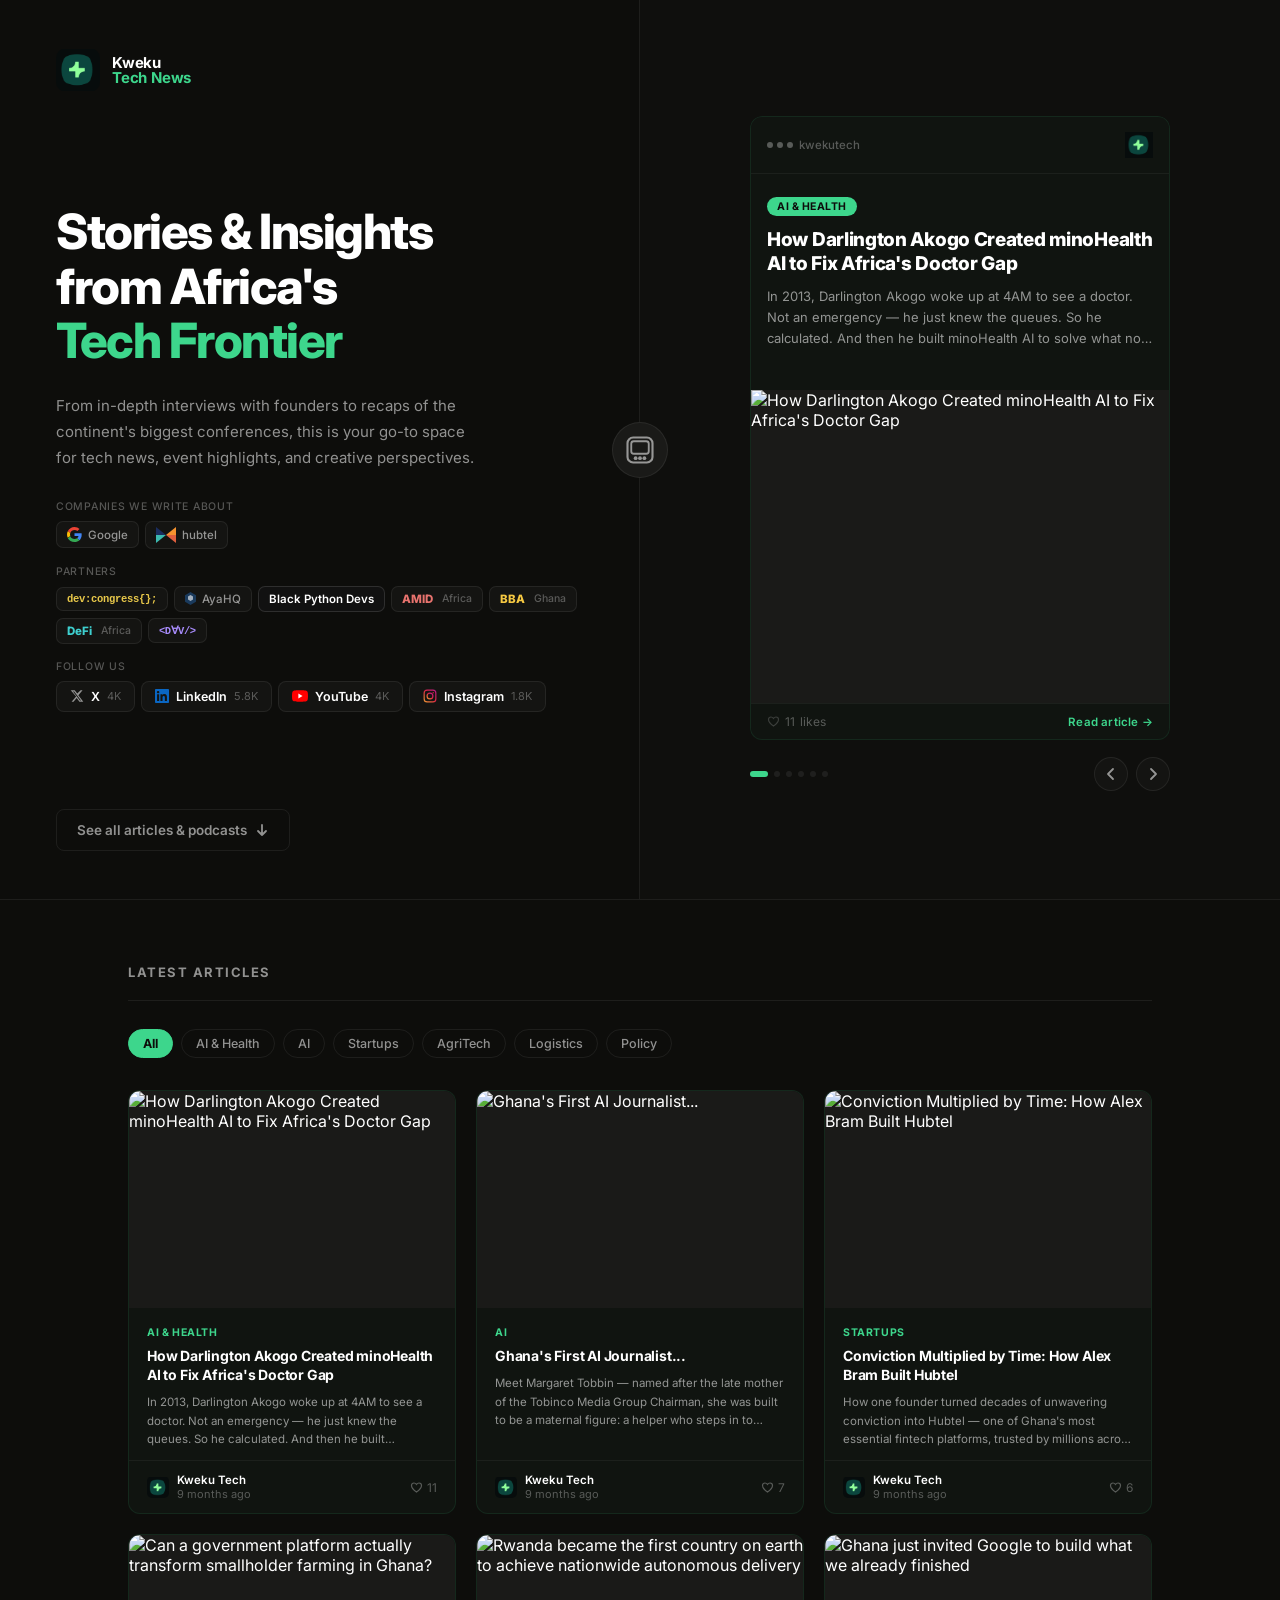
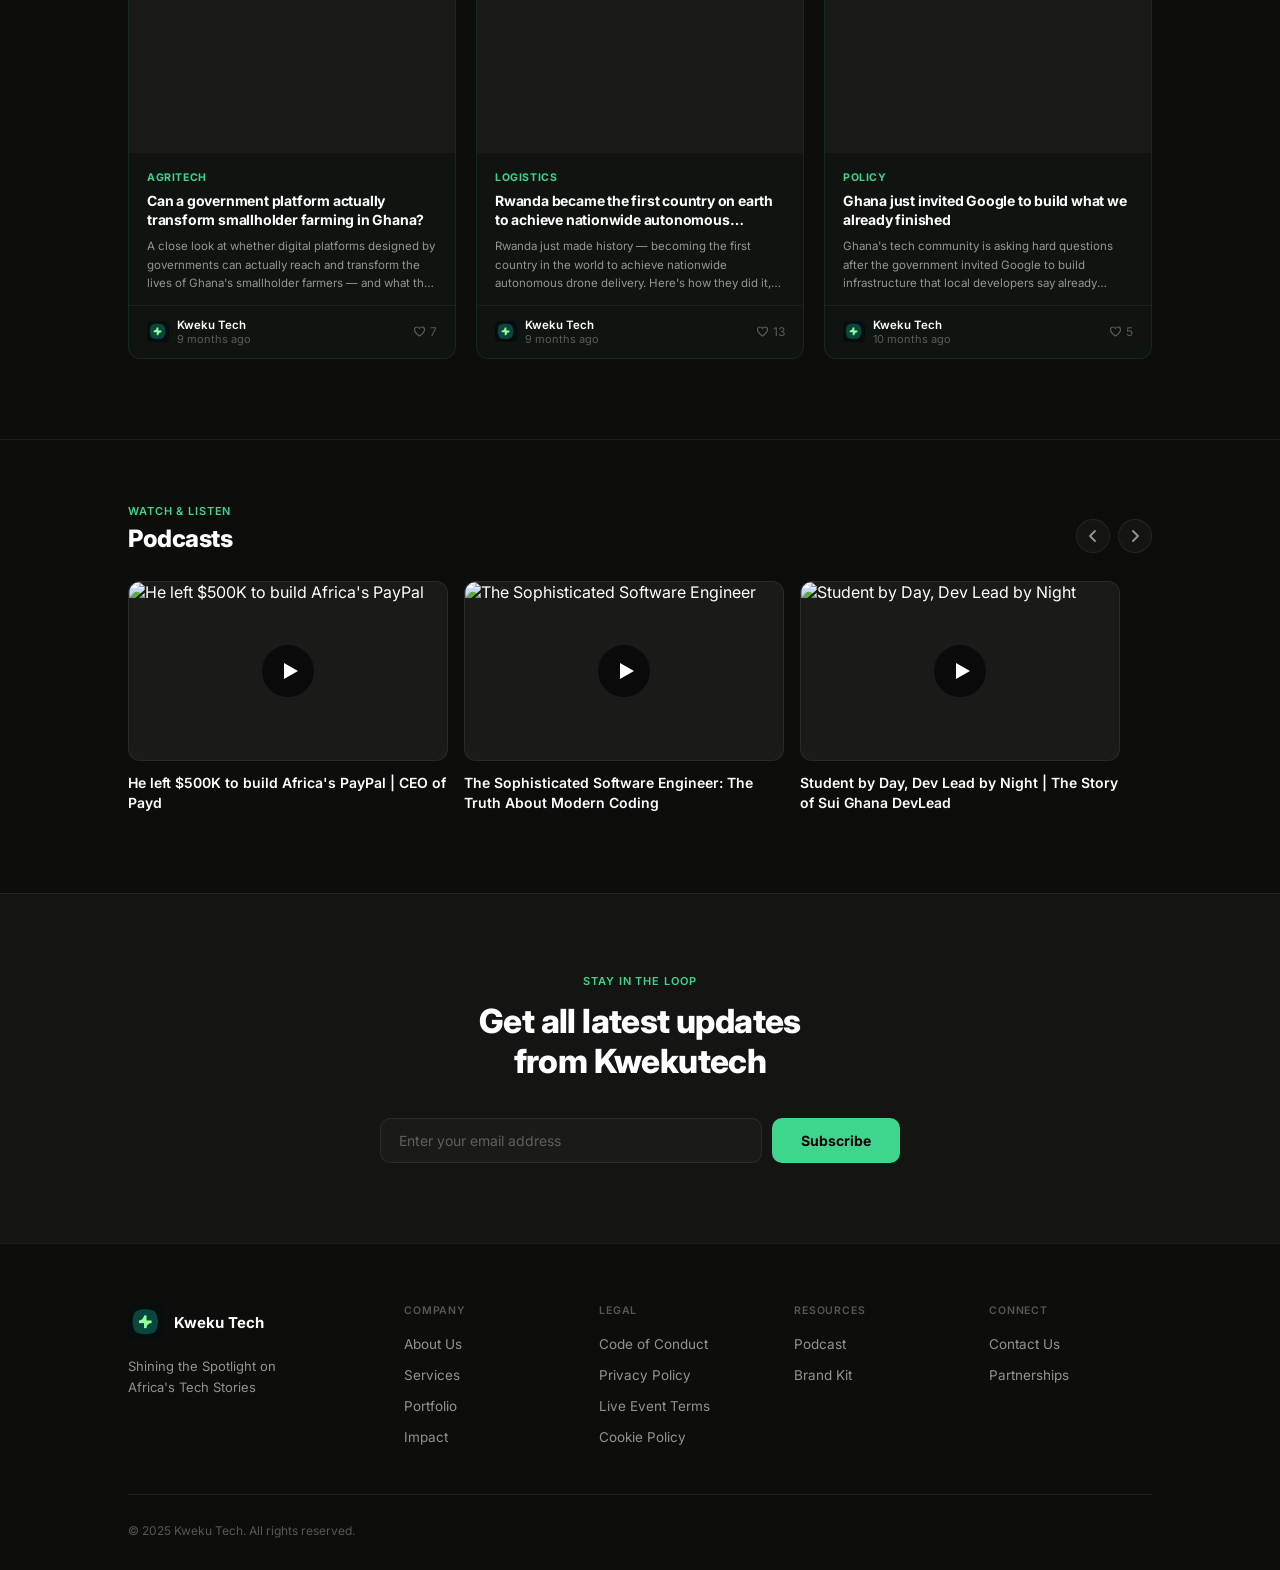
==== index.html @ feee71e6 "clean minimal 2.0 with toggle desktop only." ====
<!DOCTYPE html>
<html lang="en">
<head>
  <meta charset="UTF-8" />
  <meta name="viewport" content="width=device-width, initial-scale=1.0" />
  <meta name="referrer" content="no-referrer" />
  <title>Kweku Tech — Articles</title>
  <link rel="preconnect" href="https://fonts.googleapis.com" />
  <link rel="preconnect" href="https://fonts.gstatic.com" crossorigin />
  <link href="https://fonts.googleapis.com/css2?family=Inter:wght@400;500;600;700;800;900&display=swap" rel="stylesheet" />
  <link rel="stylesheet" href="styles.css" />
</head>
<body>

  <!-- ══════════════════ HERO ══════════════════ -->
  <section class="hero" id="hero">

    <!-- Left column -->
    <div class="hero-left">

      <!-- Logo wordmark -->
      <div class="wordmark">
        <div class="logo-icon" aria-hidden="true">
          <img src="kt-logo.png" alt="Kweku Tech" />
        </div>
        <div class="wordmark-text">
          <span class="wordmark-kweku">Kweku</span>
          <span class="wordmark-tech">Tech News</span>
        </div>
      </div>

      <!-- Hero copy -->
      <div class="hero-copy">
        <h1 class="hero-headline">
          Stories &amp; Insights<br>from Africa's<br>
          <span class="headline-green">Tech Frontier</span>
        </h1>
        <p class="hero-desc">
          From in-depth interviews with founders to recaps of the continent's biggest conferences,
          this is your go-to space for tech news, event highlights, and creative perspectives.
        </p>

        <!-- Social proof logos -->
        <div class="hero-logos">

          <!-- Group 1: companies with written stories -->
          <div class="hero-logos-group">
            <span class="hero-logos-label">Companies we write about</span>
            <div class="hero-logos-row">

              <!-- Google -->
              <div class="hero-logo-chip">
                <svg width="15" height="15" viewBox="0 0 48 48">
                  <path fill="#EA4335" d="M24 9.5c3.54 0 6.71 1.22 9.21 3.6l6.85-6.85C35.9 2.38 30.47 0 24 0 14.62 0 6.51 5.38 2.56 13.22l7.98 6.19C12.43 13.08 17.74 9.5 24 9.5z"/>
                  <path fill="#4285F4" d="M46.98 24.55c0-1.57-.15-3.09-.38-4.55H24v9.02h12.94c-.58 2.96-2.26 5.48-4.78 7.18l7.73 6c4.51-4.18 7.09-10.36 7.09-17.65z"/>
                  <path fill="#FBBC05" d="M10.53 28.59c-.48-1.45-.76-2.99-.76-4.59s.27-3.14.76-4.59l-7.98-6.19C.92 16.46 0 20.12 0 24c0 3.88.92 7.54 2.56 10.78l7.97-6.19z"/>
                  <path fill="#34A853" d="M24 48c6.48 0 11.93-2.13 15.89-5.81l-7.73-6c-2.18 1.48-4.97 2.31-8.16 2.31-6.26 0-11.57-3.59-13.46-8.91l-7.98 6.19C6.51 42.62 14.62 48 24 48z"/>
                </svg>
                <span>Google</span>
              </div>

              <!-- Hubtel -->
              <div class="hero-logo-chip">
                <svg width="20" height="16" viewBox="0 0 20 16" fill="none">
                  <polygon points="0,0 10,8 0,8"  fill="#1b2d5f"/>
                  <polygon points="0,8 10,8 0,16" fill="#3cb9b0"/>
                  <polygon points="20,0 10,8 20,8" fill="#f5922f"/>
                  <polygon points="20,8 10,8 20,16" fill="#e05f3e"/>
                </svg>
                <span>hubtel</span>
              </div>

            </div>
          </div>

          <!-- Group 2: community partners -->
          <div class="hero-logos-group">
            <span class="hero-logos-label">Partners</span>
            <div class="hero-logos-row">

              <div class="hero-logo-chip"><span class="chip-devcongress">dev:congress{};</span></div>

              <div class="hero-logo-chip">
                <svg width="11" height="13" viewBox="0 0 11 13" fill="none">
                  <path d="M5.5 0L11 3.25V9.75L5.5 13L0 9.75V3.25L5.5 0Z" fill="#1a3a5c"/>
                  <path d="M5.5 3L8 4.5V7.5L5.5 9L3 7.5V4.5L5.5 3Z" fill="#fff" opacity=".6"/>
                </svg>
                <span>AyaHQ</span>
              </div>

              <div class="hero-logo-chip chip-bpd"><span>Black Python Devs</span></div>

              <div class="hero-logo-chip"><span class="chip-amid">AMID</span><span class="chip-amid-sub">&nbsp;Africa</span></div>

              <div class="hero-logo-chip"><span class="chip-bba">BBA</span><span class="chip-sub">&nbsp;Ghana</span></div>

              <div class="hero-logo-chip"><span class="chip-defi">DeFi</span><span class="chip-sub">&nbsp;Africa</span></div>

              <div class="hero-logo-chip"><span class="chip-div">&lt;D∀V/&gt;</span></div>

            </div>
          </div>

          <!-- Follow Us -->
          <div class="hero-logos-group">
            <span class="hero-logos-label">Follow us</span>
            <div class="hero-logos-row">

              <a class="follow-chip" href="https://x.com/kwekutech" target="_blank" rel="noopener">
                <svg width="14" height="14" viewBox="0 0 24 24" fill="currentColor">
                  <path d="M18.244 2.25h3.308l-7.227 8.26 8.502 11.24H16.17l-4.714-6.231-5.401 6.231H2.74l7.73-8.835L1.254 2.25H8.08l4.259 5.632L18.244 2.25zm-1.161 17.52h1.833L7.084 4.126H5.117z"/>
                </svg>
                <span class="follow-name">X</span>
                <span class="follow-count">4K</span>
              </a>

              <a class="follow-chip" href="https://www.linkedin.com/company/kwekutech?originalSubdomain=gh" target="_blank" rel="noopener">
                <svg width="14" height="14" viewBox="0 0 24 24" fill="#0A66C2">
                  <path d="M20.447 20.452h-3.554v-5.569c0-1.328-.027-3.037-1.852-3.037-1.853 0-2.136 1.445-2.136 2.939v5.667H9.351V9h3.414v1.561h.046c.477-.9 1.637-1.85 3.37-1.85 3.601 0 4.267 2.37 4.267 5.455v6.286zM5.337 7.433c-1.144 0-2.063-.926-2.063-2.065 0-1.138.92-2.063 2.063-2.063 1.14 0 2.064.925 2.064 2.063 0 1.139-.925 2.065-2.064 2.065zm1.782 13.019H3.555V9h3.564v11.452zM22.225 0H1.771C.792 0 0 .774 0 1.729v20.542C0 23.227.792 24 1.771 24h20.451C23.2 24 24 23.227 24 22.271V1.729C24 .774 23.2 0 22.222 0h.003z"/>
                </svg>
                <span class="follow-name">LinkedIn</span>
                <span class="follow-count">5.8K</span>
              </a>

              <a class="follow-chip" href="https://www.youtube.com/@KwekuTech" target="_blank" rel="noopener">
                <svg width="16" height="12" viewBox="0 0 24 17" fill="none">
                  <path d="M23.495 2.8A3.016 3.016 0 0 0 21.38.67C19.505 0 12 0 12 0S4.495 0 2.62.67A3.016 3.016 0 0 0 .505 2.8C0 4.685 0 8.5 0 8.5s0 3.815.505 5.7A3.016 3.016 0 0 0 2.62 16.33C4.495 17 12 17 12 17s7.505 0 9.38-.67a3.016 3.016 0 0 0 2.115-2.13C24 12.315 24 8.5 24 8.5s0-3.815-.505-5.7z" fill="#FF0000"/>
                  <path d="M9.545 12.09L15.818 8.5 9.545 4.91v7.18z" fill="white"/>
                </svg>
                <span class="follow-name">YouTube</span>
                <span class="follow-count">4K</span>
              </a>

              <a class="follow-chip" href="https://www.instagram.com/kweku_tech/" target="_blank" rel="noopener">
                <svg width="14" height="14" viewBox="0 0 24 24" fill="none">
                  <defs>
                    <linearGradient id="ig-grad" x1="0%" y1="100%" x2="100%" y2="0%">
                      <stop offset="0%" stop-color="#f09433"/>
                      <stop offset="25%" stop-color="#e6683c"/>
                      <stop offset="50%" stop-color="#dc2743"/>
                      <stop offset="75%" stop-color="#cc2366"/>
                      <stop offset="100%" stop-color="#bc1888"/>
                    </linearGradient>
                  </defs>
                  <rect x="2" y="2" width="20" height="20" rx="5" stroke="url(#ig-grad)" stroke-width="2"/>
                  <circle cx="12" cy="12" r="5" stroke="url(#ig-grad)" stroke-width="2"/>
                  <circle cx="17.5" cy="6.5" r="1.2" fill="#dc2743"/>
                </svg>
                <span class="follow-name">Instagram</span>
                <span class="follow-count">1.8K</span>
              </a>

            </div>
          </div>

        </div>
      </div>

      <!-- CTA -->
      <button class="hero-cta" id="see-all-btn">
        <span class="cta-desktop">See all articles &amp; podcasts</span>
        <span class="cta-mobile">Read articles below</span>
        <svg width="14" height="14" viewBox="0 0 14 14" fill="none">
          <path d="M7 2L7 12M7 12L3 8M7 12L11 8" stroke="currentColor" stroke-width="1.8" stroke-linecap="round" stroke-linejoin="round"/>
        </svg>
      </button>

    </div>

    <!-- View toggle FAB — floats on the divider between columns -->
    <button class="carousel-toggle-fab" id="view-toggle" aria-label="Toggle carousel view">
      <!-- Monitor icon: shown in single-view mode (represents current carousel state) -->
      <svg class="icon-grid" width="30" height="30" viewBox="0 0 24 24" fill="none">
        <rect x="2" y="2" width="20" height="20" rx="4.5" stroke="currentColor" stroke-width="1.7"/>
        <rect x="5" y="5" width="14" height="10" rx="2" stroke="currentColor" stroke-width="1.5"/>
        <circle cx="8.5"  cy="18.5" r="1.5" fill="currentColor"/>
        <circle cx="12"   cy="18.5" r="1.5" fill="currentColor"/>
        <circle cx="15.5" cy="18.5" r="1.5" fill="currentColor"/>
      </svg>
      <!-- Grid icon: shown in multiview mode (represents current grid state) -->
      <svg class="icon-single" width="28" height="28" viewBox="0 0 22 22" fill="none">
        <rect x="1"    y="1"    width="8.5" height="8.5" rx="1.8" stroke="currentColor" stroke-width="1.5"/>
        <rect x="12.5" y="1"    width="8.5" height="8.5" rx="1.8" stroke="currentColor" stroke-width="1.5"/>
        <rect x="1"    y="12.5" width="8.5" height="8.5" rx="1.8" stroke="currentColor" stroke-width="1.5"/>
        <rect x="12.5" y="12.5" width="8.5" height="8.5" rx="1.8" stroke="currentColor" stroke-width="1.5"/>
      </svg>
    </button>

    <!-- Right column — carousel -->
    <div class="hero-right">

      <div class="carousel-wrap">
        <!-- Cards viewport -->
        <div class="carousel-viewport" id="carousel-viewport">
          <div class="carousel-track" id="carousel-track">
            <!-- Injected by JS -->
          </div>
        </div>

        <!-- Controls row -->
        <div class="carousel-controls">
          <div class="carousel-dots" id="carousel-dots"></div>
          <div class="carousel-arrows">
            <button class="arrow-btn" id="prev-btn" aria-label="Previous">
              <svg width="16" height="16" viewBox="0 0 16 16" fill="none">
                <path d="M10 3L5 8L10 13" stroke="currentColor" stroke-width="1.8" stroke-linecap="round" stroke-linejoin="round"/>
              </svg>
            </button>
            <button class="arrow-btn" id="next-btn" aria-label="Next">
              <svg width="16" height="16" viewBox="0 0 16 16" fill="none">
                <path d="M6 3L11 8L6 13" stroke="currentColor" stroke-width="1.8" stroke-linecap="round" stroke-linejoin="round"/>
              </svg>
            </button>
          </div>
        </div>
      </div>

    </div>
  </section>

  <!-- ══════════════════ MOBILE LOGOS (hidden on desktop) ══════════════════ -->
  <div class="mobile-logos-block">
    <div class="container">

      <div class="hero-logos-group">
        <span class="hero-logos-label">Companies we write about</span>
        <div class="hero-logos-row">
          <div class="hero-logo-chip">
            <svg width="15" height="15" viewBox="0 0 48 48">
              <path fill="#EA4335" d="M24 9.5c3.54 0 6.71 1.22 9.21 3.6l6.85-6.85C35.9 2.38 30.47 0 24 0 14.62 0 6.51 5.38 2.56 13.22l7.98 6.19C12.43 13.08 17.74 9.5 24 9.5z"/>
              <path fill="#4285F4" d="M46.98 24.55c0-1.57-.15-3.09-.38-4.55H24v9.02h12.94c-.58 2.96-2.26 5.48-4.78 7.18l7.73 6c4.51-4.18 7.09-10.36 7.09-17.65z"/>
              <path fill="#FBBC05" d="M10.53 28.59c-.48-1.45-.76-2.99-.76-4.59s.27-3.14.76-4.59l-7.98-6.19C.92 16.46 0 20.12 0 24c0 3.88.92 7.54 2.56 10.78l7.97-6.19z"/>
              <path fill="#34A853" d="M24 48c6.48 0 11.93-2.13 15.89-5.81l-7.73-6c-2.18 1.48-4.97 2.31-8.16 2.31-6.26 0-11.57-3.59-13.46-8.91l-7.98 6.19C6.51 42.62 14.62 48 24 48z"/>
            </svg>
            <span>Google</span>
          </div>
          <div class="hero-logo-chip">
            <svg width="20" height="16" viewBox="0 0 20 16" fill="none">
              <polygon points="0,0 10,8 0,8"  fill="#1b2d5f"/>
              <polygon points="0,8 10,8 0,16" fill="#3cb9b0"/>
              <polygon points="20,0 10,8 20,8" fill="#f5922f"/>
              <polygon points="20,8 10,8 20,16" fill="#e05f3e"/>
            </svg>
            <span>hubtel</span>
          </div>
        </div>
      </div>

      <div class="hero-logos-group">
        <span class="hero-logos-label">Partners</span>
        <div class="hero-logos-row">
          <div class="hero-logo-chip"><span class="chip-devcongress">dev:congress{};</span></div>
          <div class="hero-logo-chip">
            <svg width="11" height="13" viewBox="0 0 11 13" fill="none">
              <path d="M5.5 0L11 3.25V9.75L5.5 13L0 9.75V3.25L5.5 0Z" fill="#1a3a5c"/>
              <path d="M5.5 3L8 4.5V7.5L5.5 9L3 7.5V4.5L5.5 3Z" fill="#fff" opacity=".6"/>
            </svg>
            <span>AyaHQ</span>
          </div>
          <div class="hero-logo-chip chip-bpd"><span>Black Python Devs</span></div>
          <div class="hero-logo-chip"><span class="chip-amid">AMID</span><span class="chip-amid-sub">&nbsp;Africa</span></div>
          <div class="hero-logo-chip"><span class="chip-bba">BBA</span><span class="chip-sub">&nbsp;Ghana</span></div>
          <div class="hero-logo-chip"><span class="chip-defi">DeFi</span><span class="chip-sub">&nbsp;Africa</span></div>
          <div class="hero-logo-chip"><span class="chip-div">&lt;D∀V/&gt;</span></div>
        </div>
      </div>

      <div class="hero-logos-group">
        <span class="hero-logos-label">Follow us</span>
        <div class="hero-logos-row">

          <a class="follow-chip" href="https://x.com/kwekutech" target="_blank" rel="noopener">
            <svg width="14" height="14" viewBox="0 0 24 24" fill="currentColor">
              <path d="M18.244 2.25h3.308l-7.227 8.26 8.502 11.24H16.17l-4.714-6.231-5.401 6.231H2.74l7.73-8.835L1.254 2.25H8.08l4.259 5.632L18.244 2.25zm-1.161 17.52h1.833L7.084 4.126H5.117z"/>
            </svg>
            <span class="follow-name">X</span>
            <span class="follow-count">4K</span>
          </a>

          <a class="follow-chip" href="https://www.linkedin.com/company/kwekutech?originalSubdomain=gh" target="_blank" rel="noopener">
            <svg width="14" height="14" viewBox="0 0 24 24" fill="#0A66C2">
              <path d="M20.447 20.452h-3.554v-5.569c0-1.328-.027-3.037-1.852-3.037-1.853 0-2.136 1.445-2.136 2.939v5.667H9.351V9h3.414v1.561h.046c.477-.9 1.637-1.85 3.37-1.85 3.601 0 4.267 2.37 4.267 5.455v6.286zM5.337 7.433c-1.144 0-2.063-.926-2.063-2.065 0-1.138.92-2.063 2.063-2.063 1.14 0 2.064.925 2.064 2.063 0 1.139-.925 2.065-2.064 2.065zm1.782 13.019H3.555V9h3.564v11.452zM22.225 0H1.771C.792 0 0 .774 0 1.729v20.542C0 23.227.792 24 1.771 24h20.451C23.2 24 24 23.227 24 22.271V1.729C24 .774 23.2 0 22.222 0h.003z"/>
            </svg>
            <span class="follow-name">LinkedIn</span>
            <span class="follow-count">5.8K</span>
          </a>

          <a class="follow-chip" href="https://www.youtube.com/@KwekuTech" target="_blank" rel="noopener">
            <svg width="16" height="12" viewBox="0 0 24 17" fill="none">
              <path d="M23.495 2.8A3.016 3.016 0 0 0 21.38.67C19.505 0 12 0 12 0S4.495 0 2.62.67A3.016 3.016 0 0 0 .505 2.8C0 4.685 0 8.5 0 8.5s0 3.815.505 5.7A3.016 3.016 0 0 0 2.62 16.33C4.495 17 12 17 12 17s7.505 0 9.38-.67a3.016 3.016 0 0 0 2.115-2.13C24 12.315 24 8.5 24 8.5s0-3.815-.505-5.7z" fill="#FF0000"/>
              <path d="M9.545 12.09L15.818 8.5 9.545 4.91v7.18z" fill="white"/>
            </svg>
            <span class="follow-name">YouTube</span>
            <span class="follow-count">4K</span>
          </a>

          <a class="follow-chip" href="https://www.instagram.com/kweku_tech/" target="_blank" rel="noopener">
            <svg width="14" height="14" viewBox="0 0 24 24" fill="none">
              <defs>
                <linearGradient id="ig-grad-m" x1="0%" y1="100%" x2="100%" y2="0%">
                  <stop offset="0%" stop-color="#f09433"/>
                  <stop offset="50%" stop-color="#dc2743"/>
                  <stop offset="100%" stop-color="#bc1888"/>
                </linearGradient>
              </defs>
              <rect x="2" y="2" width="20" height="20" rx="5" stroke="url(#ig-grad-m)" stroke-width="2"/>
              <circle cx="12" cy="12" r="5" stroke="url(#ig-grad-m)" stroke-width="2"/>
              <circle cx="17.5" cy="6.5" r="1.2" fill="#dc2743"/>
            </svg>
            <span class="follow-name">Instagram</span>
            <span class="follow-count">1.8K</span>
          </a>

        </div>
      </div>

    </div>
  </div>

  <!-- ══════════════════ ARTICLE LIST ══════════════════ -->
  <section class="list-scene" id="list-scene">
    <div class="container">

      <div class="list-header">
        <h2 class="list-title">Latest Articles</h2>
      </div>

      <div class="tag-row" id="tag-row"></div>

      <div class="article-list" id="article-list"></div>

      <div id="load-more-wrap" class="load-more-wrap" style="display:none">
        <button id="load-more-btn" class="load-more-btn">Load more articles</button>
      </div>

    </div>
  </section>

  <!-- ══════════════════ PODCASTS ══════════════════ -->
  <section class="podcast-scene">
    <div class="container">

      <div class="podcast-header">
        <div>
          <p class="podcast-eyebrow">Watch &amp; Listen</p>
          <h2 class="podcast-title">Podcasts</h2>
        </div>
        <div class="podcast-arrows">
          <button class="arrow-btn" id="pod-prev-btn" aria-label="Previous episode">
            <svg width="16" height="16" viewBox="0 0 16 16" fill="none">
              <path d="M10 3L5 8L10 13" stroke="currentColor" stroke-width="1.8" stroke-linecap="round" stroke-linejoin="round"/>
            </svg>
          </button>
          <button class="arrow-btn" id="pod-next-btn" aria-label="Next episode">
            <svg width="16" height="16" viewBox="0 0 16 16" fill="none">
              <path d="M6 3L11 8L6 13" stroke="currentColor" stroke-width="1.8" stroke-linecap="round" stroke-linejoin="round"/>
            </svg>
          </button>
        </div>
      </div>

      <div class="podcast-viewport" id="podcast-viewport">
        <div class="podcast-track" id="podcast-track">

          <!-- Card 1 -->
          <a class="pod-card" href="https://www.youtube.com/watch?v=BiwSY-GYF4g" target="_blank" rel="noopener">
            <div class="pod-thumb">
              <img src="https://i.ytimg.com/vi/BiwSY-GYF4g/hqdefault.jpg" alt="He left $500K to build Africa's PayPal" referrerpolicy="no-referrer" crossorigin="anonymous" />
              <div class="pod-play">
                <svg width="52" height="52" viewBox="0 0 52 52" fill="none">
                  <circle cx="26" cy="26" r="26" fill="rgba(0,0,0,0.6)"/>
                  <path d="M22 18L36 26L22 34V18Z" fill="white"/>
                </svg>
              </div>
            </div>
            <p class="pod-title">He left $500K to build Africa's PayPal | CEO of Payd</p>
          </a>

          <!-- Card 2 -->
          <a class="pod-card" href="https://www.youtube.com/watch?v=EHxg91FymMQ" target="_blank" rel="noopener">
            <div class="pod-thumb">
              <img src="https://i.ytimg.com/vi/EHxg91FymMQ/hqdefault.jpg" alt="The Sophisticated Software Engineer" referrerpolicy="no-referrer" crossorigin="anonymous" />
              <div class="pod-play">
                <svg width="52" height="52" viewBox="0 0 52 52" fill="none">
                  <circle cx="26" cy="26" r="26" fill="rgba(0,0,0,0.6)"/>
                  <path d="M22 18L36 26L22 34V18Z" fill="white"/>
                </svg>
              </div>
            </div>
            <p class="pod-title">The Sophisticated Software Engineer: The Truth About Modern Coding</p>
          </a>

          <!-- Card 3 -->
          <a class="pod-card" href="https://www.youtube.com/watch?v=tgrbD2skW54" target="_blank" rel="noopener">
            <div class="pod-thumb">
              <img src="https://i.ytimg.com/vi/tgrbD2skW54/hqdefault.jpg" alt="Student by Day, Dev Lead by Night" referrerpolicy="no-referrer" crossorigin="anonymous" />
              <div class="pod-play">
                <svg width="52" height="52" viewBox="0 0 52 52" fill="none">
                  <circle cx="26" cy="26" r="26" fill="rgba(0,0,0,0.6)"/>
                  <path d="M22 18L36 26L22 34V18Z" fill="white"/>
                </svg>
              </div>
            </div>
            <p class="pod-title">Student by Day, Dev Lead by Night | The Story of Sui Ghana DevLead</p>
          </a>

        </div>
      </div>

    </div>
  </section>

  <!-- ══════════════════ NEWSLETTER ══════════════════ -->
  <section class="newsletter-scene">
    <div class="container">
      <div class="newsletter-inner">
        <p class="newsletter-eyebrow">Stay in the loop</p>
        <h2 class="newsletter-heading">Get all latest updates<br>from Kwekutech</h2>
        <form class="newsletter-form" id="newsletter-form" novalidate>
          <input
            type="email"
            class="newsletter-input"
            id="newsletter-input"
            placeholder="Enter your email address"
            autocomplete="email"
          />
          <button type="submit" class="newsletter-btn" id="newsletter-btn">
            <span class="newsletter-btn-text">Subscribe</span>
          </button>
        </form>
      </div>
    </div>
  </section>

  <!-- ══════════════════ FOOTER ══════════════════ -->
  <footer class="site-footer">
    <div class="container">

      <div class="footer-inner">

        <!-- Brand -->
        <div class="footer-brand">
          <div class="footer-logo-wrap">
            <img src="kt-logo.png" alt="Kweku Tech" class="footer-logo-img" />
            <span class="footer-logo-name">Kweku Tech</span>
          </div>
          <p class="footer-tagline">Shining the Spotlight on<br>Africa's Tech Stories</p>
        </div>

        <!-- Nav columns -->
        <nav class="footer-nav">

          <div class="footer-col">
            <h4 class="footer-col-title">Company</h4>
            <ul>
              <li><a href="#">About Us</a></li>
              <li><a href="#">Services</a></li>
              <li><a href="#">Portfolio</a></li>
              <li><a href="#">Impact</a></li>
            </ul>
          </div>

          <div class="footer-col">
            <h4 class="footer-col-title">Legal</h4>
            <ul>
              <li><a href="#">Code of Conduct</a></li>
              <li><a href="#">Privacy Policy</a></li>
              <li><a href="#">Live Event Terms</a></li>
              <li><a href="#">Cookie Policy</a></li>
            </ul>
          </div>

          <div class="footer-col">
            <h4 class="footer-col-title">Resources</h4>
            <ul>
              <li><a href="#">Podcast</a></li>
              <li><a href="#">Brand Kit</a></li>
            </ul>
          </div>

          <div class="footer-col">
            <h4 class="footer-col-title">Connect</h4>
            <ul>
              <li><a href="#">Contact Us</a></li>
              <li><a href="#">Partnerships</a></li>
            </ul>
          </div>

        </nav>
      </div>

      <div class="footer-bottom">
        <p>&copy; 2025 Kweku Tech. All rights reserved.</p>
      </div>

    </div>
  </footer>

  <!-- ══════════════════ ARTICLE DETAIL ══════════════════ -->
  <div id="article-view" class="article-view hidden">
    <div class="container art-container">
      <button class="art-back" id="back-btn">
        <svg width="14" height="14" viewBox="0 0 14 14" fill="none">
          <path d="M9 2L4 7L9 12" stroke="currentColor" stroke-width="1.8" stroke-linecap="round" stroke-linejoin="round"/>
        </svg>
        Back
      </button>
      <article id="art-content"></article>
    </div>
  </div>

  <!-- ══════════════════ STATES ══════════════════ -->
  <div id="loading-veil" class="loading-veil">
    <div class="spinner"></div>
  </div>

  <div id="error-veil" class="error-veil hidden">
    <p>Could not load articles. <button id="retry-btn">Retry</button></p>
  </div>

  <script src="app.js"></script>
</body>
</html>
---- styles.css ----
/* ── Reset ───────────────────────────────────────────── */
*, *::before, *::after { box-sizing: border-box; margin: 0; padding: 0; }
.hidden { display: none !important; }

:root {
  --bg:        #0D0D0B;
  --surface:   #141412;
  --surface-2: #1a1a18;
  --green:     #3dd68c;
  --green-dim: rgba(61,214,140,0.12);
  --border:    rgba(255,255,255,0.07);
  --text:      #ffffff;
  --text-sub:  rgba(255,255,255,0.55);
  --text-mute: rgba(255,255,255,0.30);
  --font: 'Inter', system-ui, -apple-system, sans-serif;
  --r: 12px;
}

html {
  scroll-behavior: smooth;
  overflow-x: hidden; /* prevent any child from blowing out the page width */
}

body {
  font-family: var(--font);
  background: var(--bg);
  color: var(--text);
  min-height: 100vh;
  overflow-x: hidden;
  width: 100%;
}

/* ── Hero layout ─────────────────────────────────────── */
.hero {
  display: grid;
  grid-template-columns: 1fr 1fr;
  min-height: 100dvh;
  border-bottom: 1px solid var(--border);
  position: relative;
}

/* ── Hero left ───────────────────────────────────────── */
.hero-left {
  display: flex;
  flex-direction: column;
  justify-content: space-between;
  padding: 48px 56px;
  border-right: 1px solid var(--border);
}

/* Logo wordmark */
.wordmark {
  display: flex;
  align-items: center;
  gap: 12px;
  text-decoration: none;
  color: var(--text);
}

.logo-icon {
  width: 44px;
  height: 44px;
  flex-shrink: 0;
  border-radius: 10px;
  overflow: hidden;
}

.logo-icon img { width: 100%; height: 100%; object-fit: contain; display: block; }

.wordmark-text {
  display: flex;
  flex-direction: column;
  line-height: 1;
}

.wordmark-kweku {
  font-size: 15px;
  font-weight: 700;
  letter-spacing: -0.2px;
}

.wordmark-tech {
  font-size: 15px;
  font-weight: 700;
  color: var(--green);
  letter-spacing: -0.2px;
}

/* Hero copy */
.hero-copy { flex: 1; display: flex; flex-direction: column; justify-content: center; padding: 48px 0 32px; }

.hero-headline {
  font-size: clamp(32px, 3.8vw, 52px);
  font-weight: 800;
  line-height: 1.12;
  letter-spacing: -1.5px;
  margin-bottom: 24px;
}

.headline-green { color: var(--green); }

.hero-desc {
  font-size: 15px;
  line-height: 1.75;
  color: var(--text-sub);
  max-width: 420px;
}

/* Social proof logos — two static groups */
.hero-logos {
  margin-top: 28px;
  display: flex;
  flex-direction: column;
  gap: 16px;
}

.hero-logos-group {
  display: flex;
  flex-direction: column;
  gap: 8px;
}

.hero-logos-label {
  font-size: 10.5px;
  font-weight: 500;
  letter-spacing: 0.07em;
  text-transform: uppercase;
  color: var(--text-mute);
}

.hero-logos-row {
  display: flex;
  align-items: center;
  flex-wrap: wrap;
  gap: 6px;
}

.hero-logo-chip {
  display: inline-flex;
  align-items: center;
  gap: 6px;
  padding: 5px 10px;
  background: var(--surface);
  border: 1px solid var(--border);
  border-radius: 7px;
  font-size: 11.5px;
  font-weight: 500;
  color: var(--text-sub);
  white-space: nowrap;
}

/* Per-brand chip accents */
.chip-devcongress {
  font-family: 'Courier New', monospace;
  font-weight: 700;
  font-size: 10.5px;
  color: #e8c84a;
  letter-spacing: -0.3px;
}

.chip-amid     { font-weight: 800; color: #e8736e; }
.chip-amid-sub { color: var(--text-mute); font-size: 10.5px; }

.chip-bba      { font-weight: 800; color: #f5c842; }
.chip-sub      { color: var(--text-mute); font-size: 10.5px; }

.chip-bpd {
  background: #111;
  border-color: rgba(255,255,255,0.12);
  color: #fff;
  font-weight: 600;
}

.chip-defi {
  font-weight: 800;
  color: #3ecfcf;
}

.chip-div {
  font-family: 'Courier New', monospace;
  font-weight: 700;
  font-size: 10.5px;
  color: #a78bfa;
  letter-spacing: -0.5px;
}

/* Follow Us chips */
.follow-chip {
  display: inline-flex;
  align-items: center;
  gap: 7px;
  padding: 7px 13px;
  background: var(--surface);
  border: 1px solid var(--border);
  border-radius: 8px;
  font-size: 12.5px;
  font-weight: 500;
  color: var(--text-sub);
  white-space: nowrap;
  text-decoration: none;
  transition: border-color 0.2s, color 0.2s;
}

.follow-chip:hover {
  border-color: var(--green);
  color: var(--text);
}

.follow-name { font-weight: 600; color: var(--text); }

.follow-count {
  font-size: 11px;
  color: var(--text-mute);
  font-weight: 400;
}

/* CTA text toggles */
.cta-mobile { display: none; }
.cta-desktop { display: inline; }

/* CTA */
.hero-cta {
  display: inline-flex;
  align-items: center;
  gap: 8px;
  padding: 12px 20px;
  background: transparent;
  border: 1px solid var(--border);
  border-radius: 8px;
  font-size: 13.5px;
  font-weight: 600;
  color: var(--text-sub);
  cursor: pointer;
  font-family: var(--font);
  transition: all 0.2s;
  align-self: flex-start;
}

.hero-cta:hover {
  border-color: var(--green);
  color: var(--green);
}

/* ── View toggle FAB ─────────────────────────────────── */
@keyframes btn-swivel {
  0%   { transform: translate(-50%, -50%) rotate(0deg)   scale(1);    }
  50%  { transform: translate(-50%, -50%) rotate(180deg) scale(0.82); }
  100% { transform: translate(-50%, -50%) rotate(360deg) scale(1);    }
}

@keyframes card-enter {
  from { opacity: 0; transform: translateY(10px) scale(0.93); }
  to   { opacity: 1; transform: translateY(0)    scale(1);    }
}

.carousel-toggle-fab {
  position: absolute;
  left: 50%;
  top: 50%;
  transform: translate(-50%, -50%);
  width: 56px;
  height: 56px;
  border-radius: 50%;
  background: var(--surface-2);
  border: 1px solid var(--border);
  color: var(--text-sub);
  cursor: pointer;
  display: grid;
  place-items: center;
  transition: background 0.2s, border-color 0.2s, color 0.2s;
  z-index: 10;
}

.carousel-toggle-fab:hover {
  background: #1e1e1c;
  border-color: var(--green);
  color: var(--green);
}

.carousel-toggle-fab.spinning {
  animation: btn-swivel 0.42s cubic-bezier(0.34, 1.56, 0.64, 1) both;
}

.carousel-toggle-fab .icon-single { display: none; }
.carousel-toggle-fab .icon-grid   { display: block; }

.hero.multiview .carousel-toggle-fab .icon-grid   { display: none; }
.hero.multiview .carousel-toggle-fab .icon-single { display: block; }

/* ── Hero right ──────────────────────────────────────── */
.hero-right {
  display: flex;
  align-items: center;
  justify-content: center;
  padding: 48px 48px 40px;
  background: #0f0f0d;
}

/* ── Carousel ────────────────────────────────────────── */
.carousel-wrap {
  width: 100%;
  max-width: 420px;
  display: flex;
  flex-direction: column;
  gap: 16px;
  overflow: hidden;
}

.carousel-viewport {
  width: 100%;
  overflow: hidden;
  border-radius: var(--r);
  transition: opacity 0.18s ease;
}

.carousel-viewport.fading { opacity: 0; }

.carousel-track {
  display: flex;
  transition: transform 0.5s cubic-bezier(0.25, 0.1, 0.25, 1);
  will-change: transform;
}

/* ── Article card (carousel) ─────────────────────────── */
.kcard {
  flex: 0 0 auto;
  min-width: 0;
  background: #101410;
  border-radius: var(--r);
  overflow: hidden;
  cursor: pointer;
  display: flex;
  flex-direction: column;
  text-decoration: none;
  color: inherit;
  border: 1px solid rgba(61,214,140,0.1);
  transition: border-color 0.2s;
}

.kcard:hover { border-color: rgba(61,214,140,0.3); }

/* Card top bar */
.kcard-header {
  display: flex;
  align-items: center;
  justify-content: space-between;
  padding: 14px 16px;
  border-bottom: 1px solid rgba(255,255,255,0.05);
}

.kcard-handle {
  display: flex;
  align-items: center;
  gap: 6px;
  font-size: 11.5px;
  color: var(--text-mute);
  font-weight: 500;
}

.kcard-dots {
  display: flex;
  gap: 4px;
}

.kcard-dot {
  width: 6px;
  height: 6px;
  border-radius: 50%;
  background: var(--text-mute);
}

.kcard-logo-sm {
  width: 28px;
  height: 28px;
  flex-shrink: 0;
}

.kcard-logo-sm svg { width: 100%; height: 100%; }

/* Card body */
.kcard-body {
  padding: 20px 16px 16px;
  flex: 1;
}

.kcard-category {
  display: inline-block;
  font-size: 10.5px;
  font-weight: 700;
  letter-spacing: 0.5px;
  text-transform: uppercase;
  color: #0D0D0B;
  background: var(--green);
  padding: 3px 10px;
  border-radius: 30px;
  margin-bottom: 12px;
}

.kcard-title {
  font-size: 19px;
  font-weight: 800;
  line-height: 1.25;
  letter-spacing: -0.3px;
  color: var(--text);
  margin-bottom: 10px;
  display: -webkit-box;
  -webkit-line-clamp: 3;
  -webkit-box-orient: vertical;
  overflow: hidden;
}

.kcard-excerpt {
  font-size: 13px;
  line-height: 1.65;
  color: var(--text-sub);
  display: -webkit-box;
  -webkit-line-clamp: 3;
  -webkit-box-orient: vertical;
  overflow: hidden;
}

/* Card image — at top of card so faces are immediately visible */
.kcard-img-wrap {
  width: 100%;
  aspect-ratio: 4/3;
  overflow: hidden;
  background: #1a1a18;
  flex-shrink: 0;
}

.kcard-img-wrap img {
  width: 100%;
  height: auto;
  object-fit: cover;
  object-position: top center;
  display: block;
  transition: transform 0.4s ease;
}

.kcard:hover .kcard-img-wrap img { transform: scale(1.03); }

.kcard-no-img {
  width: 100%;
  height: 100%;
  background: linear-gradient(135deg, #101410 0%, #1a2018 100%);
  display: grid;
  place-items: center;
}

/* Card footer */
.kcard-footer {
  display: flex;
  align-items: center;
  justify-content: space-between;
  padding: 10px 16px;
  border-top: 1px solid rgba(255,255,255,0.05);
}

.kcard-likes {
  display: flex;
  align-items: center;
  gap: 5px;
  font-size: 12px;
  color: var(--text-mute);
}

.kcard-likes svg { opacity: 0.6; }

.kcard-readmore {
  font-size: 11.5px;
  font-weight: 600;
  color: var(--green);
  letter-spacing: 0.2px;
}

/* Author row — hidden in single view, revealed in multiview */
.kcard-author-row {
  display: none;
  align-items: center;
  gap: 8px;
  flex: 1;
  min-width: 0;
}

.kcard-avatar-sm {
  width: 22px;
  height: 22px;
  border-radius: 5px;
  overflow: hidden;
  flex-shrink: 0;
}

.kcard-avatar-sm img {
  width: 100%;
  height: 100%;
  object-fit: contain;
  display: block;
}

.kcard-author-name {
  display: block;
  font-size: 11px;
  font-weight: 600;
  color: var(--text);
  line-height: 1.3;
}

.kcard-author-date {
  display: block;
  font-size: 10px;
  color: var(--text-mute);
}

/* ── Carousel controls ───────────────────────────────── */
.carousel-controls {
  display: flex;
  align-items: center;
  justify-content: space-between;
}

.carousel-dots {
  display: flex;
  gap: 6px;
  align-items: center;
}

.cdot {
  width: 6px;
  height: 6px;
  border-radius: 50%;
  background: var(--border);
  transition: all 0.25s;
  cursor: pointer;
  border: none;
  padding: 0;
}

.cdot:hover { background: var(--text-sub); }

.cdot.active {
  width: 18px;
  border-radius: 3px;
  background: var(--green);
}

.carousel-arrows {
  display: flex;
  gap: 8px;
}

.arrow-btn {
  width: 34px;
  height: 34px;
  border-radius: 50%;
  background: var(--surface);
  border: 1px solid var(--border);
  color: var(--text-sub);
  cursor: pointer;
  display: grid;
  place-items: center;
  transition: all 0.2s;
  font-family: var(--font);
}

.arrow-btn:hover {
  background: var(--surface-2);
  border-color: var(--green);
  color: var(--green);
}

/* ── Multiview mode ──────────────────────────────────── */
.hero.multiview .carousel-wrap {
  max-width: none;
  padding-left: 20px; /* gap between FAB and grid left edge */
}

.hero.multiview .carousel-viewport {
  overflow: visible;
}

.hero.multiview .carousel-track {
  display: grid !important;
  grid-template-columns: 1fr 1fr;
  gap: 20px;
  transform: none !important;
  transition: none !important;
  width: auto;
}

.hero.multiview .kcard {
  width: auto !important;
  flex-basis: auto !important;
}

/* Only show first 4 cards in 2×2 grid */
.hero.multiview .kcard:nth-child(n+5) {
  display: none;
}

/* Staggered entrance animation for each card */
.hero.multiview .kcard:nth-child(1) { animation: card-enter 0.3s 0.04s both ease-out; }
.hero.multiview .kcard:nth-child(2) { animation: card-enter 0.3s 0.11s both ease-out; }
.hero.multiview .kcard:nth-child(3) { animation: card-enter 0.3s 0.18s both ease-out; }
.hero.multiview .kcard:nth-child(4) { animation: card-enter 0.3s 0.25s both ease-out; }

/* Compact card layout in multiview */
.hero.multiview .kcard-header    { display: none; }
.hero.multiview .kcard-excerpt   { display: none; }
.hero.multiview .kcard-title     { font-size: 13px; -webkit-line-clamp: 3; }
.hero.multiview .kcard-body      { padding: 14px 14px 10px; }
.hero.multiview .kcard-footer    { padding: 10px 14px; }
.hero.multiview .kcard-author-row { display: flex; }
.hero.multiview .kcard-readmore  { display: none; }
.hero.multiview .kcard-likes-text { display: none; }

/* Fixed image height keeps 2×2 grid the same total height as the single-view card */
.hero.multiview .kcard-img-wrap {
  aspect-ratio: unset;
  height: 130px;
  flex-shrink: 0;
}

.hero.multiview .carousel-dots {
  visibility: hidden;
  pointer-events: none;
}

/* ── Article list section ────────────────────────────── */
/* Mobile logos block — hidden on desktop, shown on mobile above articles */
.mobile-logos-block {
  display: none;
}

.list-scene {
  padding: 64px 0 80px;
}

.container {
  max-width: 1120px;
  margin: 0 auto;
  padding: 0 48px;
}

.list-header {
  display: flex;
  align-items: center;
  justify-content: space-between;
  margin-bottom: 28px;
  padding-bottom: 20px;
  border-bottom: 1px solid var(--border);
}

.list-title {
  font-size: 13px;
  font-weight: 700;
  letter-spacing: 1.5px;
  text-transform: uppercase;
  color: var(--text-sub);
}

/* Tag filters */
.tag-row {
  display: flex;
  flex-wrap: wrap;
  gap: 8px;
  margin-bottom: 32px;
}

.tag-chip {
  padding: 6px 14px;
  border-radius: 30px;
  border: 1px solid var(--border);
  background: transparent;
  font-size: 12.5px;
  font-weight: 500;
  color: var(--text-sub);
  cursor: pointer;
  font-family: var(--font);
  transition: all 0.18s;
}

.tag-chip:hover { border-color: var(--green); color: var(--green); }
.tag-chip.active { background: var(--green); border-color: var(--green); color: #0D0D0B; font-weight: 700; }

/* ── Article card grid ───────────────────────────────── */
.article-list {
  display: grid;
  grid-template-columns: repeat(3, 1fr);
  gap: 20px;
}

.art-card {
  background: #101410;
  border: 1px solid rgba(61,214,140,0.1);
  border-radius: var(--r);
  overflow: hidden;
  display: flex;
  flex-direction: column;
  text-decoration: none;
  color: inherit;
  transition: border-color 0.2s, transform 0.2s;
}

.art-card:hover {
  border-color: rgba(61,214,140,0.3);
  transform: translateY(-3px);
}

/* Card image */
.art-card-img {
  width: 100%;
  aspect-ratio: 3/2;
  overflow: hidden;
  background: var(--surface-2);
  flex-shrink: 0;
}

.art-card-img img {
  width: 100%;
  height: 100%;
  object-fit: cover;
  object-position: top center;
  display: block;
  transition: transform 0.4s ease;
}

.art-card:hover .art-card-img img { transform: scale(1.03); }

.art-card-no-img {
  width: 100%;
  height: 100%;
  background: linear-gradient(135deg, #101410 0%, #1a2018 100%);
}

/* Card body */
.art-card-body {
  padding: 18px 18px 12px;
  flex: 1;
  display: flex;
  flex-direction: column;
  gap: 8px;
}

.art-card-cat {
  font-size: 10.5px;
  font-weight: 700;
  letter-spacing: 0.6px;
  text-transform: uppercase;
  color: var(--green);
}

.art-card-title {
  font-size: 14px;
  font-weight: 700;
  line-height: 1.35;
  letter-spacing: -0.2px;
  color: var(--text);
  display: -webkit-box;
  -webkit-line-clamp: 2;
  -webkit-box-orient: vertical;
  overflow: hidden;
}

.art-card-excerpt {
  font-size: 11.5px;
  line-height: 1.6;
  color: var(--text-sub);
  display: -webkit-box;
  -webkit-line-clamp: 3;
  -webkit-box-orient: vertical;
  overflow: hidden;
}

/* Card footer */
.art-card-footer {
  display: flex;
  align-items: center;
  justify-content: space-between;
  padding: 12px 18px;
  border-top: 1px solid rgba(255,255,255,0.05);
  margin-top: auto;
}

.art-card-author {
  display: flex;
  align-items: center;
  gap: 8px;
}

.art-card-avatar {
  width: 22px;
  height: 22px;
  border-radius: 5px;
  overflow: hidden;
  flex-shrink: 0;
}

.art-card-avatar img {
  width: 100%;
  height: 100%;
  object-fit: contain;
  display: block;
}

.art-card-name {
  display: block;
  font-size: 11.5px;
  font-weight: 600;
  color: var(--text);
}

.art-card-date {
  display: block;
  font-size: 11px;
  color: var(--text-mute);
}

.art-card-likes {
  display: flex;
  align-items: center;
  gap: 4px;
  font-size: 12px;
  color: var(--text-mute);
}

/* Load more */
.load-more-wrap { text-align: center; margin-top: 40px; }

.load-more-btn {
  padding: 11px 28px;
  background: transparent;
  border: 1px solid var(--border);
  border-radius: 8px;
  font-size: 13.5px;
  font-weight: 600;
  color: var(--text-sub);
  cursor: pointer;
  font-family: var(--font);
  transition: all 0.2s;
}

.load-more-btn:hover { border-color: var(--green); color: var(--green); }

/* ── Podcasts ─────────────────────────────────────────── */
.podcast-scene {
  padding: 64px 0 80px;
  border-top: 1px solid var(--border);
}

.podcast-header {
  display: flex;
  align-items: flex-end;
  justify-content: space-between;
  margin-bottom: 28px;
}

.podcast-eyebrow {
  font-size: 11px;
  font-weight: 600;
  letter-spacing: 0.08em;
  text-transform: uppercase;
  color: var(--green);
  margin-bottom: 6px;
}

.podcast-title {
  font-size: 24px;
  font-weight: 800;
  letter-spacing: -0.5px;
}

.podcast-arrows {
  display: flex;
  gap: 8px;
}

.podcast-viewport {
  overflow-x: scroll;
  scroll-behavior: smooth;
  /* hide scrollbar across all browsers */
  scrollbar-width: none;
  -ms-overflow-style: none;
}

.podcast-viewport::-webkit-scrollbar { display: none; }

.podcast-track {
  display: flex;
  gap: 16px;
  /* width must be explicit so card % calc has a reference */
  width: max-content;
}

.pod-card {
  flex: 0 0 320px;
  width: 320px;
  display: flex;
  flex-direction: column;
  gap: 12px;
  text-decoration: none;
  color: inherit;
  cursor: pointer;
}

.pod-thumb {
  position: relative;
  width: 100%;
  aspect-ratio: 16 / 9;
  border-radius: var(--r);
  overflow: hidden;
  background: var(--surface-2);
  border: 1px solid var(--border);
}

.pod-thumb img {
  width: 100%;
  height: 100%;
  object-fit: cover;
  display: block;
  transition: transform 0.3s ease;
}

.pod-card:hover .pod-thumb img { transform: scale(1.04); }

.pod-play {
  position: absolute;
  inset: 0;
  display: flex;
  align-items: center;
  justify-content: center;
  transition: opacity 0.2s;
}

.pod-card:hover .pod-play { opacity: 0.85; }

.pod-title {
  font-size: 14px;
  font-weight: 600;
  line-height: 1.45;
  color: var(--text);
}

/* ── Newsletter ──────────────────────────────────────── */
.newsletter-scene {
  padding: 80px 0;
  border-top: 1px solid var(--border);
  background: var(--surface);
}

.newsletter-inner {
  max-width: 520px;
  margin: 0 auto;
  text-align: center;
}

.newsletter-eyebrow {
  font-size: 11px;
  font-weight: 600;
  letter-spacing: 0.08em;
  text-transform: uppercase;
  color: var(--green);
  margin-bottom: 14px;
}

.newsletter-heading {
  font-size: clamp(22px, 2.6vw, 34px);
  font-weight: 800;
  letter-spacing: -0.6px;
  line-height: 1.2;
  margin-bottom: 36px;
}

.newsletter-form {
  display: flex;
  gap: 10px;
}

.newsletter-input {
  flex: 1;
  padding: 13px 18px;
  background: var(--surface-2);
  border: 1px solid var(--border);
  border-radius: 10px;
  font-size: 14px;
  color: var(--text);
  font-family: var(--font);
  outline: none;
  transition: background 0.3s ease, color 0.3s ease, border-color 0.2s, box-shadow 0.25s ease;
}

.newsletter-input::placeholder { color: var(--text-mute); transition: color 0.3s; }

.newsletter-input:hover {
  border-color: rgba(61,214,140,0.45);
  box-shadow: 0 0 0 3px rgba(61,214,140,0.15);
}

.newsletter-input:focus {
  background: #ffffff;
  color: #111111;
  border-color: var(--green);
  box-shadow: 0 0 0 4px rgba(61,214,140,0.22);
}

.newsletter-input:focus::placeholder { color: #aaa; }

.newsletter-btn {
  padding: 13px 26px;
  background: var(--green);
  color: #000;
  border: none;
  border-radius: 10px;
  font-size: 14px;
  font-weight: 700;
  font-family: var(--font);
  cursor: pointer;
  white-space: nowrap;
  min-width: 128px;
  transition: padding 0.45s cubic-bezier(0.34, 1.56, 0.64, 1),
              min-width 0.45s cubic-bezier(0.34, 1.56, 0.64, 1),
              background 0.2s;
}

.newsletter-btn:hover:not(:disabled) { background: #52e8a0; }

.newsletter-btn.subscribed {
  padding: 13px 38px;
  min-width: 160px;
  background: var(--green);
  cursor: default;
}

.newsletter-btn-text { transition: none; }

/* ── Footer ──────────────────────────────────────────── */
.site-footer {
  padding: 60px 0 32px;
  border-top: 1px solid var(--border);
}

.footer-inner {
  display: grid;
  grid-template-columns: 220px 1fr;
  gap: 56px;
  padding-bottom: 48px;
  border-bottom: 1px solid var(--border);
  margin-bottom: 28px;
}

.footer-logo-wrap {
  display: flex;
  align-items: center;
  gap: 10px;
  margin-bottom: 16px;
}

.footer-logo-img {
  width: 36px;
  height: 36px;
  border-radius: 8px;
  object-fit: contain;
}

.footer-logo-name {
  font-size: 15px;
  font-weight: 700;
  color: var(--text);
}

.footer-tagline {
  font-size: 13px;
  line-height: 1.65;
  color: var(--text-sub);
}

.footer-nav {
  display: grid;
  grid-template-columns: repeat(4, 1fr);
  gap: 32px;
}

.footer-col-title {
  font-size: 10.5px;
  font-weight: 600;
  letter-spacing: 0.08em;
  text-transform: uppercase;
  color: var(--text-mute);
  margin-bottom: 16px;
}

.footer-col ul {
  list-style: none;
  display: flex;
  flex-direction: column;
  gap: 11px;
}

.footer-col a {
  font-size: 13.5px;
  color: var(--text-sub);
  text-decoration: none;
  transition: color 0.15s;
}

.footer-col a:hover { color: var(--green); }

.footer-bottom {
  font-size: 12px;
  color: var(--text-mute);
}

/* ── Loading / Error ─────────────────────────────────── */
.loading-veil {
  position: fixed;
  inset: 0;
  background: var(--bg);
  display: flex;
  align-items: center;
  justify-content: center;
  z-index: 99;
  transition: opacity 0.3s;
}

.loading-veil.done { opacity: 0; pointer-events: none; }

.spinner {
  width: 28px;
  height: 28px;
  border: 2px solid rgba(61,214,140,0.15);
  border-top-color: var(--green);
  border-radius: 50%;
  animation: spin 0.65s linear infinite;
}

@keyframes spin { to { transform: rotate(360deg); } }

.error-veil {
  position: fixed;
  inset: 0;
  background: var(--bg);
  display: flex;
  align-items: center;
  justify-content: center;
  font-size: 14px;
  color: var(--text-sub);
  z-index: 99;
}

.error-veil button {
  background: none;
  border: none;
  color: var(--green);
  cursor: pointer;
  text-decoration: underline;
  font-size: 14px;
  font-family: var(--font);
}

/* ══════════════════════════════════════════════════════
   RESPONSIVE — mobile-first overrides
   Breakpoints: 900px (tablet), 600px (mobile)
   ══════════════════════════════════════════════════════ */

/* ── Tablet: ≤ 900px ─────────────────────────────────── */
@media (max-width: 900px) {

  /* Hide multiview toggle — single-column layout, no divider to float on */
  .carousel-toggle-fab { display: none; }

  /* Hero: collapse to single column, both halves capped to full width */
  .hero {
    grid-template-columns: 1fr;
    min-height: auto;
    width: 100%;
    max-width: 100vw;
  }

  .hero-left {
    border-right: none;
    border-bottom: 1px solid var(--border);
    padding: 36px 40px;
    justify-content: flex-start;
    gap: 32px;
    width: 100%;
    max-width: 100vw;
    box-sizing: border-box;
  }

  .hero-right {
    padding: 36px 40px 40px;
    background: var(--bg);
    width: 100%;
    max-width: 100vw;
    box-sizing: border-box;
  }

  .hero-copy { padding: 0; }

  /* Carousel fully contained */
  .carousel-wrap { max-width: 100%; width: 100%; }
  .carousel-viewport { max-width: 100%; overflow: hidden; }
  /* kcard width is set in JS via sizeCarouselCards() */

  .container { padding: 0 40px; }

  .list-scene { padding: 52px 0 72px; }

  .article-list { grid-template-columns: repeat(2, 1fr); }

  /* Podcasts: smaller cards so 2 are visible on tablet */
  .pod-card { flex: 0 0 260px; width: 260px; }
}

/* ── Mobile: ≤ 600px ─────────────────────────────────── */
@media (max-width: 600px) {

  /* Hero left */
  .hero-left {
    padding: 24px 20px 20px;
    gap: 16px;
    width: 100%;
    max-width: 100vw;
    box-sizing: border-box;
  }

  .hero-right {
    padding: 20px 20px 28px;
    width: 100%;
    max-width: 100vw;
    box-sizing: border-box;
  }

  .hero-headline {
    font-size: 30px;
    letter-spacing: -1px;
    margin-bottom: 16px;
  }

  .hero-desc {
    font-size: 14px;
    line-height: 1.65;
  }

  /* Hide description and logos on mobile (shown separately below hero) */
  .hero-desc { display: none; }
  .hero-logos { display: none; }

  /* Mobile logos block — shown above article list */
  .mobile-logos-block {
    display: block;
    padding: 28px 0 0;
    border-top: 1px solid var(--border);
  }

  .mobile-logos-block .container {
    display: flex;
    flex-direction: column;
    gap: 18px;
  }

  .mobile-logos-block .hero-logos-row {
    flex-wrap: wrap;
    gap: 6px;
  }

  .mobile-logos-block .hero-logo-chip {
    max-width: 100%;
    box-sizing: border-box;
  }

  /* CTA becomes a slim green text line */
  .hero-cta {
    background: none;
    border: none;
    color: var(--green);
    padding: 0;
    font-size: 13px;
    font-weight: 600;
    width: auto;
    align-self: flex-start;
  }
  .hero-cta:hover { color: var(--green); opacity: 0.8; }

  .cta-desktop { display: none; }
  .cta-mobile  { display: inline; }

  /* Container */
  .container { padding: 0 20px; }

  /* Article list section */
  .list-scene { padding: 36px 0 56px; }

  .article-list { grid-template-columns: 1fr; }

  .list-header { margin-bottom: 20px; padding-bottom: 16px; }

  /* Podcasts — mobile */
  .podcast-scene { padding: 36px 0 56px; }

  /* Break viewport out of container padding so cards bleed edge-to-edge */
  .podcast-viewport {
    margin: 0 -20px;
    padding: 0 20px;
    scroll-snap-type: x mandatory;
    -webkit-overflow-scrolling: touch;
  }

  /* Each card: ~85 vw so the next card peeks in from the right */
  .pod-card {
    flex: 0 0 82vw;
    width: 82vw;
    scroll-snap-align: start;
  }

  /* Last card: add right padding so it doesn't sit flush against edge */
  .pod-card:last-child { margin-right: 20px; }

  /* Hide arrows on mobile — swipe is the gesture */
  .podcast-arrows { display: none; }

  .pod-title { font-size: 13px; }

  .tag-row { margin-bottom: 20px; gap: 6px; }

  .tag-chip { padding: 5px 12px; font-size: 12px; }

  /* Carousel card text — slightly smaller */
  .kcard-title {
    font-size: 8px;
    -webkit-line-clamp: 2;
    margin-bottom: 8px;
  }

  .kcard-excerpt {
    font-size: 7px;
    -webkit-line-clamp: 2;
  }

  .kcard-body { padding: 16px 14px 12px; }

  .kcard-header { padding: 11px 14px; }

  .kcard-footer { padding: 9px 14px; }

  /* Constrain carousel and card to screen width */
  .carousel-viewport {
    max-width: 100vw;
  }

  /* Constrain tall portrait images to a fixed crop */
  .kcard-img-wrap {
    aspect-ratio: unset;
    height: 220px;
    overflow: hidden;
  }

  .kcard-img-wrap img {
    width: 100%;
    height: 100%;
    object-fit: cover;
    object-position: top center;
    margin: 0;
  }

  /* Load more */
  .load-more-btn { width: 100%; }

  /* Newsletter */
  .newsletter-scene { padding: 56px 0; }
  .newsletter-form { flex-direction: column; }
  .newsletter-btn { width: 100%; min-width: unset; }
  .newsletter-btn.subscribed { padding: 13px 26px; }

  /* Footer */
  .footer-inner {
    grid-template-columns: 1fr;
    gap: 36px;
  }

  .footer-nav {
    grid-template-columns: repeat(2, 1fr);
    gap: 28px 20px;
  }
}

/* ── Small mobile: ≤ 380px ───────────────────────────── */
@media (max-width: 380px) {
  .hero-headline { font-size: 26px; }
  .wordmark-kweku, .wordmark-tech { font-size: 13px; }
  .logo-icon { width: 36px; height: 36px; }
}
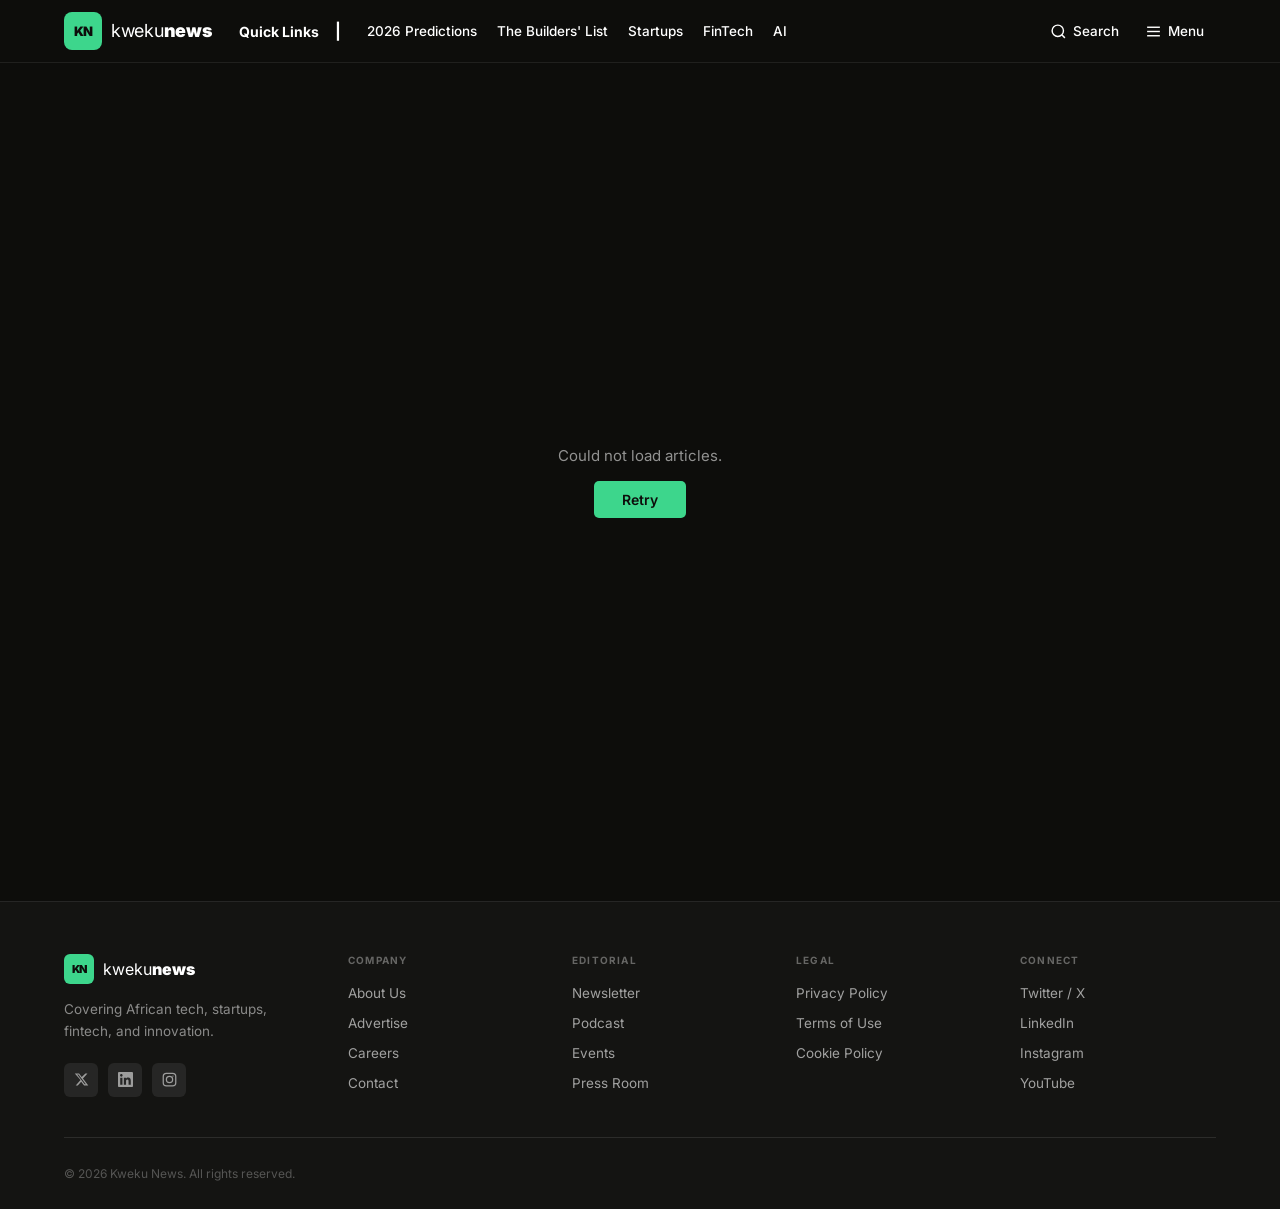
==== commit 7b579c6b: "draft-2-TC, KT theme, desktop" ====
--- a/index.html
+++ b/index.html
@@ -3,8 +3,7 @@
 <head>
   <meta charset="UTF-8" />
   <meta name="viewport" content="width=device-width, initial-scale=1.0" />
-  <meta name="referrer" content="no-referrer" />
-  <title>Kweku Tech — Articles</title>
+  <title>Kweku News — African Tech Coverage</title>
   <link rel="preconnect" href="https://fonts.googleapis.com" />
   <link rel="preconnect" href="https://fonts.gstatic.com" crossorigin />
   <link href="https://fonts.googleapis.com/css2?family=Inter:wght@400;500;600;700;800;900&display=swap" rel="stylesheet" />
@@ -12,511 +11,198 @@
 </head>
 <body>
 
-  <!-- ══════════════════ HERO ══════════════════ -->
-  <section class="hero" id="hero">
-
-    <!-- Left column -->
-    <div class="hero-left">
-
-      <!-- Logo wordmark -->
-      <div class="wordmark">
-        <div class="logo-icon" aria-hidden="true">
-          <img src="kt-logo.png" alt="Kweku Tech" />
-        </div>
-        <div class="wordmark-text">
-          <span class="wordmark-kweku">Kweku</span>
-          <span class="wordmark-tech">Tech News</span>
-        </div>
-      </div>
-
-      <!-- Hero copy -->
-      <div class="hero-copy">
-        <h1 class="hero-headline">
-          Stories &amp; Insights<br>from Africa's<br>
-          <span class="headline-green">Tech Frontier</span>
-        </h1>
-        <p class="hero-desc">
-          From in-depth interviews with founders to recaps of the continent's biggest conferences,
-          this is your go-to space for tech news, event highlights, and creative perspectives.
-        </p>
-
-        <!-- Social proof logos -->
-        <div class="hero-logos">
-
-          <!-- Group 1: companies with written stories -->
-          <div class="hero-logos-group">
-            <span class="hero-logos-label">Companies we write about</span>
-            <div class="hero-logos-row">
-
-              <!-- Google -->
-              <div class="hero-logo-chip">
-                <svg width="15" height="15" viewBox="0 0 48 48">
-                  <path fill="#EA4335" d="M24 9.5c3.54 0 6.71 1.22 9.21 3.6l6.85-6.85C35.9 2.38 30.47 0 24 0 14.62 0 6.51 5.38 2.56 13.22l7.98 6.19C12.43 13.08 17.74 9.5 24 9.5z"/>
-                  <path fill="#4285F4" d="M46.98 24.55c0-1.57-.15-3.09-.38-4.55H24v9.02h12.94c-.58 2.96-2.26 5.48-4.78 7.18l7.73 6c4.51-4.18 7.09-10.36 7.09-17.65z"/>
-                  <path fill="#FBBC05" d="M10.53 28.59c-.48-1.45-.76-2.99-.76-4.59s.27-3.14.76-4.59l-7.98-6.19C.92 16.46 0 20.12 0 24c0 3.88.92 7.54 2.56 10.78l7.97-6.19z"/>
-                  <path fill="#34A853" d="M24 48c6.48 0 11.93-2.13 15.89-5.81l-7.73-6c-2.18 1.48-4.97 2.31-8.16 2.31-6.26 0-11.57-3.59-13.46-8.91l-7.98 6.19C6.51 42.62 14.62 48 24 48z"/>
-                </svg>
-                <span>Google</span>
+  <!-- ══ HEADER ══════════════════════════════════════════ -->
+  <header class="site-header">
+    <div class="header-inner">
+
+      <a class="site-logo" href="#">
+        <div class="logo-badge" aria-hidden="true">KN</div>
+        <span class="logo-wordmark">kweku<strong>news</strong></span>
+      </a>
+
+      <nav class="header-nav" aria-label="Primary">
+        <button class="nav-quicklinks">Quick Links</button>
+        <span class="nav-pipe" aria-hidden="true">|</span>
+        <a class="nav-link" href="#">2026 Predictions</a>
+        <a class="nav-link" href="#">The Builders' List</a>
+        <a class="nav-link" href="#">Startups</a>
+        <a class="nav-link" href="#">FinTech</a>
+        <a class="nav-link" href="#">AI</a>
+      </nav>
+
+      <div class="header-actions">
+        <button class="header-btn" aria-label="Search">
+          <svg width="17" height="17" fill="none" viewBox="0 0 24 24" stroke="currentColor" stroke-width="2"><circle cx="11" cy="11" r="8"/><path d="m21 21-4.35-4.35"/></svg>
+          <span>Search</span>
+        </button>
+        <button class="header-btn" aria-label="Open menu">
+          <svg width="17" height="17" fill="none" viewBox="0 0 24 24" stroke="currentColor" stroke-width="2"><line x1="3" y1="6" x2="21" y2="6"/><line x1="3" y1="12" x2="21" y2="12"/><line x1="3" y1="18" x2="21" y2="18"/></svg>
+          <span>Menu</span>
+        </button>
+      </div>
+
+    </div>
+  </header>
+
+  <!-- ══ LOADING ══════════════════════════════════════════ -->
+  <div id="page-loading" class="page-loading">
+    <div class="dot-wave"><div></div><div></div><div></div></div>
+  </div>
+
+  <!-- ══ ERROR ═════════════════════════════════════════════ -->
+  <div id="page-error" class="page-error hidden">
+    <p>Could not load articles.</p>
+    <button id="retry-btn">Retry</button>
+  </div>
+
+  <!-- ══ MAIN CONTENT (populated by JS) ════════════════════ -->
+  <main id="site-main" class="hidden">
+
+    <!-- Hero: 1 large featured + 3 stacked side -->
+    <section class="hero-section">
+      <div class="container">
+        <div class="hero-grid">
+          <div id="hero-featured" class="hero-featured-col"></div>
+          <div id="hero-side" class="hero-side-col"></div>
+        </div>
+      </div>
+    </section>
+
+    <!-- 3-col article grid + Newsletter sidebar -->
+    <section class="secondary-section">
+      <div class="container">
+        <div class="secondary-layout">
+
+          <div id="secondary-grid" class="secondary-articles"></div>
+
+          <aside class="newsletter-sidebar">
+            <h3 class="nl-heading">Get the best African tech newsletters in your inbox</h3>
+            <form class="nl-form" id="nl-form" novalidate>
+              <input type="text"  class="nl-input"  placeholder="Enter your first name"  autocomplete="given-name" />
+              <input type="email" class="nl-input"  placeholder="Email address"           autocomplete="email" />
+              <select class="nl-select">
+                <option value="">Select your country</option>
+                <option>Ghana</option><option>Nigeria</option><option>Kenya</option>
+                <option>South Africa</option><option>Other</option>
+              </select>
+              <select class="nl-select">
+                <option value="">Select your gender</option>
+                <option>Male</option><option>Female</option><option>Prefer not to say</option>
+              </select>
+              <div class="nl-checks">
+                <label class="nl-check"><input type="checkbox" checked /> <span>KT Daily</span></label>
+                <label class="nl-check"><input type="checkbox" checked /> <span>Next Wave</span></label>
+                <label class="nl-check"><input type="checkbox" checked /> <span>Entering Tech</span></label>
               </div>
-
-              <!-- Hubtel -->
-              <div class="hero-logo-chip">
-                <svg width="20" height="16" viewBox="0 0 20 16" fill="none">
-                  <polygon points="0,0 10,8 0,8"  fill="#1b2d5f"/>
-                  <polygon points="0,8 10,8 0,16" fill="#3cb9b0"/>
-                  <polygon points="20,0 10,8 20,8" fill="#f5922f"/>
-                  <polygon points="20,8 10,8 20,16" fill="#e05f3e"/>
-                </svg>
-                <span>hubtel</span>
-              </div>
-
-            </div>
-          </div>
-
-          <!-- Group 2: community partners -->
-          <div class="hero-logos-group">
-            <span class="hero-logos-label">Partners</span>
-            <div class="hero-logos-row">
-
-              <div class="hero-logo-chip"><span class="chip-devcongress">dev:congress{};</span></div>
-
-              <div class="hero-logo-chip">
-                <svg width="11" height="13" viewBox="0 0 11 13" fill="none">
-                  <path d="M5.5 0L11 3.25V9.75L5.5 13L0 9.75V3.25L5.5 0Z" fill="#1a3a5c"/>
-                  <path d="M5.5 3L8 4.5V7.5L5.5 9L3 7.5V4.5L5.5 3Z" fill="#fff" opacity=".6"/>
-                </svg>
-                <span>AyaHQ</span>
-              </div>
-
-              <div class="hero-logo-chip chip-bpd"><span>Black Python Devs</span></div>
-
-              <div class="hero-logo-chip"><span class="chip-amid">AMID</span><span class="chip-amid-sub">&nbsp;Africa</span></div>
-
-              <div class="hero-logo-chip"><span class="chip-bba">BBA</span><span class="chip-sub">&nbsp;Ghana</span></div>
-
-              <div class="hero-logo-chip"><span class="chip-defi">DeFi</span><span class="chip-sub">&nbsp;Africa</span></div>
-
-              <div class="hero-logo-chip"><span class="chip-div">&lt;D∀V/&gt;</span></div>
-
-            </div>
-          </div>
-
-          <!-- Follow Us -->
-          <div class="hero-logos-group">
-            <span class="hero-logos-label">Follow us</span>
-            <div class="hero-logos-row">
-
-              <a class="follow-chip" href="https://x.com/kwekutech" target="_blank" rel="noopener">
-                <svg width="14" height="14" viewBox="0 0 24 24" fill="currentColor">
-                  <path d="M18.244 2.25h3.308l-7.227 8.26 8.502 11.24H16.17l-4.714-6.231-5.401 6.231H2.74l7.73-8.835L1.254 2.25H8.08l4.259 5.632L18.244 2.25zm-1.161 17.52h1.833L7.084 4.126H5.117z"/>
-                </svg>
-                <span class="follow-name">X</span>
-                <span class="follow-count">4K</span>
-              </a>
-
-              <a class="follow-chip" href="https://www.linkedin.com/company/kwekutech?originalSubdomain=gh" target="_blank" rel="noopener">
-                <svg width="14" height="14" viewBox="0 0 24 24" fill="#0A66C2">
-                  <path d="M20.447 20.452h-3.554v-5.569c0-1.328-.027-3.037-1.852-3.037-1.853 0-2.136 1.445-2.136 2.939v5.667H9.351V9h3.414v1.561h.046c.477-.9 1.637-1.85 3.37-1.85 3.601 0 4.267 2.37 4.267 5.455v6.286zM5.337 7.433c-1.144 0-2.063-.926-2.063-2.065 0-1.138.92-2.063 2.063-2.063 1.14 0 2.064.925 2.064 2.063 0 1.139-.925 2.065-2.064 2.065zm1.782 13.019H3.555V9h3.564v11.452zM22.225 0H1.771C.792 0 0 .774 0 1.729v20.542C0 23.227.792 24 1.771 24h20.451C23.2 24 24 23.227 24 22.271V1.729C24 .774 23.2 0 22.222 0h.003z"/>
-                </svg>
-                <span class="follow-name">LinkedIn</span>
-                <span class="follow-count">5.8K</span>
-              </a>
-
-              <a class="follow-chip" href="https://www.youtube.com/@KwekuTech" target="_blank" rel="noopener">
-                <svg width="16" height="12" viewBox="0 0 24 17" fill="none">
-                  <path d="M23.495 2.8A3.016 3.016 0 0 0 21.38.67C19.505 0 12 0 12 0S4.495 0 2.62.67A3.016 3.016 0 0 0 .505 2.8C0 4.685 0 8.5 0 8.5s0 3.815.505 5.7A3.016 3.016 0 0 0 2.62 16.33C4.495 17 12 17 12 17s7.505 0 9.38-.67a3.016 3.016 0 0 0 2.115-2.13C24 12.315 24 8.5 24 8.5s0-3.815-.505-5.7z" fill="#FF0000"/>
-                  <path d="M9.545 12.09L15.818 8.5 9.545 4.91v7.18z" fill="white"/>
-                </svg>
-                <span class="follow-name">YouTube</span>
-                <span class="follow-count">4K</span>
-              </a>
-
-              <a class="follow-chip" href="https://www.instagram.com/kweku_tech/" target="_blank" rel="noopener">
-                <svg width="14" height="14" viewBox="0 0 24 24" fill="none">
-                  <defs>
-                    <linearGradient id="ig-grad" x1="0%" y1="100%" x2="100%" y2="0%">
-                      <stop offset="0%" stop-color="#f09433"/>
-                      <stop offset="25%" stop-color="#e6683c"/>
-                      <stop offset="50%" stop-color="#dc2743"/>
-                      <stop offset="75%" stop-color="#cc2366"/>
-                      <stop offset="100%" stop-color="#bc1888"/>
-                    </linearGradient>
-                  </defs>
-                  <rect x="2" y="2" width="20" height="20" rx="5" stroke="url(#ig-grad)" stroke-width="2"/>
-                  <circle cx="12" cy="12" r="5" stroke="url(#ig-grad)" stroke-width="2"/>
-                  <circle cx="17.5" cy="6.5" r="1.2" fill="#dc2743"/>
-                </svg>
-                <span class="follow-name">Instagram</span>
-                <span class="follow-count">1.8K</span>
-              </a>
-
-            </div>
-          </div>
-
-        </div>
-      </div>
-
-      <!-- CTA -->
-      <button class="hero-cta" id="see-all-btn">
-        <span class="cta-desktop">See all articles &amp; podcasts</span>
-        <span class="cta-mobile">Read articles below</span>
-        <svg width="14" height="14" viewBox="0 0 14 14" fill="none">
-          <path d="M7 2L7 12M7 12L3 8M7 12L11 8" stroke="currentColor" stroke-width="1.8" stroke-linecap="round" stroke-linejoin="round"/>
-        </svg>
-      </button>
-
-    </div>
-
-    <!-- View toggle FAB — floats on the divider between columns -->
-    <button class="carousel-toggle-fab" id="view-toggle" aria-label="Toggle carousel view">
-      <!-- Monitor icon: shown in single-view mode (represents current carousel state) -->
-      <svg class="icon-grid" width="30" height="30" viewBox="0 0 24 24" fill="none">
-        <rect x="2" y="2" width="20" height="20" rx="4.5" stroke="currentColor" stroke-width="1.7"/>
-        <rect x="5" y="5" width="14" height="10" rx="2" stroke="currentColor" stroke-width="1.5"/>
-        <circle cx="8.5"  cy="18.5" r="1.5" fill="currentColor"/>
-        <circle cx="12"   cy="18.5" r="1.5" fill="currentColor"/>
-        <circle cx="15.5" cy="18.5" r="1.5" fill="currentColor"/>
-      </svg>
-      <!-- Grid icon: shown in multiview mode (represents current grid state) -->
-      <svg class="icon-single" width="28" height="28" viewBox="0 0 22 22" fill="none">
-        <rect x="1"    y="1"    width="8.5" height="8.5" rx="1.8" stroke="currentColor" stroke-width="1.5"/>
-        <rect x="12.5" y="1"    width="8.5" height="8.5" rx="1.8" stroke="currentColor" stroke-width="1.5"/>
-        <rect x="1"    y="12.5" width="8.5" height="8.5" rx="1.8" stroke="currentColor" stroke-width="1.5"/>
-        <rect x="12.5" y="12.5" width="8.5" height="8.5" rx="1.8" stroke="currentColor" stroke-width="1.5"/>
-      </svg>
-    </button>
-
-    <!-- Right column — carousel -->
-    <div class="hero-right">
-
-      <div class="carousel-wrap">
-        <!-- Cards viewport -->
-        <div class="carousel-viewport" id="carousel-viewport">
-          <div class="carousel-track" id="carousel-track">
-            <!-- Injected by JS -->
-          </div>
-        </div>
-
-        <!-- Controls row -->
-        <div class="carousel-controls">
-          <div class="carousel-dots" id="carousel-dots"></div>
-          <div class="carousel-arrows">
-            <button class="arrow-btn" id="prev-btn" aria-label="Previous">
-              <svg width="16" height="16" viewBox="0 0 16 16" fill="none">
-                <path d="M10 3L5 8L10 13" stroke="currentColor" stroke-width="1.8" stroke-linecap="round" stroke-linejoin="round"/>
-              </svg>
-            </button>
-            <button class="arrow-btn" id="next-btn" aria-label="Next">
-              <svg width="16" height="16" viewBox="0 0 16 16" fill="none">
-                <path d="M6 3L11 8L6 13" stroke="currentColor" stroke-width="1.8" stroke-linecap="round" stroke-linejoin="round"/>
-              </svg>
-            </button>
-          </div>
-        </div>
-      </div>
-
-    </div>
-  </section>
-
-  <!-- ══════════════════ MOBILE LOGOS (hidden on desktop) ══════════════════ -->
-  <div class="mobile-logos-block">
-    <div class="container">
-
-      <div class="hero-logos-group">
-        <span class="hero-logos-label">Companies we write about</span>
-        <div class="hero-logos-row">
-          <div class="hero-logo-chip">
-            <svg width="15" height="15" viewBox="0 0 48 48">
-              <path fill="#EA4335" d="M24 9.5c3.54 0 6.71 1.22 9.21 3.6l6.85-6.85C35.9 2.38 30.47 0 24 0 14.62 0 6.51 5.38 2.56 13.22l7.98 6.19C12.43 13.08 17.74 9.5 24 9.5z"/>
-              <path fill="#4285F4" d="M46.98 24.55c0-1.57-.15-3.09-.38-4.55H24v9.02h12.94c-.58 2.96-2.26 5.48-4.78 7.18l7.73 6c4.51-4.18 7.09-10.36 7.09-17.65z"/>
-              <path fill="#FBBC05" d="M10.53 28.59c-.48-1.45-.76-2.99-.76-4.59s.27-3.14.76-4.59l-7.98-6.19C.92 16.46 0 20.12 0 24c0 3.88.92 7.54 2.56 10.78l7.97-6.19z"/>
-              <path fill="#34A853" d="M24 48c6.48 0 11.93-2.13 15.89-5.81l-7.73-6c-2.18 1.48-4.97 2.31-8.16 2.31-6.26 0-11.57-3.59-13.46-8.91l-7.98 6.19C6.51 42.62 14.62 48 24 48z"/>
-            </svg>
-            <span>Google</span>
-          </div>
-          <div class="hero-logo-chip">
-            <svg width="20" height="16" viewBox="0 0 20 16" fill="none">
-              <polygon points="0,0 10,8 0,8"  fill="#1b2d5f"/>
-              <polygon points="0,8 10,8 0,16" fill="#3cb9b0"/>
-              <polygon points="20,0 10,8 20,8" fill="#f5922f"/>
-              <polygon points="20,8 10,8 20,16" fill="#e05f3e"/>
-            </svg>
-            <span>hubtel</span>
-          </div>
-        </div>
-      </div>
-
-      <div class="hero-logos-group">
-        <span class="hero-logos-label">Partners</span>
-        <div class="hero-logos-row">
-          <div class="hero-logo-chip"><span class="chip-devcongress">dev:congress{};</span></div>
-          <div class="hero-logo-chip">
-            <svg width="11" height="13" viewBox="0 0 11 13" fill="none">
-              <path d="M5.5 0L11 3.25V9.75L5.5 13L0 9.75V3.25L5.5 0Z" fill="#1a3a5c"/>
-              <path d="M5.5 3L8 4.5V7.5L5.5 9L3 7.5V4.5L5.5 3Z" fill="#fff" opacity=".6"/>
-            </svg>
-            <span>AyaHQ</span>
-          </div>
-          <div class="hero-logo-chip chip-bpd"><span>Black Python Devs</span></div>
-          <div class="hero-logo-chip"><span class="chip-amid">AMID</span><span class="chip-amid-sub">&nbsp;Africa</span></div>
-          <div class="hero-logo-chip"><span class="chip-bba">BBA</span><span class="chip-sub">&nbsp;Ghana</span></div>
-          <div class="hero-logo-chip"><span class="chip-defi">DeFi</span><span class="chip-sub">&nbsp;Africa</span></div>
-          <div class="hero-logo-chip"><span class="chip-div">&lt;D∀V/&gt;</span></div>
-        </div>
-      </div>
-
-      <div class="hero-logos-group">
-        <span class="hero-logos-label">Follow us</span>
-        <div class="hero-logos-row">
-
-          <a class="follow-chip" href="https://x.com/kwekutech" target="_blank" rel="noopener">
-            <svg width="14" height="14" viewBox="0 0 24 24" fill="currentColor">
-              <path d="M18.244 2.25h3.308l-7.227 8.26 8.502 11.24H16.17l-4.714-6.231-5.401 6.231H2.74l7.73-8.835L1.254 2.25H8.08l4.259 5.632L18.244 2.25zm-1.161 17.52h1.833L7.084 4.126H5.117z"/>
-            </svg>
-            <span class="follow-name">X</span>
-            <span class="follow-count">4K</span>
-          </a>
-
-          <a class="follow-chip" href="https://www.linkedin.com/company/kwekutech?originalSubdomain=gh" target="_blank" rel="noopener">
-            <svg width="14" height="14" viewBox="0 0 24 24" fill="#0A66C2">
-              <path d="M20.447 20.452h-3.554v-5.569c0-1.328-.027-3.037-1.852-3.037-1.853 0-2.136 1.445-2.136 2.939v5.667H9.351V9h3.414v1.561h.046c.477-.9 1.637-1.85 3.37-1.85 3.601 0 4.267 2.37 4.267 5.455v6.286zM5.337 7.433c-1.144 0-2.063-.926-2.063-2.065 0-1.138.92-2.063 2.063-2.063 1.14 0 2.064.925 2.064 2.063 0 1.139-.925 2.065-2.064 2.065zm1.782 13.019H3.555V9h3.564v11.452zM22.225 0H1.771C.792 0 0 .774 0 1.729v20.542C0 23.227.792 24 1.771 24h20.451C23.2 24 24 23.227 24 22.271V1.729C24 .774 23.2 0 22.222 0h.003z"/>
-            </svg>
-            <span class="follow-name">LinkedIn</span>
-            <span class="follow-count">5.8K</span>
-          </a>
-
-          <a class="follow-chip" href="https://www.youtube.com/@KwekuTech" target="_blank" rel="noopener">
-            <svg width="16" height="12" viewBox="0 0 24 17" fill="none">
-              <path d="M23.495 2.8A3.016 3.016 0 0 0 21.38.67C19.505 0 12 0 12 0S4.495 0 2.62.67A3.016 3.016 0 0 0 .505 2.8C0 4.685 0 8.5 0 8.5s0 3.815.505 5.7A3.016 3.016 0 0 0 2.62 16.33C4.495 17 12 17 12 17s7.505 0 9.38-.67a3.016 3.016 0 0 0 2.115-2.13C24 12.315 24 8.5 24 8.5s0-3.815-.505-5.7z" fill="#FF0000"/>
-              <path d="M9.545 12.09L15.818 8.5 9.545 4.91v7.18z" fill="white"/>
-            </svg>
-            <span class="follow-name">YouTube</span>
-            <span class="follow-count">4K</span>
-          </a>
-
-          <a class="follow-chip" href="https://www.instagram.com/kweku_tech/" target="_blank" rel="noopener">
-            <svg width="14" height="14" viewBox="0 0 24 24" fill="none">
-              <defs>
-                <linearGradient id="ig-grad-m" x1="0%" y1="100%" x2="100%" y2="0%">
-                  <stop offset="0%" stop-color="#f09433"/>
-                  <stop offset="50%" stop-color="#dc2743"/>
-                  <stop offset="100%" stop-color="#bc1888"/>
-                </linearGradient>
-              </defs>
-              <rect x="2" y="2" width="20" height="20" rx="5" stroke="url(#ig-grad-m)" stroke-width="2"/>
-              <circle cx="12" cy="12" r="5" stroke="url(#ig-grad-m)" stroke-width="2"/>
-              <circle cx="17.5" cy="6.5" r="1.2" fill="#dc2743"/>
-            </svg>
-            <span class="follow-name">Instagram</span>
-            <span class="follow-count">1.8K</span>
-          </a>
-
-        </div>
-      </div>
-
-    </div>
-  </div>
-
-  <!-- ══════════════════ ARTICLE LIST ══════════════════ -->
-  <section class="list-scene" id="list-scene">
-    <div class="container">
-
-      <div class="list-header">
-        <h2 class="list-title">Latest Articles</h2>
-      </div>
-
-      <div class="tag-row" id="tag-row"></div>
-
-      <div class="article-list" id="article-list"></div>
-
-      <div id="load-more-wrap" class="load-more-wrap" style="display:none">
-        <button id="load-more-btn" class="load-more-btn">Load more articles</button>
-      </div>
-
-    </div>
-  </section>
-
-  <!-- ══════════════════ PODCASTS ══════════════════ -->
-  <section class="podcast-scene">
-    <div class="container">
-
-      <div class="podcast-header">
-        <div>
-          <p class="podcast-eyebrow">Watch &amp; Listen</p>
-          <h2 class="podcast-title">Podcasts</h2>
-        </div>
-        <div class="podcast-arrows">
-          <button class="arrow-btn" id="pod-prev-btn" aria-label="Previous episode">
-            <svg width="16" height="16" viewBox="0 0 16 16" fill="none">
-              <path d="M10 3L5 8L10 13" stroke="currentColor" stroke-width="1.8" stroke-linecap="round" stroke-linejoin="round"/>
-            </svg>
-          </button>
-          <button class="arrow-btn" id="pod-next-btn" aria-label="Next episode">
-            <svg width="16" height="16" viewBox="0 0 16 16" fill="none">
-              <path d="M6 3L11 8L6 13" stroke="currentColor" stroke-width="1.8" stroke-linecap="round" stroke-linejoin="round"/>
-            </svg>
-          </button>
-        </div>
-      </div>
-
-      <div class="podcast-viewport" id="podcast-viewport">
-        <div class="podcast-track" id="podcast-track">
-
-          <!-- Card 1 -->
-          <a class="pod-card" href="https://www.youtube.com/watch?v=BiwSY-GYF4g" target="_blank" rel="noopener">
-            <div class="pod-thumb">
-              <img src="https://i.ytimg.com/vi/BiwSY-GYF4g/hqdefault.jpg" alt="He left $500K to build Africa's PayPal" referrerpolicy="no-referrer" crossorigin="anonymous" />
-              <div class="pod-play">
-                <svg width="52" height="52" viewBox="0 0 52 52" fill="none">
-                  <circle cx="26" cy="26" r="26" fill="rgba(0,0,0,0.6)"/>
-                  <path d="M22 18L36 26L22 34V18Z" fill="white"/>
-                </svg>
-              </div>
-            </div>
-            <p class="pod-title">He left $500K to build Africa's PayPal | CEO of Payd</p>
-          </a>
-
-          <!-- Card 2 -->
-          <a class="pod-card" href="https://www.youtube.com/watch?v=EHxg91FymMQ" target="_blank" rel="noopener">
-            <div class="pod-thumb">
-              <img src="https://i.ytimg.com/vi/EHxg91FymMQ/hqdefault.jpg" alt="The Sophisticated Software Engineer" referrerpolicy="no-referrer" crossorigin="anonymous" />
-              <div class="pod-play">
-                <svg width="52" height="52" viewBox="0 0 52 52" fill="none">
-                  <circle cx="26" cy="26" r="26" fill="rgba(0,0,0,0.6)"/>
-                  <path d="M22 18L36 26L22 34V18Z" fill="white"/>
-                </svg>
-              </div>
-            </div>
-            <p class="pod-title">The Sophisticated Software Engineer: The Truth About Modern Coding</p>
-          </a>
-
-          <!-- Card 3 -->
-          <a class="pod-card" href="https://www.youtube.com/watch?v=tgrbD2skW54" target="_blank" rel="noopener">
-            <div class="pod-thumb">
-              <img src="https://i.ytimg.com/vi/tgrbD2skW54/hqdefault.jpg" alt="Student by Day, Dev Lead by Night" referrerpolicy="no-referrer" crossorigin="anonymous" />
-              <div class="pod-play">
-                <svg width="52" height="52" viewBox="0 0 52 52" fill="none">
-                  <circle cx="26" cy="26" r="26" fill="rgba(0,0,0,0.6)"/>
-                  <path d="M22 18L36 26L22 34V18Z" fill="white"/>
-                </svg>
-              </div>
-            </div>
-            <p class="pod-title">Student by Day, Dev Lead by Night | The Story of Sui Ghana DevLead</p>
-          </a>
-
-        </div>
-      </div>
-
-    </div>
-  </section>
-
-  <!-- ══════════════════ NEWSLETTER ══════════════════ -->
-  <section class="newsletter-scene">
-    <div class="container">
-      <div class="newsletter-inner">
-        <p class="newsletter-eyebrow">Stay in the loop</p>
-        <h2 class="newsletter-heading">Get all latest updates<br>from Kwekutech</h2>
-        <form class="newsletter-form" id="newsletter-form" novalidate>
-          <input
-            type="email"
-            class="newsletter-input"
-            id="newsletter-input"
-            placeholder="Enter your email address"
-            autocomplete="email"
-          />
-          <button type="submit" class="newsletter-btn" id="newsletter-btn">
-            <span class="newsletter-btn-text">Subscribe</span>
-          </button>
-        </form>
-      </div>
-    </div>
-  </section>
-
-  <!-- ══════════════════ FOOTER ══════════════════ -->
+              <button type="submit" class="nl-submit" id="nl-submit">SUBSCRIBE</button>
+            </form>
+          </aside>
+
+        </div>
+      </div>
+    </section>
+
+    <!-- Press Room -->
+    <section class="press-room-section">
+      <div class="container">
+        <h2 class="section-heading red">Press Room</h2>
+        <div id="press-room-grid" class="grid-3"></div>
+      </div>
+    </section>
+
+    <!-- Category Section (populated dynamically) -->
+    <section class="cat-section" id="cat-section">
+      <div class="container">
+        <h2 class="cat-section-label" id="cat-section-label"></h2>
+        <div id="cat-featured-row" class="cat-featured-row"></div>
+        <div id="cat-small-grid" class="grid-3"></div>
+        <div class="more-link-wrap">
+          <a href="#" class="more-link" id="cat-more-link"></a>
+        </div>
+      </div>
+    </section>
+
+    <!-- Latest Articles -->
+    <section class="latest-section">
+      <div class="container">
+        <h2 class="latest-label">LATEST ARTICLES</h2>
+        <div id="latest-grid" class="grid-3"></div>
+        <div id="load-more-wrap" class="load-more-wrap hidden">
+          <button id="load-more-btn" class="load-more-btn">Load more articles</button>
+        </div>
+      </div>
+    </section>
+
+  </main>
+
+  <!-- ══ FOOTER ════════════════════════════════════════════ -->
   <footer class="site-footer">
     <div class="container">
-
       <div class="footer-inner">
 
-        <!-- Brand -->
         <div class="footer-brand">
-          <div class="footer-logo-wrap">
-            <img src="kt-logo.png" alt="Kweku Tech" class="footer-logo-img" />
-            <span class="footer-logo-name">Kweku Tech</span>
-          </div>
-          <p class="footer-tagline">Shining the Spotlight on<br>Africa's Tech Stories</p>
-        </div>
-
-        <!-- Nav columns -->
+          <a href="#" class="footer-logo-link">
+            <div class="logo-badge logo-badge-sm" aria-hidden="true">KN</div>
+            <span class="footer-logo-name">kweku<strong>news</strong></span>
+          </a>
+          <p class="footer-tagline">Covering African tech, startups,<br>fintech, and innovation.</p>
+          <div class="footer-social">
+            <a href="https://x.com/kwekutech" target="_blank" rel="noopener" aria-label="X/Twitter">
+              <svg width="15" height="15" viewBox="0 0 24 24" fill="currentColor"><path d="M18.244 2.25h3.308l-7.227 8.26 8.502 11.24H16.17l-4.714-6.231-5.401 6.231H2.74l7.73-8.835L1.254 2.25H8.08l4.259 5.632L18.244 2.25zm-1.161 17.52h1.833L7.084 4.126H5.117z"/></svg>
+            </a>
+            <a href="https://www.linkedin.com/company/kwekutech" target="_blank" rel="noopener" aria-label="LinkedIn">
+              <svg width="15" height="15" viewBox="0 0 24 24" fill="currentColor"><path d="M20.447 20.452h-3.554v-5.569c0-1.328-.027-3.037-1.852-3.037-1.853 0-2.136 1.445-2.136 2.939v5.667H9.351V9h3.414v1.561h.046c.477-.9 1.637-1.85 3.37-1.85 3.601 0 4.267 2.37 4.267 5.455v6.286zM5.337 7.433c-1.144 0-2.063-.926-2.063-2.065 0-1.138.92-2.063 2.063-2.063 1.14 0 2.064.925 2.064 2.063 0 1.139-.925 2.065-2.064 2.065zm1.782 13.019H3.555V9h3.564v11.452zM22.225 0H1.771C.792 0 0 .774 0 1.729v20.542C0 23.227.792 24 1.771 24h20.451C23.2 24 24 23.227 24 22.271V1.729C24 .774 23.2 0 22.222 0h.003z"/></svg>
+            </a>
+            <a href="https://www.instagram.com/kweku_tech/" target="_blank" rel="noopener" aria-label="Instagram">
+              <svg width="15" height="15" viewBox="0 0 24 24" fill="none" stroke="currentColor" stroke-width="2"><rect x="2" y="2" width="20" height="20" rx="5"/><circle cx="12" cy="12" r="5"/><circle cx="17.5" cy="6.5" r="1" fill="currentColor" stroke="none"/></svg>
+            </a>
+          </div>
+        </div>
+
         <nav class="footer-nav">
-
-          <div class="footer-col">
-            <h4 class="footer-col-title">Company</h4>
+          <div class="footer-col">
+            <h4>Company</h4>
             <ul>
               <li><a href="#">About Us</a></li>
-              <li><a href="#">Services</a></li>
-              <li><a href="#">Portfolio</a></li>
-              <li><a href="#">Impact</a></li>
-            </ul>
-          </div>
-
-          <div class="footer-col">
-            <h4 class="footer-col-title">Legal</h4>
-            <ul>
-              <li><a href="#">Code of Conduct</a></li>
+              <li><a href="#">Advertise</a></li>
+              <li><a href="#">Careers</a></li>
+              <li><a href="#">Contact</a></li>
+            </ul>
+          </div>
+          <div class="footer-col">
+            <h4>Editorial</h4>
+            <ul>
+              <li><a href="#">Newsletter</a></li>
+              <li><a href="#">Podcast</a></li>
+              <li><a href="#">Events</a></li>
+              <li><a href="#">Press Room</a></li>
+            </ul>
+          </div>
+          <div class="footer-col">
+            <h4>Legal</h4>
+            <ul>
               <li><a href="#">Privacy Policy</a></li>
-              <li><a href="#">Live Event Terms</a></li>
+              <li><a href="#">Terms of Use</a></li>
               <li><a href="#">Cookie Policy</a></li>
             </ul>
           </div>
-
-          <div class="footer-col">
-            <h4 class="footer-col-title">Resources</h4>
-            <ul>
-              <li><a href="#">Podcast</a></li>
-              <li><a href="#">Brand Kit</a></li>
-            </ul>
-          </div>
-
-          <div class="footer-col">
-            <h4 class="footer-col-title">Connect</h4>
-            <ul>
-              <li><a href="#">Contact Us</a></li>
-              <li><a href="#">Partnerships</a></li>
-            </ul>
-          </div>
-
+          <div class="footer-col">
+            <h4>Connect</h4>
+            <ul>
+              <li><a href="#">Twitter / X</a></li>
+              <li><a href="#">LinkedIn</a></li>
+              <li><a href="#">Instagram</a></li>
+              <li><a href="#">YouTube</a></li>
+            </ul>
+          </div>
         </nav>
-      </div>
-
+
+      </div>
       <div class="footer-bottom">
-        <p>&copy; 2025 Kweku Tech. All rights reserved.</p>
-      </div>
-
+        <p>&copy; 2026 Kweku News. All rights reserved.</p>
+      </div>
     </div>
   </footer>
-
-  <!-- ══════════════════ ARTICLE DETAIL ══════════════════ -->
-  <div id="article-view" class="article-view hidden">
-    <div class="container art-container">
-      <button class="art-back" id="back-btn">
-        <svg width="14" height="14" viewBox="0 0 14 14" fill="none">
-          <path d="M9 2L4 7L9 12" stroke="currentColor" stroke-width="1.8" stroke-linecap="round" stroke-linejoin="round"/>
-        </svg>
-        Back
-      </button>
-      <article id="art-content"></article>
-    </div>
-  </div>
-
-  <!-- ══════════════════ STATES ══════════════════ -->
-  <div id="loading-veil" class="loading-veil">
-    <div class="spinner"></div>
-  </div>
-
-  <div id="error-veil" class="error-veil hidden">
-    <p>Could not load articles. <button id="retry-btn">Retry</button></p>
-  </div>
 
   <script src="app.js"></script>
 </body>
--- a/styles.css
+++ b/styles.css
@@ -1,25 +1,24 @@
-/* ── Reset ───────────────────────────────────────────── */
+/* ── Reset + Root ─────────────────────────────────────────── */
 *, *::before, *::after { box-sizing: border-box; margin: 0; padding: 0; }
+img { display: block; max-width: 100%; }
+a { color: inherit; text-decoration: none; }
+button { cursor: pointer; font-family: inherit; background: none; border: none; }
+ul { list-style: none; }
 .hidden { display: none !important; }
 
 :root {
-  --bg:        #0D0D0B;
-  --surface:   #141412;
-  --surface-2: #1a1a18;
-  --green:     #3dd68c;
-  --green-dim: rgba(61,214,140,0.12);
-  --border:    rgba(255,255,255,0.07);
-  --text:      #ffffff;
-  --text-sub:  rgba(255,255,255,0.55);
-  --text-mute: rgba(255,255,255,0.30);
-  --font: 'Inter', system-ui, -apple-system, sans-serif;
-  --r: 12px;
-}
-
-html {
-  scroll-behavior: smooth;
-  overflow-x: hidden; /* prevent any child from blowing out the page width */
-}
+  --accent:   #3dd68c;
+  --bg:       #0D0D0B;
+  --surface:  #141412;
+  --surface2: #1a1a18;
+  --text:     #ffffff;
+  --sub:      rgba(255,255,255,0.55);
+  --mute:     rgba(255,255,255,0.28);
+  --border:   rgba(255,255,255,0.08);
+  --font:     'Inter', system-ui, -apple-system, sans-serif;
+}
+
+html { scroll-behavior: smooth; overflow-x: hidden; }
 
 body {
   font-family: var(--font);
@@ -27,1351 +26,785 @@
   color: var(--text);
   min-height: 100vh;
   overflow-x: hidden;
+}
+
+.container {
+  max-width: 1200px;
+  margin: 0 auto;
+  padding: 0 24px;
+}
+
+/* ── Header ───────────────────────────────────────────────── */
+.site-header {
+  position: sticky;
+  top: 0;
+  z-index: 100;
+  background: var(--bg);
+  border-bottom: 1px solid var(--border);
+}
+
+.header-inner {
+  max-width: 1200px;
+  margin: 0 auto;
+  padding: 0 24px;
+  height: 62px;
+  display: flex;
+  align-items: center;
+  gap: 0;
+}
+
+/* Logo */
+.site-logo {
+  display: flex;
+  align-items: center;
+  gap: 9px;
+  flex-shrink: 0;
+  margin-right: 28px;
+}
+
+.logo-badge {
+  width: 38px;
+  height: 38px;
+  background: var(--accent);
+  border-radius: 8px;
+  display: flex;
+  align-items: center;
+  justify-content: center;
+  font-size: 13px;
+  font-weight: 900;
+  color: #0D0D0B;
+  letter-spacing: -0.5px;
+  flex-shrink: 0;
+}
+
+.logo-wordmark {
+  font-size: 18px;
+  font-weight: 400;
+  color: var(--text);
+  letter-spacing: -0.3px;
+  line-height: 1;
+}
+
+.logo-wordmark strong { font-weight: 900; }
+
+/* Nav */
+.header-nav {
+  display: flex;
+  align-items: center;
+  flex: 1;
+  overflow: hidden;
+  min-width: 0;
+}
+
+.nav-quicklinks {
+  font-size: 14px;
+  font-weight: 700;
+  color: var(--text);
+  padding: 0;
+  white-space: nowrap;
+  flex-shrink: 0;
+}
+
+.nav-pipe {
+  color: var(--red);
+  font-weight: 700;
+  margin: 0 16px;
+  flex-shrink: 0;
+  font-size: 16px;
+}
+
+.nav-link {
+  font-size: 13.5px;
+  font-weight: 500;
+  color: var(--text);
+  white-space: nowrap;
+  padding: 4px 10px;
+  transition: color 0.15s;
+}
+
+.nav-link:hover { color: var(--accent); }
+
+/* Header actions */
+.header-actions {
+  display: flex;
+  align-items: center;
+  gap: 2px;
+  margin-left: auto;
+  flex-shrink: 0;
+}
+
+.header-btn {
+  display: flex;
+  align-items: center;
+  gap: 6px;
+  font-size: 13.5px;
+  font-weight: 500;
+  color: var(--text);
+  padding: 7px 12px;
+  border-radius: 6px;
+  transition: background 0.15s;
+}
+
+.header-btn:hover { background: var(--surface); }
+
+/* ── Loading ──────────────────────────────────────────────── */
+.page-loading {
+  display: flex;
+  align-items: center;
+  justify-content: center;
+  min-height: calc(100vh - 62px);
+}
+
+.dot-wave {
+  display: flex;
+  gap: 8px;
+}
+
+.dot-wave > div {
+  width: 10px;
+  height: 10px;
+  border-radius: 50%;
+  background: var(--accent);
+  animation: dotBounce 1.1s ease-in-out infinite;
+}
+
+.dot-wave > div:nth-child(2) { animation-delay: 0.18s; }
+.dot-wave > div:nth-child(3) { animation-delay: 0.36s; }
+
+@keyframes dotBounce {
+  0%, 80%, 100% { transform: scale(0.55); opacity: 0.35; }
+  40% { transform: scale(1); opacity: 1; }
+}
+
+/* ── Error ────────────────────────────────────────────────── */
+.page-error {
+  display: flex;
+  flex-direction: column;
+  align-items: center;
+  justify-content: center;
+  gap: 16px;
+  min-height: calc(100vh - 62px);
+  font-size: 15px;
+  color: var(--sub);
+}
+
+.page-error button {
+  padding: 10px 28px;
+  background: var(--accent);
+  color: #0D0D0B;
+  border-radius: 5px;
+  font-size: 14px;
+  font-weight: 600;
+}
+
+/* ── Category label (shared) ──────────────────────────────── */
+.cat-tag {
+  font-size: 12px;
+  font-weight: 700;
+  color: var(--accent);
+  text-transform: uppercase;
+  letter-spacing: 0.04em;
+}
+
+.art-meta {
+  font-size: 12.5px;
+  color: var(--sub);
+}
+
+.art-meta .meta-author {
+  font-weight: 600;
+  color: var(--text);
+}
+
+/* ── Image placeholders ───────────────────────────────────── */
+.img-ph {
+  background: linear-gradient(135deg, #1a1a18 0%, #222220 100%);
   width: 100%;
-}
-
-/* ── Hero layout ─────────────────────────────────────── */
-.hero {
+  height: 100%;
+}
+
+/* ── Hero Section ─────────────────────────────────────────── */
+.hero-section {
+  padding: 28px 0;
+  border-bottom: 1px solid var(--border);
+}
+
+.hero-grid {
   display: grid;
-  grid-template-columns: 1fr 1fr;
-  min-height: 100dvh;
+  grid-template-columns: 3fr 2fr;
+  gap: 24px;
+}
+
+/* Hero featured (left) */
+.hero-featured-col {}
+
+.hero-feat-link {
+  display: block;
+  height: 100%;
+  text-decoration: none;
+  color: inherit;
+}
+
+.hero-feat-img-wrap {
+  width: 100%;
+  aspect-ratio: 16 / 9;
+  overflow: hidden;
+  background: var(--surface);
+}
+
+.hero-feat-img-wrap img {
+  width: 100%;
+  height: 100%;
+  object-fit: cover;
+  transition: transform 0.35s ease;
+}
+
+.hero-feat-link:hover .hero-feat-img-wrap img { transform: scale(1.03); }
+
+.hero-feat-body {
+  padding: 20px 24px 26px;
+  display: flex;
+  flex-direction: column;
+  gap: 10px;
+}
+
+.hero-feat-title {
+  font-size: 26px;
+  font-weight: 800;
+  line-height: 1.22;
+  letter-spacing: -0.4px;
+  color: var(--text);
+  transition: color 0.15s;
+}
+
+.hero-feat-link:hover .hero-feat-title { color: var(--accent); }
+
+/* Hero side (right): 3 stacked */
+.hero-side-col {
+  display: flex;
+  flex-direction: column;
+  gap: 20px;
+  padding: 20px;
+  background: var(--bg);
+}
+
+.hero-side-card {
+  display: flex;
+  padding: 16px;
+  background: var(--surface);
+  border-radius: 6px;
+  text-decoration: none;
+  color: inherit;
+  transition: background 0.15s;
+}
+
+.hero-side-card:hover { background: var(--surface2); }
+
+.hero-side-thumb-wrap {
+  width: 125px;
+  flex-shrink: 0;
+  overflow: hidden;
+  border-radius: 4px;
+  background: var(--surface2);
+}
+
+.hero-side-thumb-wrap img {
+  width: 100%;
+  height: 100%;
+  object-fit: cover;
+  transition: transform 0.3s ease;
+}
+
+.hero-side-card:hover .hero-side-thumb-wrap img { transform: scale(1.04); }
+
+.hero-side-body {
+  padding: 0 0 0 12px;
+  display: flex;
+  flex-direction: column;
+  justify-content: center;
+  gap: 8px;
+  min-width: 0;
+}
+
+.hero-side-title {
+  font-size: 14px;
+  font-weight: 700;
+  line-height: 1.38;
+  letter-spacing: -0.1px;
+  color: var(--text);
+  display: -webkit-box;
+  -webkit-line-clamp: 3;
+  -webkit-box-orient: vertical;
+  overflow: hidden;
+  transition: color 0.15s;
+}
+
+.hero-side-card:hover .hero-side-title { color: var(--accent); }
+
+/* ── Secondary Section ────────────────────────────────────── */
+.secondary-section {
+  padding: 36px 0;
   border-bottom: 1px solid var(--border);
-  position: relative;
-}
-
-/* ── Hero left ───────────────────────────────────────── */
-.hero-left {
-  display: flex;
-  flex-direction: column;
-  justify-content: space-between;
-  padding: 48px 56px;
-  border-right: 1px solid var(--border);
-}
-
-/* Logo wordmark */
-.wordmark {
-  display: flex;
-  align-items: center;
-  gap: 12px;
-  text-decoration: none;
-  color: var(--text);
-}
-
-.logo-icon {
-  width: 44px;
-  height: 44px;
-  flex-shrink: 0;
-  border-radius: 10px;
-  overflow: hidden;
-}
-
-.logo-icon img { width: 100%; height: 100%; object-fit: contain; display: block; }
-
-.wordmark-text {
-  display: flex;
-  flex-direction: column;
-  line-height: 1;
-}
-
-.wordmark-kweku {
-  font-size: 15px;
-  font-weight: 700;
-  letter-spacing: -0.2px;
-}
-
-.wordmark-tech {
-  font-size: 15px;
-  font-weight: 700;
-  color: var(--green);
-  letter-spacing: -0.2px;
-}
-
-/* Hero copy */
-.hero-copy { flex: 1; display: flex; flex-direction: column; justify-content: center; padding: 48px 0 32px; }
-
-.hero-headline {
-  font-size: clamp(32px, 3.8vw, 52px);
-  font-weight: 800;
-  line-height: 1.12;
-  letter-spacing: -1.5px;
-  margin-bottom: 24px;
-}
-
-.headline-green { color: var(--green); }
-
-.hero-desc {
-  font-size: 15px;
-  line-height: 1.75;
-  color: var(--text-sub);
-  max-width: 420px;
-}
-
-/* Social proof logos — two static groups */
-.hero-logos {
-  margin-top: 28px;
-  display: flex;
-  flex-direction: column;
-  gap: 16px;
-}
-
-.hero-logos-group {
-  display: flex;
-  flex-direction: column;
-  gap: 8px;
-}
-
-.hero-logos-label {
-  font-size: 10.5px;
-  font-weight: 500;
-  letter-spacing: 0.07em;
-  text-transform: uppercase;
-  color: var(--text-mute);
-}
-
-.hero-logos-row {
-  display: flex;
-  align-items: center;
-  flex-wrap: wrap;
-  gap: 6px;
-}
-
-.hero-logo-chip {
-  display: inline-flex;
-  align-items: center;
-  gap: 6px;
-  padding: 5px 10px;
-  background: var(--surface);
-  border: 1px solid var(--border);
-  border-radius: 7px;
-  font-size: 11.5px;
-  font-weight: 500;
-  color: var(--text-sub);
-  white-space: nowrap;
-}
-
-/* Per-brand chip accents */
-.chip-devcongress {
-  font-family: 'Courier New', monospace;
-  font-weight: 700;
-  font-size: 10.5px;
-  color: #e8c84a;
-  letter-spacing: -0.3px;
-}
-
-.chip-amid     { font-weight: 800; color: #e8736e; }
-.chip-amid-sub { color: var(--text-mute); font-size: 10.5px; }
-
-.chip-bba      { font-weight: 800; color: #f5c842; }
-.chip-sub      { color: var(--text-mute); font-size: 10.5px; }
-
-.chip-bpd {
-  background: #111;
-  border-color: rgba(255,255,255,0.12);
-  color: #fff;
-  font-weight: 600;
-}
-
-.chip-defi {
-  font-weight: 800;
-  color: #3ecfcf;
-}
-
-.chip-div {
-  font-family: 'Courier New', monospace;
-  font-weight: 700;
-  font-size: 10.5px;
-  color: #a78bfa;
-  letter-spacing: -0.5px;
-}
-
-/* Follow Us chips */
-.follow-chip {
-  display: inline-flex;
-  align-items: center;
-  gap: 7px;
-  padding: 7px 13px;
-  background: var(--surface);
-  border: 1px solid var(--border);
-  border-radius: 8px;
-  font-size: 12.5px;
-  font-weight: 500;
-  color: var(--text-sub);
-  white-space: nowrap;
-  text-decoration: none;
-  transition: border-color 0.2s, color 0.2s;
-}
-
-.follow-chip:hover {
-  border-color: var(--green);
-  color: var(--text);
-}
-
-.follow-name { font-weight: 600; color: var(--text); }
-
-.follow-count {
-  font-size: 11px;
-  color: var(--text-mute);
-  font-weight: 400;
-}
-
-/* CTA text toggles */
-.cta-mobile { display: none; }
-.cta-desktop { display: inline; }
-
-/* CTA */
-.hero-cta {
-  display: inline-flex;
-  align-items: center;
-  gap: 8px;
-  padding: 12px 20px;
-  background: transparent;
-  border: 1px solid var(--border);
-  border-radius: 8px;
-  font-size: 13.5px;
-  font-weight: 600;
-  color: var(--text-sub);
-  cursor: pointer;
-  font-family: var(--font);
-  transition: all 0.2s;
-  align-self: flex-start;
-}
-
-.hero-cta:hover {
-  border-color: var(--green);
-  color: var(--green);
-}
-
-/* ── View toggle FAB ─────────────────────────────────── */
-@keyframes btn-swivel {
-  0%   { transform: translate(-50%, -50%) rotate(0deg)   scale(1);    }
-  50%  { transform: translate(-50%, -50%) rotate(180deg) scale(0.82); }
-  100% { transform: translate(-50%, -50%) rotate(360deg) scale(1);    }
-}
-
-@keyframes card-enter {
-  from { opacity: 0; transform: translateY(10px) scale(0.93); }
-  to   { opacity: 1; transform: translateY(0)    scale(1);    }
-}
-
-.carousel-toggle-fab {
-  position: absolute;
-  left: 50%;
-  top: 50%;
-  transform: translate(-50%, -50%);
-  width: 56px;
-  height: 56px;
-  border-radius: 50%;
-  background: var(--surface-2);
-  border: 1px solid var(--border);
-  color: var(--text-sub);
-  cursor: pointer;
+}
+
+.secondary-layout {
   display: grid;
-  place-items: center;
-  transition: background 0.2s, border-color 0.2s, color 0.2s;
-  z-index: 10;
-}
-
-.carousel-toggle-fab:hover {
-  background: #1e1e1c;
-  border-color: var(--green);
-  color: var(--green);
-}
-
-.carousel-toggle-fab.spinning {
-  animation: btn-swivel 0.42s cubic-bezier(0.34, 1.56, 0.64, 1) both;
-}
-
-.carousel-toggle-fab .icon-single { display: none; }
-.carousel-toggle-fab .icon-grid   { display: block; }
-
-.hero.multiview .carousel-toggle-fab .icon-grid   { display: none; }
-.hero.multiview .carousel-toggle-fab .icon-single { display: block; }
-
-/* ── Hero right ──────────────────────────────────────── */
-.hero-right {
-  display: flex;
-  align-items: center;
-  justify-content: center;
-  padding: 48px 48px 40px;
-  background: #0f0f0d;
-}
-
-/* ── Carousel ────────────────────────────────────────── */
-.carousel-wrap {
-  width: 100%;
-  max-width: 420px;
-  display: flex;
-  flex-direction: column;
-  gap: 16px;
-  overflow: hidden;
-}
-
-.carousel-viewport {
-  width: 100%;
-  overflow: hidden;
-  border-radius: var(--r);
-  transition: opacity 0.18s ease;
-}
-
-.carousel-viewport.fading { opacity: 0; }
-
-.carousel-track {
-  display: flex;
-  transition: transform 0.5s cubic-bezier(0.25, 0.1, 0.25, 1);
-  will-change: transform;
-}
-
-/* ── Article card (carousel) ─────────────────────────── */
-.kcard {
-  flex: 0 0 auto;
-  min-width: 0;
-  background: #101410;
-  border-radius: var(--r);
-  overflow: hidden;
-  cursor: pointer;
+  grid-template-columns: 1fr 308px;
+  gap: 36px;
+  align-items: start;
+}
+
+.secondary-articles {
+  display: grid;
+  grid-template-columns: repeat(3, 1fr);
+  gap: 20px;
+}
+
+/* ── Article Card (shared across grid / press room / latest) ─ */
+.art-card {
   display: flex;
   flex-direction: column;
   text-decoration: none;
   color: inherit;
-  border: 1px solid rgba(61,214,140,0.1);
-  transition: border-color 0.2s;
-}
-
-.kcard:hover { border-color: rgba(61,214,140,0.3); }
-
-/* Card top bar */
-.kcard-header {
-  display: flex;
-  align-items: center;
-  justify-content: space-between;
-  padding: 14px 16px;
-  border-bottom: 1px solid rgba(255,255,255,0.05);
-}
-
-.kcard-handle {
-  display: flex;
-  align-items: center;
-  gap: 6px;
-  font-size: 11.5px;
-  color: var(--text-mute);
-  font-weight: 500;
-}
-
-.kcard-dots {
-  display: flex;
-  gap: 4px;
-}
-
-.kcard-dot {
-  width: 6px;
-  height: 6px;
-  border-radius: 50%;
-  background: var(--text-mute);
-}
-
-.kcard-logo-sm {
-  width: 28px;
-  height: 28px;
+  border-radius: 8px;
+  overflow: hidden;
+  transition: box-shadow 0.2s;
+}
+
+.art-card:hover {
+  box-shadow: 0 4px 18px rgba(0,0,0,0.09);
+}
+
+.art-card-img-wrap {
+  width: 100%;
+  aspect-ratio: 16 / 9;
+  overflow: hidden;
+  background: var(--surface2);
   flex-shrink: 0;
 }
 
-.kcard-logo-sm svg { width: 100%; height: 100%; }
-
-/* Card body */
-.kcard-body {
-  padding: 20px 16px 16px;
+.art-card-img-wrap img {
+  width: 100%;
+  height: 100%;
+  object-fit: cover;
+  transition: transform 0.3s ease;
+}
+
+.art-card:hover .art-card-img-wrap img { transform: scale(1.04); }
+
+.art-card-body {
+  padding: 14px 16px 18px;
   flex: 1;
-}
-
-.kcard-category {
-  display: inline-block;
-  font-size: 10.5px;
+  display: flex;
+  flex-direction: column;
+  gap: 8px;
+}
+
+.art-card-title {
+  font-size: 14.5px;
   font-weight: 700;
-  letter-spacing: 0.5px;
-  text-transform: uppercase;
-  color: #0D0D0B;
-  background: var(--green);
-  padding: 3px 10px;
-  border-radius: 30px;
-  margin-bottom: 12px;
-}
-
-.kcard-title {
-  font-size: 19px;
-  font-weight: 800;
-  line-height: 1.25;
-  letter-spacing: -0.3px;
-  color: var(--text);
-  margin-bottom: 10px;
+  line-height: 1.4;
+  letter-spacing: -0.1px;
+  color: var(--text);
   display: -webkit-box;
   -webkit-line-clamp: 3;
   -webkit-box-orient: vertical;
   overflow: hidden;
-}
-
-.kcard-excerpt {
+  transition: color 0.15s;
+}
+
+.art-card:hover .art-card-title { color: var(--accent); }
+
+/* ── Newsletter Sidebar ───────────────────────────────────── */
+.newsletter-sidebar {
+  background: var(--surface);
+  border-radius: 8px;
+  padding: 22px 20px 24px;
+  border: 1px solid var(--border);
+}
+
+.nl-heading {
+  font-size: 17px;
+  font-weight: 800;
+  line-height: 1.35;
+  letter-spacing: -0.2px;
+  margin-bottom: 18px;
+}
+
+.nl-form {
+  display: flex;
+  flex-direction: column;
+  gap: 10px;
+}
+
+.nl-input,
+.nl-select {
+  width: 100%;
+  padding: 11px 13px;
+  border: 1px solid var(--border);
+  border-radius: 4px;
+  background: var(--surface2);
+  font-size: 13.5px;
+  font-family: var(--font);
+  color: var(--text);
+  outline: none;
+  appearance: none;
+  -webkit-appearance: none;
+  transition: border-color 0.15s;
+}
+
+.nl-input:focus,
+.nl-select:focus { border-color: var(--accent); }
+
+.nl-input::placeholder { color: var(--mute); }
+
+.nl-checks {
+  display: flex;
+  flex-wrap: wrap;
+  gap: 10px;
+  padding-top: 2px;
+}
+
+.nl-check {
+  display: flex;
+  align-items: center;
+  gap: 6px;
   font-size: 13px;
-  line-height: 1.65;
-  color: var(--text-sub);
-  display: -webkit-box;
-  -webkit-line-clamp: 3;
-  -webkit-box-orient: vertical;
-  overflow: hidden;
-}
-
-/* Card image — at top of card so faces are immediately visible */
-.kcard-img-wrap {
+  font-weight: 500;
+  cursor: pointer;
+}
+
+.nl-check input[type="checkbox"] {
+  width: 15px;
+  height: 15px;
+  accent-color: var(--red);
+  flex-shrink: 0;
+}
+
+.nl-submit {
+  background: var(--accent);
+  color: #0D0D0B;
+  border-radius: 4px;
+  padding: 13px;
+  font-size: 13px;
+  font-weight: 800;
+  letter-spacing: 0.1em;
   width: 100%;
-  aspect-ratio: 4/3;
-  overflow: hidden;
-  background: #1a1a18;
-  flex-shrink: 0;
-}
-
-.kcard-img-wrap img {
-  width: 100%;
-  height: auto;
-  object-fit: cover;
-  object-position: top center;
-  display: block;
-  transition: transform 0.4s ease;
-}
-
-.kcard:hover .kcard-img-wrap img { transform: scale(1.03); }
-
-.kcard-no-img {
-  width: 100%;
-  height: 100%;
-  background: linear-gradient(135deg, #101410 0%, #1a2018 100%);
-  display: grid;
-  place-items: center;
-}
-
-/* Card footer */
-.kcard-footer {
-  display: flex;
-  align-items: center;
-  justify-content: space-between;
-  padding: 10px 16px;
-  border-top: 1px solid rgba(255,255,255,0.05);
-}
-
-.kcard-likes {
-  display: flex;
-  align-items: center;
-  gap: 5px;
-  font-size: 12px;
-  color: var(--text-mute);
-}
-
-.kcard-likes svg { opacity: 0.6; }
-
-.kcard-readmore {
-  font-size: 11.5px;
-  font-weight: 600;
-  color: var(--green);
-  letter-spacing: 0.2px;
-}
-
-/* Author row — hidden in single view, revealed in multiview */
-.kcard-author-row {
-  display: none;
-  align-items: center;
-  gap: 8px;
-  flex: 1;
-  min-width: 0;
-}
-
-.kcard-avatar-sm {
-  width: 22px;
-  height: 22px;
-  border-radius: 5px;
-  overflow: hidden;
-  flex-shrink: 0;
-}
-
-.kcard-avatar-sm img {
-  width: 100%;
-  height: 100%;
-  object-fit: contain;
-  display: block;
-}
-
-.kcard-author-name {
-  display: block;
-  font-size: 11px;
-  font-weight: 600;
-  color: var(--text);
-  line-height: 1.3;
-}
-
-.kcard-author-date {
-  display: block;
-  font-size: 10px;
-  color: var(--text-mute);
-}
-
-/* ── Carousel controls ───────────────────────────────── */
-.carousel-controls {
-  display: flex;
-  align-items: center;
-  justify-content: space-between;
-}
-
-.carousel-dots {
-  display: flex;
-  gap: 6px;
-  align-items: center;
-}
-
-.cdot {
-  width: 6px;
-  height: 6px;
-  border-radius: 50%;
-  background: var(--border);
-  transition: all 0.25s;
-  cursor: pointer;
-  border: none;
-  padding: 0;
-}
-
-.cdot:hover { background: var(--text-sub); }
-
-.cdot.active {
-  width: 18px;
-  border-radius: 3px;
-  background: var(--green);
-}
-
-.carousel-arrows {
-  display: flex;
-  gap: 8px;
-}
-
-.arrow-btn {
-  width: 34px;
-  height: 34px;
-  border-radius: 50%;
+  margin-top: 4px;
+  transition: background 0.15s;
+}
+
+.nl-submit:hover:not(:disabled) { background: #52e8a0; }
+.nl-submit.success { background: #2e7d32; color: #fff; letter-spacing: 0.05em; }
+
+/* ── Press Room Section ───────────────────────────────────── */
+.press-room-section {
   background: var(--surface);
-  border: 1px solid var(--border);
-  color: var(--text-sub);
-  cursor: pointer;
-  display: grid;
-  place-items: center;
-  transition: all 0.2s;
-  font-family: var(--font);
-}
-
-.arrow-btn:hover {
-  background: var(--surface-2);
-  border-color: var(--green);
-  color: var(--green);
-}
-
-/* ── Multiview mode ──────────────────────────────────── */
-.hero.multiview .carousel-wrap {
-  max-width: none;
-  padding-left: 20px; /* gap between FAB and grid left edge */
-}
-
-.hero.multiview .carousel-viewport {
-  overflow: visible;
-}
-
-.hero.multiview .carousel-track {
-  display: grid !important;
-  grid-template-columns: 1fr 1fr;
-  gap: 20px;
-  transform: none !important;
-  transition: none !important;
-  width: auto;
-}
-
-.hero.multiview .kcard {
-  width: auto !important;
-  flex-basis: auto !important;
-}
-
-/* Only show first 4 cards in 2×2 grid */
-.hero.multiview .kcard:nth-child(n+5) {
-  display: none;
-}
-
-/* Staggered entrance animation for each card */
-.hero.multiview .kcard:nth-child(1) { animation: card-enter 0.3s 0.04s both ease-out; }
-.hero.multiview .kcard:nth-child(2) { animation: card-enter 0.3s 0.11s both ease-out; }
-.hero.multiview .kcard:nth-child(3) { animation: card-enter 0.3s 0.18s both ease-out; }
-.hero.multiview .kcard:nth-child(4) { animation: card-enter 0.3s 0.25s both ease-out; }
-
-/* Compact card layout in multiview */
-.hero.multiview .kcard-header    { display: none; }
-.hero.multiview .kcard-excerpt   { display: none; }
-.hero.multiview .kcard-title     { font-size: 13px; -webkit-line-clamp: 3; }
-.hero.multiview .kcard-body      { padding: 14px 14px 10px; }
-.hero.multiview .kcard-footer    { padding: 10px 14px; }
-.hero.multiview .kcard-author-row { display: flex; }
-.hero.multiview .kcard-readmore  { display: none; }
-.hero.multiview .kcard-likes-text { display: none; }
-
-/* Fixed image height keeps 2×2 grid the same total height as the single-view card */
-.hero.multiview .kcard-img-wrap {
-  aspect-ratio: unset;
-  height: 130px;
-  flex-shrink: 0;
-}
-
-.hero.multiview .carousel-dots {
-  visibility: hidden;
-  pointer-events: none;
-}
-
-/* ── Article list section ────────────────────────────── */
-/* Mobile logos block — hidden on desktop, shown on mobile above articles */
-.mobile-logos-block {
-  display: none;
-}
-
-.list-scene {
-  padding: 64px 0 80px;
-}
-
-.container {
-  max-width: 1120px;
-  margin: 0 auto;
-  padding: 0 48px;
-}
-
-.list-header {
-  display: flex;
-  align-items: center;
-  justify-content: space-between;
-  margin-bottom: 28px;
-  padding-bottom: 20px;
-  border-bottom: 1px solid var(--border);
-}
-
-.list-title {
-  font-size: 13px;
-  font-weight: 700;
-  letter-spacing: 1.5px;
-  text-transform: uppercase;
-  color: var(--text-sub);
-}
-
-/* Tag filters */
-.tag-row {
-  display: flex;
-  flex-wrap: wrap;
-  gap: 8px;
-  margin-bottom: 32px;
-}
-
-.tag-chip {
-  padding: 6px 14px;
-  border-radius: 30px;
-  border: 1px solid var(--border);
-  background: transparent;
-  font-size: 12.5px;
-  font-weight: 500;
-  color: var(--text-sub);
-  cursor: pointer;
-  font-family: var(--font);
-  transition: all 0.18s;
-}
-
-.tag-chip:hover { border-color: var(--green); color: var(--green); }
-.tag-chip.active { background: var(--green); border-color: var(--green); color: #0D0D0B; font-weight: 700; }
-
-/* ── Article card grid ───────────────────────────────── */
-.article-list {
+  padding: 36px 0 40px;
+}
+
+.section-heading {
+  font-size: 22px;
+  font-weight: 800;
+  letter-spacing: -0.3px;
+  margin-bottom: 22px;
+}
+
+.section-heading.red { color: var(--accent); }
+
+/* ── Shared 3-column grid ─────────────────────────────────── */
+.grid-3 {
   display: grid;
   grid-template-columns: repeat(3, 1fr);
   gap: 20px;
 }
 
-.art-card {
-  background: #101410;
-  border: 1px solid rgba(61,214,140,0.1);
-  border-radius: var(--r);
-  overflow: hidden;
-  display: flex;
-  flex-direction: column;
+/* ── Category Section ─────────────────────────────────────── */
+.cat-section {
+  padding: 36px 0 40px;
+  border-top: 1px solid var(--border);
+}
+
+.cat-section-label {
+  font-size: 12px;
+  font-weight: 800;
+  color: var(--accent);
+  text-transform: uppercase;
+  letter-spacing: 0.1em;
+  margin-bottom: 18px;
+}
+
+/* Category featured: large image (left) + text (right) */
+.cat-featured-row {
+  margin-bottom: 22px;
+}
+
+.cat-feat-link {
+  display: grid;
+  grid-template-columns: 3fr 2fr;
+  border: 1px solid var(--border);
+  border-radius: 8px;
+  overflow: hidden;
   text-decoration: none;
   color: inherit;
-  transition: border-color 0.2s, transform 0.2s;
-}
-
-.art-card:hover {
-  border-color: rgba(61,214,140,0.3);
-  transform: translateY(-3px);
-}
-
-/* Card image */
-.art-card-img {
-  width: 100%;
-  aspect-ratio: 3/2;
-  overflow: hidden;
-  background: var(--surface-2);
-  flex-shrink: 0;
-}
-
-.art-card-img img {
+}
+
+.cat-feat-img-wrap {
+  overflow: hidden;
+  background: var(--surface2);
+}
+
+.cat-feat-img-wrap img {
   width: 100%;
   height: 100%;
+  min-height: 300px;
   object-fit: cover;
-  object-position: top center;
-  display: block;
-  transition: transform 0.4s ease;
-}
-
-.art-card:hover .art-card-img img { transform: scale(1.03); }
-
-.art-card-no-img {
-  width: 100%;
-  height: 100%;
-  background: linear-gradient(135deg, #101410 0%, #1a2018 100%);
-}
-
-/* Card body */
-.art-card-body {
-  padding: 18px 18px 12px;
-  flex: 1;
+  transition: transform 0.35s ease;
+}
+
+.cat-feat-link:hover .cat-feat-img-wrap img { transform: scale(1.03); }
+
+.cat-feat-body {
+  padding: 28px 26px;
+  border-left: 1px solid var(--border);
   display: flex;
   flex-direction: column;
-  gap: 8px;
-}
-
-.art-card-cat {
-  font-size: 10.5px;
-  font-weight: 700;
-  letter-spacing: 0.6px;
+  justify-content: center;
+  gap: 13px;
+}
+
+.cat-feat-title {
+  font-size: 21px;
+  font-weight: 800;
+  line-height: 1.28;
+  letter-spacing: -0.3px;
+  color: var(--text);
+  display: -webkit-box;
+  -webkit-line-clamp: 5;
+  -webkit-box-orient: vertical;
+  overflow: hidden;
+  transition: color 0.15s;
+}
+
+.cat-feat-link:hover .cat-feat-title { color: var(--accent); }
+
+.more-link-wrap {
+  margin-top: 20px;
+  padding-top: 16px;
+  border-top: 1px solid var(--border);
+}
+
+.more-link {
+  font-size: 12.5px;
+  font-weight: 800;
+  color: var(--accent);
   text-transform: uppercase;
-  color: var(--green);
-}
-
-.art-card-title {
-  font-size: 14px;
-  font-weight: 700;
-  line-height: 1.35;
-  letter-spacing: -0.2px;
-  color: var(--text);
-  display: -webkit-box;
-  -webkit-line-clamp: 2;
-  -webkit-box-orient: vertical;
-  overflow: hidden;
-}
-
-.art-card-excerpt {
-  font-size: 11.5px;
-  line-height: 1.6;
-  color: var(--text-sub);
-  display: -webkit-box;
-  -webkit-line-clamp: 3;
-  -webkit-box-orient: vertical;
-  overflow: hidden;
-}
-
-/* Card footer */
-.art-card-footer {
-  display: flex;
-  align-items: center;
-  justify-content: space-between;
-  padding: 12px 18px;
-  border-top: 1px solid rgba(255,255,255,0.05);
-  margin-top: auto;
-}
-
-.art-card-author {
-  display: flex;
-  align-items: center;
-  gap: 8px;
-}
-
-.art-card-avatar {
-  width: 22px;
-  height: 22px;
-  border-radius: 5px;
-  overflow: hidden;
-  flex-shrink: 0;
-}
-
-.art-card-avatar img {
-  width: 100%;
-  height: 100%;
-  object-fit: contain;
-  display: block;
-}
-
-.art-card-name {
-  display: block;
-  font-size: 11.5px;
-  font-weight: 600;
-  color: var(--text);
-}
-
-.art-card-date {
-  display: block;
-  font-size: 11px;
-  color: var(--text-mute);
-}
-
-.art-card-likes {
-  display: flex;
-  align-items: center;
-  gap: 4px;
+  letter-spacing: 0.1em;
+  transition: opacity 0.15s;
+}
+
+.more-link:hover { opacity: 0.7; }
+
+/* ── Latest Section ───────────────────────────────────────── */
+.latest-section {
+  padding: 36px 0 64px;
+  border-top: 1px solid var(--border);
+}
+
+.latest-label {
+  display: inline-block;
   font-size: 12px;
-  color: var(--text-mute);
-}
-
-/* Load more */
-.load-more-wrap { text-align: center; margin-top: 40px; }
+  font-weight: 800;
+  color: var(--accent);
+  text-transform: uppercase;
+  letter-spacing: 0.12em;
+  margin-bottom: 22px;
+  padding-bottom: 12px;
+  border-bottom: 2px solid var(--accent);
+}
+
+.load-more-wrap {
+  text-align: center;
+  margin-top: 36px;
+}
 
 .load-more-btn {
-  padding: 11px 28px;
+  padding: 12px 36px;
   background: transparent;
   border: 1px solid var(--border);
-  border-radius: 8px;
-  font-size: 13.5px;
-  font-weight: 600;
-  color: var(--text-sub);
-  cursor: pointer;
-  font-family: var(--font);
-  transition: all 0.2s;
-}
-
-.load-more-btn:hover { border-color: var(--green); color: var(--green); }
-
-/* ── Podcasts ─────────────────────────────────────────── */
-.podcast-scene {
-  padding: 64px 0 80px;
-  border-top: 1px solid var(--border);
-}
-
-.podcast-header {
-  display: flex;
-  align-items: flex-end;
-  justify-content: space-between;
-  margin-bottom: 28px;
-}
-
-.podcast-eyebrow {
-  font-size: 11px;
-  font-weight: 600;
-  letter-spacing: 0.08em;
-  text-transform: uppercase;
-  color: var(--green);
-  margin-bottom: 6px;
-}
-
-.podcast-title {
-  font-size: 24px;
-  font-weight: 800;
-  letter-spacing: -0.5px;
-}
-
-.podcast-arrows {
-  display: flex;
-  gap: 8px;
-}
-
-.podcast-viewport {
-  overflow-x: scroll;
-  scroll-behavior: smooth;
-  /* hide scrollbar across all browsers */
-  scrollbar-width: none;
-  -ms-overflow-style: none;
-}
-
-.podcast-viewport::-webkit-scrollbar { display: none; }
-
-.podcast-track {
-  display: flex;
-  gap: 16px;
-  /* width must be explicit so card % calc has a reference */
-  width: max-content;
-}
-
-.pod-card {
-  flex: 0 0 320px;
-  width: 320px;
-  display: flex;
-  flex-direction: column;
-  gap: 12px;
-  text-decoration: none;
-  color: inherit;
-  cursor: pointer;
-}
-
-.pod-thumb {
-  position: relative;
-  width: 100%;
-  aspect-ratio: 16 / 9;
-  border-radius: var(--r);
-  overflow: hidden;
-  background: var(--surface-2);
-  border: 1px solid var(--border);
-}
-
-.pod-thumb img {
-  width: 100%;
-  height: 100%;
-  object-fit: cover;
-  display: block;
-  transition: transform 0.3s ease;
-}
-
-.pod-card:hover .pod-thumb img { transform: scale(1.04); }
-
-.pod-play {
-  position: absolute;
-  inset: 0;
-  display: flex;
-  align-items: center;
-  justify-content: center;
-  transition: opacity 0.2s;
-}
-
-.pod-card:hover .pod-play { opacity: 0.85; }
-
-.pod-title {
+  border-radius: 6px;
   font-size: 14px;
   font-weight: 600;
-  line-height: 1.45;
-  color: var(--text);
-}
-
-/* ── Newsletter ──────────────────────────────────────── */
-.newsletter-scene {
-  padding: 80px 0;
-  border-top: 1px solid var(--border);
+  color: var(--sub);
+  transition: border-color 0.15s, color 0.15s;
+}
+
+.load-more-btn:hover {
+  border-color: var(--accent);
+  color: var(--accent);
+}
+
+/* ── Footer ───────────────────────────────────────────────── */
+.site-footer {
   background: var(--surface);
-}
-
-.newsletter-inner {
-  max-width: 520px;
-  margin: 0 auto;
-  text-align: center;
-}
-
-.newsletter-eyebrow {
-  font-size: 11px;
-  font-weight: 600;
-  letter-spacing: 0.08em;
-  text-transform: uppercase;
-  color: var(--green);
-  margin-bottom: 14px;
-}
-
-.newsletter-heading {
-  font-size: clamp(22px, 2.6vw, 34px);
-  font-weight: 800;
-  letter-spacing: -0.6px;
-  line-height: 1.2;
-  margin-bottom: 36px;
-}
-
-.newsletter-form {
-  display: flex;
-  gap: 10px;
-}
-
-.newsletter-input {
-  flex: 1;
-  padding: 13px 18px;
-  background: var(--surface-2);
-  border: 1px solid var(--border);
-  border-radius: 10px;
-  font-size: 14px;
-  color: var(--text);
-  font-family: var(--font);
-  outline: none;
-  transition: background 0.3s ease, color 0.3s ease, border-color 0.2s, box-shadow 0.25s ease;
-}
-
-.newsletter-input::placeholder { color: var(--text-mute); transition: color 0.3s; }
-
-.newsletter-input:hover {
-  border-color: rgba(61,214,140,0.45);
-  box-shadow: 0 0 0 3px rgba(61,214,140,0.15);
-}
-
-.newsletter-input:focus {
-  background: #ffffff;
-  color: #111111;
-  border-color: var(--green);
-  box-shadow: 0 0 0 4px rgba(61,214,140,0.22);
-}
-
-.newsletter-input:focus::placeholder { color: #aaa; }
-
-.newsletter-btn {
-  padding: 13px 26px;
-  background: var(--green);
-  color: #000;
-  border: none;
-  border-radius: 10px;
-  font-size: 14px;
-  font-weight: 700;
-  font-family: var(--font);
-  cursor: pointer;
-  white-space: nowrap;
-  min-width: 128px;
-  transition: padding 0.45s cubic-bezier(0.34, 1.56, 0.64, 1),
-              min-width 0.45s cubic-bezier(0.34, 1.56, 0.64, 1),
-              background 0.2s;
-}
-
-.newsletter-btn:hover:not(:disabled) { background: #52e8a0; }
-
-.newsletter-btn.subscribed {
-  padding: 13px 38px;
-  min-width: 160px;
-  background: var(--green);
-  cursor: default;
-}
-
-.newsletter-btn-text { transition: none; }
-
-/* ── Footer ──────────────────────────────────────────── */
-.site-footer {
-  padding: 60px 0 32px;
+  color: var(--text);
+  padding: 52px 0 28px;
   border-top: 1px solid var(--border);
 }
 
 .footer-inner {
   display: grid;
   grid-template-columns: 220px 1fr;
-  gap: 56px;
-  padding-bottom: 48px;
-  border-bottom: 1px solid var(--border);
+  gap: 64px;
+  padding-bottom: 40px;
+  border-bottom: 1px solid rgba(255,255,255,0.1);
   margin-bottom: 28px;
 }
 
-.footer-logo-wrap {
-  display: flex;
-  align-items: center;
+.footer-logo-link {
+  display: flex;
+  align-items: center;
+  gap: 9px;
+  text-decoration: none;
+  margin-bottom: 14px;
+}
+
+.logo-badge-sm {
+  width: 30px;
+  height: 30px;
+  font-size: 11px;
+  border-radius: 6px;
+}
+
+.footer-logo-name {
+  font-size: 16px;
+  font-weight: 400;
+  color: var(--text);
+}
+
+.footer-logo-name strong { font-weight: 900; }
+
+.footer-tagline {
+  font-size: 13.5px;
+  color: rgba(255,255,255,0.5);
+  line-height: 1.65;
+  margin-bottom: 20px;
+}
+
+.footer-social {
+  display: flex;
   gap: 10px;
-  margin-bottom: 16px;
-}
-
-.footer-logo-img {
-  width: 36px;
-  height: 36px;
-  border-radius: 8px;
-  object-fit: contain;
-}
-
-.footer-logo-name {
-  font-size: 15px;
-  font-weight: 700;
-  color: var(--text);
-}
-
-.footer-tagline {
-  font-size: 13px;
-  line-height: 1.65;
-  color: var(--text-sub);
+}
+
+.footer-social a {
+  width: 34px;
+  height: 34px;
+  background: var(--border);
+  border-radius: 6px;
+  display: flex;
+  align-items: center;
+  justify-content: center;
+  color: var(--sub);
+  transition: background 0.15s, color 0.15s;
+}
+
+.footer-social a:hover {
+  background: var(--accent);
+  color: #0D0D0B;
 }
 
 .footer-nav {
   display: grid;
   grid-template-columns: repeat(4, 1fr);
-  gap: 32px;
-}
-
-.footer-col-title {
-  font-size: 10.5px;
-  font-weight: 600;
-  letter-spacing: 0.08em;
+  gap: 28px;
+}
+
+.footer-col h4 {
+  font-size: 10px;
+  font-weight: 700;
+  letter-spacing: 0.12em;
   text-transform: uppercase;
-  color: var(--text-mute);
+  color: rgba(255,255,255,0.35);
   margin-bottom: 16px;
 }
 
 .footer-col ul {
-  list-style: none;
   display: flex;
   flex-direction: column;
-  gap: 11px;
+  gap: 10px;
 }
 
 .footer-col a {
   font-size: 13.5px;
-  color: var(--text-sub);
-  text-decoration: none;
+  color: rgba(255,255,255,0.6);
   transition: color 0.15s;
 }
 
-.footer-col a:hover { color: var(--green); }
+.footer-col a:hover { color: var(--white); }
 
 .footer-bottom {
   font-size: 12px;
-  color: var(--text-mute);
-}
-
-/* ── Loading / Error ─────────────────────────────────── */
-.loading-veil {
-  position: fixed;
-  inset: 0;
-  background: var(--bg);
-  display: flex;
-  align-items: center;
-  justify-content: center;
-  z-index: 99;
-  transition: opacity 0.3s;
-}
-
-.loading-veil.done { opacity: 0; pointer-events: none; }
-
-.spinner {
-  width: 28px;
-  height: 28px;
-  border: 2px solid rgba(61,214,140,0.15);
-  border-top-color: var(--green);
-  border-radius: 50%;
-  animation: spin 0.65s linear infinite;
-}
-
-@keyframes spin { to { transform: rotate(360deg); } }
-
-.error-veil {
-  position: fixed;
-  inset: 0;
-  background: var(--bg);
-  display: flex;
-  align-items: center;
-  justify-content: center;
-  font-size: 14px;
-  color: var(--text-sub);
-  z-index: 99;
-}
-
-.error-veil button {
-  background: none;
-  border: none;
-  color: var(--green);
-  cursor: pointer;
-  text-decoration: underline;
-  font-size: 14px;
-  font-family: var(--font);
-}
-
-/* ══════════════════════════════════════════════════════
-   RESPONSIVE — mobile-first overrides
-   Breakpoints: 900px (tablet), 600px (mobile)
-   ══════════════════════════════════════════════════════ */
-
-/* ── Tablet: ≤ 900px ─────────────────────────────────── */
-@media (max-width: 900px) {
-
-  /* Hide multiview toggle — single-column layout, no divider to float on */
-  .carousel-toggle-fab { display: none; }
-
-  /* Hero: collapse to single column, both halves capped to full width */
-  .hero {
+  color: rgba(255,255,255,0.28);
+}
+
+/* ══════════════════════════════════════════════════════════
+   RESPONSIVE
+   ══════════════════════════════════════════════════════════ */
+
+/* ── Tablet: ≤ 980px ──────────────────────────────────────── */
+@media (max-width: 980px) {
+
+  .hero-grid {
     grid-template-columns: 1fr;
-    min-height: auto;
-    width: 100%;
-    max-width: 100vw;
-  }
-
-  .hero-left {
+  }
+
+  .hero-featured-col {
     border-right: none;
     border-bottom: 1px solid var(--border);
-    padding: 36px 40px;
-    justify-content: flex-start;
-    gap: 32px;
+  }
+
+  .hero-side-col {
+    flex-direction: row;
+    overflow-x: auto;
+    scrollbar-width: none;
+  }
+
+  .hero-side-col::-webkit-scrollbar { display: none; }
+
+  .hero-side-card {
+    flex: 0 0 260px;
+    flex-direction: column;
+  }
+
+  .hero-side-thumb-wrap {
     width: 100%;
-    max-width: 100vw;
-    box-sizing: border-box;
-  }
-
-  .hero-right {
-    padding: 36px 40px 40px;
-    background: var(--bg);
-    width: 100%;
-    max-width: 100vw;
-    box-sizing: border-box;
-  }
-
-  .hero-copy { padding: 0; }
-
-  /* Carousel fully contained */
-  .carousel-wrap { max-width: 100%; width: 100%; }
-  .carousel-viewport { max-width: 100%; overflow: hidden; }
-  /* kcard width is set in JS via sizeCarouselCards() */
-
-  .container { padding: 0 40px; }
-
-  .list-scene { padding: 52px 0 72px; }
-
-  .article-list { grid-template-columns: repeat(2, 1fr); }
-
-  /* Podcasts: smaller cards so 2 are visible on tablet */
-  .pod-card { flex: 0 0 260px; width: 260px; }
-}
-
-/* ── Mobile: ≤ 600px ─────────────────────────────────── */
-@media (max-width: 600px) {
-
-  /* Hero left */
-  .hero-left {
-    padding: 24px 20px 20px;
-    gap: 16px;
-    width: 100%;
-    max-width: 100vw;
-    box-sizing: border-box;
-  }
-
-  .hero-right {
-    padding: 20px 20px 28px;
-    width: 100%;
-    max-width: 100vw;
-    box-sizing: border-box;
-  }
-
-  .hero-headline {
-    font-size: 30px;
-    letter-spacing: -1px;
-    margin-bottom: 16px;
-  }
-
-  .hero-desc {
-    font-size: 14px;
-    line-height: 1.65;
-  }
-
-  /* Hide description and logos on mobile (shown separately below hero) */
-  .hero-desc { display: none; }
-  .hero-logos { display: none; }
-
-  /* Mobile logos block — shown above article list */
-  .mobile-logos-block {
-    display: block;
-    padding: 28px 0 0;
+    height: 160px;
+    border-right: none;
+    border-bottom: 1px solid var(--border);
+  }
+
+  .hero-side-thumb-wrap img { height: 100%; }
+
+  .secondary-layout {
+    grid-template-columns: 1fr;
+  }
+
+  .secondary-articles,
+  .grid-3 {
+    grid-template-columns: repeat(2, 1fr);
+  }
+
+  .cat-feat-link {
+    grid-template-columns: 1fr;
+  }
+
+  .cat-feat-body {
+    border-left: none;
     border-top: 1px solid var(--border);
   }
 
-  .mobile-logos-block .container {
-    display: flex;
-    flex-direction: column;
-    gap: 18px;
-  }
-
-  .mobile-logos-block .hero-logos-row {
-    flex-wrap: wrap;
-    gap: 6px;
-  }
-
-  .mobile-logos-block .hero-logo-chip {
-    max-width: 100%;
-    box-sizing: border-box;
-  }
-
-  /* CTA becomes a slim green text line */
-  .hero-cta {
-    background: none;
-    border: none;
-    color: var(--green);
-    padding: 0;
-    font-size: 13px;
-    font-weight: 600;
-    width: auto;
-    align-self: flex-start;
-  }
-  .hero-cta:hover { color: var(--green); opacity: 0.8; }
-
-  .cta-desktop { display: none; }
-  .cta-mobile  { display: inline; }
-
-  /* Container */
-  .container { padding: 0 20px; }
-
-  /* Article list section */
-  .list-scene { padding: 36px 0 56px; }
-
-  .article-list { grid-template-columns: 1fr; }
-
-  .list-header { margin-bottom: 20px; padding-bottom: 16px; }
-
-  /* Podcasts — mobile */
-  .podcast-scene { padding: 36px 0 56px; }
-
-  /* Break viewport out of container padding so cards bleed edge-to-edge */
-  .podcast-viewport {
-    margin: 0 -20px;
-    padding: 0 20px;
-    scroll-snap-type: x mandatory;
-    -webkit-overflow-scrolling: touch;
-  }
-
-  /* Each card: ~85 vw so the next card peeks in from the right */
-  .pod-card {
-    flex: 0 0 82vw;
-    width: 82vw;
-    scroll-snap-align: start;
-  }
-
-  /* Last card: add right padding so it doesn't sit flush against edge */
-  .pod-card:last-child { margin-right: 20px; }
-
-  /* Hide arrows on mobile — swipe is the gesture */
-  .podcast-arrows { display: none; }
-
-  .pod-title { font-size: 13px; }
-
-  .tag-row { margin-bottom: 20px; gap: 6px; }
-
-  .tag-chip { padding: 5px 12px; font-size: 12px; }
-
-  /* Carousel card text — slightly smaller */
-  .kcard-title {
-    font-size: 8px;
-    -webkit-line-clamp: 2;
-    margin-bottom: 8px;
-  }
-
-  .kcard-excerpt {
-    font-size: 7px;
-    -webkit-line-clamp: 2;
-  }
-
-  .kcard-body { padding: 16px 14px 12px; }
-
-  .kcard-header { padding: 11px 14px; }
-
-  .kcard-footer { padding: 9px 14px; }
-
-  /* Constrain carousel and card to screen width */
-  .carousel-viewport {
-    max-width: 100vw;
-  }
-
-  /* Constrain tall portrait images to a fixed crop */
-  .kcard-img-wrap {
-    aspect-ratio: unset;
-    height: 220px;
-    overflow: hidden;
-  }
-
-  .kcard-img-wrap img {
-    width: 100%;
-    height: 100%;
-    object-fit: cover;
-    object-position: top center;
-    margin: 0;
-  }
-
-  /* Load more */
-  .load-more-btn { width: 100%; }
-
-  /* Newsletter */
-  .newsletter-scene { padding: 56px 0; }
-  .newsletter-form { flex-direction: column; }
-  .newsletter-btn { width: 100%; min-width: unset; }
-  .newsletter-btn.subscribed { padding: 13px 26px; }
-
-  /* Footer */
+  .cat-feat-img-wrap img { min-height: 240px; }
+
   .footer-inner {
     grid-template-columns: 1fr;
     gap: 36px;
@@ -1379,13 +812,69 @@
 
   .footer-nav {
     grid-template-columns: repeat(2, 1fr);
-    gap: 28px 20px;
-  }
-}
-
-/* ── Small mobile: ≤ 380px ───────────────────────────── */
-@media (max-width: 380px) {
-  .hero-headline { font-size: 26px; }
-  .wordmark-kweku, .wordmark-tech { font-size: 13px; }
-  .logo-icon { width: 36px; height: 36px; }
-}
+  }
+}
+
+/* ── Mobile: ≤ 640px ──────────────────────────────────────── */
+@media (max-width: 640px) {
+
+  .container { padding: 0 16px; }
+
+  /* Hide nav links, keep logo + actions */
+  .header-nav { display: none; }
+
+  .hero-feat-title { font-size: 20px; }
+
+  .hero-feat-body { padding: 16px 16px 20px; }
+
+  /* Side cards stack vertically again */
+  .hero-side-col {
+    flex-direction: column;
+    overflow-x: unset;
+  }
+
+  .hero-side-card {
+    flex: none;
+    flex-direction: row;
+  }
+
+  .hero-side-thumb-wrap {
+    width: 110px;
+    height: auto;
+    flex-shrink: 0;
+    border-bottom: none;
+    border-right: 1px solid var(--border);
+  }
+
+  .hero-side-thumb-wrap img {
+    height: 100%;
+    min-height: 0;
+  }
+
+  .secondary-articles,
+  .grid-3 {
+    grid-template-columns: 1fr;
+  }
+
+  .footer-nav {
+    grid-template-columns: repeat(2, 1fr);
+    gap: 24px 16px;
+  }
+
+  .footer-inner { gap: 28px; }
+
+  .section-heading { font-size: 18px; }
+
+  .hero-section,
+  .secondary-section,
+  .press-room-section,
+  .cat-section,
+  .latest-section { padding-top: 24px; padding-bottom: 28px; }
+}
+
+/* ── Small mobile: ≤ 400px ────────────────────────────────── */
+@media (max-width: 400px) {
+  .hero-feat-title { font-size: 18px; }
+  .logo-wordmark { font-size: 16px; }
+  .header-btn span { display: none; }
+}
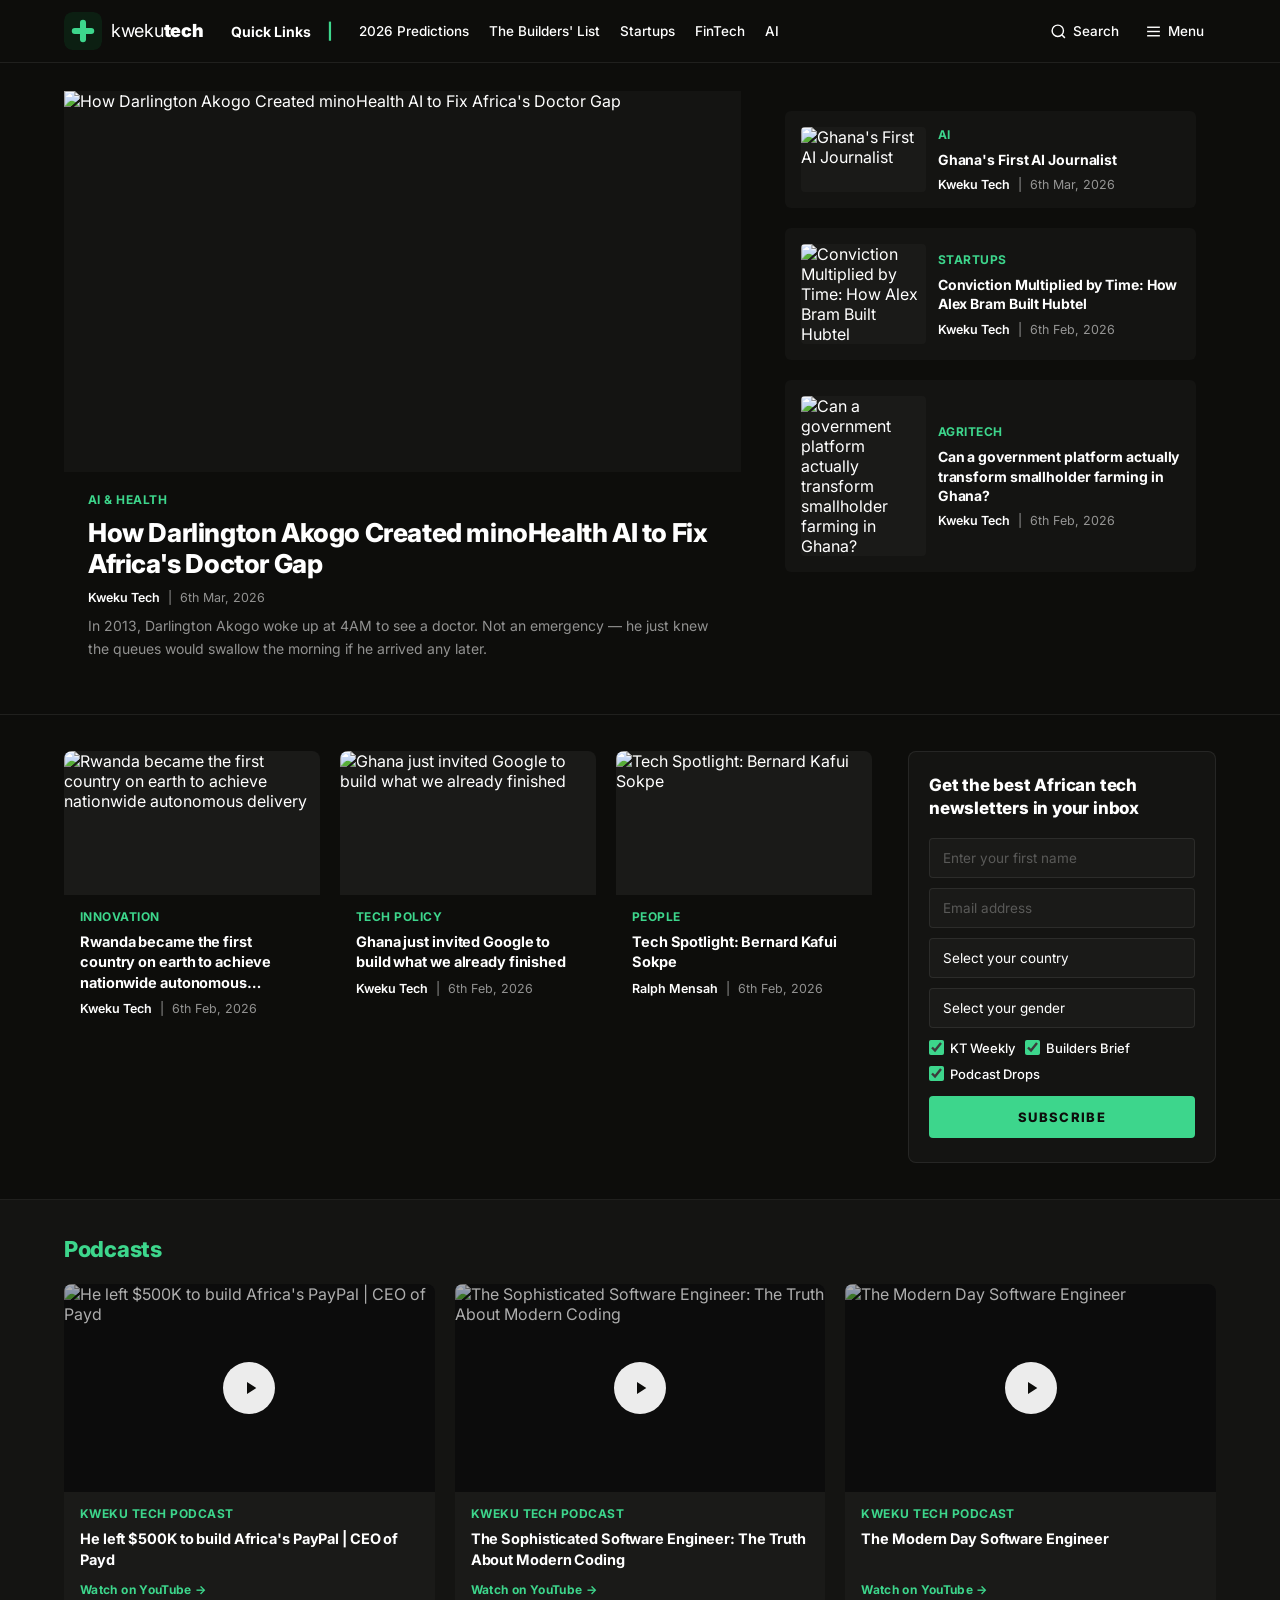
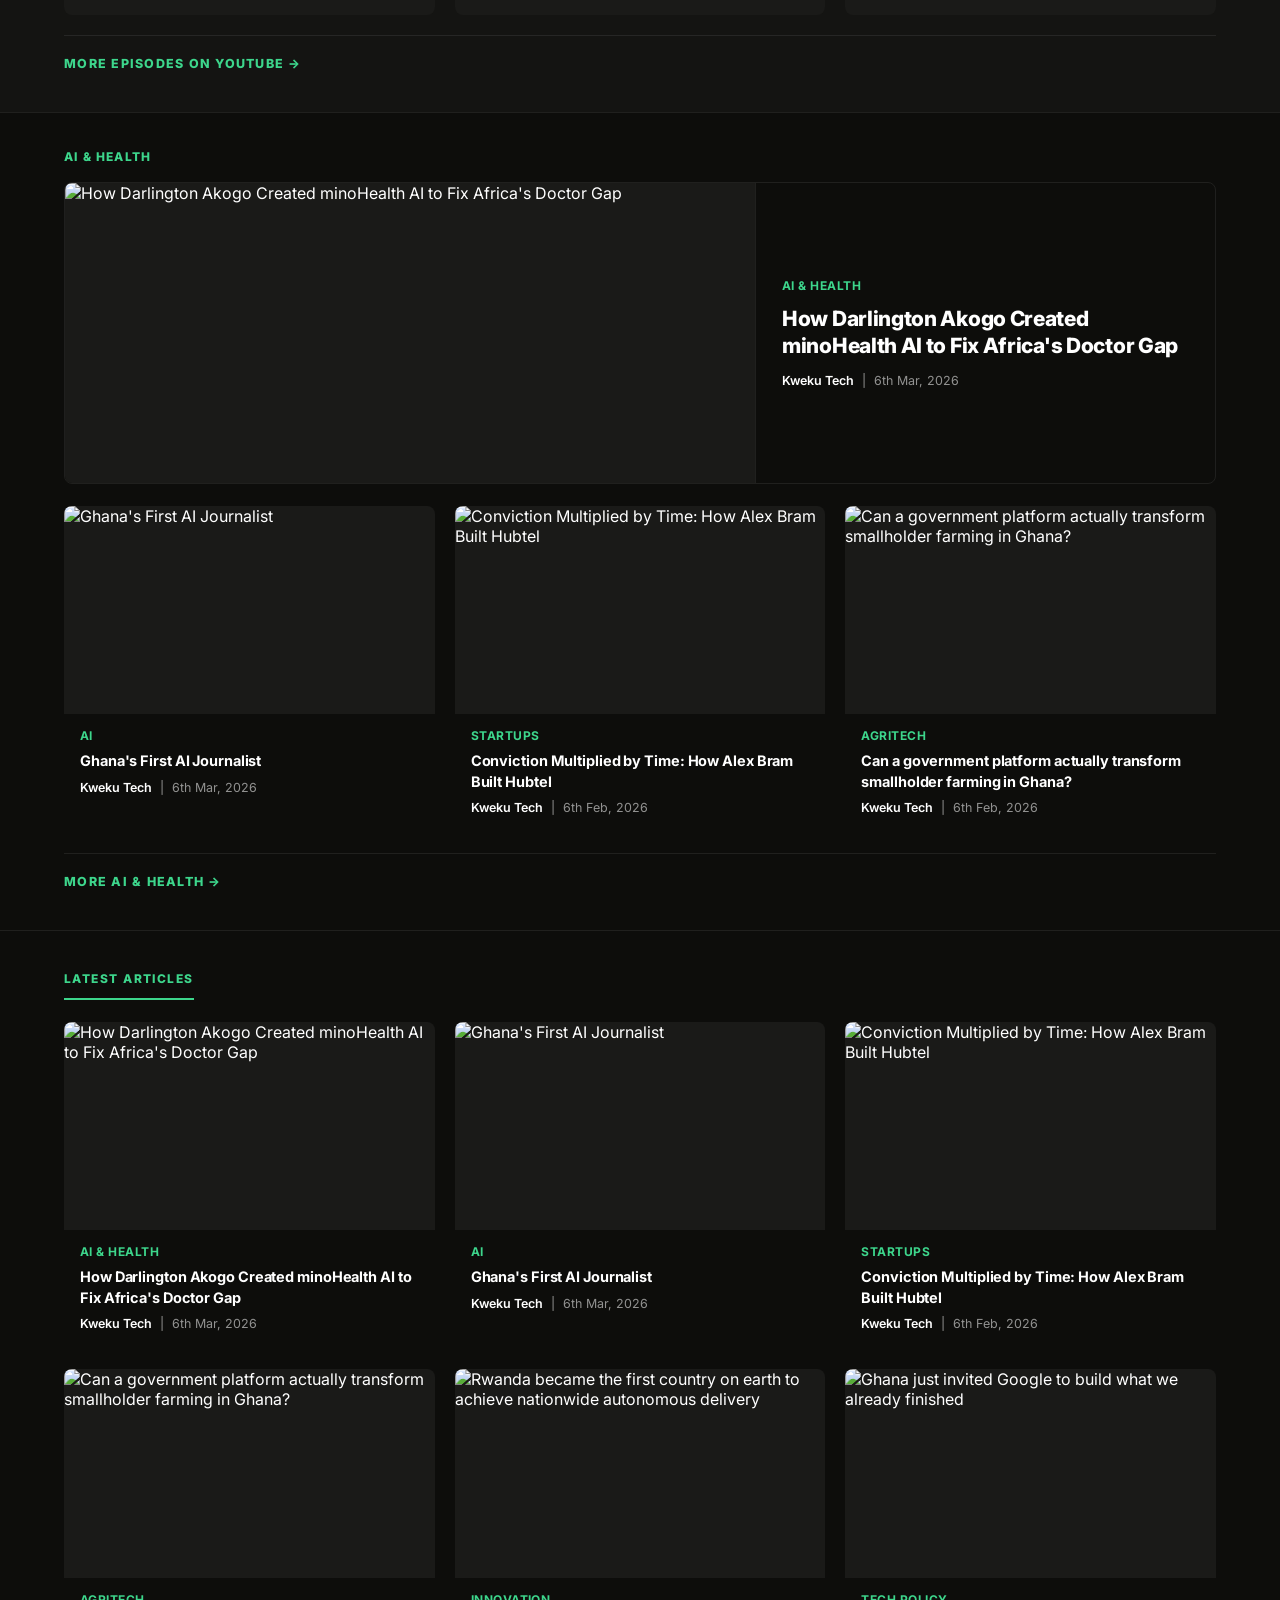
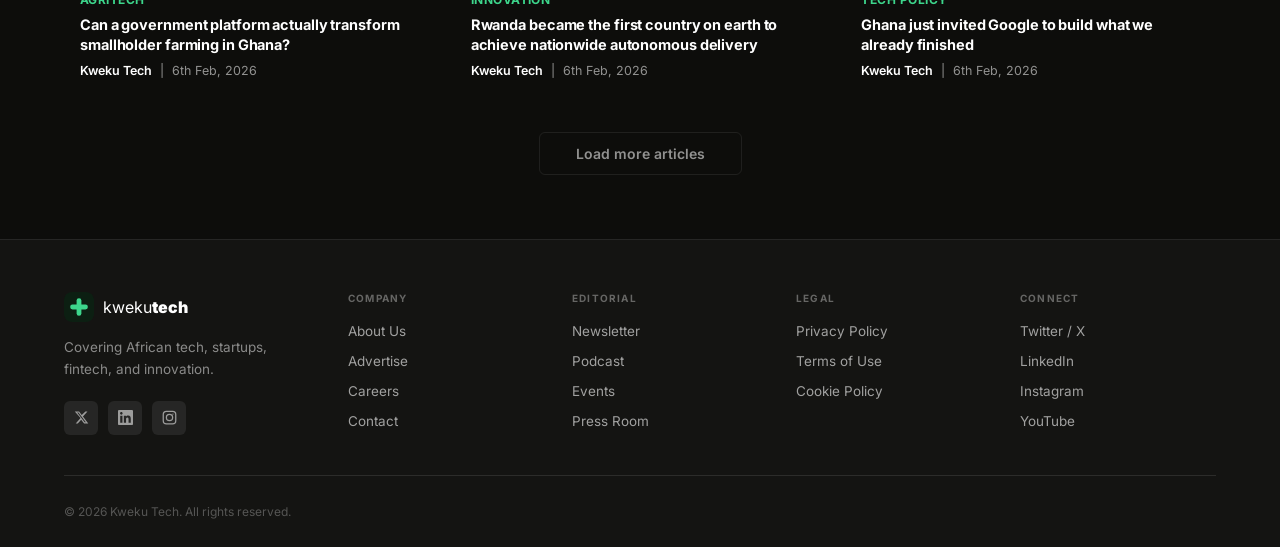
==== commit f466c120: "draft-2-TC, KT theme and articles, and socials." ====
--- a/index.html
+++ b/index.html
@@ -3,7 +3,7 @@
 <head>
   <meta charset="UTF-8" />
   <meta name="viewport" content="width=device-width, initial-scale=1.0" />
-  <title>Kweku News — African Tech Coverage</title>
+  <title>Kweku Tech News — African Tech Coverage</title>
   <link rel="preconnect" href="https://fonts.googleapis.com" />
   <link rel="preconnect" href="https://fonts.gstatic.com" crossorigin />
   <link href="https://fonts.googleapis.com/css2?family=Inter:wght@400;500;600;700;800;900&display=swap" rel="stylesheet" />
@@ -15,10 +15,26 @@
   <header class="site-header">
     <div class="header-inner">
 
-      <a class="site-logo" href="#">
-        <div class="logo-badge" aria-hidden="true">KN</div>
-        <span class="logo-wordmark">kweku<strong>news</strong></span>
-      </a>
+      <div class="header-top">
+        <a class="site-logo" href="https://www.kweku.tech" target="_blank" rel="noopener">
+          <svg class="kt-icon" viewBox="0 0 44 44" fill="none" xmlns="http://www.w3.org/2000/svg" aria-hidden="true">
+            <rect width="44" height="44" rx="10" fill="#0c1f12"/>
+            <rect x="18.5" y="9" width="7" height="26" rx="3.5" fill="#3dd68c"/>
+            <rect x="9" y="18.5" width="26" height="7" rx="3.5" fill="#3dd68c"/>
+          </svg>
+          <span class="logo-wordmark">kweku<strong>tech</strong></span>
+        </a>
+        <div class="header-actions">
+        <button class="header-btn" aria-label="Search">
+          <svg width="17" height="17" fill="none" viewBox="0 0 24 24" stroke="currentColor" stroke-width="2"><circle cx="11" cy="11" r="8"/><path d="m21 21-4.35-4.35"/></svg>
+          <span>Search</span>
+        </button>
+        <button class="header-btn" aria-label="Open menu">
+          <svg width="17" height="17" fill="none" viewBox="0 0 24 24" stroke="currentColor" stroke-width="2"><line x1="3" y1="6" x2="21" y2="6"/><line x1="3" y1="12" x2="21" y2="12"/><line x1="3" y1="18" x2="21" y2="18"/></svg>
+          <span>Menu</span>
+        </button>
+        </div>
+      </div>
 
       <nav class="header-nav" aria-label="Primary">
         <button class="nav-quicklinks">Quick Links</button>
@@ -29,17 +45,6 @@
         <a class="nav-link" href="#">FinTech</a>
         <a class="nav-link" href="#">AI</a>
       </nav>
-
-      <div class="header-actions">
-        <button class="header-btn" aria-label="Search">
-          <svg width="17" height="17" fill="none" viewBox="0 0 24 24" stroke="currentColor" stroke-width="2"><circle cx="11" cy="11" r="8"/><path d="m21 21-4.35-4.35"/></svg>
-          <span>Search</span>
-        </button>
-        <button class="header-btn" aria-label="Open menu">
-          <svg width="17" height="17" fill="none" viewBox="0 0 24 24" stroke="currentColor" stroke-width="2"><line x1="3" y1="6" x2="21" y2="6"/><line x1="3" y1="12" x2="21" y2="12"/><line x1="3" y1="18" x2="21" y2="18"/></svg>
-          <span>Menu</span>
-        </button>
-      </div>
 
     </div>
   </header>
@@ -90,9 +95,9 @@
                 <option>Male</option><option>Female</option><option>Prefer not to say</option>
               </select>
               <div class="nl-checks">
-                <label class="nl-check"><input type="checkbox" checked /> <span>KT Daily</span></label>
-                <label class="nl-check"><input type="checkbox" checked /> <span>Next Wave</span></label>
-                <label class="nl-check"><input type="checkbox" checked /> <span>Entering Tech</span></label>
+                <label class="nl-check"><input type="checkbox" checked /> <span>KT Weekly</span></label>
+                <label class="nl-check"><input type="checkbox" checked /> <span>Builders Brief</span></label>
+                <label class="nl-check"><input type="checkbox" checked /> <span>Podcast Drops</span></label>
               </div>
               <button type="submit" class="nl-submit" id="nl-submit">SUBSCRIBE</button>
             </form>
@@ -102,11 +107,14 @@
       </div>
     </section>
 
-    <!-- Press Room -->
+    <!-- Podcasts -->
     <section class="press-room-section">
       <div class="container">
-        <h2 class="section-heading red">Press Room</h2>
+        <h2 class="section-heading red">Podcasts</h2>
         <div id="press-room-grid" class="grid-3"></div>
+        <div class="more-link-wrap">
+          <a href="https://www.youtube.com/@kwekutech" target="_blank" rel="noopener" class="more-link">MORE EPISODES ON YOUTUBE →</a>
+        </div>
       </div>
     </section>
 
@@ -141,9 +149,13 @@
       <div class="footer-inner">
 
         <div class="footer-brand">
-          <a href="#" class="footer-logo-link">
-            <div class="logo-badge logo-badge-sm" aria-hidden="true">KN</div>
-            <span class="footer-logo-name">kweku<strong>news</strong></span>
+          <a href="https://www.kweku.tech" class="footer-logo-link" target="_blank" rel="noopener">
+            <svg class="kt-icon kt-icon-sm" viewBox="0 0 44 44" fill="none" xmlns="http://www.w3.org/2000/svg" aria-hidden="true">
+              <rect width="44" height="44" rx="10" fill="#0c1f12"/>
+              <rect x="18.5" y="9" width="7" height="26" rx="3.5" fill="#3dd68c"/>
+              <rect x="9" y="18.5" width="26" height="7" rx="3.5" fill="#3dd68c"/>
+            </svg>
+            <span class="footer-logo-name">kweku<strong>tech</strong></span>
           </a>
           <p class="footer-tagline">Covering African tech, startups,<br>fintech, and innovation.</p>
           <div class="footer-social">
@@ -199,7 +211,7 @@
 
       </div>
       <div class="footer-bottom">
-        <p>&copy; 2026 Kweku News. All rights reserved.</p>
+        <p>&copy; 2026 Kweku Tech. All rights reserved.</p>
       </div>
     </div>
   </footer>
--- a/styles.css
+++ b/styles.css
@@ -60,21 +60,19 @@
   gap: 9px;
   flex-shrink: 0;
   margin-right: 28px;
-}
-
-.logo-badge {
+  order: 1;
+}
+
+.kt-icon {
   width: 38px;
   height: 38px;
-  background: var(--accent);
+  flex-shrink: 0;
   border-radius: 8px;
-  display: flex;
-  align-items: center;
-  justify-content: center;
-  font-size: 13px;
-  font-weight: 900;
-  color: #0D0D0B;
-  letter-spacing: -0.5px;
-  flex-shrink: 0;
+}
+
+.kt-icon-sm {
+  width: 30px;
+  height: 30px;
 }
 
 .logo-wordmark {
@@ -94,6 +92,7 @@
   flex: 1;
   overflow: hidden;
   min-width: 0;
+  order: 2;
 }
 
 .nav-quicklinks {
@@ -106,7 +105,7 @@
 }
 
 .nav-pipe {
-  color: var(--red);
+  color: var(--accent);
   font-weight: 700;
   margin: 0 16px;
   flex-shrink: 0;
@@ -124,13 +123,19 @@
 
 .nav-link:hover { color: var(--accent); }
 
+/* Header top row wrapper — transparent on desktop, flex row on mobile */
+.header-top {
+  display: contents;
+}
+
 /* Header actions */
 .header-actions {
   display: flex;
   align-items: center;
   gap: 2px;
-  margin-left: auto;
+  margin-left: 0;
   flex-shrink: 0;
+  order: 3;
 }
 
 .header-btn {
@@ -477,7 +482,7 @@
 .nl-check input[type="checkbox"] {
   width: 15px;
   height: 15px;
-  accent-color: var(--red);
+  accent-color: var(--accent);
   flex-shrink: 0;
 }
 
@@ -669,12 +674,7 @@
   margin-bottom: 14px;
 }
 
-.logo-badge-sm {
-  width: 30px;
-  height: 30px;
-  font-size: 11px;
-  border-radius: 6px;
-}
+/* .logo-badge-sm replaced by .kt-icon-sm SVG */
 
 .footer-logo-name {
   font-size: 16px;
@@ -747,6 +747,114 @@
   color: rgba(255,255,255,0.28);
 }
 
+/* ── Hero excerpt ─────────────────────────────────────────── */
+.hero-feat-excerpt {
+  font-size: 14px;
+  line-height: 1.6;
+  color: var(--sub);
+  display: -webkit-box;
+  -webkit-line-clamp: 2;
+  -webkit-box-orient: vertical;
+  overflow: hidden;
+}
+
+/* ── Podcast Card ─────────────────────────────────────────── */
+.pod-card {
+  display: flex;
+  flex-direction: column;
+  text-decoration: none;
+  color: inherit;
+  border-radius: 8px;
+  overflow: hidden;
+  background: var(--surface2);
+  transition: box-shadow 0.2s, transform 0.2s;
+}
+
+.pod-card:hover {
+  box-shadow: 0 6px 24px rgba(0,0,0,0.3);
+  transform: translateY(-2px);
+}
+
+.pod-thumb-wrap {
+  position: relative;
+  width: 100%;
+  aspect-ratio: 16 / 9;
+  overflow: hidden;
+  background: #111;
+  flex-shrink: 0;
+}
+
+.pod-thumb {
+  width: 100%;
+  height: 100%;
+  object-fit: cover;
+  transition: transform 0.35s ease;
+}
+
+.pod-card:hover .pod-thumb { transform: scale(1.04); }
+
+.pod-overlay {
+  position: absolute;
+  inset: 0;
+  background: rgba(0, 0, 0, 0.32);
+  display: flex;
+  align-items: center;
+  justify-content: center;
+  transition: background 0.2s;
+}
+
+.pod-card:hover .pod-overlay { background: rgba(0, 0, 0, 0.15); }
+
+.pod-play-btn {
+  width: 52px;
+  height: 52px;
+  border-radius: 50%;
+  background: rgba(255, 255, 255, 0.92);
+  color: #0D0D0B;
+  display: flex;
+  align-items: center;
+  justify-content: center;
+  padding-left: 3px;
+  transition: transform 0.2s, background 0.2s;
+}
+
+.pod-card:hover .pod-play-btn {
+  transform: scale(1.1);
+  background: var(--accent);
+}
+
+.pod-body {
+  padding: 14px 16px 18px;
+  display: flex;
+  flex-direction: column;
+  gap: 8px;
+  flex: 1;
+}
+
+.pod-title {
+  font-size: 14.5px;
+  font-weight: 700;
+  line-height: 1.4;
+  letter-spacing: -0.1px;
+  color: var(--text);
+  display: -webkit-box;
+  -webkit-line-clamp: 3;
+  -webkit-box-orient: vertical;
+  overflow: hidden;
+  transition: color 0.15s;
+}
+
+.pod-card:hover .pod-title { color: var(--accent); }
+
+.pod-yt-link {
+  font-size: 12px;
+  font-weight: 700;
+  color: var(--accent);
+  letter-spacing: 0.03em;
+  margin-top: auto;
+  padding-top: 4px;
+}
+
 /* ══════════════════════════════════════════════════════════
    RESPONSIVE
    ══════════════════════════════════════════════════════════ */
@@ -758,32 +866,37 @@
     grid-template-columns: 1fr;
   }
 
-  .hero-featured-col {
-    border-right: none;
-    border-bottom: 1px solid var(--border);
-  }
-
+  /* Hero side: horizontal scrollable card row on tablet */
   .hero-side-col {
     flex-direction: row;
     overflow-x: auto;
+    overflow-y: hidden;
     scrollbar-width: none;
+    padding: 0 0 4px;
+    background: none;
   }
 
   .hero-side-col::-webkit-scrollbar { display: none; }
 
   .hero-side-card {
-    flex: 0 0 260px;
+    flex: 0 0 240px;
     flex-direction: column;
+    padding: 0;
+    border-radius: 6px;
+    overflow: hidden;
   }
 
   .hero-side-thumb-wrap {
     width: 100%;
-    height: 160px;
-    border-right: none;
-    border-bottom: 1px solid var(--border);
+    height: 140px;
+    flex-shrink: 0;
   }
 
   .hero-side-thumb-wrap img { height: 100%; }
+
+  .hero-side-body {
+    padding: 12px 14px 14px;
+  }
 
   .secondary-layout {
     grid-template-columns: 1fr;
@@ -803,7 +916,7 @@
     border-top: 1px solid var(--border);
   }
 
-  .cat-feat-img-wrap img { min-height: 240px; }
+  .cat-feat-img-wrap img { min-height: 220px; }
 
   .footer-inner {
     grid-template-columns: 1fr;
@@ -820,61 +933,161 @@
 
   .container { padding: 0 16px; }
 
-  /* Hide nav links, keep logo + actions */
-  .header-nav { display: none; }
-
-  .hero-feat-title { font-size: 20px; }
-
-  .hero-feat-body { padding: 16px 16px 20px; }
-
-  /* Side cards stack vertically again */
+  /* ── Header: logo+actions row, then scrollable nav strip ── */
+  .header-inner {
+    height: auto;
+    flex-direction: column;
+    align-items: stretch;
+    padding: 0;
+  }
+
+  .header-top {
+    display: flex;
+    align-items: center;
+    height: 54px;
+    padding: 0 16px;
+  }
+
+  .site-logo {
+    flex: 1;
+    margin-right: 0;
+    height: 100%;
+  }
+
+  .header-actions {
+    height: auto;
+    gap: 0;
+  }
+
+  /* Show nav as scrollable horizontal strip */
+  .header-nav {
+    display: flex;
+    flex: none;
+    overflow-x: auto;
+    overflow-y: hidden;
+    scrollbar-width: none;
+    padding: 0 8px 11px;
+    border-top: 1px solid var(--border);
+    gap: 0;
+    min-width: 0;
+  }
+
+  .header-nav::-webkit-scrollbar { display: none; }
+
+  .nav-quicklinks {
+    font-size: 13px;
+    padding: 4px 10px 4px 6px;
+  }
+
+  .nav-pipe {
+    margin: 0 6px;
+    font-size: 14px;
+  }
+
+  .nav-link {
+    font-size: 13px;
+    padding: 4px 9px;
+    white-space: nowrap;
+  }
+
+  .header-btn span { display: none; }
+
+  .header-btn {
+    padding: 8px 10px;
+  }
+
+  /* ── Hero ─────────────────────────────────────────────── */
+  .hero-section { padding: 20px 0; }
+
+  .hero-feat-body { padding: 14px 0 18px; }
+
+  .hero-feat-title { font-size: 22px; }
+
+  /* Hero side: vertical stack, row-layout cards */
   .hero-side-col {
     flex-direction: column;
     overflow-x: unset;
+    padding: 0;
+    gap: 10px;
+    background: none;
   }
 
   .hero-side-card {
     flex: none;
     flex-direction: row;
+    padding: 12px;
+    border-radius: 6px;
   }
 
   .hero-side-thumb-wrap {
-    width: 110px;
+    width: 96px;
     height: auto;
+    min-height: 68px;
     flex-shrink: 0;
+    border-right: none;
     border-bottom: none;
-    border-right: 1px solid var(--border);
+    border-radius: 4px;
+    overflow: hidden;
   }
 
   .hero-side-thumb-wrap img {
     height: 100%;
     min-height: 0;
-  }
-
+    object-fit: cover;
+  }
+
+  .hero-side-body {
+    padding: 0 0 0 10px;
+    gap: 5px;
+  }
+
+  .hero-side-title { font-size: 13px; }
+
+  /* ── Section spacing ──────────────────────────────────── */
+  .secondary-section,
+  .press-room-section,
+  .cat-section,
+  .latest-section {
+    padding-top: 24px;
+    padding-bottom: 28px;
+  }
+
+  /* ── Grids: single column ─────────────────────────────── */
   .secondary-articles,
   .grid-3 {
     grid-template-columns: 1fr;
-  }
+    gap: 16px;
+  }
+
+  /* ── Section headings ─────────────────────────────────── */
+  .section-heading { font-size: 18px; margin-bottom: 16px; }
+  .cat-section-label { margin-bottom: 14px; }
+  .latest-label { margin-bottom: 16px; }
+
+  /* ── Newsletter ───────────────────────────────────────── */
+  .nl-heading { font-size: 15px; }
+
+  /* ── Cat featured: full-width image stacked ───────────── */
+  .cat-feat-img-wrap img { min-height: 200px; }
+
+  /* ── Load more ────────────────────────────────────────── */
+  .load-more-btn { width: 100%; }
+
+  /* ── Footer ───────────────────────────────────────────── */
+  .footer-inner { gap: 28px; }
 
   .footer-nav {
     grid-template-columns: repeat(2, 1fr);
     gap: 24px 16px;
   }
 
-  .footer-inner { gap: 28px; }
-
-  .section-heading { font-size: 18px; }
-
-  .hero-section,
-  .secondary-section,
-  .press-room-section,
-  .cat-section,
-  .latest-section { padding-top: 24px; padding-bottom: 28px; }
+  .site-footer { padding: 36px 0 20px; }
 }
 
 /* ── Small mobile: ≤ 400px ────────────────────────────────── */
 @media (max-width: 400px) {
-  .hero-feat-title { font-size: 18px; }
-  .logo-wordmark { font-size: 16px; }
-  .header-btn span { display: none; }
-}
+  .hero-feat-title { font-size: 19px; }
+  .logo-wordmark { font-size: 15px; }
+  .logo-badge { width: 32px; height: 32px; font-size: 11px; }
+  .hero-side-thumb-wrap { width: 80px; }
+}
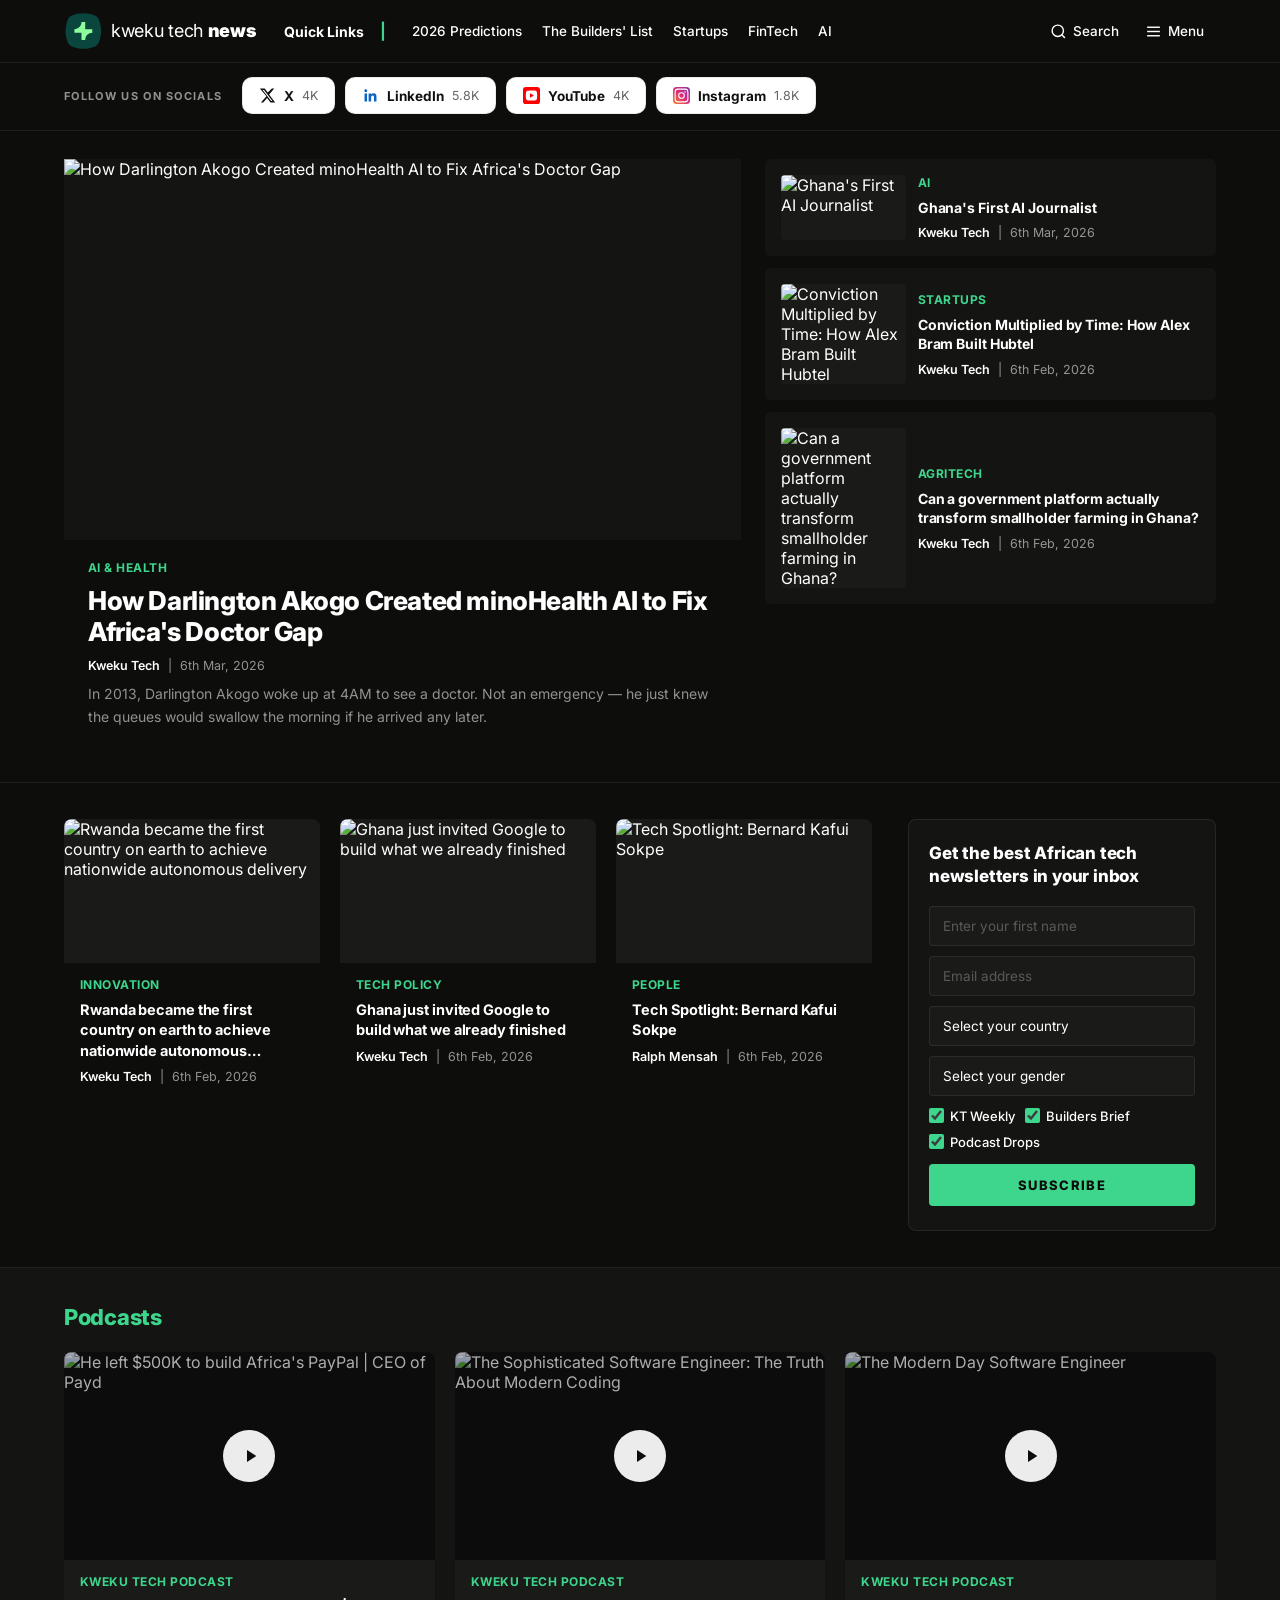
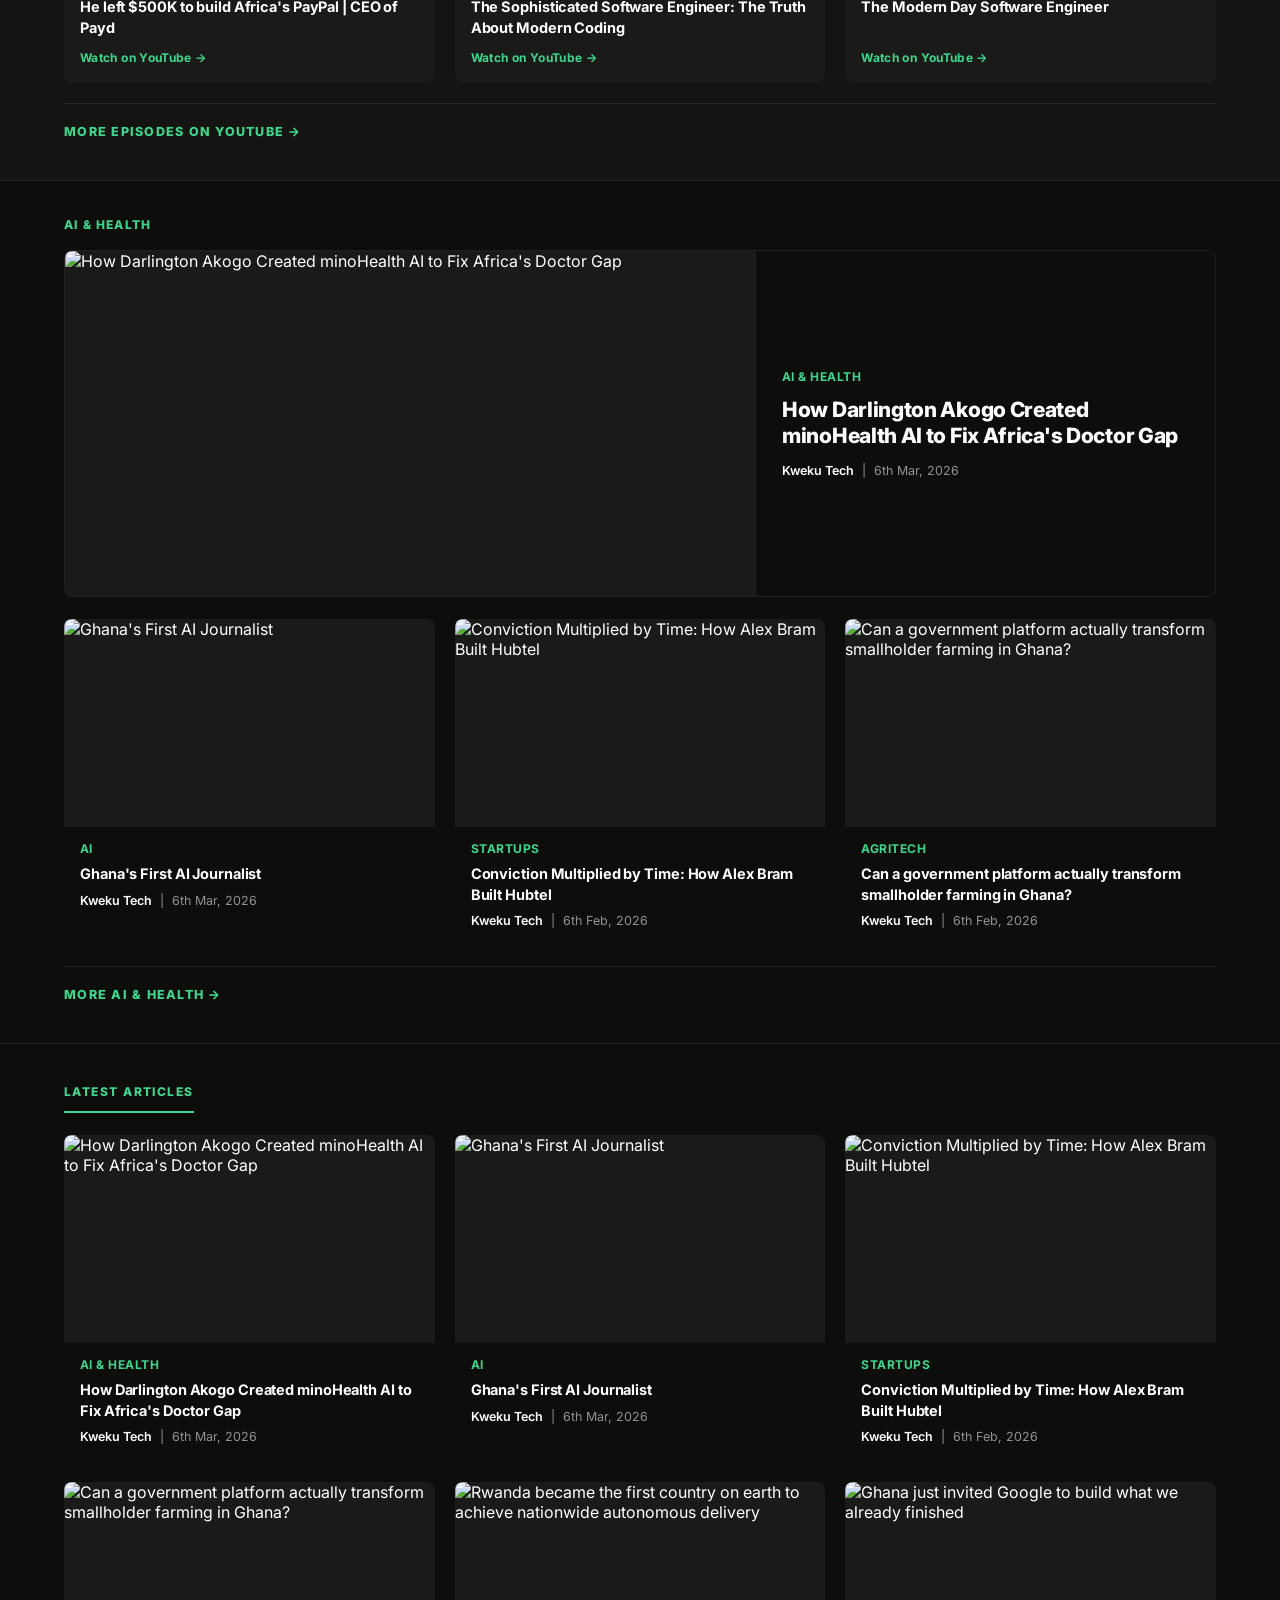
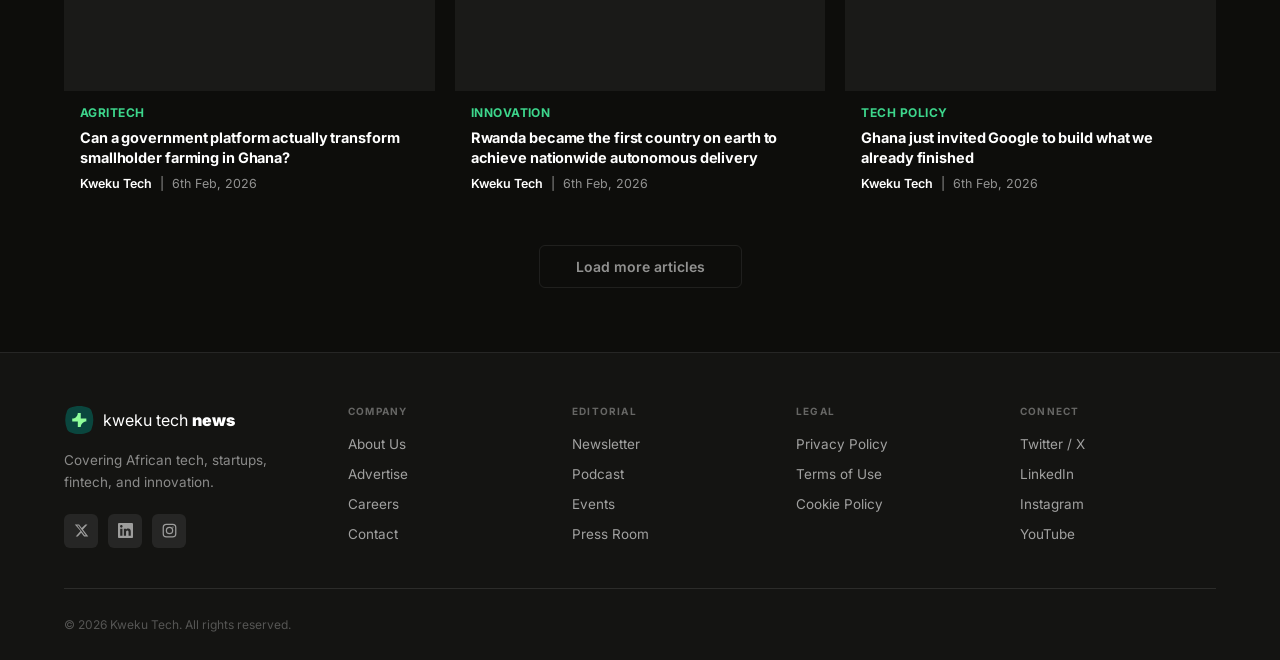
==== commit a32061f3: "draft-2-TC, KT theme and articles, and  socials 2.0" ====
--- a/index.html
+++ b/index.html
@@ -17,12 +17,11 @@
 
       <div class="header-top">
         <a class="site-logo" href="https://www.kweku.tech" target="_blank" rel="noopener">
-          <svg class="kt-icon" viewBox="0 0 44 44" fill="none" xmlns="http://www.w3.org/2000/svg" aria-hidden="true">
-            <rect width="44" height="44" rx="10" fill="#0c1f12"/>
-            <rect x="18.5" y="9" width="7" height="26" rx="3.5" fill="#3dd68c"/>
-            <rect x="9" y="18.5" width="26" height="7" rx="3.5" fill="#3dd68c"/>
+          <svg class="kt-icon" viewBox="74 -1 44 44" fill="none" xmlns="http://www.w3.org/2000/svg" aria-hidden="true">
+            <path d="M114.278 34.3867C113.454 36.4094 111.826 38.0344 109.804 38.8612C100.87 42.4905 91.9633 42.4905 83.03 38.8612C81.0073 38.037 79.3876 36.4094 78.5555 34.3867C74.9262 25.4535 74.9262 16.5359 78.5555 7.60784C79.385 5.5904 81.0073 3.96022 83.03 3.13858C91.9633 -0.490724 100.87 -0.490724 109.804 3.13858C111.826 3.9576 113.451 5.5904 114.278 7.60784C117.907 16.5359 117.907 25.4535 114.278 34.3867Z" fill="#0A463E"/>
+            <path d="M106.763 18.8384V23.1585C102.242 23.1585 98.5782 26.8219 98.5782 31.3435H94.2581V23.1585H86.0732V18.8384C90.5948 18.8384 94.2581 15.1751 94.2581 10.6535H98.5782V18.8384H106.766H106.763Z" fill="#8EFE9A"/>
           </svg>
-          <span class="logo-wordmark">kweku<strong>tech</strong></span>
+          <span class="logo-wordmark">kweku tech <strong>news</strong></span>
         </a>
         <div class="header-actions">
         <button class="header-btn" aria-label="Search">
@@ -62,6 +61,46 @@
 
   <!-- ══ MAIN CONTENT (populated by JS) ════════════════════ -->
   <main id="site-main" class="hidden">
+
+    <!-- Follow Us on Socials -->
+    <div class="social-bar">
+      <div class="container">
+        <span class="social-bar-label">Follow Us on Socials</span>
+        <div class="social-btns">
+
+          <a class="social-btn" href="https://x.com/kwekutech" target="_blank" rel="noopener">
+            <svg class="social-icon" width="17" height="17" viewBox="0 0 24 24" fill="currentColor"><path d="M18.244 2.25h3.308l-7.227 8.26 8.502 11.24H16.17l-4.714-6.231-5.401 6.231H2.74l7.73-8.835L1.254 2.25H8.08l4.259 5.632L18.244 2.25zm-1.161 17.52h1.833L7.084 4.126H5.117z"/></svg>
+            <span class="social-btn-name">X</span>
+            <span class="social-btn-count">4K</span>
+          </a>
+
+          <a class="social-btn" href="https://www.linkedin.com/company/kwekutech" target="_blank" rel="noopener">
+            <svg class="social-icon" width="17" height="17" viewBox="0 0 24 24" fill="none"><rect width="24" height="24" rx="4" fill="#0A66C2"/><path d="M20.45 20.45h-3.55v-5.57c0-1.33-.03-3.04-1.85-3.04-1.85 0-2.14 1.45-2.14 2.94v5.67H9.35V9h3.41v1.56h.05c.48-.9 1.64-1.85 3.37-1.85 3.6 0 4.27 2.37 4.27 5.46v6.28zM5.34 7.43C4.19 7.43 3.27 6.5 3.27 5.37c0-1.14.92-2.06 2.07-2.06 1.14 0 2.06.92 2.06 2.06 0 1.14-.93 2.06-2.06 2.06zm1.78 13.02H3.56V9h3.56v11.45zM22.22 0H1.77C.79 0 0 .77 0 1.73v20.54C0 23.23.79 24 1.77 24h20.45C23.2 24 24 23.23 24 22.27V1.73C24 .77 23.2 0 22.22 0h.003z" fill="white"/></svg>
+            <span class="social-btn-name">LinkedIn</span>
+            <span class="social-btn-count">5.8K</span>
+          </a>
+
+          <a class="social-btn" href="https://www.youtube.com/@kwekutech" target="_blank" rel="noopener">
+            <svg class="social-icon" width="17" height="17" viewBox="0 0 24 24" fill="none"><rect width="24" height="24" rx="4" fill="#FF0000"/><path d="M19.59 7.08A2.42 2.42 0 0 0 17.9 5.4C16.43 5 12 5 12 5s-4.43 0-5.9.46A2.42 2.42 0 0 0 4.41 7.1 25.37 25.37 0 0 0 4 12a25.37 25.37 0 0 0 .41 4.92A2.42 2.42 0 0 0 6.1 18.6C7.57 19 12 19 12 19s4.43 0 5.9-.46a2.42 2.42 0 0 0 1.69-1.67A25.37 25.37 0 0 0 20 12a25.37 25.37 0 0 0-.41-4.92z" fill="white"/><polygon points="9.75,15.02 15.5,12 9.75,8.98" fill="#FF0000"/></svg>
+            <span class="social-btn-name">YouTube</span>
+            <span class="social-btn-count">4K</span>
+          </a>
+
+          <a class="social-btn" href="https://www.instagram.com/kweku_tech/" target="_blank" rel="noopener">
+            <svg class="social-icon" width="17" height="17" viewBox="0 0 24 24" fill="none">
+              <defs><linearGradient id="ig" x1="0%" y1="100%" x2="100%" y2="0%"><stop offset="0%" stop-color="#F58529"/><stop offset="50%" stop-color="#DD2A7B"/><stop offset="100%" stop-color="#8134AF"/></linearGradient></defs>
+              <rect width="24" height="24" rx="5" fill="url(#ig)"/>
+              <rect x="3" y="3" width="18" height="18" rx="4" stroke="white" stroke-width="1.5" fill="none"/>
+              <circle cx="12" cy="12" r="4" stroke="white" stroke-width="1.5" fill="none"/>
+              <circle cx="17" cy="7" r="1" fill="white"/>
+            </svg>
+            <span class="social-btn-name">Instagram</span>
+            <span class="social-btn-count">1.8K</span>
+          </a>
+
+        </div>
+      </div>
+    </div>
 
     <!-- Hero: 1 large featured + 3 stacked side -->
     <section class="hero-section">
@@ -150,12 +189,11 @@
 
         <div class="footer-brand">
           <a href="https://www.kweku.tech" class="footer-logo-link" target="_blank" rel="noopener">
-            <svg class="kt-icon kt-icon-sm" viewBox="0 0 44 44" fill="none" xmlns="http://www.w3.org/2000/svg" aria-hidden="true">
-              <rect width="44" height="44" rx="10" fill="#0c1f12"/>
-              <rect x="18.5" y="9" width="7" height="26" rx="3.5" fill="#3dd68c"/>
-              <rect x="9" y="18.5" width="26" height="7" rx="3.5" fill="#3dd68c"/>
+            <svg class="kt-icon kt-icon-sm" viewBox="74 -1 44 44" fill="none" xmlns="http://www.w3.org/2000/svg" aria-hidden="true">
+              <path d="M114.278 34.3867C113.454 36.4094 111.826 38.0344 109.804 38.8612C100.87 42.4905 91.9633 42.4905 83.03 38.8612C81.0073 38.037 79.3876 36.4094 78.5555 34.3867C74.9262 25.4535 74.9262 16.5359 78.5555 7.60784C79.385 5.5904 81.0073 3.96022 83.03 3.13858C91.9633 -0.490724 100.87 -0.490724 109.804 3.13858C111.826 3.9576 113.451 5.5904 114.278 7.60784C117.907 16.5359 117.907 25.4535 114.278 34.3867Z" fill="#0A463E"/>
+              <path d="M106.763 18.8384V23.1585C102.242 23.1585 98.5782 26.8219 98.5782 31.3435H94.2581V23.1585H86.0732V18.8384C90.5948 18.8384 94.2581 15.1751 94.2581 10.6535H98.5782V18.8384H106.766H106.763Z" fill="#8EFE9A"/>
             </svg>
-            <span class="footer-logo-name">kweku<strong>tech</strong></span>
+            <span class="footer-logo-name">kweku tech <strong>news</strong></span>
           </a>
           <p class="footer-tagline">Covering African tech, startups,<br>fintech, and innovation.</p>
           <div class="footer-social">
--- a/styles.css
+++ b/styles.css
@@ -261,6 +261,7 @@
   width: 100%;
   height: 100%;
   object-fit: cover;
+  object-position: top;
   transition: transform 0.35s ease;
 }
 
@@ -288,8 +289,8 @@
 .hero-side-col {
   display: flex;
   flex-direction: column;
-  gap: 20px;
-  padding: 20px;
+  gap: 12px;
+  padding: 0;
   background: var(--bg);
 }
 
@@ -317,6 +318,7 @@
   width: 100%;
   height: 100%;
   object-fit: cover;
+  object-position: center 10%;
   transition: transform 0.3s ease;
 }
 
@@ -392,6 +394,7 @@
   width: 100%;
   height: 100%;
   object-fit: cover;
+  object-position: center 10%;
   transition: transform 0.3s ease;
 }
 
@@ -557,13 +560,15 @@
 .cat-feat-img-wrap {
   overflow: hidden;
   background: var(--surface2);
+  aspect-ratio: 2 / 1;
 }
 
 .cat-feat-img-wrap img {
   width: 100%;
   height: 100%;
-  min-height: 300px;
+  min-height: 0;
   object-fit: cover;
+  object-position: top;
   transition: transform 0.35s ease;
 }
 
@@ -747,6 +752,76 @@
   color: rgba(255,255,255,0.28);
 }
 
+/* ── Social Bar ───────────────────────────────────────────── */
+.social-bar {
+  padding: 14px 0 16px;
+  border-bottom: 1px solid var(--border);
+}
+
+.social-bar .container {
+  display: flex;
+  align-items: center;
+  gap: 20px;
+  flex-wrap: wrap;
+}
+
+.social-bar-label {
+  font-size: 11px;
+  font-weight: 700;
+  letter-spacing: 0.12em;
+  text-transform: uppercase;
+  color: var(--sub);
+  white-space: nowrap;
+  flex-shrink: 0;
+}
+
+.social-btns {
+  display: flex;
+  gap: 10px;
+  flex-wrap: wrap;
+}
+
+.social-btn {
+  display: inline-flex;
+  align-items: center;
+  gap: 8px;
+  padding: 9px 16px;
+  background: #ffffff;
+  color: #111111;
+  border-radius: 10px;
+  text-decoration: none;
+  font-size: 13.5px;
+  font-family: var(--font);
+  transition: background 0.15s, color 0.15s, transform 0.15s;
+  border: 1px solid rgba(0,0,0,0.08);
+}
+
+.social-btn:hover {
+  background: var(--accent);
+  color: #0D0D0B;
+  transform: translateY(-1px);
+}
+
+.social-icon {
+  flex-shrink: 0;
+  display: block;
+}
+
+.social-btn-name {
+  font-weight: 700;
+}
+
+.social-btn-count {
+  font-size: 12.5px;
+  color: #666666;
+  font-weight: 400;
+  transition: color 0.15s;
+}
+
+.social-btn:hover .social-btn-count {
+  color: #0D0D0B;
+}
+
 /* ── Hero excerpt ─────────────────────────────────────────── */
 .hero-feat-excerpt {
   font-size: 14px;
@@ -916,7 +991,7 @@
     border-top: 1px solid var(--border);
   }
 
-  .cat-feat-img-wrap img { min-height: 220px; }
+  .cat-feat-img-wrap { aspect-ratio: 3 / 2; }
 
   .footer-inner {
     grid-template-columns: 1fr;
@@ -996,6 +1071,11 @@
     padding: 8px 10px;
   }
 
+  /* ── Social bar ───────────────────────────────────────── */
+  .social-bar .container { gap: 10px; }
+  .social-bar-label { width: 100%; }
+  .social-btn { padding: 8px 12px; font-size: 13px; }
+
   /* ── Hero ─────────────────────────────────────────────── */
   .hero-section { padding: 20px 0; }
 
@@ -1068,7 +1148,7 @@
   .nl-heading { font-size: 15px; }
 
   /* ── Cat featured: full-width image stacked ───────────── */
-  .cat-feat-img-wrap img { min-height: 200px; }
+  .cat-feat-img-wrap { aspect-ratio: 16 / 9; }
 
   /* ── Load more ────────────────────────────────────────── */
   .load-more-btn { width: 100%; }
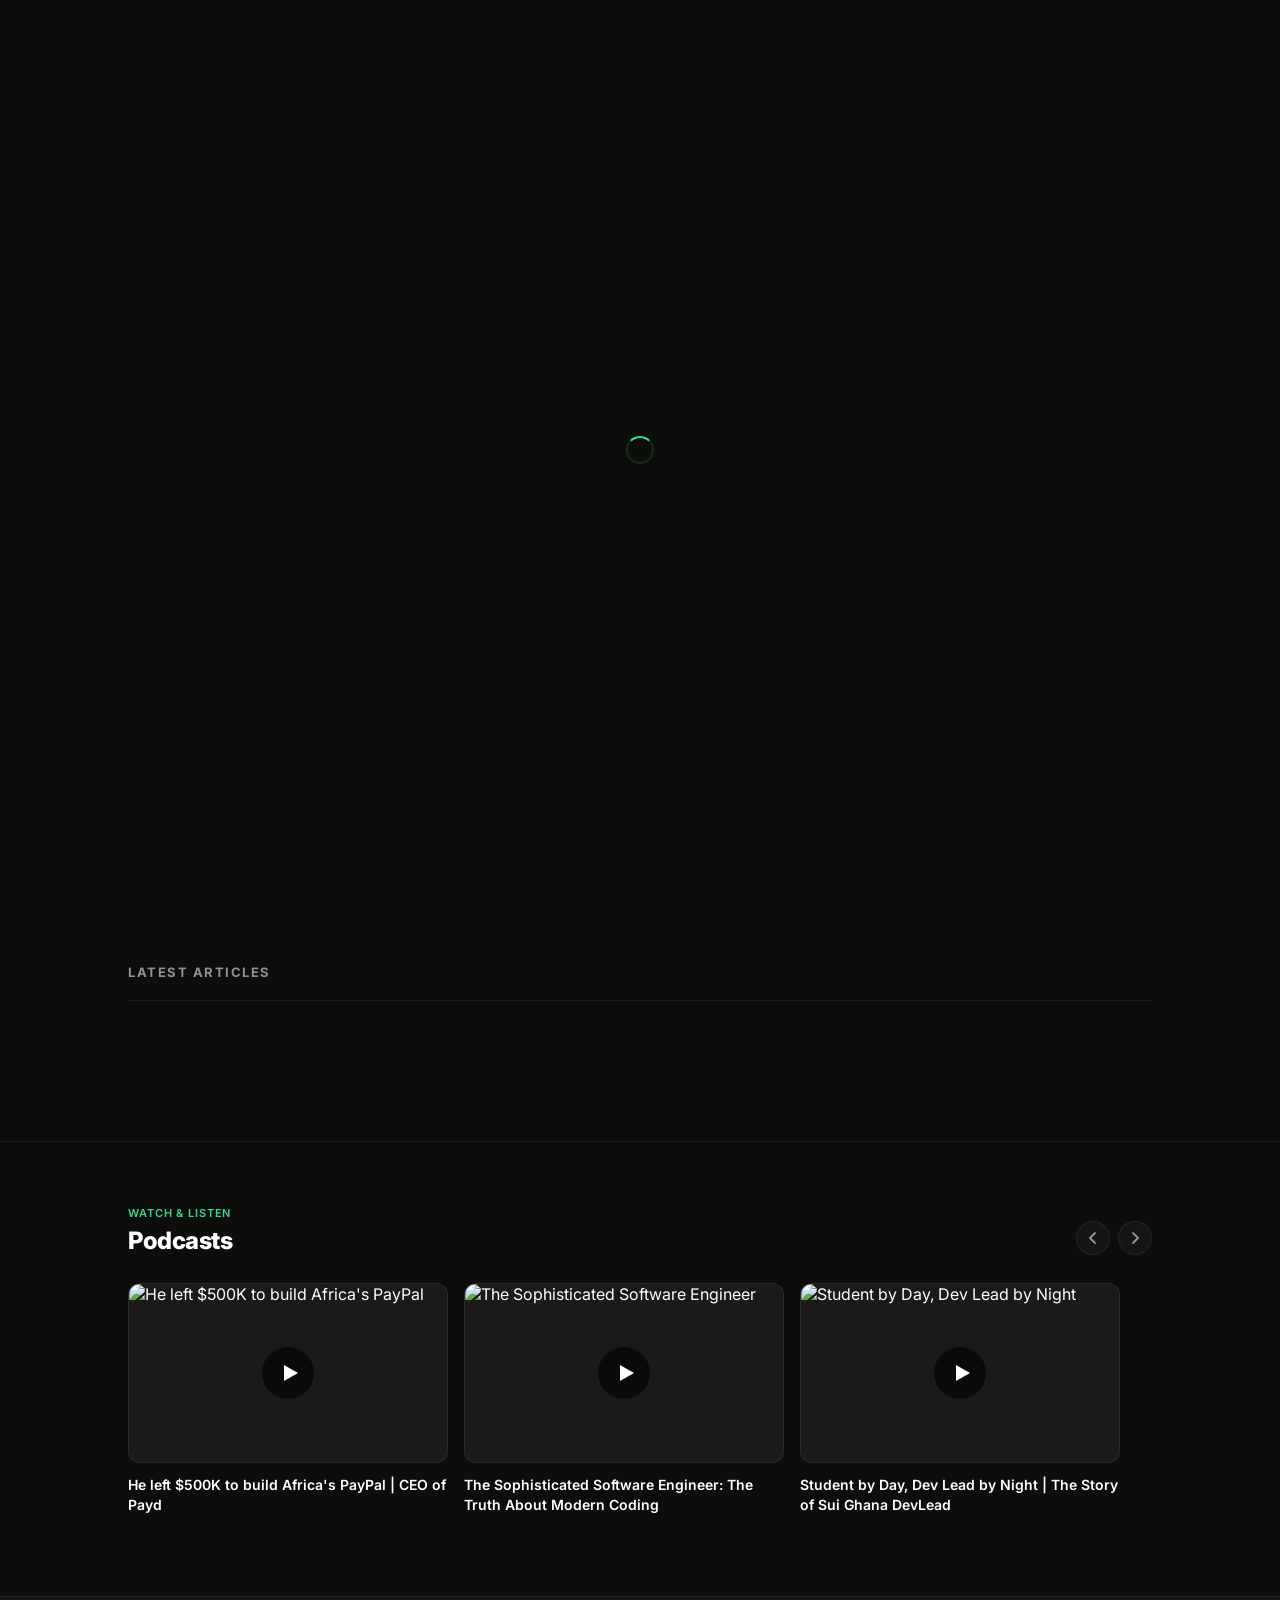
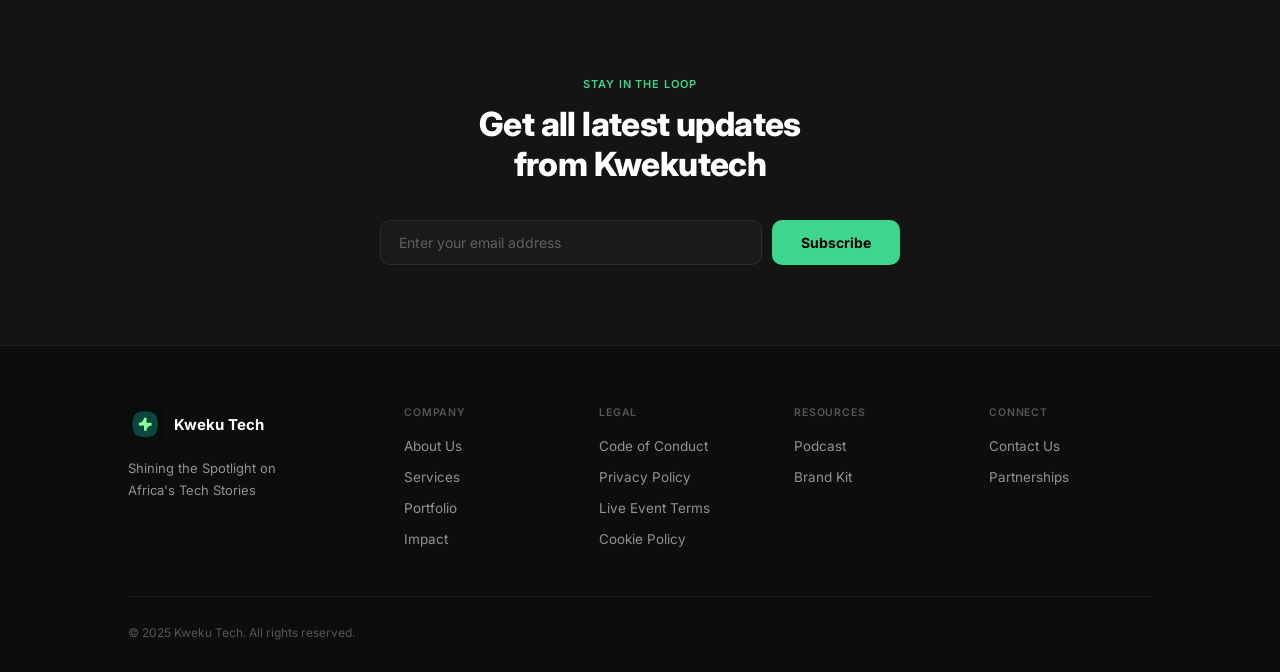
==== commit 9aafb347: "orignal with click above" ====
--- a/index.html
+++ b/index.html
@@ -3,7 +3,8 @@
 <head>
   <meta charset="UTF-8" />
   <meta name="viewport" content="width=device-width, initial-scale=1.0" />
-  <title>Kweku Tech News — African Tech Coverage</title>
+  <meta name="referrer" content="no-referrer" />
+  <title>Kweku Tech — Articles</title>
   <link rel="preconnect" href="https://fonts.googleapis.com" />
   <link rel="preconnect" href="https://fonts.gstatic.com" crossorigin />
   <link href="https://fonts.googleapis.com/css2?family=Inter:wght@400;500;600;700;800;900&display=swap" rel="stylesheet" />
@@ -11,248 +12,512 @@
 </head>
 <body>
 
-  <!-- ══ HEADER ══════════════════════════════════════════ -->
-  <header class="site-header">
-    <div class="header-inner">
-
-      <div class="header-top">
-        <a class="site-logo" href="https://www.kweku.tech" target="_blank" rel="noopener">
-          <svg class="kt-icon" viewBox="74 -1 44 44" fill="none" xmlns="http://www.w3.org/2000/svg" aria-hidden="true">
-            <path d="M114.278 34.3867C113.454 36.4094 111.826 38.0344 109.804 38.8612C100.87 42.4905 91.9633 42.4905 83.03 38.8612C81.0073 38.037 79.3876 36.4094 78.5555 34.3867C74.9262 25.4535 74.9262 16.5359 78.5555 7.60784C79.385 5.5904 81.0073 3.96022 83.03 3.13858C91.9633 -0.490724 100.87 -0.490724 109.804 3.13858C111.826 3.9576 113.451 5.5904 114.278 7.60784C117.907 16.5359 117.907 25.4535 114.278 34.3867Z" fill="#0A463E"/>
-            <path d="M106.763 18.8384V23.1585C102.242 23.1585 98.5782 26.8219 98.5782 31.3435H94.2581V23.1585H86.0732V18.8384C90.5948 18.8384 94.2581 15.1751 94.2581 10.6535H98.5782V18.8384H106.766H106.763Z" fill="#8EFE9A"/>
-          </svg>
-          <span class="logo-wordmark">kweku tech <strong>news</strong></span>
-        </a>
-        <div class="header-actions">
-        <button class="header-btn" aria-label="Search">
-          <svg width="17" height="17" fill="none" viewBox="0 0 24 24" stroke="currentColor" stroke-width="2"><circle cx="11" cy="11" r="8"/><path d="m21 21-4.35-4.35"/></svg>
-          <span>Search</span>
-        </button>
-        <button class="header-btn" aria-label="Open menu">
-          <svg width="17" height="17" fill="none" viewBox="0 0 24 24" stroke="currentColor" stroke-width="2"><line x1="3" y1="6" x2="21" y2="6"/><line x1="3" y1="12" x2="21" y2="12"/><line x1="3" y1="18" x2="21" y2="18"/></svg>
-          <span>Menu</span>
-        </button>
-        </div>
-      </div>
-
-      <nav class="header-nav" aria-label="Primary">
-        <button class="nav-quicklinks">Quick Links</button>
-        <span class="nav-pipe" aria-hidden="true">|</span>
-        <a class="nav-link" href="#">2026 Predictions</a>
-        <a class="nav-link" href="#">The Builders' List</a>
-        <a class="nav-link" href="#">Startups</a>
-        <a class="nav-link" href="#">FinTech</a>
-        <a class="nav-link" href="#">AI</a>
-      </nav>
-
-    </div>
-  </header>
-
-  <!-- ══ LOADING ══════════════════════════════════════════ -->
-  <div id="page-loading" class="page-loading">
-    <div class="dot-wave"><div></div><div></div><div></div></div>
+  <!-- ══════════════════ HERO ══════════════════ -->
+  <section class="hero" id="hero">
+
+    <!-- Left column -->
+    <div class="hero-left">
+
+      <!-- Logo wordmark -->
+      <div class="wordmark">
+        <div class="logo-icon" aria-hidden="true">
+          <img src="kt-logo.png" alt="Kweku Tech" />
+        </div>
+        <div class="wordmark-text">
+          <span class="wordmark-kweku">Kweku</span>
+          <span class="wordmark-tech">Tech News</span>
+        </div>
+      </div>
+
+      <!-- Hero copy -->
+      <div class="hero-copy">
+        <h1 class="hero-headline">
+          Stories &amp; Insights<br>from Africa's<br>
+          <span class="headline-green">Tech Frontier</span>
+        </h1>
+        <p class="hero-desc">
+          From in-depth interviews with founders to recaps of the continent's biggest conferences,
+          this is your go-to space for tech news, event highlights, and creative perspectives.
+        </p>
+
+        <!-- Social proof logos -->
+        <div class="hero-logos">
+
+          <!-- Group 1: companies with written stories -->
+          <div class="hero-logos-group">
+            <span class="hero-logos-label">Companies we write about</span>
+            <div class="hero-logos-row">
+
+              <!-- Google -->
+              <div class="hero-logo-chip">
+                <svg width="15" height="15" viewBox="0 0 48 48">
+                  <path fill="#EA4335" d="M24 9.5c3.54 0 6.71 1.22 9.21 3.6l6.85-6.85C35.9 2.38 30.47 0 24 0 14.62 0 6.51 5.38 2.56 13.22l7.98 6.19C12.43 13.08 17.74 9.5 24 9.5z"/>
+                  <path fill="#4285F4" d="M46.98 24.55c0-1.57-.15-3.09-.38-4.55H24v9.02h12.94c-.58 2.96-2.26 5.48-4.78 7.18l7.73 6c4.51-4.18 7.09-10.36 7.09-17.65z"/>
+                  <path fill="#FBBC05" d="M10.53 28.59c-.48-1.45-.76-2.99-.76-4.59s.27-3.14.76-4.59l-7.98-6.19C.92 16.46 0 20.12 0 24c0 3.88.92 7.54 2.56 10.78l7.97-6.19z"/>
+                  <path fill="#34A853" d="M24 48c6.48 0 11.93-2.13 15.89-5.81l-7.73-6c-2.18 1.48-4.97 2.31-8.16 2.31-6.26 0-11.57-3.59-13.46-8.91l-7.98 6.19C6.51 42.62 14.62 48 24 48z"/>
+                </svg>
+                <span>Google</span>
+              </div>
+
+              <!-- Hubtel -->
+              <div class="hero-logo-chip">
+                <svg width="20" height="16" viewBox="0 0 20 16" fill="none">
+                  <polygon points="0,0 10,8 0,8"  fill="#1b2d5f"/>
+                  <polygon points="0,8 10,8 0,16" fill="#3cb9b0"/>
+                  <polygon points="20,0 10,8 20,8" fill="#f5922f"/>
+                  <polygon points="20,8 10,8 20,16" fill="#e05f3e"/>
+                </svg>
+                <span>hubtel</span>
+              </div>
+
+            </div>
+          </div>
+
+          <!-- Group 2: community partners -->
+          <div class="hero-logos-group">
+            <span class="hero-logos-label">Partners</span>
+            <div class="hero-logos-row">
+
+              <div class="hero-logo-chip"><span class="chip-devcongress">dev:congress{};</span></div>
+
+              <div class="hero-logo-chip">
+                <svg width="11" height="13" viewBox="0 0 11 13" fill="none">
+                  <path d="M5.5 0L11 3.25V9.75L5.5 13L0 9.75V3.25L5.5 0Z" fill="#1a3a5c"/>
+                  <path d="M5.5 3L8 4.5V7.5L5.5 9L3 7.5V4.5L5.5 3Z" fill="#fff" opacity=".6"/>
+                </svg>
+                <span>AyaHQ</span>
+              </div>
+
+              <div class="hero-logo-chip chip-bpd"><span>Black Python Devs</span></div>
+
+              <div class="hero-logo-chip"><span class="chip-amid">AMID</span><span class="chip-amid-sub">&nbsp;Africa</span></div>
+
+              <div class="hero-logo-chip"><span class="chip-bba">BBA</span><span class="chip-sub">&nbsp;Ghana</span></div>
+
+              <div class="hero-logo-chip"><span class="chip-defi">DeFi</span><span class="chip-sub">&nbsp;Africa</span></div>
+
+              <div class="hero-logo-chip"><span class="chip-div">&lt;D∀V/&gt;</span></div>
+
+            </div>
+          </div>
+
+          <!-- Follow Us -->
+          <div class="hero-logos-group">
+            <span class="hero-logos-label">Follow us</span>
+            <div class="hero-logos-row">
+
+              <a class="follow-chip" href="https://x.com/kwekutech" target="_blank" rel="noopener">
+                <svg width="14" height="14" viewBox="0 0 24 24" fill="currentColor">
+                  <path d="M18.244 2.25h3.308l-7.227 8.26 8.502 11.24H16.17l-4.714-6.231-5.401 6.231H2.74l7.73-8.835L1.254 2.25H8.08l4.259 5.632L18.244 2.25zm-1.161 17.52h1.833L7.084 4.126H5.117z"/>
+                </svg>
+                <span class="follow-name">X</span>
+                <span class="follow-count">4K</span>
+              </a>
+
+              <a class="follow-chip" href="https://www.linkedin.com/company/kwekutech?originalSubdomain=gh" target="_blank" rel="noopener">
+                <svg width="14" height="14" viewBox="0 0 24 24" fill="#0A66C2">
+                  <path d="M20.447 20.452h-3.554v-5.569c0-1.328-.027-3.037-1.852-3.037-1.853 0-2.136 1.445-2.136 2.939v5.667H9.351V9h3.414v1.561h.046c.477-.9 1.637-1.85 3.37-1.85 3.601 0 4.267 2.37 4.267 5.455v6.286zM5.337 7.433c-1.144 0-2.063-.926-2.063-2.065 0-1.138.92-2.063 2.063-2.063 1.14 0 2.064.925 2.064 2.063 0 1.139-.925 2.065-2.064 2.065zm1.782 13.019H3.555V9h3.564v11.452zM22.225 0H1.771C.792 0 0 .774 0 1.729v20.542C0 23.227.792 24 1.771 24h20.451C23.2 24 24 23.227 24 22.271V1.729C24 .774 23.2 0 22.222 0h.003z"/>
+                </svg>
+                <span class="follow-name">LinkedIn</span>
+                <span class="follow-count">5.8K</span>
+              </a>
+
+              <a class="follow-chip" href="https://www.youtube.com/@KwekuTech" target="_blank" rel="noopener">
+                <svg width="16" height="12" viewBox="0 0 24 17" fill="none">
+                  <path d="M23.495 2.8A3.016 3.016 0 0 0 21.38.67C19.505 0 12 0 12 0S4.495 0 2.62.67A3.016 3.016 0 0 0 .505 2.8C0 4.685 0 8.5 0 8.5s0 3.815.505 5.7A3.016 3.016 0 0 0 2.62 16.33C4.495 17 12 17 12 17s7.505 0 9.38-.67a3.016 3.016 0 0 0 2.115-2.13C24 12.315 24 8.5 24 8.5s0-3.815-.505-5.7z" fill="#FF0000"/>
+                  <path d="M9.545 12.09L15.818 8.5 9.545 4.91v7.18z" fill="white"/>
+                </svg>
+                <span class="follow-name">YouTube</span>
+                <span class="follow-count">4K</span>
+              </a>
+
+              <a class="follow-chip" href="https://www.instagram.com/kweku_tech/" target="_blank" rel="noopener">
+                <svg width="14" height="14" viewBox="0 0 24 24" fill="none">
+                  <defs>
+                    <linearGradient id="ig-grad" x1="0%" y1="100%" x2="100%" y2="0%">
+                      <stop offset="0%" stop-color="#f09433"/>
+                      <stop offset="25%" stop-color="#e6683c"/>
+                      <stop offset="50%" stop-color="#dc2743"/>
+                      <stop offset="75%" stop-color="#cc2366"/>
+                      <stop offset="100%" stop-color="#bc1888"/>
+                    </linearGradient>
+                  </defs>
+                  <rect x="2" y="2" width="20" height="20" rx="5" stroke="url(#ig-grad)" stroke-width="2"/>
+                  <circle cx="12" cy="12" r="5" stroke="url(#ig-grad)" stroke-width="2"/>
+                  <circle cx="17.5" cy="6.5" r="1.2" fill="#dc2743"/>
+                </svg>
+                <span class="follow-name">Instagram</span>
+                <span class="follow-count">1.8K</span>
+              </a>
+
+            </div>
+          </div>
+
+        </div>
+      </div>
+
+      <!-- CTA -->
+      <button class="hero-cta" id="see-all-btn">
+        <span class="cta-desktop">See all articles &amp; podcasts</span>
+        <span class="cta-mobile">Read articles below</span>
+        <svg width="14" height="14" viewBox="0 0 14 14" fill="none">
+          <path d="M7 2L7 12M7 12L3 8M7 12L11 8" stroke="currentColor" stroke-width="1.8" stroke-linecap="round" stroke-linejoin="round"/>
+        </svg>
+      </button>
+
+    </div>
+
+    <!-- View toggle FAB — floats on the divider between columns -->
+    <button class="carousel-toggle-fab" id="view-toggle" aria-label="Toggle carousel view">
+      <!-- Monitor icon: shown in single-view mode (represents current carousel state) -->
+      <svg class="icon-grid" width="30" height="30" viewBox="0 0 24 24" fill="none">
+        <rect x="2" y="2" width="20" height="20" rx="4.5" stroke="currentColor" stroke-width="1.7"/>
+        <rect x="5" y="5" width="14" height="10" rx="2" stroke="currentColor" stroke-width="1.5"/>
+        <circle cx="8.5"  cy="18.5" r="1.5" fill="currentColor"/>
+        <circle cx="12"   cy="18.5" r="1.5" fill="currentColor"/>
+        <circle cx="15.5" cy="18.5" r="1.5" fill="currentColor"/>
+      </svg>
+      <!-- Grid icon: shown in multiview mode (represents current grid state) -->
+      <svg class="icon-single" width="28" height="28" viewBox="0 0 22 22" fill="none">
+        <rect x="1"    y="1"    width="8.5" height="8.5" rx="1.8" stroke="currentColor" stroke-width="1.5"/>
+        <rect x="12.5" y="1"    width="8.5" height="8.5" rx="1.8" stroke="currentColor" stroke-width="1.5"/>
+        <rect x="1"    y="12.5" width="8.5" height="8.5" rx="1.8" stroke="currentColor" stroke-width="1.5"/>
+        <rect x="12.5" y="12.5" width="8.5" height="8.5" rx="1.8" stroke="currentColor" stroke-width="1.5"/>
+      </svg>
+    </button>
+    <span class="fab-label">Click Above</span>
+
+    <!-- Right column — carousel -->
+    <div class="hero-right">
+
+      <div class="carousel-wrap">
+        <!-- Cards viewport -->
+        <div class="carousel-viewport" id="carousel-viewport">
+          <div class="carousel-track" id="carousel-track">
+            <!-- Injected by JS -->
+          </div>
+        </div>
+
+        <!-- Controls row -->
+        <div class="carousel-controls">
+          <div class="carousel-dots" id="carousel-dots"></div>
+          <div class="carousel-arrows">
+            <button class="arrow-btn" id="prev-btn" aria-label="Previous">
+              <svg width="16" height="16" viewBox="0 0 16 16" fill="none">
+                <path d="M10 3L5 8L10 13" stroke="currentColor" stroke-width="1.8" stroke-linecap="round" stroke-linejoin="round"/>
+              </svg>
+            </button>
+            <button class="arrow-btn" id="next-btn" aria-label="Next">
+              <svg width="16" height="16" viewBox="0 0 16 16" fill="none">
+                <path d="M6 3L11 8L6 13" stroke="currentColor" stroke-width="1.8" stroke-linecap="round" stroke-linejoin="round"/>
+              </svg>
+            </button>
+          </div>
+        </div>
+      </div>
+
+    </div>
+  </section>
+
+  <!-- ══════════════════ MOBILE LOGOS (hidden on desktop) ══════════════════ -->
+  <div class="mobile-logos-block">
+    <div class="container">
+
+      <div class="hero-logos-group">
+        <span class="hero-logos-label">Companies we write about</span>
+        <div class="hero-logos-row">
+          <div class="hero-logo-chip">
+            <svg width="15" height="15" viewBox="0 0 48 48">
+              <path fill="#EA4335" d="M24 9.5c3.54 0 6.71 1.22 9.21 3.6l6.85-6.85C35.9 2.38 30.47 0 24 0 14.62 0 6.51 5.38 2.56 13.22l7.98 6.19C12.43 13.08 17.74 9.5 24 9.5z"/>
+              <path fill="#4285F4" d="M46.98 24.55c0-1.57-.15-3.09-.38-4.55H24v9.02h12.94c-.58 2.96-2.26 5.48-4.78 7.18l7.73 6c4.51-4.18 7.09-10.36 7.09-17.65z"/>
+              <path fill="#FBBC05" d="M10.53 28.59c-.48-1.45-.76-2.99-.76-4.59s.27-3.14.76-4.59l-7.98-6.19C.92 16.46 0 20.12 0 24c0 3.88.92 7.54 2.56 10.78l7.97-6.19z"/>
+              <path fill="#34A853" d="M24 48c6.48 0 11.93-2.13 15.89-5.81l-7.73-6c-2.18 1.48-4.97 2.31-8.16 2.31-6.26 0-11.57-3.59-13.46-8.91l-7.98 6.19C6.51 42.62 14.62 48 24 48z"/>
+            </svg>
+            <span>Google</span>
+          </div>
+          <div class="hero-logo-chip">
+            <svg width="20" height="16" viewBox="0 0 20 16" fill="none">
+              <polygon points="0,0 10,8 0,8"  fill="#1b2d5f"/>
+              <polygon points="0,8 10,8 0,16" fill="#3cb9b0"/>
+              <polygon points="20,0 10,8 20,8" fill="#f5922f"/>
+              <polygon points="20,8 10,8 20,16" fill="#e05f3e"/>
+            </svg>
+            <span>hubtel</span>
+          </div>
+        </div>
+      </div>
+
+      <div class="hero-logos-group">
+        <span class="hero-logos-label">Partners</span>
+        <div class="hero-logos-row">
+          <div class="hero-logo-chip"><span class="chip-devcongress">dev:congress{};</span></div>
+          <div class="hero-logo-chip">
+            <svg width="11" height="13" viewBox="0 0 11 13" fill="none">
+              <path d="M5.5 0L11 3.25V9.75L5.5 13L0 9.75V3.25L5.5 0Z" fill="#1a3a5c"/>
+              <path d="M5.5 3L8 4.5V7.5L5.5 9L3 7.5V4.5L5.5 3Z" fill="#fff" opacity=".6"/>
+            </svg>
+            <span>AyaHQ</span>
+          </div>
+          <div class="hero-logo-chip chip-bpd"><span>Black Python Devs</span></div>
+          <div class="hero-logo-chip"><span class="chip-amid">AMID</span><span class="chip-amid-sub">&nbsp;Africa</span></div>
+          <div class="hero-logo-chip"><span class="chip-bba">BBA</span><span class="chip-sub">&nbsp;Ghana</span></div>
+          <div class="hero-logo-chip"><span class="chip-defi">DeFi</span><span class="chip-sub">&nbsp;Africa</span></div>
+          <div class="hero-logo-chip"><span class="chip-div">&lt;D∀V/&gt;</span></div>
+        </div>
+      </div>
+
+      <div class="hero-logos-group">
+        <span class="hero-logos-label">Follow us</span>
+        <div class="hero-logos-row">
+
+          <a class="follow-chip" href="https://x.com/kwekutech" target="_blank" rel="noopener">
+            <svg width="14" height="14" viewBox="0 0 24 24" fill="currentColor">
+              <path d="M18.244 2.25h3.308l-7.227 8.26 8.502 11.24H16.17l-4.714-6.231-5.401 6.231H2.74l7.73-8.835L1.254 2.25H8.08l4.259 5.632L18.244 2.25zm-1.161 17.52h1.833L7.084 4.126H5.117z"/>
+            </svg>
+            <span class="follow-name">X</span>
+            <span class="follow-count">4K</span>
+          </a>
+
+          <a class="follow-chip" href="https://www.linkedin.com/company/kwekutech?originalSubdomain=gh" target="_blank" rel="noopener">
+            <svg width="14" height="14" viewBox="0 0 24 24" fill="#0A66C2">
+              <path d="M20.447 20.452h-3.554v-5.569c0-1.328-.027-3.037-1.852-3.037-1.853 0-2.136 1.445-2.136 2.939v5.667H9.351V9h3.414v1.561h.046c.477-.9 1.637-1.85 3.37-1.85 3.601 0 4.267 2.37 4.267 5.455v6.286zM5.337 7.433c-1.144 0-2.063-.926-2.063-2.065 0-1.138.92-2.063 2.063-2.063 1.14 0 2.064.925 2.064 2.063 0 1.139-.925 2.065-2.064 2.065zm1.782 13.019H3.555V9h3.564v11.452zM22.225 0H1.771C.792 0 0 .774 0 1.729v20.542C0 23.227.792 24 1.771 24h20.451C23.2 24 24 23.227 24 22.271V1.729C24 .774 23.2 0 22.222 0h.003z"/>
+            </svg>
+            <span class="follow-name">LinkedIn</span>
+            <span class="follow-count">5.8K</span>
+          </a>
+
+          <a class="follow-chip" href="https://www.youtube.com/@KwekuTech" target="_blank" rel="noopener">
+            <svg width="16" height="12" viewBox="0 0 24 17" fill="none">
+              <path d="M23.495 2.8A3.016 3.016 0 0 0 21.38.67C19.505 0 12 0 12 0S4.495 0 2.62.67A3.016 3.016 0 0 0 .505 2.8C0 4.685 0 8.5 0 8.5s0 3.815.505 5.7A3.016 3.016 0 0 0 2.62 16.33C4.495 17 12 17 12 17s7.505 0 9.38-.67a3.016 3.016 0 0 0 2.115-2.13C24 12.315 24 8.5 24 8.5s0-3.815-.505-5.7z" fill="#FF0000"/>
+              <path d="M9.545 12.09L15.818 8.5 9.545 4.91v7.18z" fill="white"/>
+            </svg>
+            <span class="follow-name">YouTube</span>
+            <span class="follow-count">4K</span>
+          </a>
+
+          <a class="follow-chip" href="https://www.instagram.com/kweku_tech/" target="_blank" rel="noopener">
+            <svg width="14" height="14" viewBox="0 0 24 24" fill="none">
+              <defs>
+                <linearGradient id="ig-grad-m" x1="0%" y1="100%" x2="100%" y2="0%">
+                  <stop offset="0%" stop-color="#f09433"/>
+                  <stop offset="50%" stop-color="#dc2743"/>
+                  <stop offset="100%" stop-color="#bc1888"/>
+                </linearGradient>
+              </defs>
+              <rect x="2" y="2" width="20" height="20" rx="5" stroke="url(#ig-grad-m)" stroke-width="2"/>
+              <circle cx="12" cy="12" r="5" stroke="url(#ig-grad-m)" stroke-width="2"/>
+              <circle cx="17.5" cy="6.5" r="1.2" fill="#dc2743"/>
+            </svg>
+            <span class="follow-name">Instagram</span>
+            <span class="follow-count">1.8K</span>
+          </a>
+
+        </div>
+      </div>
+
+    </div>
   </div>
 
-  <!-- ══ ERROR ═════════════════════════════════════════════ -->
-  <div id="page-error" class="page-error hidden">
-    <p>Could not load articles.</p>
-    <button id="retry-btn">Retry</button>
-  </div>
-
-  <!-- ══ MAIN CONTENT (populated by JS) ════════════════════ -->
-  <main id="site-main" class="hidden">
-
-    <!-- Follow Us on Socials -->
-    <div class="social-bar">
-      <div class="container">
-        <span class="social-bar-label">Follow Us on Socials</span>
-        <div class="social-btns">
-
-          <a class="social-btn" href="https://x.com/kwekutech" target="_blank" rel="noopener">
-            <svg class="social-icon" width="17" height="17" viewBox="0 0 24 24" fill="currentColor"><path d="M18.244 2.25h3.308l-7.227 8.26 8.502 11.24H16.17l-4.714-6.231-5.401 6.231H2.74l7.73-8.835L1.254 2.25H8.08l4.259 5.632L18.244 2.25zm-1.161 17.52h1.833L7.084 4.126H5.117z"/></svg>
-            <span class="social-btn-name">X</span>
-            <span class="social-btn-count">4K</span>
-          </a>
-
-          <a class="social-btn" href="https://www.linkedin.com/company/kwekutech" target="_blank" rel="noopener">
-            <svg class="social-icon" width="17" height="17" viewBox="0 0 24 24" fill="none"><rect width="24" height="24" rx="4" fill="#0A66C2"/><path d="M20.45 20.45h-3.55v-5.57c0-1.33-.03-3.04-1.85-3.04-1.85 0-2.14 1.45-2.14 2.94v5.67H9.35V9h3.41v1.56h.05c.48-.9 1.64-1.85 3.37-1.85 3.6 0 4.27 2.37 4.27 5.46v6.28zM5.34 7.43C4.19 7.43 3.27 6.5 3.27 5.37c0-1.14.92-2.06 2.07-2.06 1.14 0 2.06.92 2.06 2.06 0 1.14-.93 2.06-2.06 2.06zm1.78 13.02H3.56V9h3.56v11.45zM22.22 0H1.77C.79 0 0 .77 0 1.73v20.54C0 23.23.79 24 1.77 24h20.45C23.2 24 24 23.23 24 22.27V1.73C24 .77 23.2 0 22.22 0h.003z" fill="white"/></svg>
-            <span class="social-btn-name">LinkedIn</span>
-            <span class="social-btn-count">5.8K</span>
-          </a>
-
-          <a class="social-btn" href="https://www.youtube.com/@kwekutech" target="_blank" rel="noopener">
-            <svg class="social-icon" width="17" height="17" viewBox="0 0 24 24" fill="none"><rect width="24" height="24" rx="4" fill="#FF0000"/><path d="M19.59 7.08A2.42 2.42 0 0 0 17.9 5.4C16.43 5 12 5 12 5s-4.43 0-5.9.46A2.42 2.42 0 0 0 4.41 7.1 25.37 25.37 0 0 0 4 12a25.37 25.37 0 0 0 .41 4.92A2.42 2.42 0 0 0 6.1 18.6C7.57 19 12 19 12 19s4.43 0 5.9-.46a2.42 2.42 0 0 0 1.69-1.67A25.37 25.37 0 0 0 20 12a25.37 25.37 0 0 0-.41-4.92z" fill="white"/><polygon points="9.75,15.02 15.5,12 9.75,8.98" fill="#FF0000"/></svg>
-            <span class="social-btn-name">YouTube</span>
-            <span class="social-btn-count">4K</span>
-          </a>
-
-          <a class="social-btn" href="https://www.instagram.com/kweku_tech/" target="_blank" rel="noopener">
-            <svg class="social-icon" width="17" height="17" viewBox="0 0 24 24" fill="none">
-              <defs><linearGradient id="ig" x1="0%" y1="100%" x2="100%" y2="0%"><stop offset="0%" stop-color="#F58529"/><stop offset="50%" stop-color="#DD2A7B"/><stop offset="100%" stop-color="#8134AF"/></linearGradient></defs>
-              <rect width="24" height="24" rx="5" fill="url(#ig)"/>
-              <rect x="3" y="3" width="18" height="18" rx="4" stroke="white" stroke-width="1.5" fill="none"/>
-              <circle cx="12" cy="12" r="4" stroke="white" stroke-width="1.5" fill="none"/>
-              <circle cx="17" cy="7" r="1" fill="white"/>
-            </svg>
-            <span class="social-btn-name">Instagram</span>
-            <span class="social-btn-count">1.8K</span>
-          </a>
-
-        </div>
-      </div>
-    </div>
-
-    <!-- Hero: 1 large featured + 3 stacked side -->
-    <section class="hero-section">
-      <div class="container">
-        <div class="hero-grid">
-          <div id="hero-featured" class="hero-featured-col"></div>
-          <div id="hero-side" class="hero-side-col"></div>
-        </div>
-      </div>
-    </section>
-
-    <!-- 3-col article grid + Newsletter sidebar -->
-    <section class="secondary-section">
-      <div class="container">
-        <div class="secondary-layout">
-
-          <div id="secondary-grid" class="secondary-articles"></div>
-
-          <aside class="newsletter-sidebar">
-            <h3 class="nl-heading">Get the best African tech newsletters in your inbox</h3>
-            <form class="nl-form" id="nl-form" novalidate>
-              <input type="text"  class="nl-input"  placeholder="Enter your first name"  autocomplete="given-name" />
-              <input type="email" class="nl-input"  placeholder="Email address"           autocomplete="email" />
-              <select class="nl-select">
-                <option value="">Select your country</option>
-                <option>Ghana</option><option>Nigeria</option><option>Kenya</option>
-                <option>South Africa</option><option>Other</option>
-              </select>
-              <select class="nl-select">
-                <option value="">Select your gender</option>
-                <option>Male</option><option>Female</option><option>Prefer not to say</option>
-              </select>
-              <div class="nl-checks">
-                <label class="nl-check"><input type="checkbox" checked /> <span>KT Weekly</span></label>
-                <label class="nl-check"><input type="checkbox" checked /> <span>Builders Brief</span></label>
-                <label class="nl-check"><input type="checkbox" checked /> <span>Podcast Drops</span></label>
+  <!-- ══════════════════ ARTICLE LIST ══════════════════ -->
+  <section class="list-scene" id="list-scene">
+    <div class="container">
+
+      <div class="list-header">
+        <h2 class="list-title">Latest Articles</h2>
+      </div>
+
+      <div class="tag-row" id="tag-row"></div>
+
+      <div class="article-list" id="article-list"></div>
+
+      <div id="load-more-wrap" class="load-more-wrap" style="display:none">
+        <button id="load-more-btn" class="load-more-btn">Load more articles</button>
+      </div>
+
+    </div>
+  </section>
+
+  <!-- ══════════════════ PODCASTS ══════════════════ -->
+  <section class="podcast-scene">
+    <div class="container">
+
+      <div class="podcast-header">
+        <div>
+          <p class="podcast-eyebrow">Watch &amp; Listen</p>
+          <h2 class="podcast-title">Podcasts</h2>
+        </div>
+        <div class="podcast-arrows">
+          <button class="arrow-btn" id="pod-prev-btn" aria-label="Previous episode">
+            <svg width="16" height="16" viewBox="0 0 16 16" fill="none">
+              <path d="M10 3L5 8L10 13" stroke="currentColor" stroke-width="1.8" stroke-linecap="round" stroke-linejoin="round"/>
+            </svg>
+          </button>
+          <button class="arrow-btn" id="pod-next-btn" aria-label="Next episode">
+            <svg width="16" height="16" viewBox="0 0 16 16" fill="none">
+              <path d="M6 3L11 8L6 13" stroke="currentColor" stroke-width="1.8" stroke-linecap="round" stroke-linejoin="round"/>
+            </svg>
+          </button>
+        </div>
+      </div>
+
+      <div class="podcast-viewport" id="podcast-viewport">
+        <div class="podcast-track" id="podcast-track">
+
+          <!-- Card 1 -->
+          <a class="pod-card" href="https://www.youtube.com/watch?v=BiwSY-GYF4g" target="_blank" rel="noopener">
+            <div class="pod-thumb">
+              <img src="https://i.ytimg.com/vi/BiwSY-GYF4g/hqdefault.jpg" alt="He left $500K to build Africa's PayPal" referrerpolicy="no-referrer" crossorigin="anonymous" />
+              <div class="pod-play">
+                <svg width="52" height="52" viewBox="0 0 52 52" fill="none">
+                  <circle cx="26" cy="26" r="26" fill="rgba(0,0,0,0.6)"/>
+                  <path d="M22 18L36 26L22 34V18Z" fill="white"/>
+                </svg>
               </div>
-              <button type="submit" class="nl-submit" id="nl-submit">SUBSCRIBE</button>
-            </form>
-          </aside>
-
-        </div>
-      </div>
-    </section>
-
-    <!-- Podcasts -->
-    <section class="press-room-section">
-      <div class="container">
-        <h2 class="section-heading red">Podcasts</h2>
-        <div id="press-room-grid" class="grid-3"></div>
-        <div class="more-link-wrap">
-          <a href="https://www.youtube.com/@kwekutech" target="_blank" rel="noopener" class="more-link">MORE EPISODES ON YOUTUBE →</a>
-        </div>
-      </div>
-    </section>
-
-    <!-- Category Section (populated dynamically) -->
-    <section class="cat-section" id="cat-section">
-      <div class="container">
-        <h2 class="cat-section-label" id="cat-section-label"></h2>
-        <div id="cat-featured-row" class="cat-featured-row"></div>
-        <div id="cat-small-grid" class="grid-3"></div>
-        <div class="more-link-wrap">
-          <a href="#" class="more-link" id="cat-more-link"></a>
-        </div>
-      </div>
-    </section>
-
-    <!-- Latest Articles -->
-    <section class="latest-section">
-      <div class="container">
-        <h2 class="latest-label">LATEST ARTICLES</h2>
-        <div id="latest-grid" class="grid-3"></div>
-        <div id="load-more-wrap" class="load-more-wrap hidden">
-          <button id="load-more-btn" class="load-more-btn">Load more articles</button>
-        </div>
-      </div>
-    </section>
-
-  </main>
-
-  <!-- ══ FOOTER ════════════════════════════════════════════ -->
+            </div>
+            <p class="pod-title">He left $500K to build Africa's PayPal | CEO of Payd</p>
+          </a>
+
+          <!-- Card 2 -->
+          <a class="pod-card" href="https://www.youtube.com/watch?v=EHxg91FymMQ" target="_blank" rel="noopener">
+            <div class="pod-thumb">
+              <img src="https://i.ytimg.com/vi/EHxg91FymMQ/hqdefault.jpg" alt="The Sophisticated Software Engineer" referrerpolicy="no-referrer" crossorigin="anonymous" />
+              <div class="pod-play">
+                <svg width="52" height="52" viewBox="0 0 52 52" fill="none">
+                  <circle cx="26" cy="26" r="26" fill="rgba(0,0,0,0.6)"/>
+                  <path d="M22 18L36 26L22 34V18Z" fill="white"/>
+                </svg>
+              </div>
+            </div>
+            <p class="pod-title">The Sophisticated Software Engineer: The Truth About Modern Coding</p>
+          </a>
+
+          <!-- Card 3 -->
+          <a class="pod-card" href="https://www.youtube.com/watch?v=tgrbD2skW54" target="_blank" rel="noopener">
+            <div class="pod-thumb">
+              <img src="https://i.ytimg.com/vi/tgrbD2skW54/hqdefault.jpg" alt="Student by Day, Dev Lead by Night" referrerpolicy="no-referrer" crossorigin="anonymous" />
+              <div class="pod-play">
+                <svg width="52" height="52" viewBox="0 0 52 52" fill="none">
+                  <circle cx="26" cy="26" r="26" fill="rgba(0,0,0,0.6)"/>
+                  <path d="M22 18L36 26L22 34V18Z" fill="white"/>
+                </svg>
+              </div>
+            </div>
+            <p class="pod-title">Student by Day, Dev Lead by Night | The Story of Sui Ghana DevLead</p>
+          </a>
+
+        </div>
+      </div>
+
+    </div>
+  </section>
+
+  <!-- ══════════════════ NEWSLETTER ══════════════════ -->
+  <section class="newsletter-scene">
+    <div class="container">
+      <div class="newsletter-inner">
+        <p class="newsletter-eyebrow">Stay in the loop</p>
+        <h2 class="newsletter-heading">Get all latest updates<br>from Kwekutech</h2>
+        <form class="newsletter-form" id="newsletter-form" novalidate>
+          <input
+            type="email"
+            class="newsletter-input"
+            id="newsletter-input"
+            placeholder="Enter your email address"
+            autocomplete="email"
+          />
+          <button type="submit" class="newsletter-btn" id="newsletter-btn">
+            <span class="newsletter-btn-text">Subscribe</span>
+          </button>
+        </form>
+      </div>
+    </div>
+  </section>
+
+  <!-- ══════════════════ FOOTER ══════════════════ -->
   <footer class="site-footer">
     <div class="container">
+
       <div class="footer-inner">
 
+        <!-- Brand -->
         <div class="footer-brand">
-          <a href="https://www.kweku.tech" class="footer-logo-link" target="_blank" rel="noopener">
-            <svg class="kt-icon kt-icon-sm" viewBox="74 -1 44 44" fill="none" xmlns="http://www.w3.org/2000/svg" aria-hidden="true">
-              <path d="M114.278 34.3867C113.454 36.4094 111.826 38.0344 109.804 38.8612C100.87 42.4905 91.9633 42.4905 83.03 38.8612C81.0073 38.037 79.3876 36.4094 78.5555 34.3867C74.9262 25.4535 74.9262 16.5359 78.5555 7.60784C79.385 5.5904 81.0073 3.96022 83.03 3.13858C91.9633 -0.490724 100.87 -0.490724 109.804 3.13858C111.826 3.9576 113.451 5.5904 114.278 7.60784C117.907 16.5359 117.907 25.4535 114.278 34.3867Z" fill="#0A463E"/>
-              <path d="M106.763 18.8384V23.1585C102.242 23.1585 98.5782 26.8219 98.5782 31.3435H94.2581V23.1585H86.0732V18.8384C90.5948 18.8384 94.2581 15.1751 94.2581 10.6535H98.5782V18.8384H106.766H106.763Z" fill="#8EFE9A"/>
-            </svg>
-            <span class="footer-logo-name">kweku tech <strong>news</strong></span>
-          </a>
-          <p class="footer-tagline">Covering African tech, startups,<br>fintech, and innovation.</p>
-          <div class="footer-social">
-            <a href="https://x.com/kwekutech" target="_blank" rel="noopener" aria-label="X/Twitter">
-              <svg width="15" height="15" viewBox="0 0 24 24" fill="currentColor"><path d="M18.244 2.25h3.308l-7.227 8.26 8.502 11.24H16.17l-4.714-6.231-5.401 6.231H2.74l7.73-8.835L1.254 2.25H8.08l4.259 5.632L18.244 2.25zm-1.161 17.52h1.833L7.084 4.126H5.117z"/></svg>
-            </a>
-            <a href="https://www.linkedin.com/company/kwekutech" target="_blank" rel="noopener" aria-label="LinkedIn">
-              <svg width="15" height="15" viewBox="0 0 24 24" fill="currentColor"><path d="M20.447 20.452h-3.554v-5.569c0-1.328-.027-3.037-1.852-3.037-1.853 0-2.136 1.445-2.136 2.939v5.667H9.351V9h3.414v1.561h.046c.477-.9 1.637-1.85 3.37-1.85 3.601 0 4.267 2.37 4.267 5.455v6.286zM5.337 7.433c-1.144 0-2.063-.926-2.063-2.065 0-1.138.92-2.063 2.063-2.063 1.14 0 2.064.925 2.064 2.063 0 1.139-.925 2.065-2.064 2.065zm1.782 13.019H3.555V9h3.564v11.452zM22.225 0H1.771C.792 0 0 .774 0 1.729v20.542C0 23.227.792 24 1.771 24h20.451C23.2 24 24 23.227 24 22.271V1.729C24 .774 23.2 0 22.222 0h.003z"/></svg>
-            </a>
-            <a href="https://www.instagram.com/kweku_tech/" target="_blank" rel="noopener" aria-label="Instagram">
-              <svg width="15" height="15" viewBox="0 0 24 24" fill="none" stroke="currentColor" stroke-width="2"><rect x="2" y="2" width="20" height="20" rx="5"/><circle cx="12" cy="12" r="5"/><circle cx="17.5" cy="6.5" r="1" fill="currentColor" stroke="none"/></svg>
-            </a>
-          </div>
-        </div>
-
+          <div class="footer-logo-wrap">
+            <img src="kt-logo.png" alt="Kweku Tech" class="footer-logo-img" />
+            <span class="footer-logo-name">Kweku Tech</span>
+          </div>
+          <p class="footer-tagline">Shining the Spotlight on<br>Africa's Tech Stories</p>
+        </div>
+
+        <!-- Nav columns -->
         <nav class="footer-nav">
+
           <div class="footer-col">
-            <h4>Company</h4>
+            <h4 class="footer-col-title">Company</h4>
             <ul>
               <li><a href="#">About Us</a></li>
-              <li><a href="#">Advertise</a></li>
-              <li><a href="#">Careers</a></li>
-              <li><a href="#">Contact</a></li>
+              <li><a href="#">Services</a></li>
+              <li><a href="#">Portfolio</a></li>
+              <li><a href="#">Impact</a></li>
             </ul>
           </div>
+
           <div class="footer-col">
-            <h4>Editorial</h4>
+            <h4 class="footer-col-title">Legal</h4>
             <ul>
-              <li><a href="#">Newsletter</a></li>
-              <li><a href="#">Podcast</a></li>
-              <li><a href="#">Events</a></li>
-              <li><a href="#">Press Room</a></li>
-            </ul>
-          </div>
-          <div class="footer-col">
-            <h4>Legal</h4>
-            <ul>
+              <li><a href="#">Code of Conduct</a></li>
               <li><a href="#">Privacy Policy</a></li>
-              <li><a href="#">Terms of Use</a></li>
+              <li><a href="#">Live Event Terms</a></li>
               <li><a href="#">Cookie Policy</a></li>
             </ul>
           </div>
+
           <div class="footer-col">
-            <h4>Connect</h4>
+            <h4 class="footer-col-title">Resources</h4>
             <ul>
-              <li><a href="#">Twitter / X</a></li>
-              <li><a href="#">LinkedIn</a></li>
-              <li><a href="#">Instagram</a></li>
-              <li><a href="#">YouTube</a></li>
+              <li><a href="#">Podcast</a></li>
+              <li><a href="#">Brand Kit</a></li>
             </ul>
           </div>
+
+          <div class="footer-col">
+            <h4 class="footer-col-title">Connect</h4>
+            <ul>
+              <li><a href="#">Contact Us</a></li>
+              <li><a href="#">Partnerships</a></li>
+            </ul>
+          </div>
+
         </nav>
-
-      </div>
+      </div>
+
       <div class="footer-bottom">
-        <p>&copy; 2026 Kweku Tech. All rights reserved.</p>
-      </div>
+        <p>&copy; 2025 Kweku Tech. All rights reserved.</p>
+      </div>
+
     </div>
   </footer>
+
+  <!-- ══════════════════ ARTICLE DETAIL ══════════════════ -->
+  <div id="article-view" class="article-view hidden">
+    <div class="container art-container">
+      <button class="art-back" id="back-btn">
+        <svg width="14" height="14" viewBox="0 0 14 14" fill="none">
+          <path d="M9 2L4 7L9 12" stroke="currentColor" stroke-width="1.8" stroke-linecap="round" stroke-linejoin="round"/>
+        </svg>
+        Back
+      </button>
+      <article id="art-content"></article>
+    </div>
+  </div>
+
+  <!-- ══════════════════ STATES ══════════════════ -->
+  <div id="loading-veil" class="loading-veil">
+    <div class="spinner"></div>
+  </div>
+
+  <div id="error-veil" class="error-veil hidden">
+    <p>Could not load articles. <button id="retry-btn">Retry</button></p>
+  </div>
 
   <script src="app.js"></script>
 </body>
--- a/styles.css
+++ b/styles.css
@@ -1,24 +1,25 @@
-/* ── Reset + Root ─────────────────────────────────────────── */
+/* ── Reset ───────────────────────────────────────────── */
 *, *::before, *::after { box-sizing: border-box; margin: 0; padding: 0; }
-img { display: block; max-width: 100%; }
-a { color: inherit; text-decoration: none; }
-button { cursor: pointer; font-family: inherit; background: none; border: none; }
-ul { list-style: none; }
 .hidden { display: none !important; }
 
 :root {
-  --accent:   #3dd68c;
-  --bg:       #0D0D0B;
-  --surface:  #141412;
-  --surface2: #1a1a18;
-  --text:     #ffffff;
-  --sub:      rgba(255,255,255,0.55);
-  --mute:     rgba(255,255,255,0.28);
-  --border:   rgba(255,255,255,0.08);
-  --font:     'Inter', system-ui, -apple-system, sans-serif;
-}
-
-html { scroll-behavior: smooth; overflow-x: hidden; }
+  --bg:        #0D0D0B;
+  --surface:   #141412;
+  --surface-2: #1a1a18;
+  --green:     #3dd68c;
+  --green-dim: rgba(61,214,140,0.12);
+  --border:    rgba(255,255,255,0.07);
+  --text:      #ffffff;
+  --text-sub:  rgba(255,255,255,0.55);
+  --text-mute: rgba(255,255,255,0.30);
+  --font: 'Inter', system-ui, -apple-system, sans-serif;
+  --r: 12px;
+}
+
+html {
+  scroll-behavior: smooth;
+  overflow-x: hidden; /* prevent any child from blowing out the page width */
+}
 
 body {
   font-family: var(--font);
@@ -26,973 +27,1373 @@
   color: var(--text);
   min-height: 100vh;
   overflow-x: hidden;
-}
-
-.container {
-  max-width: 1200px;
-  margin: 0 auto;
-  padding: 0 24px;
-}
-
-/* ── Header ───────────────────────────────────────────────── */
-.site-header {
-  position: sticky;
-  top: 0;
-  z-index: 100;
-  background: var(--bg);
+  width: 100%;
+}
+
+/* ── Hero layout ─────────────────────────────────────── */
+.hero {
+  display: grid;
+  grid-template-columns: 1fr 1fr;
+  min-height: 100dvh;
   border-bottom: 1px solid var(--border);
-}
-
-.header-inner {
-  max-width: 1200px;
-  margin: 0 auto;
-  padding: 0 24px;
-  height: 62px;
-  display: flex;
-  align-items: center;
-  gap: 0;
-}
-
-/* Logo */
-.site-logo {
-  display: flex;
-  align-items: center;
-  gap: 9px;
+  position: relative;
+}
+
+/* ── Hero left ───────────────────────────────────────── */
+.hero-left {
+  display: flex;
+  flex-direction: column;
+  justify-content: space-between;
+  padding: 48px 56px;
+  border-right: 1px solid var(--border);
+}
+
+/* Logo wordmark */
+.wordmark {
+  display: flex;
+  align-items: center;
+  gap: 12px;
+  text-decoration: none;
+  color: var(--text);
+}
+
+.logo-icon {
+  width: 44px;
+  height: 44px;
   flex-shrink: 0;
-  margin-right: 28px;
-  order: 1;
-}
-
-.kt-icon {
-  width: 38px;
-  height: 38px;
-  flex-shrink: 0;
+  border-radius: 10px;
+  overflow: hidden;
+}
+
+.logo-icon img { width: 100%; height: 100%; object-fit: contain; display: block; }
+
+.wordmark-text {
+  display: flex;
+  flex-direction: column;
+  line-height: 1;
+}
+
+.wordmark-kweku {
+  font-size: 15px;
+  font-weight: 700;
+  letter-spacing: -0.2px;
+}
+
+.wordmark-tech {
+  font-size: 15px;
+  font-weight: 700;
+  color: var(--green);
+  letter-spacing: -0.2px;
+}
+
+/* Hero copy */
+.hero-copy { flex: 1; display: flex; flex-direction: column; justify-content: center; padding: 48px 0 32px; }
+
+.hero-headline {
+  font-size: clamp(32px, 3.8vw, 52px);
+  font-weight: 800;
+  line-height: 1.12;
+  letter-spacing: -1.5px;
+  margin-bottom: 24px;
+}
+
+.headline-green { color: var(--green); }
+
+.hero-desc {
+  font-size: 15px;
+  line-height: 1.75;
+  color: var(--text-sub);
+  max-width: 420px;
+}
+
+/* Social proof logos — two static groups */
+.hero-logos {
+  margin-top: 28px;
+  display: flex;
+  flex-direction: column;
+  gap: 16px;
+}
+
+.hero-logos-group {
+  display: flex;
+  flex-direction: column;
+  gap: 8px;
+}
+
+.hero-logos-label {
+  font-size: 10.5px;
+  font-weight: 500;
+  letter-spacing: 0.07em;
+  text-transform: uppercase;
+  color: var(--text-mute);
+}
+
+.hero-logos-row {
+  display: flex;
+  align-items: center;
+  flex-wrap: wrap;
+  gap: 6px;
+}
+
+.hero-logo-chip {
+  display: inline-flex;
+  align-items: center;
+  gap: 6px;
+  padding: 5px 10px;
+  background: var(--surface);
+  border: 1px solid var(--border);
+  border-radius: 7px;
+  font-size: 11.5px;
+  font-weight: 500;
+  color: var(--text-sub);
+  white-space: nowrap;
+}
+
+/* Per-brand chip accents */
+.chip-devcongress {
+  font-family: 'Courier New', monospace;
+  font-weight: 700;
+  font-size: 10.5px;
+  color: #e8c84a;
+  letter-spacing: -0.3px;
+}
+
+.chip-amid     { font-weight: 800; color: #e8736e; }
+.chip-amid-sub { color: var(--text-mute); font-size: 10.5px; }
+
+.chip-bba      { font-weight: 800; color: #f5c842; }
+.chip-sub      { color: var(--text-mute); font-size: 10.5px; }
+
+.chip-bpd {
+  background: #111;
+  border-color: rgba(255,255,255,0.12);
+  color: #fff;
+  font-weight: 600;
+}
+
+.chip-defi {
+  font-weight: 800;
+  color: #3ecfcf;
+}
+
+.chip-div {
+  font-family: 'Courier New', monospace;
+  font-weight: 700;
+  font-size: 10.5px;
+  color: #a78bfa;
+  letter-spacing: -0.5px;
+}
+
+/* Follow Us chips */
+.follow-chip {
+  display: inline-flex;
+  align-items: center;
+  gap: 7px;
+  padding: 7px 13px;
+  background: var(--surface);
+  border: 1px solid var(--border);
   border-radius: 8px;
-}
-
-.kt-icon-sm {
-  width: 30px;
-  height: 30px;
-}
-
-.logo-wordmark {
-  font-size: 18px;
+  font-size: 12.5px;
+  font-weight: 500;
+  color: var(--text-sub);
+  white-space: nowrap;
+  text-decoration: none;
+  transition: border-color 0.2s, color 0.2s;
+}
+
+.follow-chip:hover {
+  border-color: var(--green);
+  color: var(--text);
+}
+
+.follow-name { font-weight: 600; color: var(--text); }
+
+.follow-count {
+  font-size: 11px;
+  color: var(--text-mute);
   font-weight: 400;
-  color: var(--text);
-  letter-spacing: -0.3px;
-  line-height: 1;
-}
-
-.logo-wordmark strong { font-weight: 900; }
-
-/* Nav */
-.header-nav {
-  display: flex;
-  align-items: center;
-  flex: 1;
+}
+
+/* CTA text toggles */
+.cta-mobile { display: none; }
+.cta-desktop { display: inline; }
+
+/* CTA */
+.hero-cta {
+  display: inline-flex;
+  align-items: center;
+  gap: 8px;
+  padding: 12px 20px;
+  background: transparent;
+  border: 1px solid var(--border);
+  border-radius: 8px;
+  font-size: 13.5px;
+  font-weight: 600;
+  color: var(--text-sub);
+  cursor: pointer;
+  font-family: var(--font);
+  transition: all 0.2s;
+  align-self: flex-start;
+}
+
+.hero-cta:hover {
+  border-color: var(--green);
+  color: var(--green);
+}
+
+/* ── View toggle FAB ─────────────────────────────────── */
+@keyframes btn-swivel {
+  0%   { transform: translate(-50%, -50%) rotate(0deg)   scale(1);    }
+  50%  { transform: translate(-50%, -50%) rotate(180deg) scale(0.82); }
+  100% { transform: translate(-50%, -50%) rotate(360deg) scale(1);    }
+}
+
+@keyframes card-enter {
+  from { opacity: 0; transform: translateY(10px) scale(0.93); }
+  to   { opacity: 1; transform: translateY(0)    scale(1);    }
+}
+
+.carousel-toggle-fab {
+  position: absolute;
+  left: 50%;
+  top: 50%;
+  transform: translate(-50%, -50%);
+  width: 56px;
+  height: 56px;
+  border-radius: 50%;
+  background: var(--surface-2);
+  border: 1px solid var(--border);
+  color: var(--text-sub);
+  cursor: pointer;
+  display: grid;
+  place-items: center;
+  transition: background 0.2s, border-color 0.2s, color 0.2s;
+  z-index: 10;
+}
+
+.carousel-toggle-fab:hover {
+  background: #1e1e1c;
+  border-color: var(--green);
+  color: var(--green);
+}
+
+.fab-label {
+  position: absolute;
+  left: 50%;
+  top: calc(50% + 38px);
+  transform: translateX(-50%);
+  width: 56px;
+  font-size: 9px;
+  font-weight: 700;
+  letter-spacing: 0.08em;
+  text-transform: uppercase;
+  color: var(--text-mute);
+  text-align: center;
+  background: var(--surface-2);
+  border: 1px solid var(--border);
+  border-radius: 6px;
+  padding: 4px 0;
+  pointer-events: none;
+  white-space: normal;
+  line-height: 1.4;
+  z-index: 10;
+}
+
+.carousel-toggle-fab.spinning {
+  animation: btn-swivel 0.42s cubic-bezier(0.34, 1.56, 0.64, 1) both;
+}
+
+.carousel-toggle-fab .icon-single { display: none; }
+.carousel-toggle-fab .icon-grid   { display: block; }
+
+.hero.multiview .carousel-toggle-fab .icon-grid   { display: none; }
+.hero.multiview .carousel-toggle-fab .icon-single { display: block; }
+
+/* ── Hero right ──────────────────────────────────────── */
+.hero-right {
+  display: flex;
+  align-items: center;
+  justify-content: center;
+  padding: 48px 48px 40px;
+  background: #0f0f0d;
+}
+
+/* ── Carousel ────────────────────────────────────────── */
+.carousel-wrap {
+  width: 100%;
+  max-width: 420px;
+  display: flex;
+  flex-direction: column;
+  gap: 16px;
   overflow: hidden;
+}
+
+.carousel-viewport {
+  width: 100%;
+  overflow: hidden;
+  border-radius: var(--r);
+  transition: opacity 0.18s ease;
+}
+
+.carousel-viewport.fading { opacity: 0; }
+
+.carousel-track {
+  display: flex;
+  transition: transform 0.5s cubic-bezier(0.25, 0.1, 0.25, 1);
+  will-change: transform;
+}
+
+/* ── Article card (carousel) ─────────────────────────── */
+.kcard {
+  flex: 0 0 auto;
   min-width: 0;
-  order: 2;
-}
-
-.nav-quicklinks {
-  font-size: 14px;
-  font-weight: 700;
-  color: var(--text);
-  padding: 0;
-  white-space: nowrap;
-  flex-shrink: 0;
-}
-
-.nav-pipe {
-  color: var(--accent);
-  font-weight: 700;
-  margin: 0 16px;
-  flex-shrink: 0;
-  font-size: 16px;
-}
-
-.nav-link {
-  font-size: 13.5px;
-  font-weight: 500;
-  color: var(--text);
-  white-space: nowrap;
-  padding: 4px 10px;
-  transition: color 0.15s;
-}
-
-.nav-link:hover { color: var(--accent); }
-
-/* Header top row wrapper — transparent on desktop, flex row on mobile */
-.header-top {
-  display: contents;
-}
-
-/* Header actions */
-.header-actions {
-  display: flex;
-  align-items: center;
-  gap: 2px;
-  margin-left: 0;
-  flex-shrink: 0;
-  order: 3;
-}
-
-.header-btn {
-  display: flex;
-  align-items: center;
-  gap: 6px;
-  font-size: 13.5px;
-  font-weight: 500;
-  color: var(--text);
-  padding: 7px 12px;
-  border-radius: 6px;
-  transition: background 0.15s;
-}
-
-.header-btn:hover { background: var(--surface); }
-
-/* ── Loading ──────────────────────────────────────────────── */
-.page-loading {
-  display: flex;
-  align-items: center;
-  justify-content: center;
-  min-height: calc(100vh - 62px);
-}
-
-.dot-wave {
-  display: flex;
-  gap: 8px;
-}
-
-.dot-wave > div {
-  width: 10px;
-  height: 10px;
-  border-radius: 50%;
-  background: var(--accent);
-  animation: dotBounce 1.1s ease-in-out infinite;
-}
-
-.dot-wave > div:nth-child(2) { animation-delay: 0.18s; }
-.dot-wave > div:nth-child(3) { animation-delay: 0.36s; }
-
-@keyframes dotBounce {
-  0%, 80%, 100% { transform: scale(0.55); opacity: 0.35; }
-  40% { transform: scale(1); opacity: 1; }
-}
-
-/* ── Error ────────────────────────────────────────────────── */
-.page-error {
+  background: #101410;
+  border-radius: var(--r);
+  overflow: hidden;
+  cursor: pointer;
   display: flex;
   flex-direction: column;
-  align-items: center;
-  justify-content: center;
-  gap: 16px;
-  min-height: calc(100vh - 62px);
-  font-size: 15px;
-  color: var(--sub);
-}
-
-.page-error button {
-  padding: 10px 28px;
-  background: var(--accent);
-  color: #0D0D0B;
-  border-radius: 5px;
-  font-size: 14px;
-  font-weight: 600;
-}
-
-/* ── Category label (shared) ──────────────────────────────── */
-.cat-tag {
-  font-size: 12px;
-  font-weight: 700;
-  color: var(--accent);
-  text-transform: uppercase;
-  letter-spacing: 0.04em;
-}
-
-.art-meta {
-  font-size: 12.5px;
-  color: var(--sub);
-}
-
-.art-meta .meta-author {
-  font-weight: 600;
-  color: var(--text);
-}
-
-/* ── Image placeholders ───────────────────────────────────── */
-.img-ph {
-  background: linear-gradient(135deg, #1a1a18 0%, #222220 100%);
-  width: 100%;
-  height: 100%;
-}
-
-/* ── Hero Section ─────────────────────────────────────────── */
-.hero-section {
-  padding: 28px 0;
-  border-bottom: 1px solid var(--border);
-}
-
-.hero-grid {
-  display: grid;
-  grid-template-columns: 3fr 2fr;
-  gap: 24px;
-}
-
-/* Hero featured (left) */
-.hero-featured-col {}
-
-.hero-feat-link {
-  display: block;
-  height: 100%;
   text-decoration: none;
   color: inherit;
-}
-
-.hero-feat-img-wrap {
-  width: 100%;
-  aspect-ratio: 16 / 9;
-  overflow: hidden;
-  background: var(--surface);
-}
-
-.hero-feat-img-wrap img {
-  width: 100%;
-  height: 100%;
-  object-fit: cover;
-  object-position: top;
-  transition: transform 0.35s ease;
-}
-
-.hero-feat-link:hover .hero-feat-img-wrap img { transform: scale(1.03); }
-
-.hero-feat-body {
-  padding: 20px 24px 26px;
-  display: flex;
-  flex-direction: column;
-  gap: 10px;
-}
-
-.hero-feat-title {
-  font-size: 26px;
+  border: 1px solid rgba(61,214,140,0.1);
+  transition: border-color 0.2s;
+}
+
+.kcard:hover { border-color: rgba(61,214,140,0.3); }
+
+/* Card top bar */
+.kcard-header {
+  display: flex;
+  align-items: center;
+  justify-content: space-between;
+  padding: 14px 16px;
+  border-bottom: 1px solid rgba(255,255,255,0.05);
+}
+
+.kcard-handle {
+  display: flex;
+  align-items: center;
+  gap: 6px;
+  font-size: 11.5px;
+  color: var(--text-mute);
+  font-weight: 500;
+}
+
+.kcard-dots {
+  display: flex;
+  gap: 4px;
+}
+
+.kcard-dot {
+  width: 6px;
+  height: 6px;
+  border-radius: 50%;
+  background: var(--text-mute);
+}
+
+.kcard-logo-sm {
+  width: 28px;
+  height: 28px;
+  flex-shrink: 0;
+}
+
+.kcard-logo-sm svg { width: 100%; height: 100%; }
+
+/* Card body */
+.kcard-body {
+  padding: 20px 16px 16px;
+  flex: 1;
+}
+
+.kcard-category {
+  display: inline-block;
+  font-size: 10.5px;
+  font-weight: 700;
+  letter-spacing: 0.5px;
+  text-transform: uppercase;
+  color: #0D0D0B;
+  background: var(--green);
+  padding: 3px 10px;
+  border-radius: 30px;
+  margin-bottom: 12px;
+}
+
+.kcard-title {
+  font-size: 19px;
   font-weight: 800;
-  line-height: 1.22;
-  letter-spacing: -0.4px;
+  line-height: 1.25;
+  letter-spacing: -0.3px;
   color: var(--text);
-  transition: color 0.15s;
-}
-
-.hero-feat-link:hover .hero-feat-title { color: var(--accent); }
-
-/* Hero side (right): 3 stacked */
-.hero-side-col {
-  display: flex;
-  flex-direction: column;
-  gap: 12px;
-  padding: 0;
-  background: var(--bg);
-}
-
-.hero-side-card {
-  display: flex;
-  padding: 16px;
-  background: var(--surface);
-  border-radius: 6px;
-  text-decoration: none;
-  color: inherit;
-  transition: background 0.15s;
-}
-
-.hero-side-card:hover { background: var(--surface2); }
-
-.hero-side-thumb-wrap {
-  width: 125px;
-  flex-shrink: 0;
-  overflow: hidden;
-  border-radius: 4px;
-  background: var(--surface2);
-}
-
-.hero-side-thumb-wrap img {
-  width: 100%;
-  height: 100%;
-  object-fit: cover;
-  object-position: center 10%;
-  transition: transform 0.3s ease;
-}
-
-.hero-side-card:hover .hero-side-thumb-wrap img { transform: scale(1.04); }
-
-.hero-side-body {
-  padding: 0 0 0 12px;
-  display: flex;
-  flex-direction: column;
-  justify-content: center;
-  gap: 8px;
-  min-width: 0;
-}
-
-.hero-side-title {
-  font-size: 14px;
-  font-weight: 700;
-  line-height: 1.38;
-  letter-spacing: -0.1px;
-  color: var(--text);
+  margin-bottom: 10px;
   display: -webkit-box;
   -webkit-line-clamp: 3;
   -webkit-box-orient: vertical;
   overflow: hidden;
-  transition: color 0.15s;
-}
-
-.hero-side-card:hover .hero-side-title { color: var(--accent); }
-
-/* ── Secondary Section ────────────────────────────────────── */
-.secondary-section {
-  padding: 36px 0;
-  border-bottom: 1px solid var(--border);
-}
-
-.secondary-layout {
-  display: grid;
-  grid-template-columns: 1fr 308px;
-  gap: 36px;
-  align-items: start;
-}
-
-.secondary-articles {
-  display: grid;
-  grid-template-columns: repeat(3, 1fr);
-  gap: 20px;
-}
-
-/* ── Article Card (shared across grid / press room / latest) ─ */
-.art-card {
-  display: flex;
-  flex-direction: column;
-  text-decoration: none;
-  color: inherit;
-  border-radius: 8px;
-  overflow: hidden;
-  transition: box-shadow 0.2s;
-}
-
-.art-card:hover {
-  box-shadow: 0 4px 18px rgba(0,0,0,0.09);
-}
-
-.art-card-img-wrap {
-  width: 100%;
-  aspect-ratio: 16 / 9;
-  overflow: hidden;
-  background: var(--surface2);
-  flex-shrink: 0;
-}
-
-.art-card-img-wrap img {
-  width: 100%;
-  height: 100%;
-  object-fit: cover;
-  object-position: center 10%;
-  transition: transform 0.3s ease;
-}
-
-.art-card:hover .art-card-img-wrap img { transform: scale(1.04); }
-
-.art-card-body {
-  padding: 14px 16px 18px;
-  flex: 1;
-  display: flex;
-  flex-direction: column;
-  gap: 8px;
-}
-
-.art-card-title {
-  font-size: 14.5px;
-  font-weight: 700;
-  line-height: 1.4;
-  letter-spacing: -0.1px;
-  color: var(--text);
+}
+
+.kcard-excerpt {
+  font-size: 13px;
+  line-height: 1.65;
+  color: var(--text-sub);
   display: -webkit-box;
   -webkit-line-clamp: 3;
   -webkit-box-orient: vertical;
   overflow: hidden;
-  transition: color 0.15s;
-}
-
-.art-card:hover .art-card-title { color: var(--accent); }
-
-/* ── Newsletter Sidebar ───────────────────────────────────── */
-.newsletter-sidebar {
+}
+
+/* Card image — at top of card so faces are immediately visible */
+.kcard-img-wrap {
+  width: 100%;
+  aspect-ratio: 4/3;
+  overflow: hidden;
+  background: #1a1a18;
+  flex-shrink: 0;
+}
+
+.kcard-img-wrap img {
+  width: 100%;
+  height: auto;
+  object-fit: cover;
+  object-position: top center;
+  display: block;
+  transition: transform 0.4s ease;
+}
+
+.kcard:hover .kcard-img-wrap img { transform: scale(1.03); }
+
+.kcard-no-img {
+  width: 100%;
+  height: 100%;
+  background: linear-gradient(135deg, #101410 0%, #1a2018 100%);
+  display: grid;
+  place-items: center;
+}
+
+/* Card footer */
+.kcard-footer {
+  display: flex;
+  align-items: center;
+  justify-content: space-between;
+  padding: 10px 16px;
+  border-top: 1px solid rgba(255,255,255,0.05);
+}
+
+.kcard-likes {
+  display: flex;
+  align-items: center;
+  gap: 5px;
+  font-size: 12px;
+  color: var(--text-mute);
+}
+
+.kcard-likes svg { opacity: 0.6; }
+
+.kcard-readmore {
+  font-size: 11.5px;
+  font-weight: 600;
+  color: var(--green);
+  letter-spacing: 0.2px;
+}
+
+/* Author row — hidden in single view, revealed in multiview */
+.kcard-author-row {
+  display: none;
+  align-items: center;
+  gap: 8px;
+  flex: 1;
+  min-width: 0;
+}
+
+.kcard-avatar-sm {
+  width: 22px;
+  height: 22px;
+  border-radius: 5px;
+  overflow: hidden;
+  flex-shrink: 0;
+}
+
+.kcard-avatar-sm img {
+  width: 100%;
+  height: 100%;
+  object-fit: contain;
+  display: block;
+}
+
+.kcard-author-name {
+  display: block;
+  font-size: 11px;
+  font-weight: 600;
+  color: var(--text);
+  line-height: 1.3;
+}
+
+.kcard-author-date {
+  display: block;
+  font-size: 10px;
+  color: var(--text-mute);
+}
+
+/* ── Carousel controls ───────────────────────────────── */
+.carousel-controls {
+  display: flex;
+  align-items: center;
+  justify-content: space-between;
+}
+
+.carousel-dots {
+  display: flex;
+  gap: 6px;
+  align-items: center;
+}
+
+.cdot {
+  width: 6px;
+  height: 6px;
+  border-radius: 50%;
+  background: var(--border);
+  transition: all 0.25s;
+  cursor: pointer;
+  border: none;
+  padding: 0;
+}
+
+.cdot:hover { background: var(--text-sub); }
+
+.cdot.active {
+  width: 18px;
+  border-radius: 3px;
+  background: var(--green);
+}
+
+.carousel-arrows {
+  display: flex;
+  gap: 8px;
+}
+
+.arrow-btn {
+  width: 34px;
+  height: 34px;
+  border-radius: 50%;
   background: var(--surface);
-  border-radius: 8px;
-  padding: 22px 20px 24px;
   border: 1px solid var(--border);
-}
-
-.nl-heading {
-  font-size: 17px;
-  font-weight: 800;
-  line-height: 1.35;
-  letter-spacing: -0.2px;
-  margin-bottom: 18px;
-}
-
-.nl-form {
-  display: flex;
-  flex-direction: column;
-  gap: 10px;
-}
-
-.nl-input,
-.nl-select {
-  width: 100%;
-  padding: 11px 13px;
+  color: var(--text-sub);
+  cursor: pointer;
+  display: grid;
+  place-items: center;
+  transition: all 0.2s;
+  font-family: var(--font);
+}
+
+.arrow-btn:hover {
+  background: var(--surface-2);
+  border-color: var(--green);
+  color: var(--green);
+}
+
+/* ── Multiview mode ──────────────────────────────────── */
+.hero.multiview .carousel-wrap {
+  max-width: none;
+  padding-left: 20px; /* gap between FAB and grid left edge */
+}
+
+.hero.multiview .carousel-viewport {
+  overflow: visible;
+}
+
+.hero.multiview .carousel-track {
+  display: grid !important;
+  grid-template-columns: 1fr 1fr;
+  gap: 20px;
+  transform: none !important;
+  transition: none !important;
+  width: auto;
+}
+
+.hero.multiview .kcard {
+  width: auto !important;
+  flex-basis: auto !important;
+}
+
+/* Only show first 4 cards in 2×2 grid */
+.hero.multiview .kcard:nth-child(n+5) {
+  display: none;
+}
+
+/* Staggered entrance animation for each card */
+.hero.multiview .kcard:nth-child(1) { animation: card-enter 0.3s 0.04s both ease-out; }
+.hero.multiview .kcard:nth-child(2) { animation: card-enter 0.3s 0.11s both ease-out; }
+.hero.multiview .kcard:nth-child(3) { animation: card-enter 0.3s 0.18s both ease-out; }
+.hero.multiview .kcard:nth-child(4) { animation: card-enter 0.3s 0.25s both ease-out; }
+
+/* Compact card layout in multiview */
+.hero.multiview .kcard-header    { display: none; }
+.hero.multiview .kcard-excerpt   { display: none; }
+.hero.multiview .kcard-title     { font-size: 13px; -webkit-line-clamp: 3; }
+.hero.multiview .kcard-body      { padding: 14px 14px 10px; }
+.hero.multiview .kcard-footer    { padding: 10px 14px; }
+.hero.multiview .kcard-author-row { display: flex; }
+.hero.multiview .kcard-readmore  { display: none; }
+.hero.multiview .kcard-likes-text { display: none; }
+
+/* Fixed image height keeps 2×2 grid the same total height as the single-view card */
+.hero.multiview .kcard-img-wrap {
+  aspect-ratio: unset;
+  height: 130px;
+  flex-shrink: 0;
+}
+
+.hero.multiview .carousel-dots {
+  visibility: hidden;
+  pointer-events: none;
+}
+
+/* ── Article list section ────────────────────────────── */
+/* Mobile logos block — hidden on desktop, shown on mobile above articles */
+.mobile-logos-block {
+  display: none;
+}
+
+.list-scene {
+  padding: 64px 0 80px;
+}
+
+.container {
+  max-width: 1120px;
+  margin: 0 auto;
+  padding: 0 48px;
+}
+
+.list-header {
+  display: flex;
+  align-items: center;
+  justify-content: space-between;
+  margin-bottom: 28px;
+  padding-bottom: 20px;
+  border-bottom: 1px solid var(--border);
+}
+
+.list-title {
+  font-size: 13px;
+  font-weight: 700;
+  letter-spacing: 1.5px;
+  text-transform: uppercase;
+  color: var(--text-sub);
+}
+
+/* Tag filters */
+.tag-row {
+  display: flex;
+  flex-wrap: wrap;
+  gap: 8px;
+  margin-bottom: 32px;
+}
+
+.tag-chip {
+  padding: 6px 14px;
+  border-radius: 30px;
   border: 1px solid var(--border);
-  border-radius: 4px;
-  background: var(--surface2);
-  font-size: 13.5px;
+  background: transparent;
+  font-size: 12.5px;
+  font-weight: 500;
+  color: var(--text-sub);
+  cursor: pointer;
   font-family: var(--font);
-  color: var(--text);
-  outline: none;
-  appearance: none;
-  -webkit-appearance: none;
-  transition: border-color 0.15s;
-}
-
-.nl-input:focus,
-.nl-select:focus { border-color: var(--accent); }
-
-.nl-input::placeholder { color: var(--mute); }
-
-.nl-checks {
-  display: flex;
-  flex-wrap: wrap;
-  gap: 10px;
-  padding-top: 2px;
-}
-
-.nl-check {
-  display: flex;
-  align-items: center;
-  gap: 6px;
-  font-size: 13px;
-  font-weight: 500;
-  cursor: pointer;
-}
-
-.nl-check input[type="checkbox"] {
-  width: 15px;
-  height: 15px;
-  accent-color: var(--accent);
-  flex-shrink: 0;
-}
-
-.nl-submit {
-  background: var(--accent);
-  color: #0D0D0B;
-  border-radius: 4px;
-  padding: 13px;
-  font-size: 13px;
-  font-weight: 800;
-  letter-spacing: 0.1em;
-  width: 100%;
-  margin-top: 4px;
-  transition: background 0.15s;
-}
-
-.nl-submit:hover:not(:disabled) { background: #52e8a0; }
-.nl-submit.success { background: #2e7d32; color: #fff; letter-spacing: 0.05em; }
-
-/* ── Press Room Section ───────────────────────────────────── */
-.press-room-section {
-  background: var(--surface);
-  padding: 36px 0 40px;
-}
-
-.section-heading {
-  font-size: 22px;
-  font-weight: 800;
-  letter-spacing: -0.3px;
-  margin-bottom: 22px;
-}
-
-.section-heading.red { color: var(--accent); }
-
-/* ── Shared 3-column grid ─────────────────────────────────── */
-.grid-3 {
+  transition: all 0.18s;
+}
+
+.tag-chip:hover { border-color: var(--green); color: var(--green); }
+.tag-chip.active { background: var(--green); border-color: var(--green); color: #0D0D0B; font-weight: 700; }
+
+/* ── Article card grid ───────────────────────────────── */
+.article-list {
   display: grid;
   grid-template-columns: repeat(3, 1fr);
   gap: 20px;
 }
 
-/* ── Category Section ─────────────────────────────────────── */
-.cat-section {
-  padding: 36px 0 40px;
-  border-top: 1px solid var(--border);
-}
-
-.cat-section-label {
-  font-size: 12px;
-  font-weight: 800;
-  color: var(--accent);
-  text-transform: uppercase;
-  letter-spacing: 0.1em;
-  margin-bottom: 18px;
-}
-
-/* Category featured: large image (left) + text (right) */
-.cat-featured-row {
-  margin-bottom: 22px;
-}
-
-.cat-feat-link {
-  display: grid;
-  grid-template-columns: 3fr 2fr;
-  border: 1px solid var(--border);
-  border-radius: 8px;
+.art-card {
+  background: #101410;
+  border: 1px solid rgba(61,214,140,0.1);
+  border-radius: var(--r);
   overflow: hidden;
+  display: flex;
+  flex-direction: column;
   text-decoration: none;
   color: inherit;
-}
-
-.cat-feat-img-wrap {
+  transition: border-color 0.2s, transform 0.2s;
+}
+
+.art-card:hover {
+  border-color: rgba(61,214,140,0.3);
+  transform: translateY(-3px);
+}
+
+/* Card image */
+.art-card-img {
+  width: 100%;
+  aspect-ratio: 3/2;
   overflow: hidden;
-  background: var(--surface2);
-  aspect-ratio: 2 / 1;
-}
-
-.cat-feat-img-wrap img {
+  background: var(--surface-2);
+  flex-shrink: 0;
+}
+
+.art-card-img img {
   width: 100%;
   height: 100%;
-  min-height: 0;
   object-fit: cover;
-  object-position: top;
-  transition: transform 0.35s ease;
-}
-
-.cat-feat-link:hover .cat-feat-img-wrap img { transform: scale(1.03); }
-
-.cat-feat-body {
-  padding: 28px 26px;
-  border-left: 1px solid var(--border);
+  object-position: top center;
+  display: block;
+  transition: transform 0.4s ease;
+}
+
+.art-card:hover .art-card-img img { transform: scale(1.03); }
+
+.art-card-no-img {
+  width: 100%;
+  height: 100%;
+  background: linear-gradient(135deg, #101410 0%, #1a2018 100%);
+}
+
+/* Card body */
+.art-card-body {
+  padding: 18px 18px 12px;
+  flex: 1;
   display: flex;
   flex-direction: column;
-  justify-content: center;
-  gap: 13px;
-}
-
-.cat-feat-title {
-  font-size: 21px;
-  font-weight: 800;
-  line-height: 1.28;
-  letter-spacing: -0.3px;
+  gap: 8px;
+}
+
+.art-card-cat {
+  font-size: 10.5px;
+  font-weight: 700;
+  letter-spacing: 0.6px;
+  text-transform: uppercase;
+  color: var(--green);
+}
+
+.art-card-title {
+  font-size: 14px;
+  font-weight: 700;
+  line-height: 1.35;
+  letter-spacing: -0.2px;
   color: var(--text);
-  display: -webkit-box;
-  -webkit-line-clamp: 5;
-  -webkit-box-orient: vertical;
-  overflow: hidden;
-  transition: color 0.15s;
-}
-
-.cat-feat-link:hover .cat-feat-title { color: var(--accent); }
-
-.more-link-wrap {
-  margin-top: 20px;
-  padding-top: 16px;
-  border-top: 1px solid var(--border);
-}
-
-.more-link {
-  font-size: 12.5px;
-  font-weight: 800;
-  color: var(--accent);
-  text-transform: uppercase;
-  letter-spacing: 0.1em;
-  transition: opacity 0.15s;
-}
-
-.more-link:hover { opacity: 0.7; }
-
-/* ── Latest Section ───────────────────────────────────────── */
-.latest-section {
-  padding: 36px 0 64px;
-  border-top: 1px solid var(--border);
-}
-
-.latest-label {
-  display: inline-block;
-  font-size: 12px;
-  font-weight: 800;
-  color: var(--accent);
-  text-transform: uppercase;
-  letter-spacing: 0.12em;
-  margin-bottom: 22px;
-  padding-bottom: 12px;
-  border-bottom: 2px solid var(--accent);
-}
-
-.load-more-wrap {
-  text-align: center;
-  margin-top: 36px;
-}
-
-.load-more-btn {
-  padding: 12px 36px;
-  background: transparent;
-  border: 1px solid var(--border);
-  border-radius: 6px;
-  font-size: 14px;
-  font-weight: 600;
-  color: var(--sub);
-  transition: border-color 0.15s, color 0.15s;
-}
-
-.load-more-btn:hover {
-  border-color: var(--accent);
-  color: var(--accent);
-}
-
-/* ── Footer ───────────────────────────────────────────────── */
-.site-footer {
-  background: var(--surface);
-  color: var(--text);
-  padding: 52px 0 28px;
-  border-top: 1px solid var(--border);
-}
-
-.footer-inner {
-  display: grid;
-  grid-template-columns: 220px 1fr;
-  gap: 64px;
-  padding-bottom: 40px;
-  border-bottom: 1px solid rgba(255,255,255,0.1);
-  margin-bottom: 28px;
-}
-
-.footer-logo-link {
-  display: flex;
-  align-items: center;
-  gap: 9px;
-  text-decoration: none;
-  margin-bottom: 14px;
-}
-
-/* .logo-badge-sm replaced by .kt-icon-sm SVG */
-
-.footer-logo-name {
-  font-size: 16px;
-  font-weight: 400;
-  color: var(--text);
-}
-
-.footer-logo-name strong { font-weight: 900; }
-
-.footer-tagline {
-  font-size: 13.5px;
-  color: rgba(255,255,255,0.5);
-  line-height: 1.65;
-  margin-bottom: 20px;
-}
-
-.footer-social {
-  display: flex;
-  gap: 10px;
-}
-
-.footer-social a {
-  width: 34px;
-  height: 34px;
-  background: var(--border);
-  border-radius: 6px;
-  display: flex;
-  align-items: center;
-  justify-content: center;
-  color: var(--sub);
-  transition: background 0.15s, color 0.15s;
-}
-
-.footer-social a:hover {
-  background: var(--accent);
-  color: #0D0D0B;
-}
-
-.footer-nav {
-  display: grid;
-  grid-template-columns: repeat(4, 1fr);
-  gap: 28px;
-}
-
-.footer-col h4 {
-  font-size: 10px;
-  font-weight: 700;
-  letter-spacing: 0.12em;
-  text-transform: uppercase;
-  color: rgba(255,255,255,0.35);
-  margin-bottom: 16px;
-}
-
-.footer-col ul {
-  display: flex;
-  flex-direction: column;
-  gap: 10px;
-}
-
-.footer-col a {
-  font-size: 13.5px;
-  color: rgba(255,255,255,0.6);
-  transition: color 0.15s;
-}
-
-.footer-col a:hover { color: var(--white); }
-
-.footer-bottom {
-  font-size: 12px;
-  color: rgba(255,255,255,0.28);
-}
-
-/* ── Social Bar ───────────────────────────────────────────── */
-.social-bar {
-  padding: 14px 0 16px;
-  border-bottom: 1px solid var(--border);
-}
-
-.social-bar .container {
-  display: flex;
-  align-items: center;
-  gap: 20px;
-  flex-wrap: wrap;
-}
-
-.social-bar-label {
-  font-size: 11px;
-  font-weight: 700;
-  letter-spacing: 0.12em;
-  text-transform: uppercase;
-  color: var(--sub);
-  white-space: nowrap;
-  flex-shrink: 0;
-}
-
-.social-btns {
-  display: flex;
-  gap: 10px;
-  flex-wrap: wrap;
-}
-
-.social-btn {
-  display: inline-flex;
-  align-items: center;
-  gap: 8px;
-  padding: 9px 16px;
-  background: #ffffff;
-  color: #111111;
-  border-radius: 10px;
-  text-decoration: none;
-  font-size: 13.5px;
-  font-family: var(--font);
-  transition: background 0.15s, color 0.15s, transform 0.15s;
-  border: 1px solid rgba(0,0,0,0.08);
-}
-
-.social-btn:hover {
-  background: var(--accent);
-  color: #0D0D0B;
-  transform: translateY(-1px);
-}
-
-.social-icon {
-  flex-shrink: 0;
-  display: block;
-}
-
-.social-btn-name {
-  font-weight: 700;
-}
-
-.social-btn-count {
-  font-size: 12.5px;
-  color: #666666;
-  font-weight: 400;
-  transition: color 0.15s;
-}
-
-.social-btn:hover .social-btn-count {
-  color: #0D0D0B;
-}
-
-/* ── Hero excerpt ─────────────────────────────────────────── */
-.hero-feat-excerpt {
-  font-size: 14px;
-  line-height: 1.6;
-  color: var(--sub);
   display: -webkit-box;
   -webkit-line-clamp: 2;
   -webkit-box-orient: vertical;
   overflow: hidden;
 }
 
-/* ── Podcast Card ─────────────────────────────────────────── */
-.pod-card {
-  display: flex;
-  flex-direction: column;
-  text-decoration: none;
-  color: inherit;
-  border-radius: 8px;
-  overflow: hidden;
-  background: var(--surface2);
-  transition: box-shadow 0.2s, transform 0.2s;
-}
-
-.pod-card:hover {
-  box-shadow: 0 6px 24px rgba(0,0,0,0.3);
-  transform: translateY(-2px);
-}
-
-.pod-thumb-wrap {
-  position: relative;
-  width: 100%;
-  aspect-ratio: 16 / 9;
-  overflow: hidden;
-  background: #111;
-  flex-shrink: 0;
-}
-
-.pod-thumb {
-  width: 100%;
-  height: 100%;
-  object-fit: cover;
-  transition: transform 0.35s ease;
-}
-
-.pod-card:hover .pod-thumb { transform: scale(1.04); }
-
-.pod-overlay {
-  position: absolute;
-  inset: 0;
-  background: rgba(0, 0, 0, 0.32);
-  display: flex;
-  align-items: center;
-  justify-content: center;
-  transition: background 0.2s;
-}
-
-.pod-card:hover .pod-overlay { background: rgba(0, 0, 0, 0.15); }
-
-.pod-play-btn {
-  width: 52px;
-  height: 52px;
-  border-radius: 50%;
-  background: rgba(255, 255, 255, 0.92);
-  color: #0D0D0B;
-  display: flex;
-  align-items: center;
-  justify-content: center;
-  padding-left: 3px;
-  transition: transform 0.2s, background 0.2s;
-}
-
-.pod-card:hover .pod-play-btn {
-  transform: scale(1.1);
-  background: var(--accent);
-}
-
-.pod-body {
-  padding: 14px 16px 18px;
-  display: flex;
-  flex-direction: column;
-  gap: 8px;
-  flex: 1;
-}
-
-.pod-title {
-  font-size: 14.5px;
-  font-weight: 700;
-  line-height: 1.4;
-  letter-spacing: -0.1px;
-  color: var(--text);
+.art-card-excerpt {
+  font-size: 11.5px;
+  line-height: 1.6;
+  color: var(--text-sub);
   display: -webkit-box;
   -webkit-line-clamp: 3;
   -webkit-box-orient: vertical;
   overflow: hidden;
+}
+
+/* Card footer */
+.art-card-footer {
+  display: flex;
+  align-items: center;
+  justify-content: space-between;
+  padding: 12px 18px;
+  border-top: 1px solid rgba(255,255,255,0.05);
+  margin-top: auto;
+}
+
+.art-card-author {
+  display: flex;
+  align-items: center;
+  gap: 8px;
+}
+
+.art-card-avatar {
+  width: 22px;
+  height: 22px;
+  border-radius: 5px;
+  overflow: hidden;
+  flex-shrink: 0;
+}
+
+.art-card-avatar img {
+  width: 100%;
+  height: 100%;
+  object-fit: contain;
+  display: block;
+}
+
+.art-card-name {
+  display: block;
+  font-size: 11.5px;
+  font-weight: 600;
+  color: var(--text);
+}
+
+.art-card-date {
+  display: block;
+  font-size: 11px;
+  color: var(--text-mute);
+}
+
+.art-card-likes {
+  display: flex;
+  align-items: center;
+  gap: 4px;
+  font-size: 12px;
+  color: var(--text-mute);
+}
+
+/* Load more */
+.load-more-wrap { text-align: center; margin-top: 40px; }
+
+.load-more-btn {
+  padding: 11px 28px;
+  background: transparent;
+  border: 1px solid var(--border);
+  border-radius: 8px;
+  font-size: 13.5px;
+  font-weight: 600;
+  color: var(--text-sub);
+  cursor: pointer;
+  font-family: var(--font);
+  transition: all 0.2s;
+}
+
+.load-more-btn:hover { border-color: var(--green); color: var(--green); }
+
+/* ── Podcasts ─────────────────────────────────────────── */
+.podcast-scene {
+  padding: 64px 0 80px;
+  border-top: 1px solid var(--border);
+}
+
+.podcast-header {
+  display: flex;
+  align-items: flex-end;
+  justify-content: space-between;
+  margin-bottom: 28px;
+}
+
+.podcast-eyebrow {
+  font-size: 11px;
+  font-weight: 600;
+  letter-spacing: 0.08em;
+  text-transform: uppercase;
+  color: var(--green);
+  margin-bottom: 6px;
+}
+
+.podcast-title {
+  font-size: 24px;
+  font-weight: 800;
+  letter-spacing: -0.5px;
+}
+
+.podcast-arrows {
+  display: flex;
+  gap: 8px;
+}
+
+.podcast-viewport {
+  overflow-x: scroll;
+  scroll-behavior: smooth;
+  /* hide scrollbar across all browsers */
+  scrollbar-width: none;
+  -ms-overflow-style: none;
+}
+
+.podcast-viewport::-webkit-scrollbar { display: none; }
+
+.podcast-track {
+  display: flex;
+  gap: 16px;
+  /* width must be explicit so card % calc has a reference */
+  width: max-content;
+}
+
+.pod-card {
+  flex: 0 0 320px;
+  width: 320px;
+  display: flex;
+  flex-direction: column;
+  gap: 12px;
+  text-decoration: none;
+  color: inherit;
+  cursor: pointer;
+}
+
+.pod-thumb {
+  position: relative;
+  width: 100%;
+  aspect-ratio: 16 / 9;
+  border-radius: var(--r);
+  overflow: hidden;
+  background: var(--surface-2);
+  border: 1px solid var(--border);
+}
+
+.pod-thumb img {
+  width: 100%;
+  height: 100%;
+  object-fit: cover;
+  display: block;
+  transition: transform 0.3s ease;
+}
+
+.pod-card:hover .pod-thumb img { transform: scale(1.04); }
+
+.pod-play {
+  position: absolute;
+  inset: 0;
+  display: flex;
+  align-items: center;
+  justify-content: center;
+  transition: opacity 0.2s;
+}
+
+.pod-card:hover .pod-play { opacity: 0.85; }
+
+.pod-title {
+  font-size: 14px;
+  font-weight: 600;
+  line-height: 1.45;
+  color: var(--text);
+}
+
+/* ── Newsletter ──────────────────────────────────────── */
+.newsletter-scene {
+  padding: 80px 0;
+  border-top: 1px solid var(--border);
+  background: var(--surface);
+}
+
+.newsletter-inner {
+  max-width: 520px;
+  margin: 0 auto;
+  text-align: center;
+}
+
+.newsletter-eyebrow {
+  font-size: 11px;
+  font-weight: 600;
+  letter-spacing: 0.08em;
+  text-transform: uppercase;
+  color: var(--green);
+  margin-bottom: 14px;
+}
+
+.newsletter-heading {
+  font-size: clamp(22px, 2.6vw, 34px);
+  font-weight: 800;
+  letter-spacing: -0.6px;
+  line-height: 1.2;
+  margin-bottom: 36px;
+}
+
+.newsletter-form {
+  display: flex;
+  gap: 10px;
+}
+
+.newsletter-input {
+  flex: 1;
+  padding: 13px 18px;
+  background: var(--surface-2);
+  border: 1px solid var(--border);
+  border-radius: 10px;
+  font-size: 14px;
+  color: var(--text);
+  font-family: var(--font);
+  outline: none;
+  transition: background 0.3s ease, color 0.3s ease, border-color 0.2s, box-shadow 0.25s ease;
+}
+
+.newsletter-input::placeholder { color: var(--text-mute); transition: color 0.3s; }
+
+.newsletter-input:hover {
+  border-color: rgba(61,214,140,0.45);
+  box-shadow: 0 0 0 3px rgba(61,214,140,0.15);
+}
+
+.newsletter-input:focus {
+  background: #ffffff;
+  color: #111111;
+  border-color: var(--green);
+  box-shadow: 0 0 0 4px rgba(61,214,140,0.22);
+}
+
+.newsletter-input:focus::placeholder { color: #aaa; }
+
+.newsletter-btn {
+  padding: 13px 26px;
+  background: var(--green);
+  color: #000;
+  border: none;
+  border-radius: 10px;
+  font-size: 14px;
+  font-weight: 700;
+  font-family: var(--font);
+  cursor: pointer;
+  white-space: nowrap;
+  min-width: 128px;
+  transition: padding 0.45s cubic-bezier(0.34, 1.56, 0.64, 1),
+              min-width 0.45s cubic-bezier(0.34, 1.56, 0.64, 1),
+              background 0.2s;
+}
+
+.newsletter-btn:hover:not(:disabled) { background: #52e8a0; }
+
+.newsletter-btn.subscribed {
+  padding: 13px 38px;
+  min-width: 160px;
+  background: var(--green);
+  cursor: default;
+}
+
+.newsletter-btn-text { transition: none; }
+
+/* ── Footer ──────────────────────────────────────────── */
+.site-footer {
+  padding: 60px 0 32px;
+  border-top: 1px solid var(--border);
+}
+
+.footer-inner {
+  display: grid;
+  grid-template-columns: 220px 1fr;
+  gap: 56px;
+  padding-bottom: 48px;
+  border-bottom: 1px solid var(--border);
+  margin-bottom: 28px;
+}
+
+.footer-logo-wrap {
+  display: flex;
+  align-items: center;
+  gap: 10px;
+  margin-bottom: 16px;
+}
+
+.footer-logo-img {
+  width: 36px;
+  height: 36px;
+  border-radius: 8px;
+  object-fit: contain;
+}
+
+.footer-logo-name {
+  font-size: 15px;
+  font-weight: 700;
+  color: var(--text);
+}
+
+.footer-tagline {
+  font-size: 13px;
+  line-height: 1.65;
+  color: var(--text-sub);
+}
+
+.footer-nav {
+  display: grid;
+  grid-template-columns: repeat(4, 1fr);
+  gap: 32px;
+}
+
+.footer-col-title {
+  font-size: 10.5px;
+  font-weight: 600;
+  letter-spacing: 0.08em;
+  text-transform: uppercase;
+  color: var(--text-mute);
+  margin-bottom: 16px;
+}
+
+.footer-col ul {
+  list-style: none;
+  display: flex;
+  flex-direction: column;
+  gap: 11px;
+}
+
+.footer-col a {
+  font-size: 13.5px;
+  color: var(--text-sub);
+  text-decoration: none;
   transition: color 0.15s;
 }
 
-.pod-card:hover .pod-title { color: var(--accent); }
-
-.pod-yt-link {
+.footer-col a:hover { color: var(--green); }
+
+.footer-bottom {
   font-size: 12px;
-  font-weight: 700;
-  color: var(--accent);
-  letter-spacing: 0.03em;
-  margin-top: auto;
-  padding-top: 4px;
-}
-
-/* ══════════════════════════════════════════════════════════
-   RESPONSIVE
-   ══════════════════════════════════════════════════════════ */
-
-/* ── Tablet: ≤ 980px ──────────────────────────────────────── */
-@media (max-width: 980px) {
-
-  .hero-grid {
+  color: var(--text-mute);
+}
+
+/* ── Loading / Error ─────────────────────────────────── */
+.loading-veil {
+  position: fixed;
+  inset: 0;
+  background: var(--bg);
+  display: flex;
+  align-items: center;
+  justify-content: center;
+  z-index: 99;
+  transition: opacity 0.3s;
+}
+
+.loading-veil.done { opacity: 0; pointer-events: none; }
+
+.spinner {
+  width: 28px;
+  height: 28px;
+  border: 2px solid rgba(61,214,140,0.15);
+  border-top-color: var(--green);
+  border-radius: 50%;
+  animation: spin 0.65s linear infinite;
+}
+
+@keyframes spin { to { transform: rotate(360deg); } }
+
+.error-veil {
+  position: fixed;
+  inset: 0;
+  background: var(--bg);
+  display: flex;
+  align-items: center;
+  justify-content: center;
+  font-size: 14px;
+  color: var(--text-sub);
+  z-index: 99;
+}
+
+.error-veil button {
+  background: none;
+  border: none;
+  color: var(--green);
+  cursor: pointer;
+  text-decoration: underline;
+  font-size: 14px;
+  font-family: var(--font);
+}
+
+/* ══════════════════════════════════════════════════════
+   RESPONSIVE — mobile-first overrides
+   Breakpoints: 900px (tablet), 600px (mobile)
+   ══════════════════════════════════════════════════════ */
+
+/* ── Tablet: ≤ 900px ─────────────────────────────────── */
+@media (max-width: 900px) {
+
+  /* Hide multiview toggle — single-column layout, no divider to float on */
+  .carousel-toggle-fab { display: none; }
+
+  /* Hero: collapse to single column, both halves capped to full width */
+  .hero {
     grid-template-columns: 1fr;
-  }
-
-  /* Hero side: horizontal scrollable card row on tablet */
-  .hero-side-col {
-    flex-direction: row;
-    overflow-x: auto;
-    overflow-y: hidden;
-    scrollbar-width: none;
-    padding: 0 0 4px;
+    min-height: auto;
+    width: 100%;
+    max-width: 100vw;
+  }
+
+  .hero-left {
+    border-right: none;
+    border-bottom: 1px solid var(--border);
+    padding: 36px 40px;
+    justify-content: flex-start;
+    gap: 32px;
+    width: 100%;
+    max-width: 100vw;
+    box-sizing: border-box;
+  }
+
+  .hero-right {
+    padding: 36px 40px 40px;
+    background: var(--bg);
+    width: 100%;
+    max-width: 100vw;
+    box-sizing: border-box;
+  }
+
+  .hero-copy { padding: 0; }
+
+  /* Carousel fully contained */
+  .carousel-wrap { max-width: 100%; width: 100%; }
+  .carousel-viewport { max-width: 100%; overflow: hidden; }
+  /* kcard width is set in JS via sizeCarouselCards() */
+
+  .container { padding: 0 40px; }
+
+  .list-scene { padding: 52px 0 72px; }
+
+  .article-list { grid-template-columns: repeat(2, 1fr); }
+
+  /* Podcasts: smaller cards so 2 are visible on tablet */
+  .pod-card { flex: 0 0 260px; width: 260px; }
+}
+
+/* ── Mobile: ≤ 600px ─────────────────────────────────── */
+@media (max-width: 600px) {
+
+  /* Hero left */
+  .hero-left {
+    padding: 24px 20px 20px;
+    gap: 16px;
+    width: 100%;
+    max-width: 100vw;
+    box-sizing: border-box;
+  }
+
+  .hero-right {
+    padding: 20px 20px 28px;
+    width: 100%;
+    max-width: 100vw;
+    box-sizing: border-box;
+  }
+
+  .hero-headline {
+    font-size: 30px;
+    letter-spacing: -1px;
+    margin-bottom: 16px;
+  }
+
+  .hero-desc {
+    font-size: 14px;
+    line-height: 1.65;
+  }
+
+  /* Hide description and logos on mobile (shown separately below hero) */
+  .hero-desc { display: none; }
+  .hero-logos { display: none; }
+
+  /* Mobile logos block — shown above article list */
+  .mobile-logos-block {
+    display: block;
+    padding: 28px 0 0;
+    border-top: 1px solid var(--border);
+  }
+
+  .mobile-logos-block .container {
+    display: flex;
+    flex-direction: column;
+    gap: 18px;
+  }
+
+  .mobile-logos-block .hero-logos-row {
+    flex-wrap: wrap;
+    gap: 6px;
+  }
+
+  .mobile-logos-block .hero-logo-chip {
+    max-width: 100%;
+    box-sizing: border-box;
+  }
+
+  /* CTA becomes a slim green text line */
+  .hero-cta {
     background: none;
-  }
-
-  .hero-side-col::-webkit-scrollbar { display: none; }
-
-  .hero-side-card {
-    flex: 0 0 240px;
-    flex-direction: column;
+    border: none;
+    color: var(--green);
     padding: 0;
-    border-radius: 6px;
+    font-size: 13px;
+    font-weight: 600;
+    width: auto;
+    align-self: flex-start;
+  }
+  .hero-cta:hover { color: var(--green); opacity: 0.8; }
+
+  .cta-desktop { display: none; }
+  .cta-mobile  { display: inline; }
+
+  /* Container */
+  .container { padding: 0 20px; }
+
+  /* Article list section */
+  .list-scene { padding: 36px 0 56px; }
+
+  .article-list { grid-template-columns: 1fr; }
+
+  .list-header { margin-bottom: 20px; padding-bottom: 16px; }
+
+  /* Podcasts — mobile */
+  .podcast-scene { padding: 36px 0 56px; }
+
+  /* Break viewport out of container padding so cards bleed edge-to-edge */
+  .podcast-viewport {
+    margin: 0 -20px;
+    padding: 0 20px;
+    scroll-snap-type: x mandatory;
+    -webkit-overflow-scrolling: touch;
+  }
+
+  /* Each card: ~85 vw so the next card peeks in from the right */
+  .pod-card {
+    flex: 0 0 82vw;
+    width: 82vw;
+    scroll-snap-align: start;
+  }
+
+  /* Last card: add right padding so it doesn't sit flush against edge */
+  .pod-card:last-child { margin-right: 20px; }
+
+  /* Hide arrows on mobile — swipe is the gesture */
+  .podcast-arrows { display: none; }
+
+  .pod-title { font-size: 13px; }
+
+  .tag-row { margin-bottom: 20px; gap: 6px; }
+
+  .tag-chip { padding: 5px 12px; font-size: 12px; }
+
+  /* Carousel card text — slightly smaller */
+  .kcard-title {
+    font-size: 8px;
+    -webkit-line-clamp: 2;
+    margin-bottom: 8px;
+  }
+
+  .kcard-excerpt {
+    font-size: 7px;
+    -webkit-line-clamp: 2;
+  }
+
+  .kcard-body { padding: 16px 14px 12px; }
+
+  .kcard-header { padding: 11px 14px; }
+
+  .kcard-footer { padding: 9px 14px; }
+
+  /* Constrain carousel and card to screen width */
+  .carousel-viewport {
+    max-width: 100vw;
+  }
+
+  /* Constrain tall portrait images to a fixed crop */
+  .kcard-img-wrap {
+    aspect-ratio: unset;
+    height: 220px;
     overflow: hidden;
   }
 
-  .hero-side-thumb-wrap {
+  .kcard-img-wrap img {
     width: 100%;
-    height: 140px;
-    flex-shrink: 0;
-  }
-
-  .hero-side-thumb-wrap img { height: 100%; }
-
-  .hero-side-body {
-    padding: 12px 14px 14px;
-  }
-
-  .secondary-layout {
-    grid-template-columns: 1fr;
-  }
-
-  .secondary-articles,
-  .grid-3 {
-    grid-template-columns: repeat(2, 1fr);
-  }
-
-  .cat-feat-link {
-    grid-template-columns: 1fr;
-  }
-
-  .cat-feat-body {
-    border-left: none;
-    border-top: 1px solid var(--border);
-  }
-
-  .cat-feat-img-wrap { aspect-ratio: 3 / 2; }
-
+    height: 100%;
+    object-fit: cover;
+    object-position: top center;
+    margin: 0;
+  }
+
+  /* Load more */
+  .load-more-btn { width: 100%; }
+
+  /* Newsletter */
+  .newsletter-scene { padding: 56px 0; }
+  .newsletter-form { flex-direction: column; }
+  .newsletter-btn { width: 100%; min-width: unset; }
+  .newsletter-btn.subscribed { padding: 13px 26px; }
+
+  /* Footer */
   .footer-inner {
     grid-template-columns: 1fr;
     gap: 36px;
@@ -1000,174 +1401,13 @@
 
   .footer-nav {
     grid-template-columns: repeat(2, 1fr);
-  }
-}
-
-/* ── Mobile: ≤ 640px ──────────────────────────────────────── */
-@media (max-width: 640px) {
-
-  .container { padding: 0 16px; }
-
-  /* ── Header: logo+actions row, then scrollable nav strip ── */
-  .header-inner {
-    height: auto;
-    flex-direction: column;
-    align-items: stretch;
-    padding: 0;
-  }
-
-  .header-top {
-    display: flex;
-    align-items: center;
-    height: 54px;
-    padding: 0 16px;
-  }
-
-  .site-logo {
-    flex: 1;
-    margin-right: 0;
-    height: 100%;
-  }
-
-  .header-actions {
-    height: auto;
-    gap: 0;
-  }
-
-  /* Show nav as scrollable horizontal strip */
-  .header-nav {
-    display: flex;
-    flex: none;
-    overflow-x: auto;
-    overflow-y: hidden;
-    scrollbar-width: none;
-    padding: 0 8px 11px;
-    border-top: 1px solid var(--border);
-    gap: 0;
-    min-width: 0;
-  }
-
-  .header-nav::-webkit-scrollbar { display: none; }
-
-  .nav-quicklinks {
-    font-size: 13px;
-    padding: 4px 10px 4px 6px;
-  }
-
-  .nav-pipe {
-    margin: 0 6px;
-    font-size: 14px;
-  }
-
-  .nav-link {
-    font-size: 13px;
-    padding: 4px 9px;
-    white-space: nowrap;
-  }
-
-  .header-btn span { display: none; }
-
-  .header-btn {
-    padding: 8px 10px;
-  }
-
-  /* ── Social bar ───────────────────────────────────────── */
-  .social-bar .container { gap: 10px; }
-  .social-bar-label { width: 100%; }
-  .social-btn { padding: 8px 12px; font-size: 13px; }
-
-  /* ── Hero ─────────────────────────────────────────────── */
-  .hero-section { padding: 20px 0; }
-
-  .hero-feat-body { padding: 14px 0 18px; }
-
-  .hero-feat-title { font-size: 22px; }
-
-  /* Hero side: vertical stack, row-layout cards */
-  .hero-side-col {
-    flex-direction: column;
-    overflow-x: unset;
-    padding: 0;
-    gap: 10px;
-    background: none;
-  }
-
-  .hero-side-card {
-    flex: none;
-    flex-direction: row;
-    padding: 12px;
-    border-radius: 6px;
-  }
-
-  .hero-side-thumb-wrap {
-    width: 96px;
-    height: auto;
-    min-height: 68px;
-    flex-shrink: 0;
-    border-right: none;
-    border-bottom: none;
-    border-radius: 4px;
-    overflow: hidden;
-  }
-
-  .hero-side-thumb-wrap img {
-    height: 100%;
-    min-height: 0;
-    object-fit: cover;
-  }
-
-  .hero-side-body {
-    padding: 0 0 0 10px;
-    gap: 5px;
-  }
-
-  .hero-side-title { font-size: 13px; }
-
-  /* ── Section spacing ──────────────────────────────────── */
-  .secondary-section,
-  .press-room-section,
-  .cat-section,
-  .latest-section {
-    padding-top: 24px;
-    padding-bottom: 28px;
-  }
-
-  /* ── Grids: single column ─────────────────────────────── */
-  .secondary-articles,
-  .grid-3 {
-    grid-template-columns: 1fr;
-    gap: 16px;
-  }
-
-  /* ── Section headings ─────────────────────────────────── */
-  .section-heading { font-size: 18px; margin-bottom: 16px; }
-  .cat-section-label { margin-bottom: 14px; }
-  .latest-label { margin-bottom: 16px; }
-
-  /* ── Newsletter ───────────────────────────────────────── */
-  .nl-heading { font-size: 15px; }
-
-  /* ── Cat featured: full-width image stacked ───────────── */
-  .cat-feat-img-wrap { aspect-ratio: 16 / 9; }
-
-  /* ── Load more ────────────────────────────────────────── */
-  .load-more-btn { width: 100%; }
-
-  /* ── Footer ───────────────────────────────────────────── */
-  .footer-inner { gap: 28px; }
-
-  .footer-nav {
-    grid-template-columns: repeat(2, 1fr);
-    gap: 24px 16px;
-  }
-
-  .site-footer { padding: 36px 0 20px; }
-}
-
-/* ── Small mobile: ≤ 400px ────────────────────────────────── */
-@media (max-width: 400px) {
-  .hero-feat-title { font-size: 19px; }
-  .logo-wordmark { font-size: 15px; }
-  .logo-badge { width: 32px; height: 32px; font-size: 11px; }
-  .hero-side-thumb-wrap { width: 80px; }
-}
+    gap: 28px 20px;
+  }
+}
+
+/* ── Small mobile: ≤ 380px ───────────────────────────── */
+@media (max-width: 380px) {
+  .hero-headline { font-size: 26px; }
+  .wordmark-kweku, .wordmark-tech { font-size: 13px; }
+  .logo-icon { width: 36px; height: 36px; }
+}
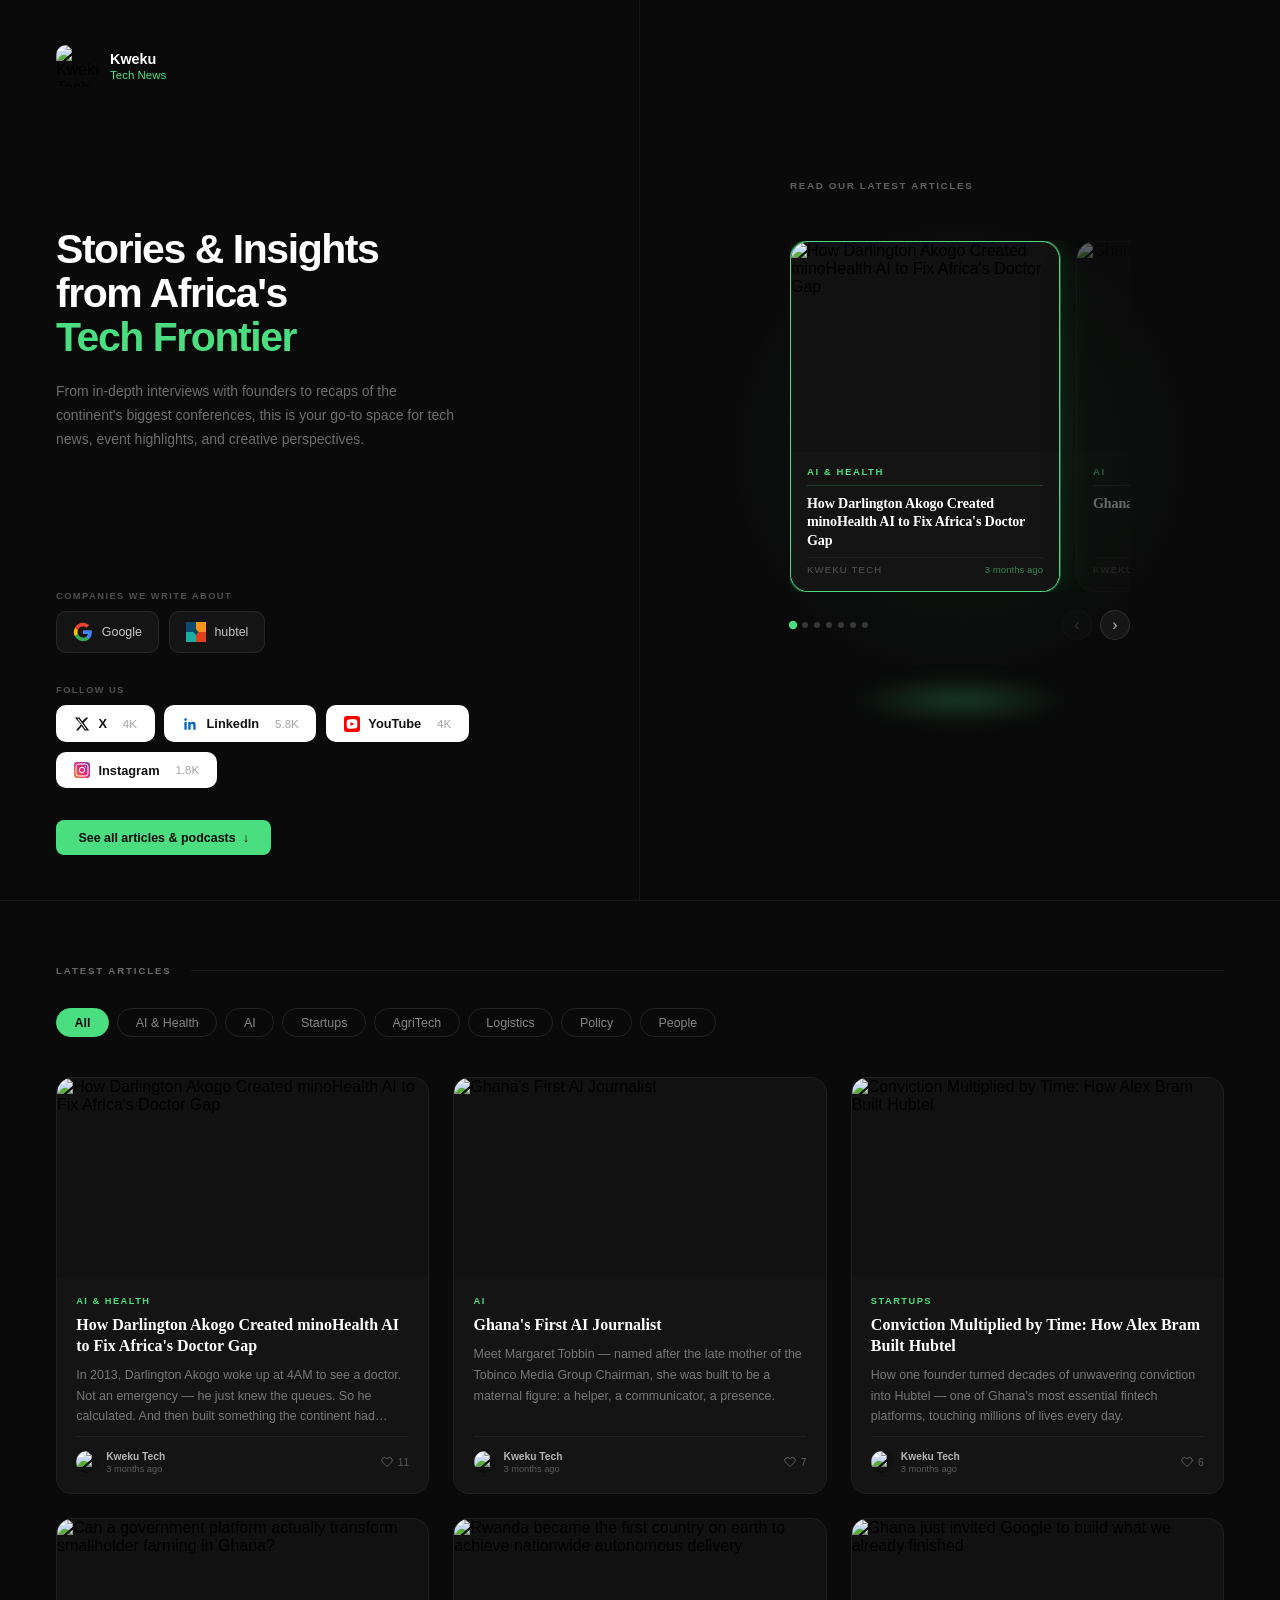
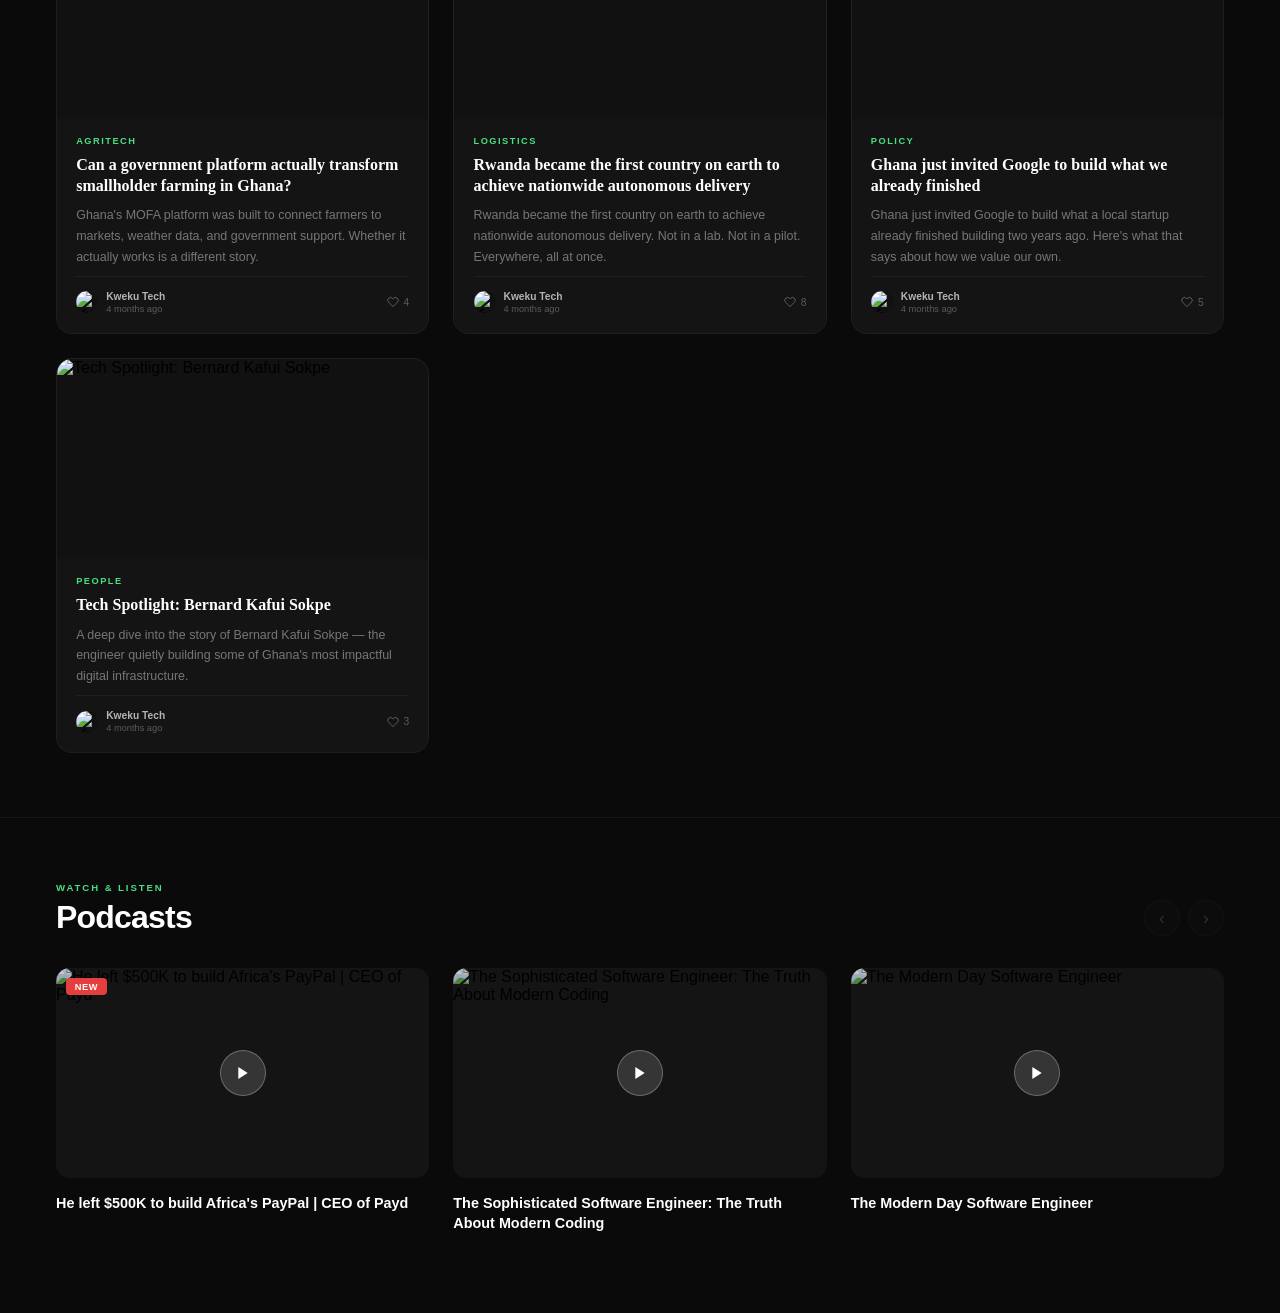
==== commit 40ff1060: "Replace site with books.html as new index Deleted index.html, app.js, styles.css, kt-logo.png and pr" ====
--- a/index.html
+++ b/index.html
@@ -3,522 +3,1015 @@
 <head>
   <meta charset="UTF-8" />
   <meta name="viewport" content="width=device-width, initial-scale=1.0" />
-  <meta name="referrer" content="no-referrer" />
-  <title>Kweku Tech — Articles</title>
-  <link rel="preconnect" href="https://fonts.googleapis.com" />
-  <link rel="preconnect" href="https://fonts.gstatic.com" crossorigin />
-  <link href="https://fonts.googleapis.com/css2?family=Inter:wght@400;500;600;700;800;900&display=swap" rel="stylesheet" />
-  <link rel="stylesheet" href="styles.css" />
+  <title>Kweku Tech</title>
+  <style>
+    *, *::before, *::after { margin: 0; padding: 0; box-sizing: border-box; }
+
+    :root { --green: #4ade80; }
+
+    body {
+      background: #0a0a0a;
+      display: flex;
+      flex-direction: column;
+      font-family: -apple-system, BlinkMacSystemFont, 'Segoe UI', sans-serif;
+      overflow-x: hidden;
+    }
+
+    /* ═══════════════════════════════════════════════
+       HERO ROW (LHS + RHS)
+    ═══════════════════════════════════════════════ */
+    .hero-row {
+      display: flex;
+      min-height: 100vh;
+    }
+
+    /* ── LEFT ─────────────────────────────────────── */
+    .lhs {
+      width: 50%;
+      min-height: 100vh;
+      padding: 2.8rem 3.5rem;
+      display: flex;
+      flex-direction: column;
+      gap: 2rem;
+      border-right: 1px solid rgba(255,255,255,0.05);
+      overflow-y: auto;
+    }
+
+    /* Logo */
+    .logo { display: flex; align-items: center; gap: 0.75rem; }
+
+    .logo-icon {
+      width: 42px; height: 42px;
+      border-radius: 10px;
+      overflow: hidden;
+      flex-shrink: 0;
+    }
+
+    .logo-icon img { width: 100%; height: 100%; object-fit: cover; display: block; }
+
+    .logo-words { display: flex; flex-direction: column; line-height: 1.25; }
+
+    .logo-name { font-size: 0.9rem; font-weight: 700; color: #fff; }
+    .logo-sub  { font-size: 0.72rem; color: var(--green); font-weight: 500; }
+
+    /* Hero */
+    .hero { flex: 1; display: flex; flex-direction: column; justify-content: center; }
+
+    .hero h1 {
+      font-size: clamp(2rem, 3.2vw, 3rem);
+      font-weight: 800;
+      line-height: 1.08;
+      letter-spacing: -0.035em;
+      color: #fff;
+      margin-bottom: 1.2rem;
+    }
+
+    .hero h1 .g { color: var(--green); }
+
+    .hero p {
+      font-size: 0.875rem;
+      line-height: 1.72;
+      color: rgba(255,255,255,0.4);
+      max-width: 400px;
+    }
+
+    /* Section blocks */
+    .section { display: flex; flex-direction: column; gap: 0.65rem; }
+
+    .section-label {
+      font-size: 0.58rem;
+      letter-spacing: 0.16em;
+      text-transform: uppercase;
+      color: rgba(255,255,255,0.28);
+      font-weight: 600;
+    }
+
+    /* Chips */
+    .chips { display: flex; flex-wrap: wrap; gap: 0.6rem; }
+
+    .chip {
+      display: inline-flex;
+      align-items: center;
+      gap: 0.55rem;
+      padding: 0.62rem 1rem;
+      background: #141414;
+      border: 1px solid rgba(255,255,255,0.08);
+      border-radius: 10px;
+      font-size: 0.78rem;
+      color: rgba(255,255,255,0.75);
+      font-weight: 500;
+      white-space: nowrap;
+    }
+
+    /* Socials */
+    .socials { display: flex; flex-wrap: wrap; gap: 0.6rem; }
+
+    .social-btn {
+      display: inline-flex;
+      align-items: center;
+      gap: 0.55rem;
+      padding: 0.65rem 1.1rem;
+      background: #fff;
+      border: none;
+      border-radius: 10px;
+      font-size: 0.8rem;
+      color: #111;
+      font-weight: 600;
+      text-decoration: none;
+      transition: transform 0.2s ease, box-shadow 0.2s ease;
+      white-space: nowrap;
+    }
+
+    .social-btn:hover { transform: translateY(-2px); box-shadow: 0 6px 20px rgba(0,0,0,0.22); }
+
+    .social-count { color: rgba(0,0,0,0.36); font-size: 0.72rem; font-weight: 500; }
+
+    /* CTA */
+    .cta {
+      display: inline-flex;
+      align-items: center;
+      gap: 0.5rem;
+      padding: 0.65rem 1.4rem;
+      border: none;
+      border-radius: 8px;
+      background: var(--green);
+      color: #0a0a0a;
+      font-size: 0.78rem;
+      font-weight: 700;
+      cursor: pointer;
+      align-self: flex-start;
+      transition: background 0.2s;
+      font-family: inherit;
+    }
+
+    .cta:hover { background: #3bc870; }
+
+    /* ── RIGHT ────────────────────────────────────── */
+    .rhs {
+      width: 50%;
+      min-height: 100vh;
+      display: flex;
+      flex-direction: column;
+      align-items: center;
+      justify-content: center;
+      position: relative;
+      overflow: hidden;
+    }
+
+    .rhs::before {
+      content: '';
+      position: absolute;
+      width: 480px; height: 480px;
+      background: radial-gradient(circle, rgba(74,222,128,0.09) 0%, transparent 68%);
+      border-radius: 50%;
+      pointer-events: none;
+    }
+
+    .scene {
+      display: flex;
+      flex-direction: column;
+      align-items: center;
+      position: relative;
+      gap: 0;
+      margin-top: 30px;
+    }
+
+    .book-float { animation: float 5s ease-in-out infinite; }
+
+    @keyframes float {
+      0%, 100% { transform: translateY(0px); }
+      50%       { transform: translateY(-20px); }
+    }
+
+    .carousel-heading {
+      font-size: 0.62rem;
+      letter-spacing: 0.16em;
+      text-transform: uppercase;
+      color: rgba(255,255,255,0.35);
+      font-weight: 600;
+      width: 340px;
+      margin-bottom: 20px;
+    }
+
+    .carousel-outer { position: relative; width: 340px; }
+    .carousel-viewport { overflow: hidden; width: 100%; }
+
+    .carousel-track {
+      display: flex;
+      gap: 16px;
+      width: max-content;
+      will-change: transform;
+      transition: transform 0.45s cubic-bezier(0.4, 0, 0.2, 1);
+    }
+
+    .card {
+      flex-shrink: 0;
+      width: 270px;
+      background: #111;
+      border-radius: 18px;
+      border: 1.5px solid rgba(255,255,255,0.07);
+      overflow: hidden;
+      cursor: pointer;
+      opacity: 0.38;
+      transition: border-color 0.35s ease, box-shadow 0.35s ease, opacity 0.35s ease;
+      box-shadow: 0 16px 40px rgba(0,0,0,0.4);
+      display: flex;
+      flex-direction: column;
+    }
+
+    .card.active {
+      opacity: 1;
+      border-color: var(--green);
+      box-shadow:
+        0 0 0 1px rgba(74,222,128,0.38),
+        0 0 36px rgba(74,222,128,0.18),
+        0 20px 60px rgba(0,0,0,0.55);
+    }
+
+    .cover-img-wrap { height: 210px; overflow: hidden; position: relative; }
+
+    .cover-img-wrap img {
+      width: 100%; height: 100%;
+      object-fit: cover; object-position: center top;
+      display: block;
+    }
+
+    .cover-body {
+      flex: 1;
+      padding: 14px 16px 16px;
+      display: flex;
+      flex-direction: column;
+      gap: 8px;
+      background: #141414;
+    }
+
+    .cover-cat {
+      font-size: 0.6rem;
+      letter-spacing: 0.16em;
+      text-transform: uppercase;
+      color: var(--green);
+      font-weight: 700;
+      border-bottom: 1px solid rgba(74,222,128,0.2);
+      padding-bottom: 8px;
+    }
+
+    .cover-title {
+      font-size: 0.88rem;
+      font-weight: 800;
+      line-height: 1.3;
+      letter-spacing: -0.01em;
+      color: #fff;
+      font-family: Georgia, serif;
+    }
+
+    .cover-foot {
+      display: flex;
+      justify-content: space-between;
+      align-items: center;
+      padding-top: 6px;
+      border-top: 1px solid rgba(255,255,255,0.05);
+      margin-top: auto;
+    }
+
+    .cover-pub { font-size: 0.6rem; letter-spacing: 0.12em; text-transform: uppercase; color: rgba(255,255,255,0.28); }
+    .cover-num { font-size: 0.6rem; color: rgba(74,222,128,0.55); }
+
+    .carousel-nav {
+      display: flex;
+      align-items: center;
+      justify-content: space-between;
+      width: 340px;
+      margin-top: 18px;
+    }
+
+    .dots { display: flex; gap: 6px; align-items: center; }
+
+    .dot {
+      width: 6px; height: 6px;
+      border-radius: 50%;
+      background: rgba(255,255,255,0.18);
+      border: none;
+      cursor: pointer;
+      padding: 0;
+      transition: background 0.25s, transform 0.25s;
+    }
+
+    .dot.active { background: var(--green); transform: scale(1.4); }
+
+    .arrows { display: flex; gap: 8px; }
+
+    .arrow-btn {
+      width: 30px; height: 30px;
+      border-radius: 50%;
+      background: rgba(255,255,255,0.05);
+      border: 1px solid rgba(255,255,255,0.1);
+      color: rgba(255,255,255,0.65);
+      cursor: pointer;
+      display: flex;
+      align-items: center;
+      justify-content: center;
+      font-size: 1rem;
+      line-height: 1;
+      transition: background 0.2s, border-color 0.2s, color 0.2s;
+    }
+
+    .arrow-btn:hover:not(:disabled) {
+      background: rgba(74,222,128,0.1);
+      border-color: var(--green);
+      color: var(--green);
+    }
+
+    .arrow-btn:disabled { opacity: 0.22; cursor: not-allowed; }
+
+    .book-glow {
+      width: 220px; height: 40px;
+      margin-top: 40px;
+      background: radial-gradient(ellipse at center, rgba(74,222,128,0.3) 0%, transparent 70%);
+      filter: blur(10px);
+      animation: glow-pulse 5s ease-in-out infinite;
+    }
+
+    @keyframes glow-pulse {
+      0%, 100% { transform: scaleX(1);    opacity: 1; }
+      50%       { transform: scaleX(0.6);  opacity: 0.3; }
+    }
+
+    /* ═══════════════════════════════════════════════
+       LATEST ARTICLES SECTION
+    ═══════════════════════════════════════════════ */
+    .articles-section {
+      padding: 4rem 3.5rem;
+      border-top: 1px solid rgba(255,255,255,0.05);
+    }
+
+    .sec-header {
+      display: flex;
+      align-items: center;
+      gap: 1.2rem;
+      margin-bottom: 2rem;
+    }
+
+    .sec-header-title {
+      font-size: 0.6rem;
+      letter-spacing: 0.2em;
+      text-transform: uppercase;
+      color: rgba(255,255,255,0.38);
+      font-weight: 600;
+      white-space: nowrap;
+    }
+
+    .sec-divider {
+      flex: 1;
+      height: 1px;
+      background: rgba(255,255,255,0.07);
+    }
+
+    /* Filter pills */
+    .filters {
+      display: flex;
+      gap: 0.5rem;
+      flex-wrap: wrap;
+      margin-bottom: 2.5rem;
+    }
+
+    .filter-pill {
+      padding: 0.42rem 1.1rem;
+      border-radius: 999px;
+      font-size: 0.78rem;
+      font-weight: 500;
+      cursor: pointer;
+      border: 1px solid rgba(255,255,255,0.1);
+      background: transparent;
+      color: rgba(255,255,255,0.5);
+      font-family: inherit;
+      transition: background 0.18s, color 0.18s, border-color 0.18s;
+    }
+
+    .filter-pill.active {
+      background: var(--green);
+      color: #0a0a0a;
+      border-color: var(--green);
+      font-weight: 700;
+    }
+
+    .filter-pill:not(.active):hover {
+      background: rgba(255,255,255,0.06);
+      color: rgba(255,255,255,0.8);
+    }
+
+    /* Article grid */
+    .articles-grid {
+      display: grid;
+      grid-template-columns: repeat(3, 1fr);
+      gap: 1.5rem;
+    }
+
+    .art-card {
+      background: #111;
+      border-radius: 16px;
+      overflow: hidden;
+      border: 1px solid rgba(255,255,255,0.06);
+      cursor: pointer;
+      transition: transform 0.22s, border-color 0.22s, box-shadow 0.22s;
+      display: flex;
+      flex-direction: column;
+      text-decoration: none;
+    }
+
+    .art-card:hover {
+      transform: translateY(-4px);
+      border-color: rgba(74,222,128,0.28);
+      box-shadow: 0 16px 48px rgba(0,0,0,0.45), 0 0 24px rgba(74,222,128,0.07);
+    }
+
+    .art-card[hidden] { display: none; }
+
+    .art-img-wrap { height: 200px; overflow: hidden; }
+
+    .art-img-wrap img {
+      width: 100%; height: 100%;
+      object-fit: cover; object-position: center top;
+      display: block;
+      transition: transform 0.3s;
+    }
+
+    .art-card:hover .art-img-wrap img { transform: scale(1.04); }
+
+    .art-card-body {
+      flex: 1;
+      padding: 1.1rem 1.2rem;
+      display: flex;
+      flex-direction: column;
+      gap: 0.55rem;
+      background: #141414;
+    }
+
+    .art-cat {
+      font-size: 0.58rem;
+      letter-spacing: 0.16em;
+      text-transform: uppercase;
+      color: var(--green);
+      font-weight: 700;
+    }
+
+    .art-title {
+      font-size: 1rem;
+      font-weight: 800;
+      line-height: 1.3;
+      color: #fff;
+      font-family: Georgia, serif;
+    }
+
+    .art-excerpt {
+      font-size: 0.78rem;
+      line-height: 1.65;
+      color: rgba(255,255,255,0.42);
+      display: -webkit-box;
+      -webkit-line-clamp: 3;
+      line-clamp: 3;
+      -webkit-box-orient: vertical;
+      overflow: hidden;
+    }
+
+    .art-foot {
+      display: flex;
+      justify-content: space-between;
+      align-items: center;
+      margin-top: auto;
+      padding-top: 0.8rem;
+      border-top: 1px solid rgba(255,255,255,0.05);
+    }
+
+    .art-author {
+      display: flex;
+      align-items: center;
+      gap: 0.5rem;
+    }
+
+    .art-author-icon {
+      width: 22px; height: 22px;
+      border-radius: 50%;
+      overflow: hidden;
+      background: #111;
+      flex-shrink: 0;
+    }
+
+    .art-author-icon img { width: 100%; height: 100%; object-fit: cover; display: block; }
+
+    .art-author-meta { display: flex; flex-direction: column; line-height: 1.3; }
+
+    .art-author-name { font-size: 0.64rem; font-weight: 600; color: rgba(255,255,255,0.68); }
+    .art-author-date { font-size: 0.58rem; color: rgba(255,255,255,0.3); }
+
+    .art-likes {
+      display: flex;
+      align-items: center;
+      gap: 0.3rem;
+      font-size: 0.64rem;
+      color: rgba(255,255,255,0.3);
+    }
+
+    /* ═══════════════════════════════════════════════
+       PODCASTS SECTION
+    ═══════════════════════════════════════════════ */
+    .podcasts-section {
+      padding: 4rem 3.5rem 5rem;
+      border-top: 1px solid rgba(255,255,255,0.05);
+    }
+
+    .podcasts-header {
+      display: flex;
+      justify-content: space-between;
+      align-items: flex-end;
+      margin-bottom: 2rem;
+    }
+
+    .pod-watch-label {
+      font-size: 0.6rem;
+      letter-spacing: 0.2em;
+      text-transform: uppercase;
+      color: var(--green);
+      font-weight: 700;
+      margin-bottom: 0.4rem;
+    }
+
+    .pod-section-title {
+      font-size: 2rem;
+      font-weight: 800;
+      color: #fff;
+      letter-spacing: -0.025em;
+    }
+
+    .pod-arrows { display: flex; gap: 0.5rem; }
+
+    /* Reuse .arrow-btn but make these slightly larger */
+    .pod-arrow {
+      width: 36px; height: 36px;
+      border-radius: 50%;
+      background: rgba(255,255,255,0.05);
+      border: 1px solid rgba(255,255,255,0.1);
+      color: rgba(255,255,255,0.65);
+      cursor: pointer;
+      display: flex;
+      align-items: center;
+      justify-content: center;
+      font-size: 1.1rem;
+      line-height: 1;
+      transition: background 0.2s, border-color 0.2s, color 0.2s;
+    }
+
+    .pod-arrow:hover:not(:disabled) {
+      background: rgba(74,222,128,0.1);
+      border-color: var(--green);
+      color: var(--green);
+    }
+
+    .pod-arrow:disabled { opacity: 0.22; cursor: not-allowed; }
+
+    .podcasts-grid {
+      display: grid;
+      grid-template-columns: repeat(3, 1fr);
+      gap: 1.5rem;
+    }
+
+    .pod-card {
+      cursor: pointer;
+      text-decoration: none;
+      color: inherit;
+      display: block;
+    }
+
+    .pod-thumb-wrap {
+      position: relative;
+      border-radius: 14px;
+      overflow: hidden;
+      aspect-ratio: 16/9;
+      background: #1a1a1a;
+      margin-bottom: 0.9rem;
+    }
+
+    .pod-thumb {
+      width: 100%; height: 100%;
+      object-fit: cover;
+      display: block;
+      transition: transform 0.3s;
+    }
+
+    .pod-card:hover .pod-thumb { transform: scale(1.03); }
+
+    .pod-overlay {
+      position: absolute;
+      inset: 0;
+      display: flex;
+      align-items: center;
+      justify-content: center;
+      background: rgba(0,0,0,0.22);
+    }
+
+    .pod-play-btn {
+      width: 46px; height: 46px;
+      border-radius: 50%;
+      background: rgba(255,255,255,0.14);
+      backdrop-filter: blur(6px);
+      border: 1.5px solid rgba(255,255,255,0.28);
+      display: flex;
+      align-items: center;
+      justify-content: center;
+      transition: background 0.2s, border-color 0.2s, transform 0.2s;
+    }
+
+    .pod-card:hover .pod-play-btn {
+      background: rgba(74,222,128,0.22);
+      border-color: var(--green);
+      transform: scale(1.12);
+    }
+
+    .pod-new-badge {
+      position: absolute;
+      top: 10px; left: 10px;
+      background: #e53e3e;
+      color: #fff;
+      font-size: 0.58rem;
+      font-weight: 800;
+      letter-spacing: 0.06em;
+      padding: 0.2rem 0.55rem;
+      border-radius: 4px;
+      text-transform: uppercase;
+    }
+
+    .pod-title {
+      font-size: 0.9rem;
+      font-weight: 700;
+      color: #fff;
+      line-height: 1.4;
+    }
+
+    /* ═══════════════════════════════════════════════
+       MOBILE
+    ═══════════════════════════════════════════════ */
+    @media (max-width: 768px) {
+      .hero-row { flex-direction: column; align-items: stretch; }
+
+      .lhs { display: contents; }
+
+      .logo           { order: 1; padding: 1.8rem 1.5rem 0; }
+      .hero           { order: 2; padding: 0 1.5rem; flex: none; }
+      .hero p         { display: none; }
+      .cta            { order: 3; margin: 0.5rem 1.5rem 0; align-self: flex-start; }
+      .rhs            { order: 4; width: 100%; min-height: auto; padding: 2.5rem 0 1rem; }
+      .section-companies { order: 5; padding: 0 1.5rem; }
+      .section-socials   { order: 6; padding: 0 1.5rem 2.5rem; margin-top: 1.8rem; }
+
+      .carousel-heading { width: 90vw; }
+      .carousel-outer, .carousel-nav { width: min(340px, 90vw); }
+
+      .articles-section,
+      .podcasts-section { padding: 2.5rem 1.5rem; }
+
+      .articles-grid { grid-template-columns: 1fr; }
+      .podcasts-grid { grid-template-columns: 1fr; }
+    }
+
+    @media (min-width: 769px) and (max-width: 1024px) {
+      .articles-grid { grid-template-columns: repeat(2, 1fr); }
+      .podcasts-grid { grid-template-columns: repeat(2, 1fr); }
+    }
+  </style>
 </head>
 <body>
 
-  <!-- ══════════════════ HERO ══════════════════ -->
-  <section class="hero" id="hero">
-
-    <!-- Left column -->
-    <div class="hero-left">
-
-      <!-- Logo wordmark -->
-      <div class="wordmark">
-        <div class="logo-icon" aria-hidden="true">
-          <img src="kt-logo.png" alt="Kweku Tech" />
-        </div>
-        <div class="wordmark-text">
-          <span class="wordmark-kweku">Kweku</span>
-          <span class="wordmark-tech">Tech News</span>
+  <!-- ══════════════════════════════════════════════
+       HERO ROW
+  ══════════════════════════════════════════════ -->
+  <div class="hero-row">
+
+    <!-- LEFT -->
+    <div class="lhs">
+
+      <div class="logo">
+        <div class="logo-icon"><img src="kt-logo.png" alt="Kweku Tech"></div>
+        <div class="logo-words">
+          <span class="logo-name">Kweku</span>
+          <span class="logo-sub">Tech News</span>
         </div>
       </div>
 
-      <!-- Hero copy -->
-      <div class="hero-copy">
-        <h1 class="hero-headline">
-          Stories &amp; Insights<br>from Africa's<br>
-          <span class="headline-green">Tech Frontier</span>
+      <div class="hero">
+        <h1>
+          Stories &amp; Insights<br>
+          from Africa's<br>
+          <span class="g">Tech Frontier</span>
         </h1>
-        <p class="hero-desc">
-          From in-depth interviews with founders to recaps of the continent's biggest conferences,
-          this is your go-to space for tech news, event highlights, and creative perspectives.
-        </p>
-
-        <!-- Social proof logos -->
-        <div class="hero-logos">
-
-          <!-- Group 1: companies with written stories -->
-          <div class="hero-logos-group">
-            <span class="hero-logos-label">Companies we write about</span>
-            <div class="hero-logos-row">
-
-              <!-- Google -->
-              <div class="hero-logo-chip">
-                <svg width="15" height="15" viewBox="0 0 48 48">
-                  <path fill="#EA4335" d="M24 9.5c3.54 0 6.71 1.22 9.21 3.6l6.85-6.85C35.9 2.38 30.47 0 24 0 14.62 0 6.51 5.38 2.56 13.22l7.98 6.19C12.43 13.08 17.74 9.5 24 9.5z"/>
-                  <path fill="#4285F4" d="M46.98 24.55c0-1.57-.15-3.09-.38-4.55H24v9.02h12.94c-.58 2.96-2.26 5.48-4.78 7.18l7.73 6c4.51-4.18 7.09-10.36 7.09-17.65z"/>
-                  <path fill="#FBBC05" d="M10.53 28.59c-.48-1.45-.76-2.99-.76-4.59s.27-3.14.76-4.59l-7.98-6.19C.92 16.46 0 20.12 0 24c0 3.88.92 7.54 2.56 10.78l7.97-6.19z"/>
-                  <path fill="#34A853" d="M24 48c6.48 0 11.93-2.13 15.89-5.81l-7.73-6c-2.18 1.48-4.97 2.31-8.16 2.31-6.26 0-11.57-3.59-13.46-8.91l-7.98 6.19C6.51 42.62 14.62 48 24 48z"/>
-                </svg>
-                <span>Google</span>
-              </div>
-
-              <!-- Hubtel -->
-              <div class="hero-logo-chip">
-                <svg width="20" height="16" viewBox="0 0 20 16" fill="none">
-                  <polygon points="0,0 10,8 0,8"  fill="#1b2d5f"/>
-                  <polygon points="0,8 10,8 0,16" fill="#3cb9b0"/>
-                  <polygon points="20,0 10,8 20,8" fill="#f5922f"/>
-                  <polygon points="20,8 10,8 20,16" fill="#e05f3e"/>
-                </svg>
-                <span>hubtel</span>
-              </div>
-
-            </div>
+        <p>From in-depth interviews with founders to recaps of the continent's biggest conferences, this is your go-to space for tech news, event highlights, and creative perspectives.</p>
+      </div>
+
+      <div class="section section-companies">
+        <div class="section-label">Companies we write about</div>
+        <div class="chips">
+          <div class="chip">
+            <svg width="20" height="20" viewBox="0 0 24 24" xmlns="http://www.w3.org/2000/svg">
+              <path d="M22.56 12.25c0-.78-.07-1.53-.2-2.25H12v4.26h5.92c-.26 1.37-1.04 2.53-2.21 3.31v2.77h3.57c2.08-1.92 3.28-4.74 3.28-8.09z" fill="#4285F4"/>
+              <path d="M12 23c2.97 0 5.46-.98 7.28-2.66l-3.57-2.77c-.98.66-2.23 1.06-3.71 1.06-2.86 0-5.29-1.93-6.16-4.53H2.18v2.84C3.99 20.53 7.7 23 12 23z" fill="#34A853"/>
+              <path d="M5.84 14.09c-.22-.66-.35-1.36-.35-2.09s.13-1.43.35-2.09V7.07H2.18C1.43 8.55 1 10.22 1 12s.43 3.45 1.18 4.93l3.66-2.84z" fill="#FBBC05"/>
+              <path d="M12 5.38c1.62 0 3.06.56 4.21 1.64l3.15-3.15C17.45 2.09 14.97 1 12 1 7.7 1 3.99 3.47 2.18 7.07l3.66 2.84c.87-2.6 3.3-4.53 6.16-4.53z" fill="#EA4335"/>
+            </svg>
+            Google
           </div>
-
-          <!-- Group 2: community partners -->
-          <div class="hero-logos-group">
-            <span class="hero-logos-label">Partners</span>
-            <div class="hero-logos-row">
-
-              <div class="hero-logo-chip"><span class="chip-devcongress">dev:congress{};</span></div>
-
-              <div class="hero-logo-chip">
-                <svg width="11" height="13" viewBox="0 0 11 13" fill="none">
-                  <path d="M5.5 0L11 3.25V9.75L5.5 13L0 9.75V3.25L5.5 0Z" fill="#1a3a5c"/>
-                  <path d="M5.5 3L8 4.5V7.5L5.5 9L3 7.5V4.5L5.5 3Z" fill="#fff" opacity=".6"/>
-                </svg>
-                <span>AyaHQ</span>
-              </div>
-
-              <div class="hero-logo-chip chip-bpd"><span>Black Python Devs</span></div>
-
-              <div class="hero-logo-chip"><span class="chip-amid">AMID</span><span class="chip-amid-sub">&nbsp;Africa</span></div>
-
-              <div class="hero-logo-chip"><span class="chip-bba">BBA</span><span class="chip-sub">&nbsp;Ghana</span></div>
-
-              <div class="hero-logo-chip"><span class="chip-defi">DeFi</span><span class="chip-sub">&nbsp;Africa</span></div>
-
-              <div class="hero-logo-chip"><span class="chip-div">&lt;D∀V/&gt;</span></div>
-
-            </div>
-          </div>
-
-          <!-- Follow Us -->
-          <div class="hero-logos-group">
-            <span class="hero-logos-label">Follow us</span>
-            <div class="hero-logos-row">
-
-              <a class="follow-chip" href="https://x.com/kwekutech" target="_blank" rel="noopener">
-                <svg width="14" height="14" viewBox="0 0 24 24" fill="currentColor">
-                  <path d="M18.244 2.25h3.308l-7.227 8.26 8.502 11.24H16.17l-4.714-6.231-5.401 6.231H2.74l7.73-8.835L1.254 2.25H8.08l4.259 5.632L18.244 2.25zm-1.161 17.52h1.833L7.084 4.126H5.117z"/>
-                </svg>
-                <span class="follow-name">X</span>
-                <span class="follow-count">4K</span>
-              </a>
-
-              <a class="follow-chip" href="https://www.linkedin.com/company/kwekutech?originalSubdomain=gh" target="_blank" rel="noopener">
-                <svg width="14" height="14" viewBox="0 0 24 24" fill="#0A66C2">
-                  <path d="M20.447 20.452h-3.554v-5.569c0-1.328-.027-3.037-1.852-3.037-1.853 0-2.136 1.445-2.136 2.939v5.667H9.351V9h3.414v1.561h.046c.477-.9 1.637-1.85 3.37-1.85 3.601 0 4.267 2.37 4.267 5.455v6.286zM5.337 7.433c-1.144 0-2.063-.926-2.063-2.065 0-1.138.92-2.063 2.063-2.063 1.14 0 2.064.925 2.064 2.063 0 1.139-.925 2.065-2.064 2.065zm1.782 13.019H3.555V9h3.564v11.452zM22.225 0H1.771C.792 0 0 .774 0 1.729v20.542C0 23.227.792 24 1.771 24h20.451C23.2 24 24 23.227 24 22.271V1.729C24 .774 23.2 0 22.222 0h.003z"/>
-                </svg>
-                <span class="follow-name">LinkedIn</span>
-                <span class="follow-count">5.8K</span>
-              </a>
-
-              <a class="follow-chip" href="https://www.youtube.com/@KwekuTech" target="_blank" rel="noopener">
-                <svg width="16" height="12" viewBox="0 0 24 17" fill="none">
-                  <path d="M23.495 2.8A3.016 3.016 0 0 0 21.38.67C19.505 0 12 0 12 0S4.495 0 2.62.67A3.016 3.016 0 0 0 .505 2.8C0 4.685 0 8.5 0 8.5s0 3.815.505 5.7A3.016 3.016 0 0 0 2.62 16.33C4.495 17 12 17 12 17s7.505 0 9.38-.67a3.016 3.016 0 0 0 2.115-2.13C24 12.315 24 8.5 24 8.5s0-3.815-.505-5.7z" fill="#FF0000"/>
-                  <path d="M9.545 12.09L15.818 8.5 9.545 4.91v7.18z" fill="white"/>
-                </svg>
-                <span class="follow-name">YouTube</span>
-                <span class="follow-count">4K</span>
-              </a>
-
-              <a class="follow-chip" href="https://www.instagram.com/kweku_tech/" target="_blank" rel="noopener">
-                <svg width="14" height="14" viewBox="0 0 24 24" fill="none">
-                  <defs>
-                    <linearGradient id="ig-grad" x1="0%" y1="100%" x2="100%" y2="0%">
-                      <stop offset="0%" stop-color="#f09433"/>
-                      <stop offset="25%" stop-color="#e6683c"/>
-                      <stop offset="50%" stop-color="#dc2743"/>
-                      <stop offset="75%" stop-color="#cc2366"/>
-                      <stop offset="100%" stop-color="#bc1888"/>
-                    </linearGradient>
-                  </defs>
-                  <rect x="2" y="2" width="20" height="20" rx="5" stroke="url(#ig-grad)" stroke-width="2"/>
-                  <circle cx="12" cy="12" r="5" stroke="url(#ig-grad)" stroke-width="2"/>
-                  <circle cx="17.5" cy="6.5" r="1.2" fill="#dc2743"/>
-                </svg>
-                <span class="follow-name">Instagram</span>
-                <span class="follow-count">1.8K</span>
-              </a>
-
-            </div>
-          </div>
-
-        </div>
-      </div>
-
-      <!-- CTA -->
-      <button class="hero-cta" id="see-all-btn">
-        <span class="cta-desktop">See all articles &amp; podcasts</span>
-        <span class="cta-mobile">Read articles below</span>
-        <svg width="14" height="14" viewBox="0 0 14 14" fill="none">
-          <path d="M7 2L7 12M7 12L3 8M7 12L11 8" stroke="currentColor" stroke-width="1.8" stroke-linecap="round" stroke-linejoin="round"/>
-        </svg>
-      </button>
-
-    </div>
-
-    <!-- View toggle FAB — floats on the divider between columns -->
-    <button class="carousel-toggle-fab" id="view-toggle" aria-label="Toggle carousel view">
-      <!-- Monitor icon: shown in single-view mode (represents current carousel state) -->
-      <svg class="icon-grid" width="30" height="30" viewBox="0 0 24 24" fill="none">
-        <rect x="2" y="2" width="20" height="20" rx="4.5" stroke="currentColor" stroke-width="1.7"/>
-        <rect x="5" y="5" width="14" height="10" rx="2" stroke="currentColor" stroke-width="1.5"/>
-        <circle cx="8.5"  cy="18.5" r="1.5" fill="currentColor"/>
-        <circle cx="12"   cy="18.5" r="1.5" fill="currentColor"/>
-        <circle cx="15.5" cy="18.5" r="1.5" fill="currentColor"/>
-      </svg>
-      <!-- Grid icon: shown in multiview mode (represents current grid state) -->
-      <svg class="icon-single" width="28" height="28" viewBox="0 0 22 22" fill="none">
-        <rect x="1"    y="1"    width="8.5" height="8.5" rx="1.8" stroke="currentColor" stroke-width="1.5"/>
-        <rect x="12.5" y="1"    width="8.5" height="8.5" rx="1.8" stroke="currentColor" stroke-width="1.5"/>
-        <rect x="1"    y="12.5" width="8.5" height="8.5" rx="1.8" stroke="currentColor" stroke-width="1.5"/>
-        <rect x="12.5" y="12.5" width="8.5" height="8.5" rx="1.8" stroke="currentColor" stroke-width="1.5"/>
-      </svg>
-    </button>
-    <span class="fab-label">Click Above</span>
-
-    <!-- Right column — carousel -->
-    <div class="hero-right">
-
-      <div class="carousel-wrap">
-        <!-- Cards viewport -->
-        <div class="carousel-viewport" id="carousel-viewport">
-          <div class="carousel-track" id="carousel-track">
-            <!-- Injected by JS -->
-          </div>
-        </div>
-
-        <!-- Controls row -->
-        <div class="carousel-controls">
-          <div class="carousel-dots" id="carousel-dots"></div>
-          <div class="carousel-arrows">
-            <button class="arrow-btn" id="prev-btn" aria-label="Previous">
-              <svg width="16" height="16" viewBox="0 0 16 16" fill="none">
-                <path d="M10 3L5 8L10 13" stroke="currentColor" stroke-width="1.8" stroke-linecap="round" stroke-linejoin="round"/>
-              </svg>
-            </button>
-            <button class="arrow-btn" id="next-btn" aria-label="Next">
-              <svg width="16" height="16" viewBox="0 0 16 16" fill="none">
-                <path d="M6 3L11 8L6 13" stroke="currentColor" stroke-width="1.8" stroke-linecap="round" stroke-linejoin="round"/>
-              </svg>
-            </button>
+          <div class="chip">
+            <svg width="20" height="20" viewBox="0 0 48 48" xmlns="http://www.w3.org/2000/svg">
+              <path d="M0,0 L24,0 L24,18 L18,24 L0,24 Z" fill="#0B4C6E"/>
+              <path d="M24,0 L48,0 L48,24 L30,24 L24,18 Z" fill="#F7941D"/>
+              <path d="M30,24 L48,24 L48,48 L24,48 L24,30 Z" fill="#E04020"/>
+              <path d="M0,24 L18,24 L24,30 L24,48 L0,48 Z" fill="#18AFA0"/>
+              <path d="M18,24 L24,18 L30,24 L24,30 Z" fill="#0B4C6E"/>
+            </svg>
+            hubtel
           </div>
         </div>
       </div>
 
+      <div class="section section-socials">
+        <div class="section-label">Follow us</div>
+        <div class="socials">
+          <a class="social-btn" href="https://x.com/kwekutech" target="_blank" rel="noopener">
+            <svg width="16" height="16" viewBox="0 0 24 24" fill="currentColor"><path d="M18.244 2.25h3.308l-7.227 8.26 8.502 11.24H16.17l-4.714-6.231-5.401 6.231H2.74l7.73-8.835L1.254 2.25H8.08l4.259 5.632L18.244 2.25zm-1.161 17.52h1.833L7.084 4.126H5.117z"/></svg>
+            X &nbsp;<span class="social-count">4K</span>
+          </a>
+          <a class="social-btn" href="https://www.linkedin.com/company/kwekutech" target="_blank" rel="noopener">
+            <svg width="16" height="16" viewBox="0 0 24 24" fill="none"><rect width="24" height="24" rx="4" fill="#0A66C2"/><path d="M20.45 20.45h-3.55v-5.57c0-1.33-.03-3.04-1.85-3.04-1.85 0-2.14 1.45-2.14 2.94v5.67H9.35V9h3.41v1.56h.05c.48-.9 1.64-1.85 3.37-1.85 3.6 0 4.27 2.37 4.27 5.46v6.28zM5.34 7.43C4.19 7.43 3.27 6.5 3.27 5.37c0-1.14.92-2.06 2.07-2.06 1.14 0 2.06.92 2.06 2.06 0 1.14-.93 2.06-2.06 2.06zm1.78 13.02H3.56V9h3.56v11.45zM22.22 0H1.77C.79 0 0 .77 0 1.73v20.54C0 23.23.79 24 1.77 24h20.45C23.2 24 24 23.23 24 22.27V1.73C24 .77 23.2 0 22.22 0z" fill="white"/></svg>
+            LinkedIn &nbsp;<span class="social-count">5.8K</span>
+          </a>
+          <a class="social-btn" href="https://www.youtube.com/@kwekutech" target="_blank" rel="noopener">
+            <svg width="16" height="16" viewBox="0 0 24 24" fill="none"><rect width="24" height="24" rx="4" fill="#FF0000"/><path d="M19.59 7.08A2.42 2.42 0 0 0 17.9 5.4C16.43 5 12 5 12 5s-4.43 0-5.9.46A2.42 2.42 0 0 0 4.41 7.1 25.37 25.37 0 0 0 4 12a25.37 25.37 0 0 0 .41 4.92A2.42 2.42 0 0 0 6.1 18.6C7.57 19 12 19 12 19s4.43 0 5.9-.46a2.42 2.42 0 0 0 1.69-1.67A25.37 25.37 0 0 0 20 12a25.37 25.37 0 0 0-.41-4.92z" fill="white"/><polygon points="9.75,15.02 15.5,12 9.75,8.98" fill="#FF0000"/></svg>
+            YouTube &nbsp;<span class="social-count">4K</span>
+          </a>
+          <a class="social-btn" href="https://www.instagram.com/kweku_tech/" target="_blank" rel="noopener">
+            <svg width="16" height="16" viewBox="0 0 24 24" fill="none"><defs><linearGradient id="ig2" x1="0%" y1="100%" x2="100%" y2="0%"><stop offset="0%" stop-color="#F58529"/><stop offset="50%" stop-color="#DD2A7B"/><stop offset="100%" stop-color="#8134AF"/></linearGradient></defs><rect width="24" height="24" rx="5" fill="url(#ig2)"/><rect x="3" y="3" width="18" height="18" rx="4" stroke="white" stroke-width="1.5" fill="none"/><circle cx="12" cy="12" r="4" stroke="white" stroke-width="1.5" fill="none"/><circle cx="17" cy="7" r="1" fill="white"/></svg>
+            Instagram &nbsp;<span class="social-count">1.8K</span>
+          </a>
+        </div>
+      </div>
+
+      <button class="cta">See all articles &amp; podcasts &nbsp;&darr;</button>
+
     </div>
-  </section>
-
-  <!-- ══════════════════ MOBILE LOGOS (hidden on desktop) ══════════════════ -->
-  <div class="mobile-logos-block">
-    <div class="container">
-
-      <div class="hero-logos-group">
-        <span class="hero-logos-label">Companies we write about</span>
-        <div class="hero-logos-row">
-          <div class="hero-logo-chip">
-            <svg width="15" height="15" viewBox="0 0 48 48">
-              <path fill="#EA4335" d="M24 9.5c3.54 0 6.71 1.22 9.21 3.6l6.85-6.85C35.9 2.38 30.47 0 24 0 14.62 0 6.51 5.38 2.56 13.22l7.98 6.19C12.43 13.08 17.74 9.5 24 9.5z"/>
-              <path fill="#4285F4" d="M46.98 24.55c0-1.57-.15-3.09-.38-4.55H24v9.02h12.94c-.58 2.96-2.26 5.48-4.78 7.18l7.73 6c4.51-4.18 7.09-10.36 7.09-17.65z"/>
-              <path fill="#FBBC05" d="M10.53 28.59c-.48-1.45-.76-2.99-.76-4.59s.27-3.14.76-4.59l-7.98-6.19C.92 16.46 0 20.12 0 24c0 3.88.92 7.54 2.56 10.78l7.97-6.19z"/>
-              <path fill="#34A853" d="M24 48c6.48 0 11.93-2.13 15.89-5.81l-7.73-6c-2.18 1.48-4.97 2.31-8.16 2.31-6.26 0-11.57-3.59-13.46-8.91l-7.98 6.19C6.51 42.62 14.62 48 24 48z"/>
-            </svg>
-            <span>Google</span>
-          </div>
-          <div class="hero-logo-chip">
-            <svg width="20" height="16" viewBox="0 0 20 16" fill="none">
-              <polygon points="0,0 10,8 0,8"  fill="#1b2d5f"/>
-              <polygon points="0,8 10,8 0,16" fill="#3cb9b0"/>
-              <polygon points="20,0 10,8 20,8" fill="#f5922f"/>
-              <polygon points="20,8 10,8 20,16" fill="#e05f3e"/>
-            </svg>
-            <span>hubtel</span>
+
+    <!-- RIGHT -->
+    <div class="rhs">
+      <p class="carousel-heading">Read our latest articles</p>
+      <div class="scene">
+        <div class="book-float">
+          <div class="carousel-outer">
+            <div class="carousel-viewport">
+              <div class="carousel-track" id="track"></div>
+            </div>
           </div>
         </div>
+        <div class="carousel-nav">
+          <div class="dots" id="dots"></div>
+          <div class="arrows">
+            <button class="arrow-btn" id="prev" disabled>&#8249;</button>
+            <button class="arrow-btn" id="next">&#8250;</button>
+          </div>
+        </div>
+        <div class="book-glow"></div>
       </div>
-
-      <div class="hero-logos-group">
-        <span class="hero-logos-label">Partners</span>
-        <div class="hero-logos-row">
-          <div class="hero-logo-chip"><span class="chip-devcongress">dev:congress{};</span></div>
-          <div class="hero-logo-chip">
-            <svg width="11" height="13" viewBox="0 0 11 13" fill="none">
-              <path d="M5.5 0L11 3.25V9.75L5.5 13L0 9.75V3.25L5.5 0Z" fill="#1a3a5c"/>
-              <path d="M5.5 3L8 4.5V7.5L5.5 9L3 7.5V4.5L5.5 3Z" fill="#fff" opacity=".6"/>
-            </svg>
-            <span>AyaHQ</span>
+    </div>
+
+  </div><!-- /.hero-row -->
+
+  <!-- ══════════════════════════════════════════════
+       LATEST ARTICLES
+  ══════════════════════════════════════════════ -->
+  <section class="articles-section">
+
+    <div class="sec-header">
+      <span class="sec-header-title">Latest Articles</span>
+      <div class="sec-divider"></div>
+    </div>
+
+    <div class="filters" id="filters">
+      <button class="filter-pill active" data-tag="All">All</button>
+      <button class="filter-pill" data-tag="AI &amp; Health">AI &amp; Health</button>
+      <button class="filter-pill" data-tag="AI">AI</button>
+      <button class="filter-pill" data-tag="Startups">Startups</button>
+      <button class="filter-pill" data-tag="AgriTech">AgriTech</button>
+      <button class="filter-pill" data-tag="Logistics">Logistics</button>
+      <button class="filter-pill" data-tag="Policy">Policy</button>
+      <button class="filter-pill" data-tag="People">People</button>
+    </div>
+
+    <div class="articles-grid" id="articles-grid"></div>
+
+  </section>
+
+  <!-- ══════════════════════════════════════════════
+       PODCASTS
+  ══════════════════════════════════════════════ -->
+  <section class="podcasts-section">
+
+    <div class="podcasts-header">
+      <div>
+        <div class="pod-watch-label">Watch &amp; Listen</div>
+        <div class="pod-section-title">Podcasts</div>
+      </div>
+      <div class="pod-arrows">
+        <button class="pod-arrow" id="pod-prev" disabled>&#8249;</button>
+        <button class="pod-arrow" id="pod-next">&#8250;</button>
+      </div>
+    </div>
+
+    <div class="podcasts-grid" id="podcasts-grid"></div>
+
+  </section>
+
+  <script>
+    /* ── Article data ─────────────────────────────── */
+    const articles = [
+      {
+        title: "How Darlington Akogo Created minoHealth AI to Fix Africa's Doctor Gap",
+        tag: 'AI & Health', date: '3 months ago', likes: 11,
+        excerpt: "In 2013, Darlington Akogo woke up at 4AM to see a doctor. Not an emergency — he just knew the queues. So he calculated. And then built something the continent had never seen.",
+        img: 'https://firebasestorage.googleapis.com/v0/b/kweku-tech-web.firebasestorage.app/o/article_images%2Fcontent-image-1772048102067.webp?alt=media&token=7479a5bc-ff2b-433a-8380-4993a795045c'
+      },
+      {
+        title: "Ghana's First AI Journalist",
+        tag: 'AI', date: '3 months ago', likes: 7,
+        excerpt: "Meet Margaret Tobbin — named after the late mother of the Tobinco Media Group Chairman, she was built to be a maternal figure: a helper, a communicator, a presence.",
+        img: 'https://firebasestorage.googleapis.com/v0/b/kweku-tech-web.firebasestorage.app/o/article_images%2Fcontent-image-1771930053940.webp?alt=media&token=386a56d5-e3c5-4ac4-b7b0-d5b81c16a19e'
+      },
+      {
+        title: 'Conviction Multiplied by Time: How Alex Bram Built Hubtel',
+        tag: 'Startups', date: '3 months ago', likes: 6,
+        excerpt: "How one founder turned decades of unwavering conviction into Hubtel — one of Ghana's most essential fintech platforms, touching millions of lives every day.",
+        img: 'https://firebasestorage.googleapis.com/v0/b/kweku-tech-web.firebasestorage.app/o/article_images%2Fcontent-image-1771402184489.webp?alt=media&token=0e4ac52d-e38f-4bed-95ab-3ce828d80b0d'
+      },
+      {
+        title: 'Can a government platform actually transform smallholder farming in Ghana?',
+        tag: 'AgriTech', date: '4 months ago', likes: 4,
+        excerpt: "Ghana's MOFA platform was built to connect farmers to markets, weather data, and government support. Whether it actually works is a different story.",
+        img: 'https://firebasestorage.googleapis.com/v0/b/kweku-tech-web.firebasestorage.app/o/article_images%2Fcontent-image-1771324931417.webp?alt=media&token=c225da76-af03-40fd-b52f-9656951b8e11'
+      },
+      {
+        title: 'Rwanda became the first country on earth to achieve nationwide autonomous delivery',
+        tag: 'Logistics', date: '4 months ago', likes: 8,
+        excerpt: "Rwanda became the first country on earth to achieve nationwide autonomous delivery. Not in a lab. Not in a pilot. Everywhere, all at once.",
+        img: 'https://firebasestorage.googleapis.com/v0/b/kweku-tech-web.firebasestorage.app/o/article_images%2Fcontent-image-1770717651825.webp?alt=media&token=83ea672b-a044-4a9d-a30c-2936daffb97a'
+      },
+      {
+        title: 'Ghana just invited Google to build what we already finished',
+        tag: 'Policy', date: '4 months ago', likes: 5,
+        excerpt: "Ghana just invited Google to build what a local startup already finished building two years ago. Here's what that says about how we value our own.",
+        img: 'https://firebasestorage.googleapis.com/v0/b/kweku-tech-web.firebasestorage.app/o/article_images%2Fcontent-image-1770413587297.webp?alt=media&token=c1283ab1-9904-4cb6-83d4-3c2214fab9ea'
+      },
+      {
+        title: 'Tech Spotlight: Bernard Kafui Sokpe',
+        tag: 'People', date: '4 months ago', likes: 3,
+        excerpt: "A deep dive into the story of Bernard Kafui Sokpe — the engineer quietly building some of Ghana's most impactful digital infrastructure.",
+        img: 'https://firebasestorage.googleapis.com/v0/b/kweku-tech-web.firebasestorage.app/o/article_images%2F1770395890245_1770193789296.jpeg?alt=media&token=870a2d57-425c-4fe4-a1ee-9b5dda0d2e9d'
+      }
+    ];
+
+    /* ── Podcast data ─────────────────────────────── */
+    const podcasts = [
+      {
+        title: "He left $500K to build Africa's PayPal | CEO of Payd",
+        url: 'https://www.youtube.com/watch?v=BiwSY-GYF4g',
+        thumbnail: 'https://img.youtube.com/vi/BiwSY-GYF4g/maxresdefault.jpg',
+        isNew: true
+      },
+      {
+        title: 'The Sophisticated Software Engineer: The Truth About Modern Coding',
+        url: 'https://www.youtube.com/watch?v=EHxg91FymMQ',
+        thumbnail: 'https://img.youtube.com/vi/EHxg91FymMQ/maxresdefault.jpg'
+      },
+      {
+        title: 'The Modern Day Software Engineer',
+        url: 'https://www.youtube.com/watch?v=mZIg0Ub3wj8',
+        thumbnail: 'https://img.youtube.com/vi/mZIg0Ub3wj8/maxresdefault.jpg'
+      }
+    ];
+
+    /* ── Hero carousel ───────────────────────────── */
+    const CARD_W = 270;
+    const GAP    = 16;
+    const STEP   = CARD_W + GAP;
+    let current  = 0;
+
+    const track   = document.getElementById('track');
+    const dotsEl  = document.getElementById('dots');
+    const prevBtn = document.getElementById('prev');
+    const nextBtn = document.getElementById('next');
+
+    articles.forEach((a, i) => {
+      const card = document.createElement('div');
+      card.className = 'card' + (i === 0 ? ' active' : '');
+      card.innerHTML = `
+        <div class="cover-img-wrap">
+          <img src="${a.img}" alt="${a.title}" loading="lazy">
+        </div>
+        <div class="cover-body">
+          <div class="cover-cat">${a.tag}</div>
+          <div class="cover-title">${a.title}</div>
+          <div class="cover-foot">
+            <span class="cover-pub">Kweku Tech</span>
+            <span class="cover-num">${a.date}</span>
           </div>
-          <div class="hero-logo-chip chip-bpd"><span>Black Python Devs</span></div>
-          <div class="hero-logo-chip"><span class="chip-amid">AMID</span><span class="chip-amid-sub">&nbsp;Africa</span></div>
-          <div class="hero-logo-chip"><span class="chip-bba">BBA</span><span class="chip-sub">&nbsp;Ghana</span></div>
-          <div class="hero-logo-chip"><span class="chip-defi">DeFi</span><span class="chip-sub">&nbsp;Africa</span></div>
-          <div class="hero-logo-chip"><span class="chip-div">&lt;D∀V/&gt;</span></div>
+        </div>`;
+      track.appendChild(card);
+
+      const dot = document.createElement('button');
+      dot.className = 'dot' + (i === 0 ? ' active' : '');
+      dot.setAttribute('aria-label', `Article ${i + 1}`);
+      dot.addEventListener('click', () => goTo(i));
+      dotsEl.appendChild(dot);
+    });
+
+    function goTo(index) {
+      current = Math.max(0, Math.min(index, articles.length - 1));
+      track.style.transform = `translateX(-${current * STEP}px)`;
+      track.querySelectorAll('.card').forEach((c, i) => c.classList.toggle('active', i === current));
+      dotsEl.querySelectorAll('.dot').forEach((d, i) => d.classList.toggle('active', i === current));
+      prevBtn.disabled = current === 0;
+      nextBtn.disabled = current === articles.length - 1;
+    }
+
+    prevBtn.addEventListener('click', () => goTo(current - 1));
+    nextBtn.addEventListener('click', () => goTo(current + 1));
+
+    /* ── Article grid ────────────────────────────── */
+    const grid = document.getElementById('articles-grid');
+
+    function heartSVG() {
+      return `<svg width="12" height="12" viewBox="0 0 24 24" fill="none" stroke="currentColor" stroke-width="2"><path d="M20.84 4.61a5.5 5.5 0 0 0-7.78 0L12 5.67l-1.06-1.06a5.5 5.5 0 0 0-7.78 7.78l1.06 1.06L12 21.23l7.78-7.78 1.06-1.06a5.5 5.5 0 0 0 0-7.78z"/></svg>`;
+    }
+
+    articles.forEach(a => {
+      const el = document.createElement('div');
+      el.className = 'art-card';
+      el.dataset.tag = a.tag;
+      el.innerHTML = `
+        <div class="art-img-wrap">
+          <img src="${a.img}" alt="${a.title}" loading="lazy">
         </div>
-      </div>
-
-      <div class="hero-logos-group">
-        <span class="hero-logos-label">Follow us</span>
-        <div class="hero-logos-row">
-
-          <a class="follow-chip" href="https://x.com/kwekutech" target="_blank" rel="noopener">
-            <svg width="14" height="14" viewBox="0 0 24 24" fill="currentColor">
-              <path d="M18.244 2.25h3.308l-7.227 8.26 8.502 11.24H16.17l-4.714-6.231-5.401 6.231H2.74l7.73-8.835L1.254 2.25H8.08l4.259 5.632L18.244 2.25zm-1.161 17.52h1.833L7.084 4.126H5.117z"/>
-            </svg>
-            <span class="follow-name">X</span>
-            <span class="follow-count">4K</span>
-          </a>
-
-          <a class="follow-chip" href="https://www.linkedin.com/company/kwekutech?originalSubdomain=gh" target="_blank" rel="noopener">
-            <svg width="14" height="14" viewBox="0 0 24 24" fill="#0A66C2">
-              <path d="M20.447 20.452h-3.554v-5.569c0-1.328-.027-3.037-1.852-3.037-1.853 0-2.136 1.445-2.136 2.939v5.667H9.351V9h3.414v1.561h.046c.477-.9 1.637-1.85 3.37-1.85 3.601 0 4.267 2.37 4.267 5.455v6.286zM5.337 7.433c-1.144 0-2.063-.926-2.063-2.065 0-1.138.92-2.063 2.063-2.063 1.14 0 2.064.925 2.064 2.063 0 1.139-.925 2.065-2.064 2.065zm1.782 13.019H3.555V9h3.564v11.452zM22.225 0H1.771C.792 0 0 .774 0 1.729v20.542C0 23.227.792 24 1.771 24h20.451C23.2 24 24 23.227 24 22.271V1.729C24 .774 23.2 0 22.222 0h.003z"/>
-            </svg>
-            <span class="follow-name">LinkedIn</span>
-            <span class="follow-count">5.8K</span>
-          </a>
-
-          <a class="follow-chip" href="https://www.youtube.com/@KwekuTech" target="_blank" rel="noopener">
-            <svg width="16" height="12" viewBox="0 0 24 17" fill="none">
-              <path d="M23.495 2.8A3.016 3.016 0 0 0 21.38.67C19.505 0 12 0 12 0S4.495 0 2.62.67A3.016 3.016 0 0 0 .505 2.8C0 4.685 0 8.5 0 8.5s0 3.815.505 5.7A3.016 3.016 0 0 0 2.62 16.33C4.495 17 12 17 12 17s7.505 0 9.38-.67a3.016 3.016 0 0 0 2.115-2.13C24 12.315 24 8.5 24 8.5s0-3.815-.505-5.7z" fill="#FF0000"/>
-              <path d="M9.545 12.09L15.818 8.5 9.545 4.91v7.18z" fill="white"/>
-            </svg>
-            <span class="follow-name">YouTube</span>
-            <span class="follow-count">4K</span>
-          </a>
-
-          <a class="follow-chip" href="https://www.instagram.com/kweku_tech/" target="_blank" rel="noopener">
-            <svg width="14" height="14" viewBox="0 0 24 24" fill="none">
-              <defs>
-                <linearGradient id="ig-grad-m" x1="0%" y1="100%" x2="100%" y2="0%">
-                  <stop offset="0%" stop-color="#f09433"/>
-                  <stop offset="50%" stop-color="#dc2743"/>
-                  <stop offset="100%" stop-color="#bc1888"/>
-                </linearGradient>
-              </defs>
-              <rect x="2" y="2" width="20" height="20" rx="5" stroke="url(#ig-grad-m)" stroke-width="2"/>
-              <circle cx="12" cy="12" r="5" stroke="url(#ig-grad-m)" stroke-width="2"/>
-              <circle cx="17.5" cy="6.5" r="1.2" fill="#dc2743"/>
-            </svg>
-            <span class="follow-name">Instagram</span>
-            <span class="follow-count">1.8K</span>
-          </a>
-
-        </div>
-      </div>
-
-    </div>
-  </div>
-
-  <!-- ══════════════════ ARTICLE LIST ══════════════════ -->
-  <section class="list-scene" id="list-scene">
-    <div class="container">
-
-      <div class="list-header">
-        <h2 class="list-title">Latest Articles</h2>
-      </div>
-
-      <div class="tag-row" id="tag-row"></div>
-
-      <div class="article-list" id="article-list"></div>
-
-      <div id="load-more-wrap" class="load-more-wrap" style="display:none">
-        <button id="load-more-btn" class="load-more-btn">Load more articles</button>
-      </div>
-
-    </div>
-  </section>
-
-  <!-- ══════════════════ PODCASTS ══════════════════ -->
-  <section class="podcast-scene">
-    <div class="container">
-
-      <div class="podcast-header">
-        <div>
-          <p class="podcast-eyebrow">Watch &amp; Listen</p>
-          <h2 class="podcast-title">Podcasts</h2>
-        </div>
-        <div class="podcast-arrows">
-          <button class="arrow-btn" id="pod-prev-btn" aria-label="Previous episode">
-            <svg width="16" height="16" viewBox="0 0 16 16" fill="none">
-              <path d="M10 3L5 8L10 13" stroke="currentColor" stroke-width="1.8" stroke-linecap="round" stroke-linejoin="round"/>
-            </svg>
-          </button>
-          <button class="arrow-btn" id="pod-next-btn" aria-label="Next episode">
-            <svg width="16" height="16" viewBox="0 0 16 16" fill="none">
-              <path d="M6 3L11 8L6 13" stroke="currentColor" stroke-width="1.8" stroke-linecap="round" stroke-linejoin="round"/>
-            </svg>
-          </button>
-        </div>
-      </div>
-
-      <div class="podcast-viewport" id="podcast-viewport">
-        <div class="podcast-track" id="podcast-track">
-
-          <!-- Card 1 -->
-          <a class="pod-card" href="https://www.youtube.com/watch?v=BiwSY-GYF4g" target="_blank" rel="noopener">
-            <div class="pod-thumb">
-              <img src="https://i.ytimg.com/vi/BiwSY-GYF4g/hqdefault.jpg" alt="He left $500K to build Africa's PayPal" referrerpolicy="no-referrer" crossorigin="anonymous" />
-              <div class="pod-play">
-                <svg width="52" height="52" viewBox="0 0 52 52" fill="none">
-                  <circle cx="26" cy="26" r="26" fill="rgba(0,0,0,0.6)"/>
-                  <path d="M22 18L36 26L22 34V18Z" fill="white"/>
-                </svg>
+        <div class="art-card-body">
+          <div class="art-cat">${a.tag}</div>
+          <div class="art-title">${a.title}</div>
+          <div class="art-excerpt">${a.excerpt}</div>
+          <div class="art-foot">
+            <div class="art-author">
+              <div class="art-author-icon">
+                <img src="kt-logo.png" alt="Kweku Tech">
+              </div>
+              <div class="art-author-meta">
+                <span class="art-author-name">Kweku Tech</span>
+                <span class="art-author-date">${a.date}</span>
               </div>
             </div>
-            <p class="pod-title">He left $500K to build Africa's PayPal | CEO of Payd</p>
-          </a>
-
-          <!-- Card 2 -->
-          <a class="pod-card" href="https://www.youtube.com/watch?v=EHxg91FymMQ" target="_blank" rel="noopener">
-            <div class="pod-thumb">
-              <img src="https://i.ytimg.com/vi/EHxg91FymMQ/hqdefault.jpg" alt="The Sophisticated Software Engineer" referrerpolicy="no-referrer" crossorigin="anonymous" />
-              <div class="pod-play">
-                <svg width="52" height="52" viewBox="0 0 52 52" fill="none">
-                  <circle cx="26" cy="26" r="26" fill="rgba(0,0,0,0.6)"/>
-                  <path d="M22 18L36 26L22 34V18Z" fill="white"/>
-                </svg>
-              </div>
+            <div class="art-likes">${heartSVG()} ${a.likes}</div>
+          </div>
+        </div>`;
+      grid.appendChild(el);
+    });
+
+    /* Filter pills */
+    document.getElementById('filters').addEventListener('click', e => {
+      const pill = e.target.closest('.filter-pill');
+      if (!pill) return;
+      document.querySelectorAll('.filter-pill').forEach(p => p.classList.remove('active'));
+      pill.classList.add('active');
+      const tag = pill.dataset.tag;
+      document.querySelectorAll('.art-card').forEach(card => {
+        card.hidden = tag !== 'All' && card.dataset.tag !== tag;
+      });
+    });
+
+    /* ── Podcasts grid ───────────────────────────── */
+    const podGrid = document.getElementById('podcasts-grid');
+
+    podcasts.forEach(p => {
+      const a = document.createElement('a');
+      a.className = 'pod-card';
+      a.href = p.url;
+      a.target = '_blank';
+      a.rel = 'noopener';
+      a.innerHTML = `
+        <div class="pod-thumb-wrap">
+          <img class="pod-thumb" src="${p.thumbnail}" alt="${p.title}" loading="lazy">
+          <div class="pod-overlay">
+            <div class="pod-play-btn">
+              <svg width="16" height="16" viewBox="0 0 24 24" fill="white"><polygon points="5,3 19,12 5,21"/></svg>
             </div>
-            <p class="pod-title">The Sophisticated Software Engineer: The Truth About Modern Coding</p>
-          </a>
-
-          <!-- Card 3 -->
-          <a class="pod-card" href="https://www.youtube.com/watch?v=tgrbD2skW54" target="_blank" rel="noopener">
-            <div class="pod-thumb">
-              <img src="https://i.ytimg.com/vi/tgrbD2skW54/hqdefault.jpg" alt="Student by Day, Dev Lead by Night" referrerpolicy="no-referrer" crossorigin="anonymous" />
-              <div class="pod-play">
-                <svg width="52" height="52" viewBox="0 0 52 52" fill="none">
-                  <circle cx="26" cy="26" r="26" fill="rgba(0,0,0,0.6)"/>
-                  <path d="M22 18L36 26L22 34V18Z" fill="white"/>
-                </svg>
-              </div>
-            </div>
-            <p class="pod-title">Student by Day, Dev Lead by Night | The Story of Sui Ghana DevLead</p>
-          </a>
-
+          </div>
+          ${p.isNew ? '<span class="pod-new-badge">New</span>' : ''}
         </div>
-      </div>
-
-    </div>
-  </section>
-
-  <!-- ══════════════════ NEWSLETTER ══════════════════ -->
-  <section class="newsletter-scene">
-    <div class="container">
-      <div class="newsletter-inner">
-        <p class="newsletter-eyebrow">Stay in the loop</p>
-        <h2 class="newsletter-heading">Get all latest updates<br>from Kwekutech</h2>
-        <form class="newsletter-form" id="newsletter-form" novalidate>
-          <input
-            type="email"
-            class="newsletter-input"
-            id="newsletter-input"
-            placeholder="Enter your email address"
-            autocomplete="email"
-          />
-          <button type="submit" class="newsletter-btn" id="newsletter-btn">
-            <span class="newsletter-btn-text">Subscribe</span>
-          </button>
-        </form>
-      </div>
-    </div>
-  </section>
-
-  <!-- ══════════════════ FOOTER ══════════════════ -->
-  <footer class="site-footer">
-    <div class="container">
-
-      <div class="footer-inner">
-
-        <!-- Brand -->
-        <div class="footer-brand">
-          <div class="footer-logo-wrap">
-            <img src="kt-logo.png" alt="Kweku Tech" class="footer-logo-img" />
-            <span class="footer-logo-name">Kweku Tech</span>
-          </div>
-          <p class="footer-tagline">Shining the Spotlight on<br>Africa's Tech Stories</p>
-        </div>
-
-        <!-- Nav columns -->
-        <nav class="footer-nav">
-
-          <div class="footer-col">
-            <h4 class="footer-col-title">Company</h4>
-            <ul>
-              <li><a href="#">About Us</a></li>
-              <li><a href="#">Services</a></li>
-              <li><a href="#">Portfolio</a></li>
-              <li><a href="#">Impact</a></li>
-            </ul>
-          </div>
-
-          <div class="footer-col">
-            <h4 class="footer-col-title">Legal</h4>
-            <ul>
-              <li><a href="#">Code of Conduct</a></li>
-              <li><a href="#">Privacy Policy</a></li>
-              <li><a href="#">Live Event Terms</a></li>
-              <li><a href="#">Cookie Policy</a></li>
-            </ul>
-          </div>
-
-          <div class="footer-col">
-            <h4 class="footer-col-title">Resources</h4>
-            <ul>
-              <li><a href="#">Podcast</a></li>
-              <li><a href="#">Brand Kit</a></li>
-            </ul>
-          </div>
-
-          <div class="footer-col">
-            <h4 class="footer-col-title">Connect</h4>
-            <ul>
-              <li><a href="#">Contact Us</a></li>
-              <li><a href="#">Partnerships</a></li>
-            </ul>
-          </div>
-
-        </nav>
-      </div>
-
-      <div class="footer-bottom">
-        <p>&copy; 2025 Kweku Tech. All rights reserved.</p>
-      </div>
-
-    </div>
-  </footer>
-
-  <!-- ══════════════════ ARTICLE DETAIL ══════════════════ -->
-  <div id="article-view" class="article-view hidden">
-    <div class="container art-container">
-      <button class="art-back" id="back-btn">
-        <svg width="14" height="14" viewBox="0 0 14 14" fill="none">
-          <path d="M9 2L4 7L9 12" stroke="currentColor" stroke-width="1.8" stroke-linecap="round" stroke-linejoin="round"/>
-        </svg>
-        Back
-      </button>
-      <article id="art-content"></article>
-    </div>
-  </div>
-
-  <!-- ══════════════════ STATES ══════════════════ -->
-  <div id="loading-veil" class="loading-veil">
-    <div class="spinner"></div>
-  </div>
-
-  <div id="error-veil" class="error-veil hidden">
-    <p>Could not load articles. <button id="retry-btn">Retry</button></p>
-  </div>
-
-  <script src="app.js"></script>
+        <div class="pod-title">${p.title}</div>`;
+      podGrid.appendChild(a);
+    });
+
+    /* Podcast arrows (visual only — all 3 visible) */
+    document.getElementById('pod-prev').disabled = true;
+    document.getElementById('pod-next').disabled = true;
+  </script>
 </body>
 </html>
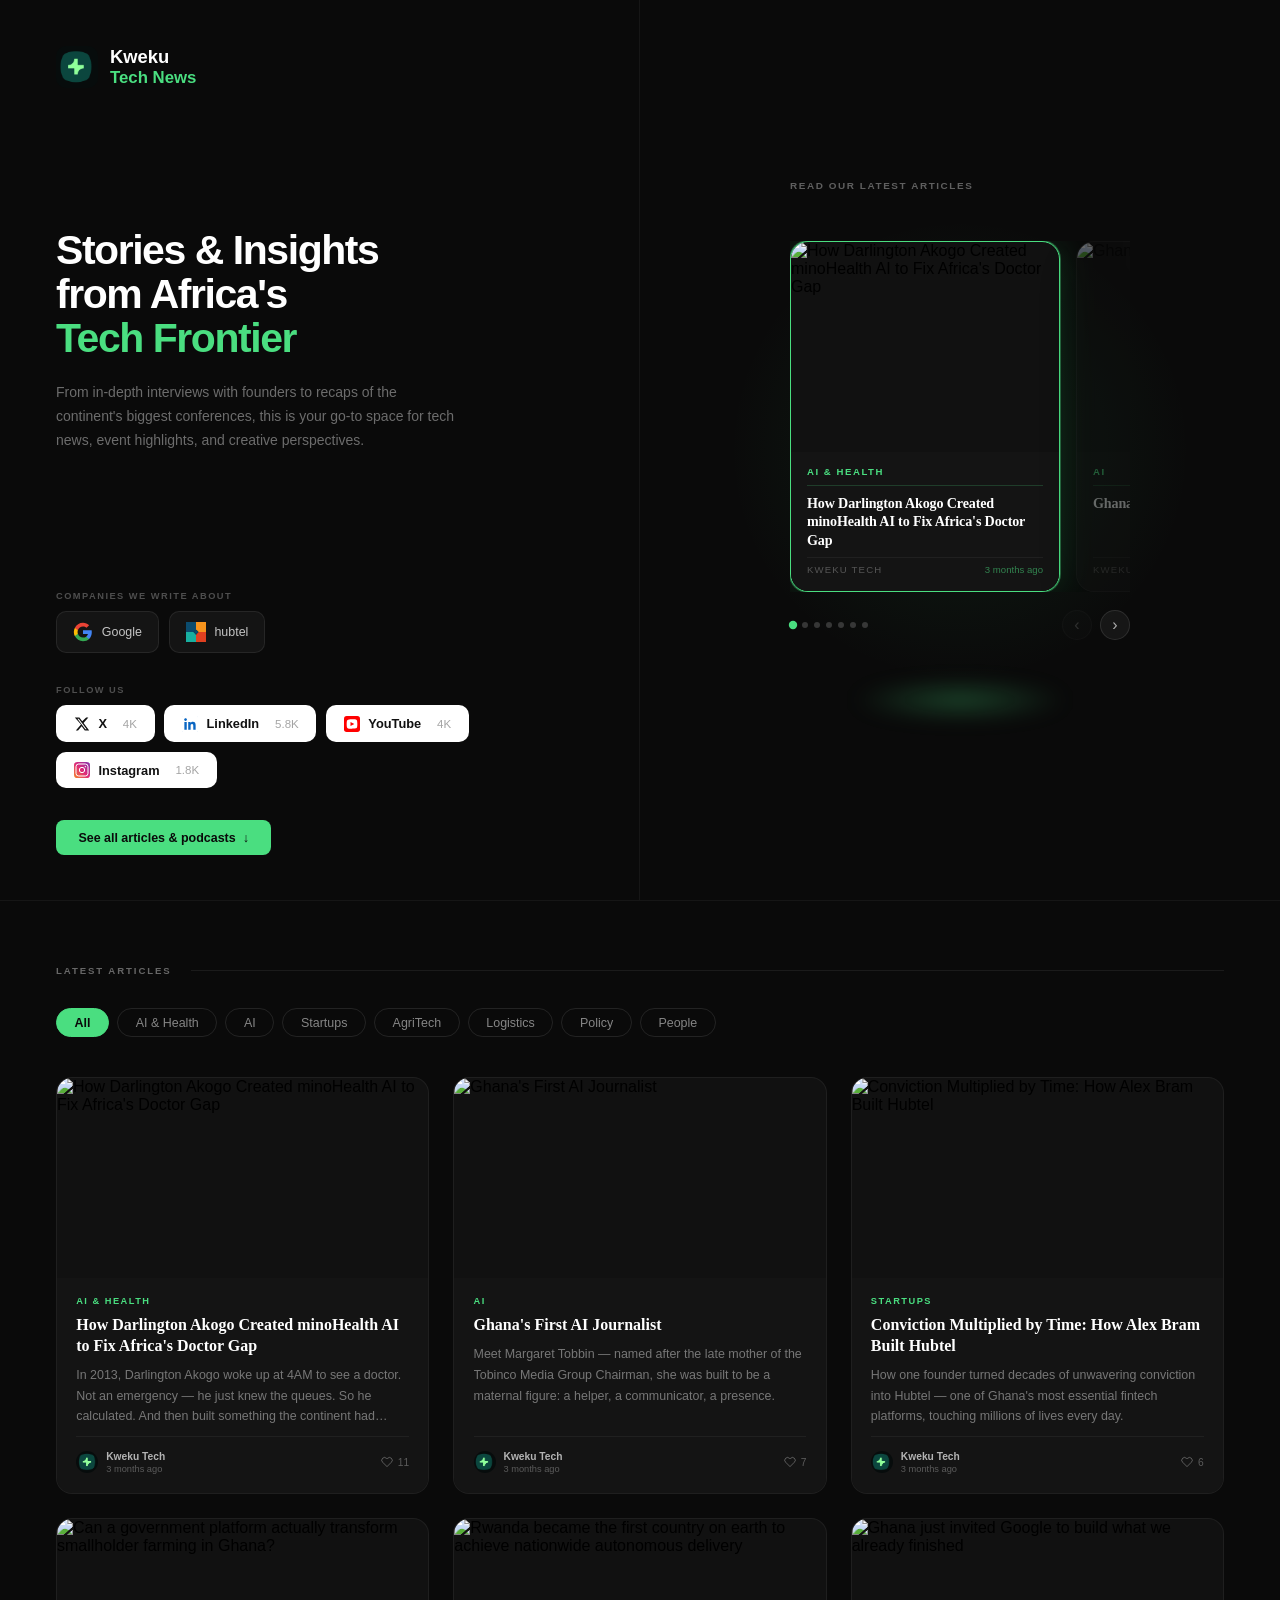
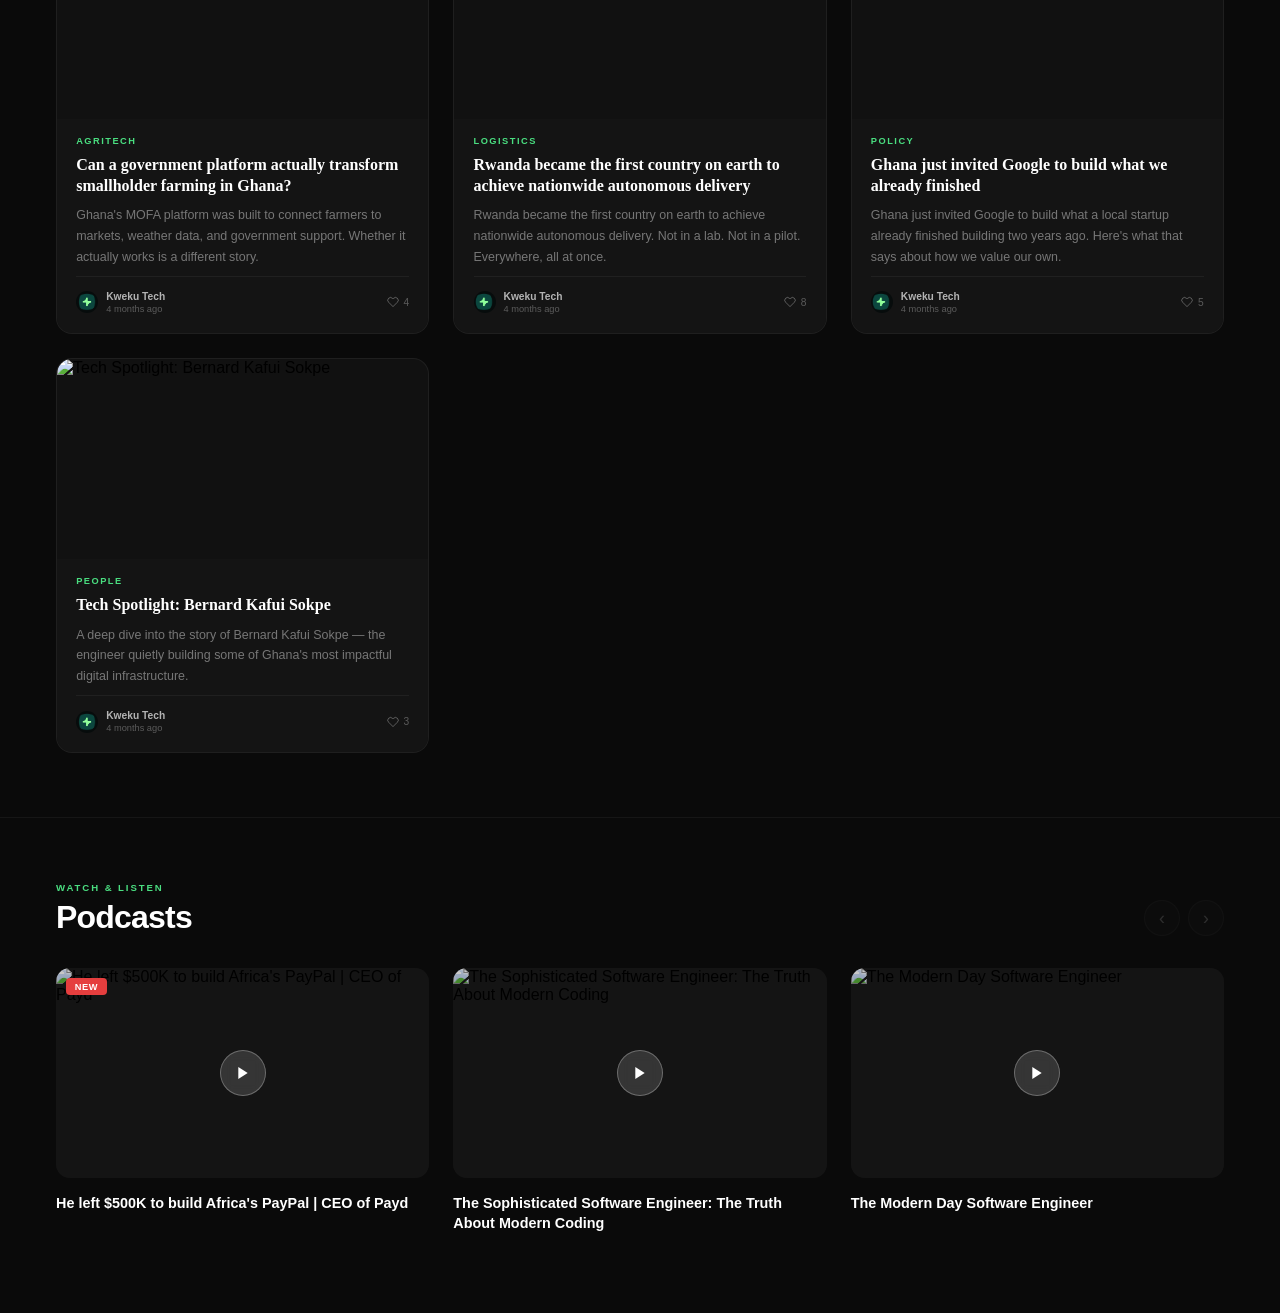
==== commit 29415ad8: "Increase logo wordmark size and weight Co-Authored-By: Claude Sonnet 4.6 <noreply@anthropic.com>" ====
--- a/index.html
+++ b/index.html
@@ -51,8 +51,8 @@
 
     .logo-words { display: flex; flex-direction: column; line-height: 1.25; }
 
-    .logo-name { font-size: 0.9rem; font-weight: 700; color: #fff; }
-    .logo-sub  { font-size: 0.72rem; color: var(--green); font-weight: 500; }
+    .logo-name { font-size: 1.15rem; font-weight: 800; color: #fff; }
+    .logo-sub  { font-size: 1.05rem; color: var(--green); font-weight: 800; }
 
     /* Hero */
     .hero { flex: 1; display: flex; flex-direction: column; justify-content: center; }
